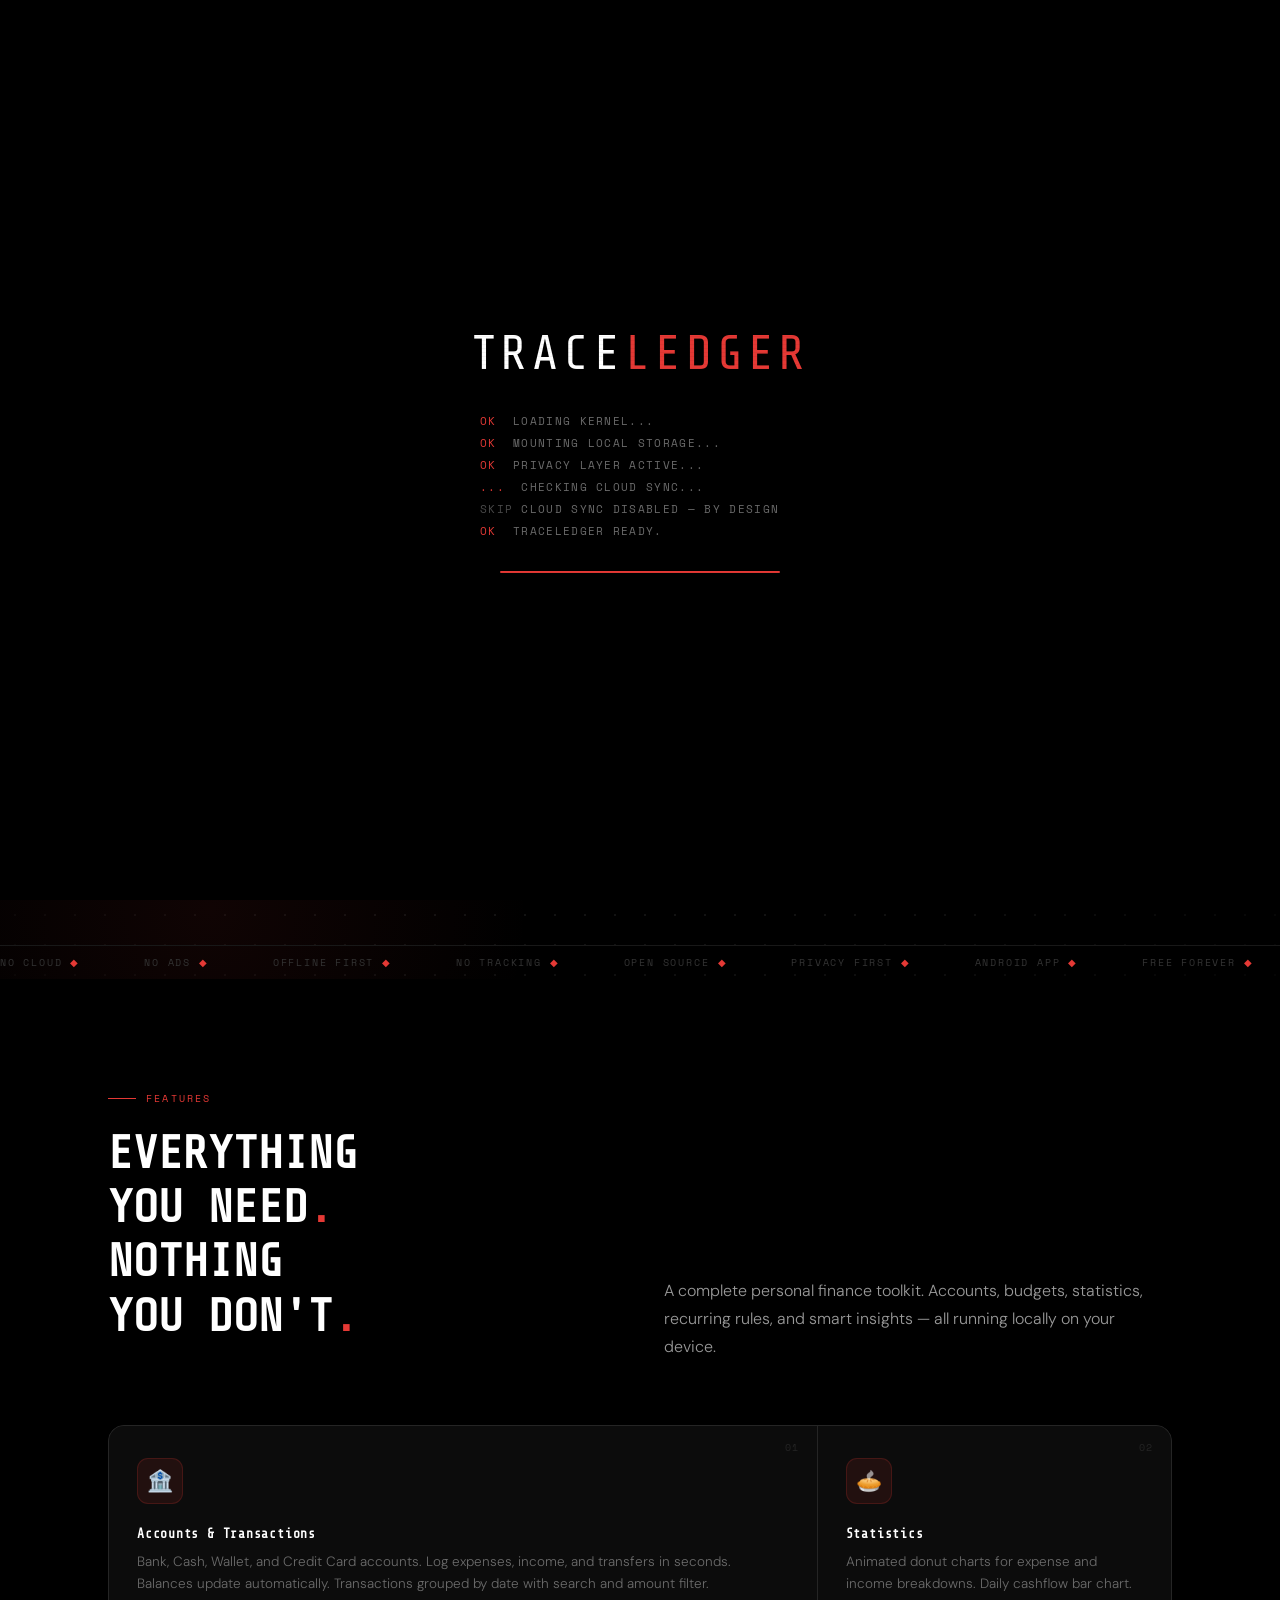
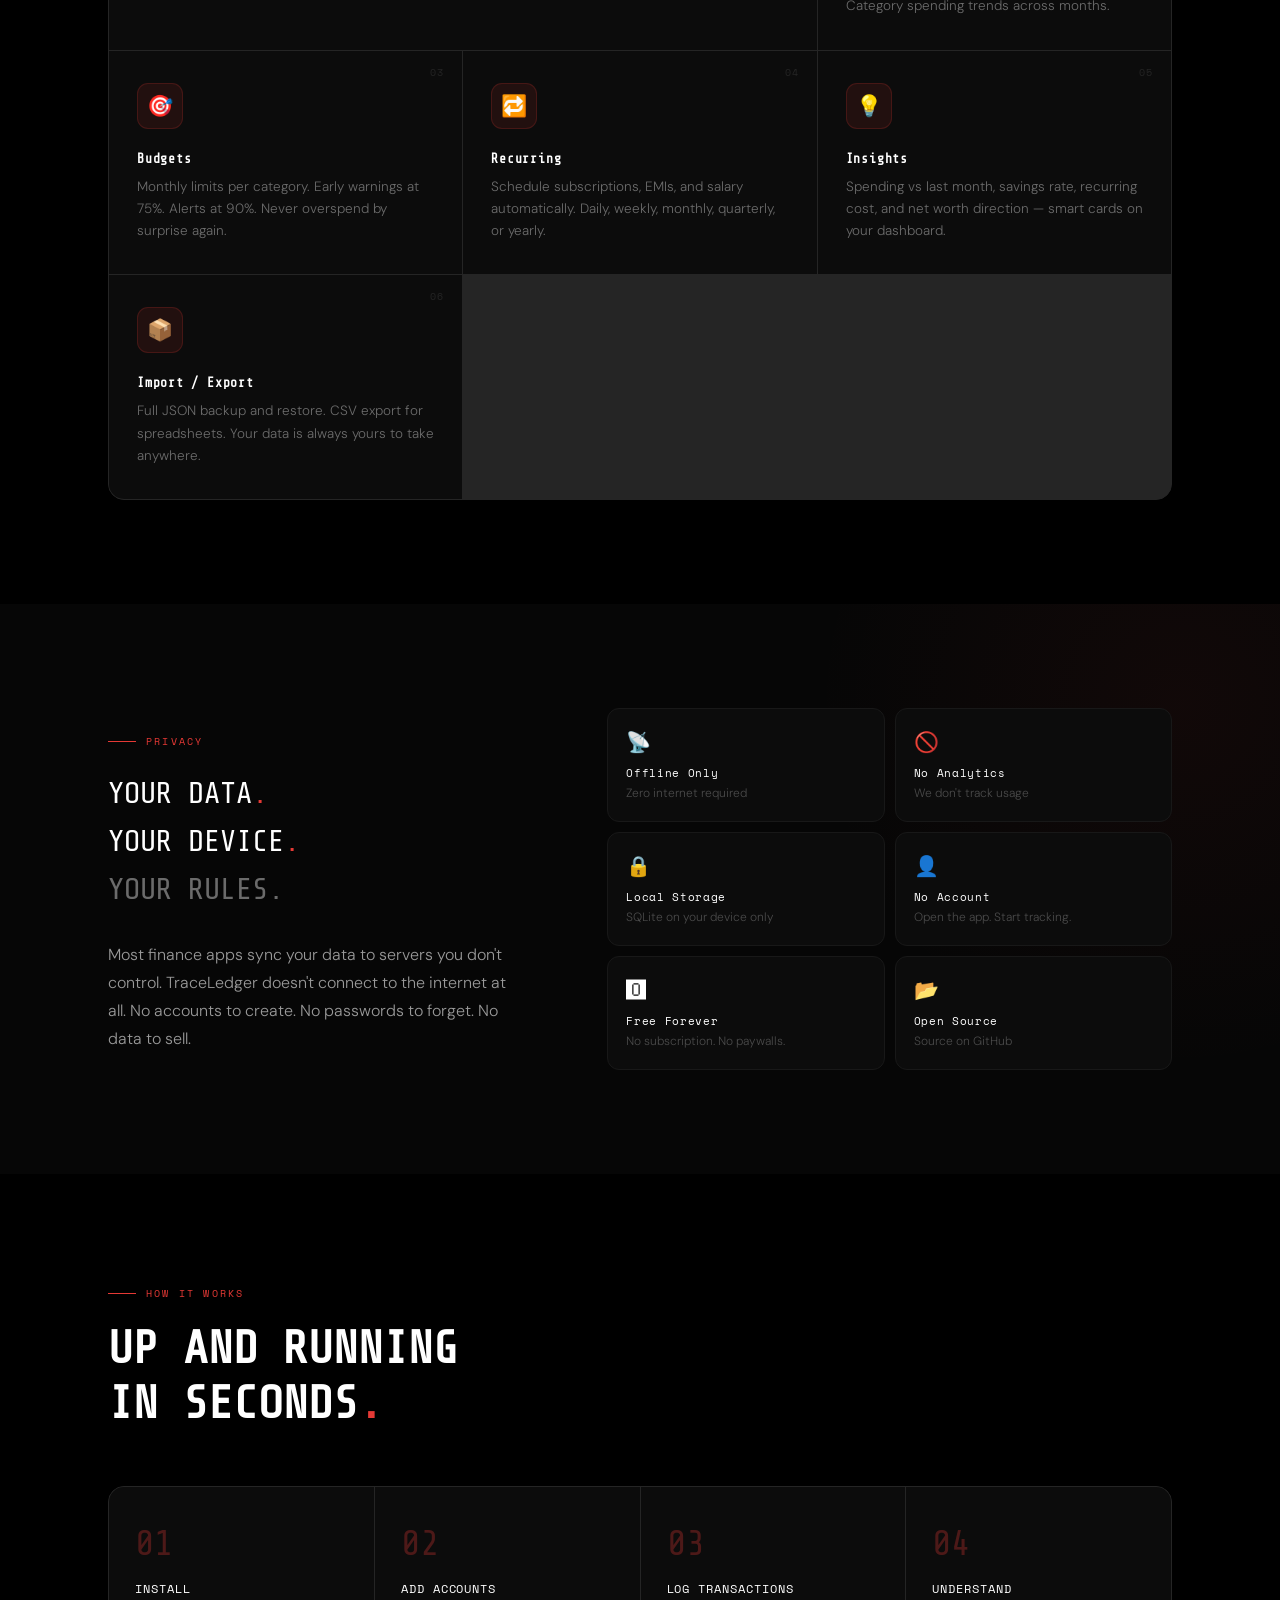
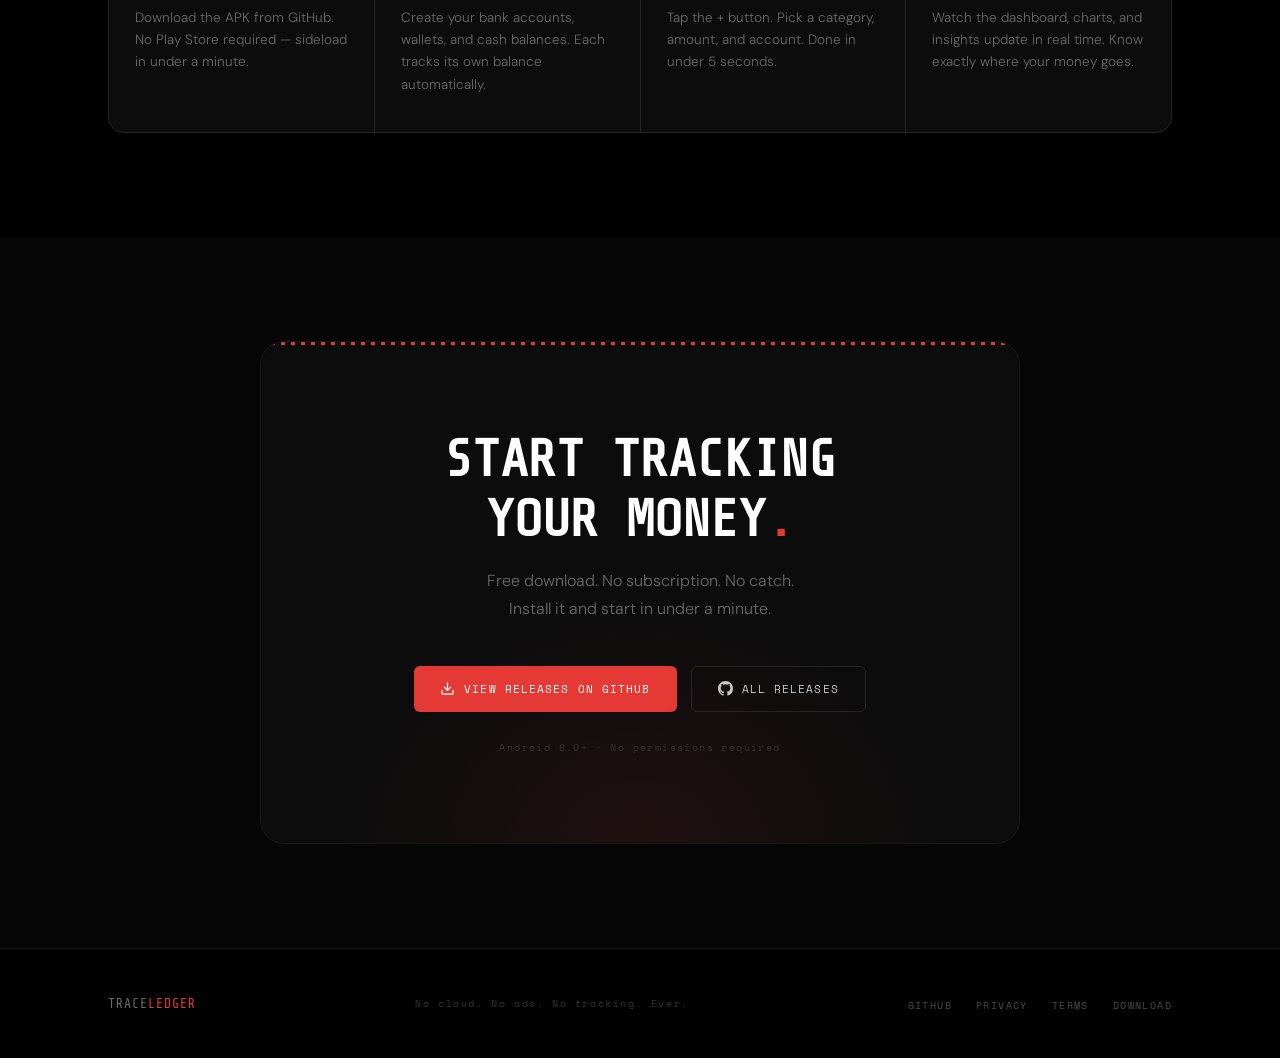
==== Docs/index.html @ fef67ee7 "feat: wesite, privacy, terms, discord" ====
<!DOCTYPE html>
<html lang="en">
<head>
    <meta charset="UTF-8">
    <meta name="viewport" content="width=device-width, initial-scale=1.0">
    <meta name="description" content="TraceLedger — Private, offline-first finance tracking for Android. No cloud. No ads. No tracking.">
    <meta name="theme-color" content="#000000">
    <title>TraceLedger — Private Finance Tracker</title>
    <link rel="preconnect" href="https://fonts.googleapis.com">
    <link rel="preconnect" href="https://fonts.gstatic.com" crossorigin>
    <link href="https://fonts.googleapis.com/css2?family=Share+Tech+Mono&family=Space+Mono:wght@400;700&family=DM+Sans:opsz,wght@9..40,300;9..40,400;9..40,500&display=swap" rel="stylesheet">
    <style>
        :root {
          --black:#000;--g950:#060606;--g900:#0c0c0c;--g850:#111;--g800:#181818;
          --g700:#252525;--g600:#333;--g500:#4a4a4a;--g400:#6b6b6b;--g300:#999;
          --g200:#c8c8c8;--white:#fff;--red:#e53935;
          --red-a10:rgba(229,57,53,.10);--red-a18:rgba(229,57,53,.18);--red-a30:rgba(229,57,53,.30);
          --f-dot:'Share Tech Mono',monospace;--f-mono:'Space Mono',monospace;--f-body:'DM Sans',sans-serif;
          --ease-out:cubic-bezier(.22,.68,0,1.2);--ease-std:cubic-bezier(.4,0,.2,1);
        }
        *,*::before,*::after{box-sizing:border-box;margin:0;padding:0;}
        html{scroll-behavior:smooth;}
        a{text-decoration:none;color:inherit;}
        body{background:var(--black);color:var(--white);font-family:var(--f-body);font-weight:300;overflow-x:hidden;-webkit-font-smoothing:antialiased;}
        body::before{content:'';position:fixed;inset:0;z-index:9000;background:repeating-linear-gradient(0deg,transparent,transparent 3px,rgba(0,0,0,.04) 3px,rgba(0,0,0,.04) 4px);pointer-events:none;}

        /* BOOT */
        #boot{position:fixed;inset:0;z-index:8000;background:var(--black);display:flex;flex-direction:column;align-items:center;justify-content:center;gap:32px;transition:opacity .5s ease,visibility .5s ease;}
        #boot.done{opacity:0;visibility:hidden;pointer-events:none;}
        .boot-logo{font-family:var(--f-dot);font-size:clamp(24px,5vw,48px);color:var(--white);letter-spacing:.1em;}
        .boot-logo em{color:var(--red);font-style:normal;}
        .boot-lines{font-family:var(--f-mono);font-size:11px;color:var(--g400);letter-spacing:.12em;display:flex;flex-direction:column;gap:6px;min-width:320px;}
        .boot-line{opacity:0;}.boot-line.show{animation:bootFade .22s ease forwards;}
        .boot-line .ok{color:var(--red);margin-right:8px;}.boot-line .skip{color:var(--g500);margin-right:8px;}
        .boot-bar-wrap{width:280px;height:2px;background:var(--g800);border-radius:2px;overflow:hidden;}
        .boot-bar{height:100%;background:var(--red);width:0%;transition:width .1s linear;}
        @keyframes bootFade{from{opacity:0;transform:translateX(-6px);}to{opacity:1;transform:translateX(0);}}

        /* LAYOUT */
        .wrap{max-width:1120px;margin:0 auto;padding:0 28px;}
        section{padding:104px 0;}
        .dot-font{font-family:var(--f-dot);}.mono-font{font-family:var(--f-mono);}
        .eyebrow{display:inline-flex;align-items:center;gap:10px;font-family:var(--f-mono);font-size:10px;color:var(--red);letter-spacing:.22em;text-transform:uppercase;margin-bottom:20px;}
        .eyebrow::before{content:'';display:block;width:28px;height:1px;background:var(--red);}
        .section-h{font-family:var(--f-dot);font-size:clamp(26px,4vw,46px);color:var(--white);line-height:1.18;margin-bottom:18px;}
        .section-h .r{color:var(--red);}
        .section-p{font-size:16px;color:var(--g300);line-height:1.75;max-width:500px;}

        /* REVEAL */
        .rv{opacity:0;transform:translateY(24px);transition:opacity .65s var(--ease-std),transform .65s var(--ease-std);}
        .rv.in{opacity:1;transform:translateY(0);}
        .rv-d1{transition-delay:.08s;}.rv-d2{transition-delay:.16s;}.rv-d3{transition-delay:.24s;}
        .rv-d4{transition-delay:.32s;}.rv-d5{transition-delay:.40s;}.rv-d6{transition-delay:.48s;}

        /* NAV */
        nav{position:fixed;top:0;left:0;right:0;z-index:500;height:60px;background:rgba(0,0,0,.88);backdrop-filter:blur(16px);border-bottom:1px solid var(--g800);display:flex;align-items:center;}
        .nav-inner{display:flex;align-items:center;justify-content:space-between;width:100%;max-width:1120px;margin:0 auto;padding:0 28px;}
        .nav-brand{font-family:var(--f-dot);font-size:13px;color:var(--white);letter-spacing:.1em;}
        .nav-brand span{color:var(--red);}
        .nav-menu{display:flex;align-items:center;gap:8px;list-style:none;}
        .nav-menu a{font-family:var(--f-mono);font-size:10px;color:var(--g400);letter-spacing:.14em;text-transform:uppercase;padding:8px 12px;border-radius:4px;transition:color .2s,background .2s;}
        .nav-menu a:hover{color:var(--white);background:var(--g800);}
        .nav-menu .cta{color:var(--red);border:1px solid var(--red-a30);}
        .nav-menu .cta:hover{background:var(--red);color:var(--white);}

        /* HERO */
        #hero{min-height:100vh;display:flex;flex-direction:column;justify-content:center;padding-top:60px;position:relative;overflow:hidden;}
        .hero-grid-bg{position:absolute;inset:0;z-index:0;background-image:radial-gradient(circle,var(--g800) 1px,transparent 1px);background-size:30px 30px;mask-image:radial-gradient(ellipse 80% 80% at 50% 50%,black 40%,transparent 100%);}
        .hero-glow{position:absolute;z-index:0;bottom:-280px;left:-140px;width:700px;height:700px;background:radial-gradient(circle,rgba(229,57,53,.07) 0%,transparent 65%);pointer-events:none;}
        .hero-inner{position:relative;z-index:1;}
        .hero-tag{display:inline-flex;align-items:center;gap:8px;font-family:var(--f-mono);font-size:10px;color:var(--g400);letter-spacing:.2em;text-transform:uppercase;border:1px solid var(--g700);border-radius:3px;padding:6px 12px;margin-bottom:36px;opacity:0;animation:fadeUp .5s ease forwards .3s;}
        .hero-tag-dot{width:6px;height:6px;border-radius:50%;background:var(--red);animation:pulse 2s ease infinite;}
        @keyframes pulse{0%,100%{box-shadow:0 0 0 0 var(--red-a30);}50%{box-shadow:0 0 0 5px transparent;}}
        .hero-title{font-family:var(--f-dot);font-size:clamp(42px,9vw,100px);line-height:1.07;color:var(--white);opacity:0;animation:fadeUp .65s ease forwards .45s;}
        .hero-title .red{color:var(--red);}.hero-title .dim{color:var(--g500);}
        .hero-rule{width:64px;height:2px;background:var(--red);margin:28px 0;opacity:0;animation:fadeUp .5s ease forwards .6s;}
        .hero-sub{font-size:18px;color:var(--g300);line-height:1.7;max-width:540px;font-weight:300;opacity:0;animation:fadeUp .6s ease forwards .72s;}
        .hero-btns{display:flex;gap:14px;flex-wrap:wrap;margin-top:44px;opacity:0;animation:fadeUp .6s ease forwards .88s;}
        .btn{display:inline-flex;align-items:center;gap:9px;font-family:var(--f-mono);font-size:11px;letter-spacing:.1em;text-transform:uppercase;padding:14px 26px;border-radius:6px;transition:transform .18s var(--ease-out),box-shadow .18s ease;cursor:pointer;border:none;}
        .btn-red{background:var(--red);color:var(--white);}
        .btn-red:hover{transform:translateY(-3px);box-shadow:0 12px 36px rgba(229,57,53,.38);}
        .btn-ghost{background:transparent;color:var(--g200);border:1px solid var(--g700);}
        .btn-ghost:hover{border-color:var(--g500);color:var(--white);transform:translateY(-2px);}
        .btn-loading{position:relative;overflow:hidden;pointer-events:none;opacity:.7;}
        .btn-loading::after{content:'';position:absolute;inset:0;background:linear-gradient(90deg,transparent,rgba(255,255,255,.08),transparent);animation:shimmer 1.2s infinite;}
        @keyframes shimmer{from{transform:translateX(-100%);}to{transform:translateX(100%);}}
        .hero-stats{display:flex;gap:0;border:1px solid var(--g800);border-radius:10px;overflow:hidden;margin-top:72px;opacity:0;animation:fadeUp .6s ease forwards 1.05s;}
        .hstat{flex:1;padding:20px 24px;border-right:1px solid var(--g800);}
        .hstat:last-child{border-right:none;}
        .hstat-n{font-family:var(--f-dot);font-size:26px;color:var(--white);display:block;margin-bottom:4px;}
        .hstat-n .r{color:var(--red);}
        .hstat-l{font-family:var(--f-mono);font-size:9px;color:var(--g500);letter-spacing:.16em;text-transform:uppercase;}
        @keyframes fadeUp{from{opacity:0;transform:translateY(16px);}to{opacity:1;transform:translateY(0);}}
        @keyframes fadeIn{from{opacity:0;}to{opacity:1;}}

        /* TICKER */
        .ticker{position:absolute;bottom:0;left:0;right:0;border-top:1px solid var(--g800);padding:9px 0;overflow:hidden;opacity:0;animation:fadeIn .5s ease forwards 1.3s;}
        .ticker-track{display:flex;gap:56px;animation:tickerMove 36s linear infinite;width:max-content;white-space:nowrap;}
        .ticker-item{font-family:var(--f-mono);font-size:10px;color:var(--g600);letter-spacing:.18em;text-transform:uppercase;}
        .ticker-sep{color:var(--red);margin:0 8px;}
        @keyframes tickerMove{from{transform:translateX(0);}to{transform:translateX(-50%);}}

        /* FEATURES */
        #features{background:var(--black);}
        .features-header{display:grid;grid-template-columns:1fr 1fr;gap:48px;align-items:end;margin-bottom:64px;}
        .features-grid{display:grid;grid-template-columns:repeat(3,1fr);gap:1px;background:var(--g700);border:1px solid var(--g700);border-radius:16px;overflow:hidden;}
        .fc{background:var(--g900);padding:32px 28px;position:relative;overflow:hidden;transition:background .2s;}
        .fc::after{content:'';position:absolute;top:0;left:0;width:100%;height:3px;background:var(--red);transform:scaleX(0);transform-origin:left;transition:transform .35s var(--ease-std);}
        .fc:hover{background:var(--g850);}.fc:hover::after{transform:scaleX(1);}
        .fc-wide{grid-column:span 2;}
        .fc-icon{width:46px;height:46px;background:var(--red-a10);border-radius:11px;display:flex;align-items:center;justify-content:center;font-size:21px;margin-bottom:22px;border:1px solid var(--red-a18);}
        .fc-title{font-family:var(--f-dot);font-size:13px;color:var(--white);letter-spacing:.06em;margin-bottom:10px;}
        .fc-desc{font-size:13.5px;color:var(--g400);line-height:1.65;}
        .fc-idx{position:absolute;top:14px;right:18px;font-family:var(--f-mono);font-size:10px;color:var(--g700);letter-spacing:.1em;}

        /* PRIVACY */
        #privacy{background:var(--g950);position:relative;overflow:hidden;}
        .privacy-glow{position:absolute;z-index:0;top:-300px;right:-300px;width:800px;height:800px;background:radial-gradient(circle,rgba(229,57,53,.05) 0%,transparent 65%);pointer-events:none;}
        .privacy-layout{position:relative;z-index:1;display:grid;grid-template-columns:5fr 7fr;gap:96px;align-items:center;}
        .privacy-manifesto{font-family:var(--f-dot);font-size:clamp(18px,2.6vw,30px);color:var(--white);line-height:1.6;}
        .privacy-manifesto .r{color:var(--red);}.privacy-manifesto .m{color:var(--g400);}
        .privacy-badges{display:grid;grid-template-columns:1fr 1fr;gap:10px;}
        .pb{background:var(--g900);border:1px solid var(--g800);border-radius:12px;padding:20px 18px;transition:border-color .2s,transform .2s var(--ease-out);}
        .pb:hover{border-color:var(--g600);transform:translateY(-3px);}
        .pb-icon{font-size:20px;margin-bottom:10px;}
        .pb-title{font-family:var(--f-mono);font-size:11px;color:var(--white);letter-spacing:.06em;margin-bottom:4px;}
        .pb-sub{font-size:12px;color:var(--g500);}

        /* HOW */
        #how{background:var(--black);}
        .steps{display:grid;grid-template-columns:repeat(4,1fr);gap:1px;background:var(--g700);border:1px solid var(--g700);border-radius:16px;overflow:hidden;margin-top:56px;}
        .step{background:var(--g900);padding:36px 26px;transition:background .2s;}.step:hover{background:var(--g850);}
        .step-num{font-family:var(--f-dot);font-size:36px;color:var(--red-a30);margin-bottom:16px;display:block;}
        .step-title{font-family:var(--f-mono);font-size:12px;color:var(--white);letter-spacing:.08em;text-transform:uppercase;margin-bottom:10px;}
        .step-desc{font-size:13.5px;color:var(--g400);line-height:1.65;}

        /* DOWNLOAD */
        #download{background:var(--g950);}
        .dl-card{background:var(--g900);border:1px solid var(--g800);border-radius:24px;padding:88px 56px;text-align:center;position:relative;overflow:hidden;max-width:760px;margin:0 auto;}
        .dl-card::before{content:'';position:absolute;bottom:-240px;left:50%;transform:translateX(-50%);width:600px;height:480px;background:radial-gradient(ellipse,rgba(229,57,53,.09) 0%,transparent 70%);pointer-events:none;}
        .dl-card::after{content:'';position:absolute;top:0;left:0;right:0;height:3px;background:repeating-linear-gradient(90deg,var(--red) 0,var(--red) 4px,transparent 4px,transparent 10px);}
        .dl-title{font-family:var(--f-dot);font-size:clamp(26px,5vw,52px);line-height:1.15;margin-bottom:18px;position:relative;}
        .dl-sub{font-size:16px;color:var(--g400);line-height:1.7;margin-bottom:44px;position:relative;}
        .dl-btns{display:flex;gap:14px;justify-content:center;flex-wrap:wrap;position:relative;}
        .dl-meta{font-family:var(--f-mono);font-size:10px;color:var(--g600);letter-spacing:.14em;margin-top:28px;position:relative;}

        /* FOOTER */
        footer{background:var(--black);border-top:1px solid var(--g800);padding:44px 0;}
        .foot-inner{display:flex;align-items:center;justify-content:space-between;max-width:1120px;margin:0 auto;padding:0 28px;flex-wrap:wrap;gap:20px;}
        .foot-brand{font-family:var(--f-dot);font-size:13px;color:var(--g400);letter-spacing:.08em;}
        .foot-brand span{color:var(--red);}
        .foot-tagline{font-family:var(--f-mono);font-size:10px;color:var(--g600);letter-spacing:.16em;}
        .foot-links{display:flex;gap:24px;list-style:none;}
        .foot-links a{font-family:var(--f-mono);font-size:10px;color:var(--g500);letter-spacing:.14em;text-transform:uppercase;transition:color .2s;}
        .foot-links a:hover{color:var(--g200);}

        /* RESPONSIVE */
        @media(max-width:900px){
          .nav-menu li:not(:last-child):not(:nth-last-child(2)){display:none;}
          .features-header{grid-template-columns:1fr;gap:24px;}
          .features-grid{grid-template-columns:1fr 1fr;}
          .fc-wide{grid-column:span 2;}
          .privacy-layout{grid-template-columns:1fr;gap:52px;}
          .steps{grid-template-columns:1fr 1fr;}
        }
        @media(max-width:600px){
          section{padding:72px 0;}.wrap{padding:0 20px;}
          .features-grid{grid-template-columns:1fr;}.fc-wide{grid-column:span 1;}
          .steps{grid-template-columns:1fr;}.privacy-badges{grid-template-columns:1fr;}
          .dl-card{padding:56px 28px;}.hero-title{font-size:38px;}.hero-stats{display:none;}
        }
    </style>
</head>
<body>

<div id="boot">
    <div class="boot-logo dot-font">TRACE<em>LEDGER</em></div>
    <div class="boot-lines" id="bootLines"></div>
    <div class="boot-bar-wrap"><div class="boot-bar" id="bootBar"></div></div>
</div>

<nav>
    <div class="nav-inner">
        <a href="#" class="nav-brand dot-font">TRACE<span>LEDGER</span></a>
        <ul class="nav-menu">
            <li><a href="#features">Features</a></li>
            <li><a href="#privacy">Privacy</a></li>
            <li><a href="#how">How It Works</a></li>
            <li><a href="#download" class="cta">Download</a></li>
        </ul>
    </div>
</nav>

<section id="hero">
    <div class="hero-grid-bg"></div>
    <div class="hero-glow"></div>
    <div class="wrap hero-inner">
        <div class="hero-tag mono-font">
            <span class="hero-tag-dot"></span>
            <span id="heroVersion">Fetching latest release&hellip;</span>
        </div>
        <h1 class="hero-title">MONEY<br><span class="dim">TRACKED.</span><br><span class="red">PRIVATE.</span></h1>
        <div class="hero-rule"></div>
        <p class="hero-sub">A fast, minimal finance tracker for Android. Log every rupee, understand your spending — with zero data leaving your device. No accounts. No cloud. No compromise.</p>
        <div class="hero-btns">
            <a href="#" id="btnDownloadHero" class="btn btn-red btn-loading">
                <svg width="15" height="15" viewBox="0 0 24 24" fill="none" stroke="currentColor" stroke-width="2" stroke-linecap="round" stroke-linejoin="round"><path d="M21 15v4a2 2 0 0 1-2 2H5a2 2 0 0 1-2-2v-4"/><polyline points="7 10 12 15 17 10"/><line x1="12" y1="15" x2="12" y2="3"/></svg>
                <span id="btnHeroLabel">Loading&hellip;</span>
            </a>
            <a href="https://github.com/NRoy9/TraceLedger/releases" class="btn btn-ghost" target="_blank" rel="noopener">
                <svg width="15" height="15" viewBox="0 0 24 24" fill="currentColor"><path d="M12 0C5.37 0 0 5.37 0 12c0 5.31 3.435 9.795 8.205 11.385.6.105.825-.255.825-.57 0-.285-.015-1.23-.015-2.235-3.015.555-3.795-.735-4.035-1.41-.135-.345-.72-1.41-1.23-1.695-.42-.225-1.02-.78-.015-.795.945-.015 1.62.87 1.845 1.23 1.08 1.815 2.805 1.305 3.495.99.105-.78.42-1.305.765-1.605-2.67-.3-5.46-1.335-5.46-5.925 0-1.305.465-2.385 1.23-3.225-.12-.3-.54-1.53.12-3.18 0 0 1.005-.315 3.3 1.23.96-.27 1.98-.405 3-.405s2.04.135 3 .405c2.295-1.56 3.3-1.23 3.3-1.23.66 1.65.24 2.88.12 3.18.765.84 1.23 1.905 1.23 3.225 0 4.605-2.805 5.625-5.475 5.925.435.375.81 1.095.81 2.22 0 1.605-.015 2.895-.015 3.3 0 .315.225.69.825.57A12.02 12.02 0 0 0 24 12c0-6.63-5.37-12-12-12z"/></svg>
                All Releases
            </a>
        </div>
        <div class="hero-stats">
            <div class="hstat"><span class="hstat-n dot-font">0<span class="r">B</span></span><span class="hstat-l mono-font">Data sent to servers</span></div>
            <div class="hstat"><span class="hstat-n dot-font"><span class="r">&#8734;</span></span><span class="hstat-l mono-font">Transactions stored</span></div>
            <div class="hstat"><span class="hstat-n dot-font">100<span class="r">%</span></span><span class="hstat-l mono-font">Offline capable</span></div>
            <div class="hstat"><span class="hstat-n dot-font">0<span class="r">&#8377;</span></span><span class="hstat-l mono-font">Cost, forever</span></div>
        </div>
    </div>
    <div class="ticker">
        <div class="ticker-track">
            <span class="ticker-item">No Cloud<span class="ticker-sep">&#9670;</span></span>
            <span class="ticker-item">No Ads<span class="ticker-sep">&#9670;</span></span>
            <span class="ticker-item">Offline First<span class="ticker-sep">&#9670;</span></span>
            <span class="ticker-item">No Tracking<span class="ticker-sep">&#9670;</span></span>
            <span class="ticker-item">Open Source<span class="ticker-sep">&#9670;</span></span>
            <span class="ticker-item">Privacy First<span class="ticker-sep">&#9670;</span></span>
            <span class="ticker-item">Android App<span class="ticker-sep">&#9670;</span></span>
            <span class="ticker-item">Free Forever<span class="ticker-sep">&#9670;</span></span>
            <span class="ticker-item">No Cloud<span class="ticker-sep">&#9670;</span></span>
            <span class="ticker-item">No Ads<span class="ticker-sep">&#9670;</span></span>
            <span class="ticker-item">Offline First<span class="ticker-sep">&#9670;</span></span>
            <span class="ticker-item">No Tracking<span class="ticker-sep">&#9670;</span></span>
            <span class="ticker-item">Open Source<span class="ticker-sep">&#9670;</span></span>
            <span class="ticker-item">Privacy First<span class="ticker-sep">&#9670;</span></span>
            <span class="ticker-item">Android App<span class="ticker-sep">&#9670;</span></span>
            <span class="ticker-item">Free Forever<span class="ticker-sep">&#9670;</span></span>
        </div>
    </div>
</section>

<section id="features">
    <div class="wrap">
        <div class="features-header">
            <div><p class="eyebrow rv">Features</p><h2 class="section-h rv rv-d1">EVERYTHING<br>YOU NEED<span class="r">.</span><br>NOTHING<br>YOU DON'T<span class="r">.</span></h2></div>
            <p class="section-p rv rv-d2">A complete personal finance toolkit. Accounts, budgets, statistics, recurring rules, and smart insights — all running locally on your device.</p>
        </div>
        <div class="features-grid">
            <div class="fc fc-wide rv rv-d1"><span class="fc-idx mono-font">01</span><div class="fc-icon">&#127974;</div><h3 class="fc-title">Accounts &amp; Transactions</h3><p class="fc-desc">Bank, Cash, Wallet, and Credit Card accounts. Log expenses, income, and transfers in seconds. Balances update automatically. Transactions grouped by date with search and amount filter.</p></div>
            <div class="fc rv rv-d2"><span class="fc-idx mono-font">02</span><div class="fc-icon">&#129383;</div><h3 class="fc-title">Statistics</h3><p class="fc-desc">Animated donut charts for expense and income breakdowns. Daily cashflow bar chart. Category spending trends across months.</p></div>
            <div class="fc rv rv-d1"><span class="fc-idx mono-font">03</span><div class="fc-icon">&#127919;</div><h3 class="fc-title">Budgets</h3><p class="fc-desc">Monthly limits per category. Early warnings at 75%. Alerts at 90%. Never overspend by surprise again.</p></div>
            <div class="fc rv rv-d2"><span class="fc-idx mono-font">04</span><div class="fc-icon">&#128257;</div><h3 class="fc-title">Recurring</h3><p class="fc-desc">Schedule subscriptions, EMIs, and salary automatically. Daily, weekly, monthly, quarterly, or yearly.</p></div>
            <div class="fc rv rv-d3"><span class="fc-idx mono-font">05</span><div class="fc-icon">&#128161;</div><h3 class="fc-title">Insights</h3><p class="fc-desc">Spending vs last month, savings rate, recurring cost, and net worth direction — smart cards on your dashboard.</p></div>
            <div class="fc rv rv-d4"><span class="fc-idx mono-font">06</span><div class="fc-icon">&#128230;</div><h3 class="fc-title">Import / Export</h3><p class="fc-desc">Full JSON backup and restore. CSV export for spreadsheets. Your data is always yours to take anywhere.</p></div>
        </div>
    </div>
</section>

<section id="privacy">
    <div class="privacy-glow"></div>
    <div class="wrap">
        <div class="privacy-layout">
            <div>
                <p class="eyebrow rv">Privacy</p>
                <div class="privacy-manifesto rv rv-d1">YOUR DATA<span class="r">.</span><br>YOUR DEVICE<span class="r">.</span><br><span class="m">YOUR RULES.</span></div>
                <p class="section-p rv rv-d2" style="margin-top:28px;">Most finance apps sync your data to servers you don't control. TraceLedger doesn't connect to the internet at all. No accounts to create. No passwords to forget. No data to sell.</p>
            </div>
            <div class="privacy-badges">
                <div class="pb rv rv-d1"><div class="pb-icon">&#128225;</div><div class="pb-title mono-font">Offline Only</div><div class="pb-sub">Zero internet required</div></div>
                <div class="pb rv rv-d2"><div class="pb-icon">&#128683;</div><div class="pb-title mono-font">No Analytics</div><div class="pb-sub">We don't track usage</div></div>
                <div class="pb rv rv-d3"><div class="pb-icon">&#128274;</div><div class="pb-title mono-font">Local Storage</div><div class="pb-sub">SQLite on your device only</div></div>
                <div class="pb rv rv-d4"><div class="pb-icon">&#128100;</div><div class="pb-title mono-font">No Account</div><div class="pb-sub">Open the app. Start tracking.</div></div>
                <div class="pb rv rv-d3"><div class="pb-icon">&#127358;</div><div class="pb-title mono-font">Free Forever</div><div class="pb-sub">No subscription. No paywalls.</div></div>
                <div class="pb rv rv-d4"><div class="pb-icon">&#128194;</div><div class="pb-title mono-font">Open Source</div><div class="pb-sub">Source on GitHub</div></div>
            </div>
        </div>
    </div>
</section>

<section id="how">
    <div class="wrap">
        <p class="eyebrow rv">How It Works</p>
        <h2 class="section-h rv rv-d1">UP AND RUNNING<br>IN SECONDS<span class="r">.</span></h2>
        <div class="steps">
            <div class="step rv rv-d1"><span class="step-num dot-font">01</span><div class="step-title mono-font">Install</div><p class="step-desc">Download the APK from GitHub. No Play Store required — sideload in under a minute.</p></div>
            <div class="step rv rv-d2"><span class="step-num dot-font">02</span><div class="step-title mono-font">Add Accounts</div><p class="step-desc">Create your bank accounts, wallets, and cash balances. Each tracks its own balance automatically.</p></div>
            <div class="step rv rv-d3"><span class="step-num dot-font">03</span><div class="step-title mono-font">Log Transactions</div><p class="step-desc">Tap the + button. Pick a category, amount, and account. Done in under 5 seconds.</p></div>
            <div class="step rv rv-d4"><span class="step-num dot-font">04</span><div class="step-title mono-font">Understand</div><p class="step-desc">Watch the dashboard, charts, and insights update in real time. Know exactly where your money goes.</p></div>
        </div>
    </div>
</section>

<section id="download">
    <div class="wrap">
        <div class="dl-card rv">
            <h2 class="dl-title dot-font">START TRACKING<br>YOUR MONEY<span style="color:var(--red)">.</span></h2>
            <p class="dl-sub">Free download. No subscription. No catch.<br>Install it and start in under a minute.</p>
            <div class="dl-btns">
                <a href="#" id="btnDownloadMain" class="btn btn-red btn-loading">
                    <svg width="15" height="15" viewBox="0 0 24 24" fill="none" stroke="currentColor" stroke-width="2" stroke-linecap="round" stroke-linejoin="round"><path d="M21 15v4a2 2 0 0 1-2 2H5a2 2 0 0 1-2-2v-4"/><polyline points="7 10 12 15 17 10"/><line x1="12" y1="15" x2="12" y2="3"/></svg>
                    <span id="btnMainLabel">Loading&hellip;</span>
                </a>
                <a href="https://github.com/NRoy9/TraceLedger/releases" class="btn btn-ghost" target="_blank" rel="noopener">
                    <svg width="15" height="15" viewBox="0 0 24 24" fill="currentColor"><path d="M12 0C5.37 0 0 5.37 0 12c0 5.31 3.435 9.795 8.205 11.385.6.105.825-.255.825-.57 0-.285-.015-1.23-.015-2.235-3.015.555-3.795-.735-4.035-1.41-.135-.345-.72-1.41-1.23-1.695-.42-.225-1.02-.78-.015-.795.945-.015 1.62.87 1.845 1.23 1.08 1.815 2.805 1.305 3.495.99.105-.78.42-1.305.765-1.605-2.67-.3-5.46-1.335-5.46-5.925 0-1.305.465-2.385 1.23-3.225-.12-.3-.54-1.53.12-3.18 0 0 1.005-.315 3.3 1.23.96-.27 1.98-.405 3-.405s2.04.135 3 .405c2.295-1.56 3.3-1.23 3.3-1.23.66 1.65.24 2.88.12 3.18.765.84 1.23 1.905 1.23 3.225 0 4.605-2.805 5.625-5.475 5.925.435.375.81 1.095.81 2.22 0 1.605-.015 2.895-.015 3.3 0 .315.225.69.825.57A12.02 12.02 0 0 0 24 12c0-6.63-5.37-12-12-12z"/></svg>
                    All Releases
                </a>
            </div>
            <p class="dl-meta mono-font" id="dlMeta">Android 8.0+ &nbsp;&middot;&nbsp; No permissions required</p>
        </div>
    </div>
</section>

<footer>
    <div class="foot-inner">
        <span class="foot-brand dot-font">TRACE<span>LEDGER</span></span>
        <span class="foot-tagline mono-font">No cloud. No ads. No tracking. Ever.</span>
        <ul class="foot-links">
            <li><a href="https://github.com/NRoy9/TraceLedger" target="_blank" rel="noopener">GitHub</a></li>
            <li><a href="/privacy">Privacy</a></li>
            <li><a href="/terms">Terms</a></li>
            <li><a href="#download">Download</a></li>
        </ul>
    </div>
</footer>

<script>
    // ─────────────────────────────────────────────────────────────────────────────
    // GitHub Release Fetcher
    //
    // Endpoint: https://api.github.com/repos/NRoy9/TraceLedger/releases/latest
    // Public API — no auth needed for public repos.
    //
    // What we use from the response:
    //   release.tag_name                   → version string, e.g. "v1.0.0"
    //   release.assets[].name              → filename, e.g. "TraceLedger-v1.0.0.apk"
    //   release.assets[].browser_download_url → direct APK download URL
    //   release.assets[].size              → bytes, converted to MB for display
    //
    // Fallback: if the API fails or no APK is found, all buttons link to
    // the GitHub releases page instead of a dead href.
    // ─────────────────────────────────────────────────────────────────────────────

    const API_URL      = 'https://api.github.com/repos/NRoy9/TraceLedger/releases/latest';
    const RELEASES_URL = 'https://github.com/NRoy9/TraceLedger/releases';

    const heroVersion     = document.getElementById('heroVersion');
    const btnDownloadHero = document.getElementById('btnDownloadHero');
    const btnHeroLabel    = document.getElementById('btnHeroLabel');
    const btnDownloadMain = document.getElementById('btnDownloadMain');
    const btnMainLabel    = document.getElementById('btnMainLabel');
    const dlMeta          = document.getElementById('dlMeta');

    function formatMB(bytes) {
      return bytes ? (bytes / 1048576).toFixed(1) + ' MB' : null;
    }

    function applyRelease(apkUrl, version, size) {
      const label = 'Download APK \u2014 ' + version;

      btnDownloadHero.href = apkUrl;
      btnDownloadHero.classList.remove('btn-loading');
      btnHeroLabel.textContent = label;

      btnDownloadMain.href = apkUrl;
      btnDownloadMain.classList.remove('btn-loading');
      btnMainLabel.textContent = label;

      heroVersion.textContent = version + '  \u00B7  Latest Release';

      const parts = [version, 'Android 8.0+'];
      if (size) parts.push(size);
      parts.push('No permissions required');
      dlMeta.textContent = parts.join('  \u00B7  ');
    }

    function applyFallback() {
      btnDownloadHero.href = RELEASES_URL;
      btnDownloadHero.target = '_blank';
      btnDownloadHero.classList.remove('btn-loading');
      btnHeroLabel.textContent = 'Download on GitHub';

      btnDownloadMain.href = RELEASES_URL;
      btnDownloadMain.target = '_blank';
      btnDownloadMain.classList.remove('btn-loading');
      btnMainLabel.textContent = 'View Releases on GitHub';

      heroVersion.textContent = 'Latest release on GitHub';
      dlMeta.textContent = 'Android 8.0+  \u00B7  No permissions required';
    }

    fetch(API_URL, { headers: { Accept: 'application/vnd.github.v3+json' } })
      .then(function(res) {
        if (!res.ok) throw new Error('HTTP ' + res.status);
        return res.json();
      })
      .then(function(release) {
        var assets = release.assets || [];
        var apk    = assets.find(function(a) { return a.name && a.name.endsWith('.apk'); });
        if (!apk) throw new Error('No APK asset');
        applyRelease(apk.browser_download_url, release.tag_name || 'latest', formatMB(apk.size));
      })
      .catch(function(err) {
        console.warn('Release fetch failed:', err.message);
        applyFallback();
      });

    // ── Boot ──────────────────────────────────────────────────────────────────
    var msgs = [
      {p:'OK  ', t:'LOADING KERNEL...'},
      {p:'OK  ', t:'MOUNTING LOCAL STORAGE...'},
      {p:'OK  ', t:'PRIVACY LAYER ACTIVE...'},
      {p:'... ', t:'CHECKING CLOUD SYNC...'},
      {p:'SKIP', t:'CLOUD SYNC DISABLED \u2014 BY DESIGN', s:true},
      {p:'OK  ', t:'TRACELEDGER READY.'}
    ];
    var linesEl = document.getElementById('bootLines');
    var barEl   = document.getElementById('bootBar');
    var bootEl  = document.getElementById('boot');
    var bi = 0;
    var bootInt = setInterval(function() {
      if (bi >= msgs.length) { clearInterval(bootInt); setTimeout(function(){ bootEl.classList.add('done'); }, 400); return; }
      var m = msgs[bi];
      var d = document.createElement('div');
      d.className = 'boot-line';
      d.innerHTML = '<span class="' + (m.s ? 'skip' : 'ok') + '">' + m.p + '</span>' + m.t;
      linesEl.appendChild(d);
      requestAnimationFrame(function(){ d.classList.add('show'); });
      barEl.style.width = ((bi+1)/msgs.length*100) + '%';
      bi++;
    }, 280);

    // ── Scroll reveal ────────────────────────────────────────────────────────
    var rvObs = new IntersectionObserver(function(entries) {
      entries.forEach(function(e){ if(e.isIntersecting){ e.target.classList.add('in'); rvObs.unobserve(e.target); } });
    }, { threshold: 0.08, rootMargin: '0px 0px -32px 0px' });
    document.querySelectorAll('.rv').forEach(function(el){ rvObs.observe(el); });

    // ── Nav active ────────────────────────────────────────────────────────────
    var navLinks = document.querySelectorAll('.nav-menu a[href^="#"]');
    var secObs   = new IntersectionObserver(function(entries) {
      entries.forEach(function(e){
        if(e.isIntersecting){
          var id = e.target.id;
          navLinks.forEach(function(a){ a.style.color = a.getAttribute('href')==='#'+id ? '#fff' : ''; });
        }
      });
    }, { threshold: 0.4 });
    document.querySelectorAll('section[id]').forEach(function(s){ secObs.observe(s); });

    // ── Smooth scroll ─────────────────────────────────────────────────────────
    document.querySelectorAll('a[href^="#"]').forEach(function(a){
      a.addEventListener('click', function(e){
        var t = document.querySelector(a.getAttribute('href'));
        if(t){ e.preventDefault(); t.scrollIntoView({ behavior: 'smooth' }); }
      });
    });
</script>
</body>
</html>
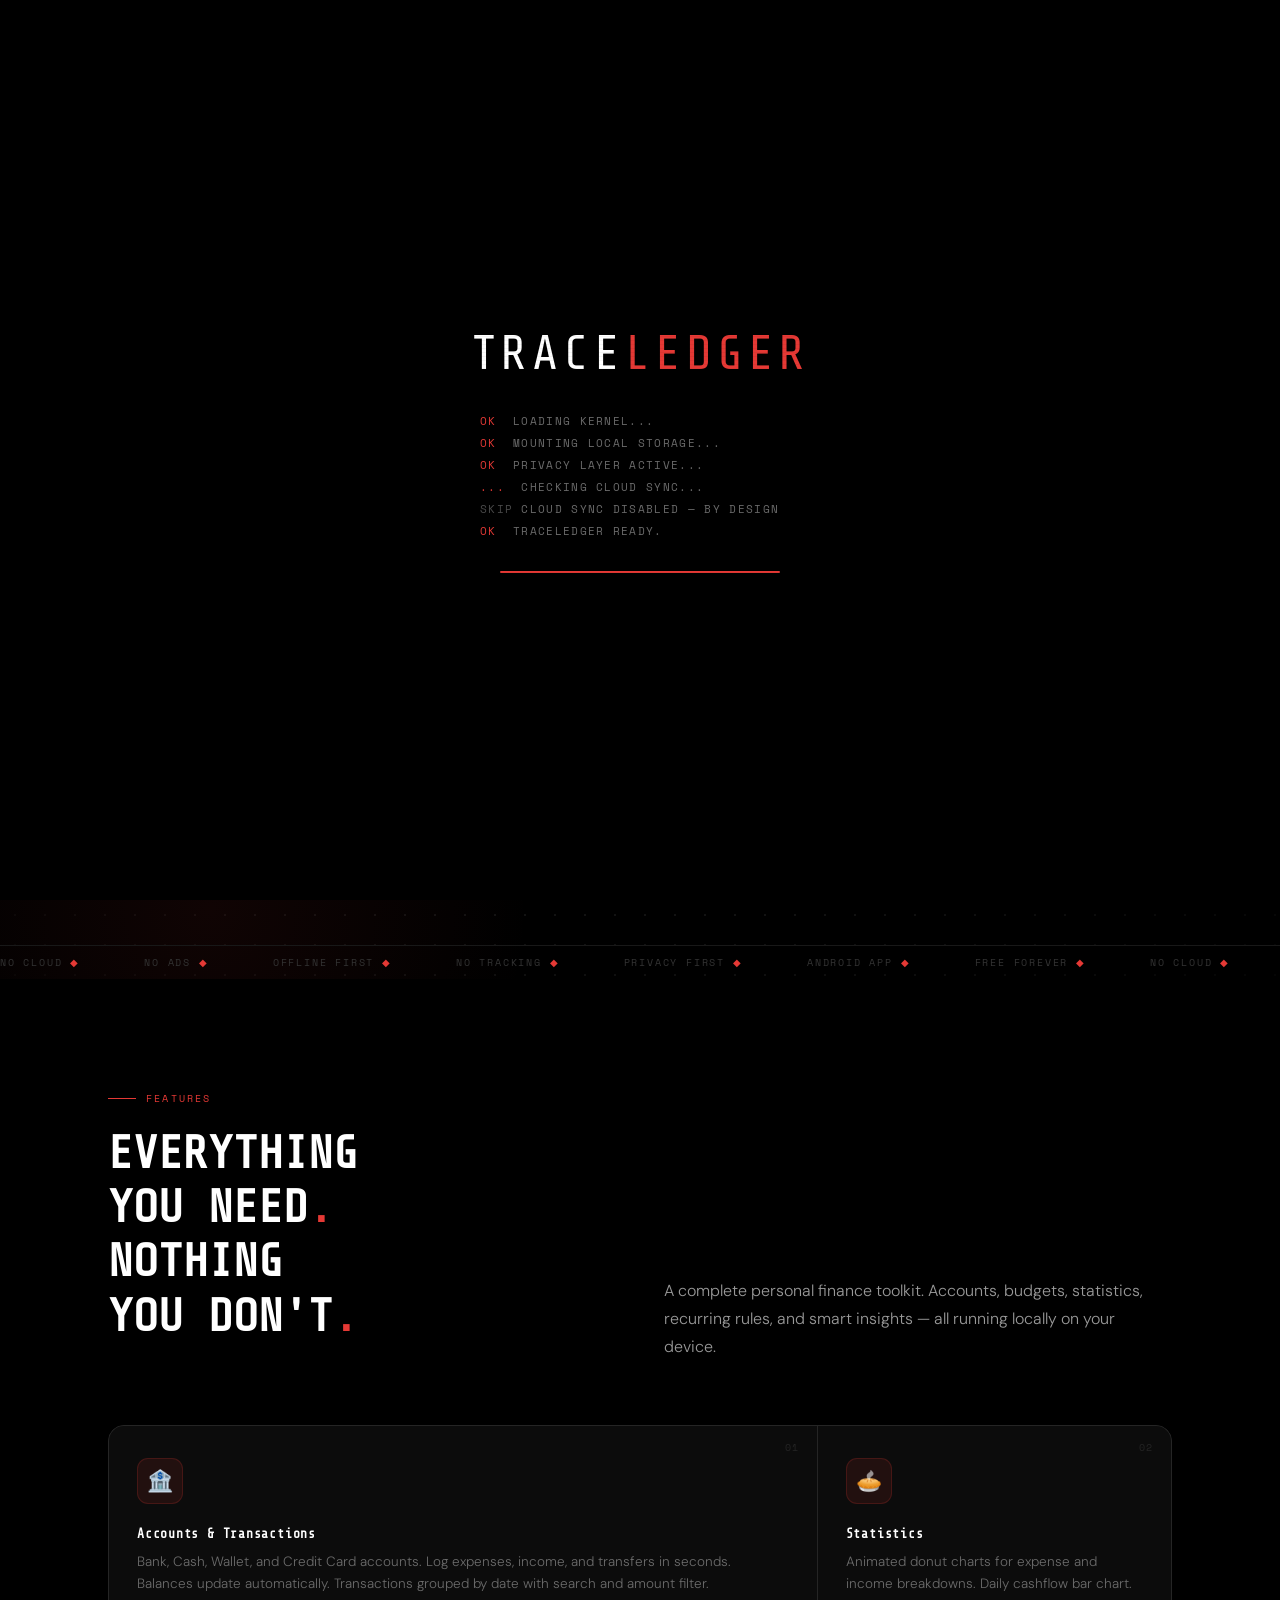
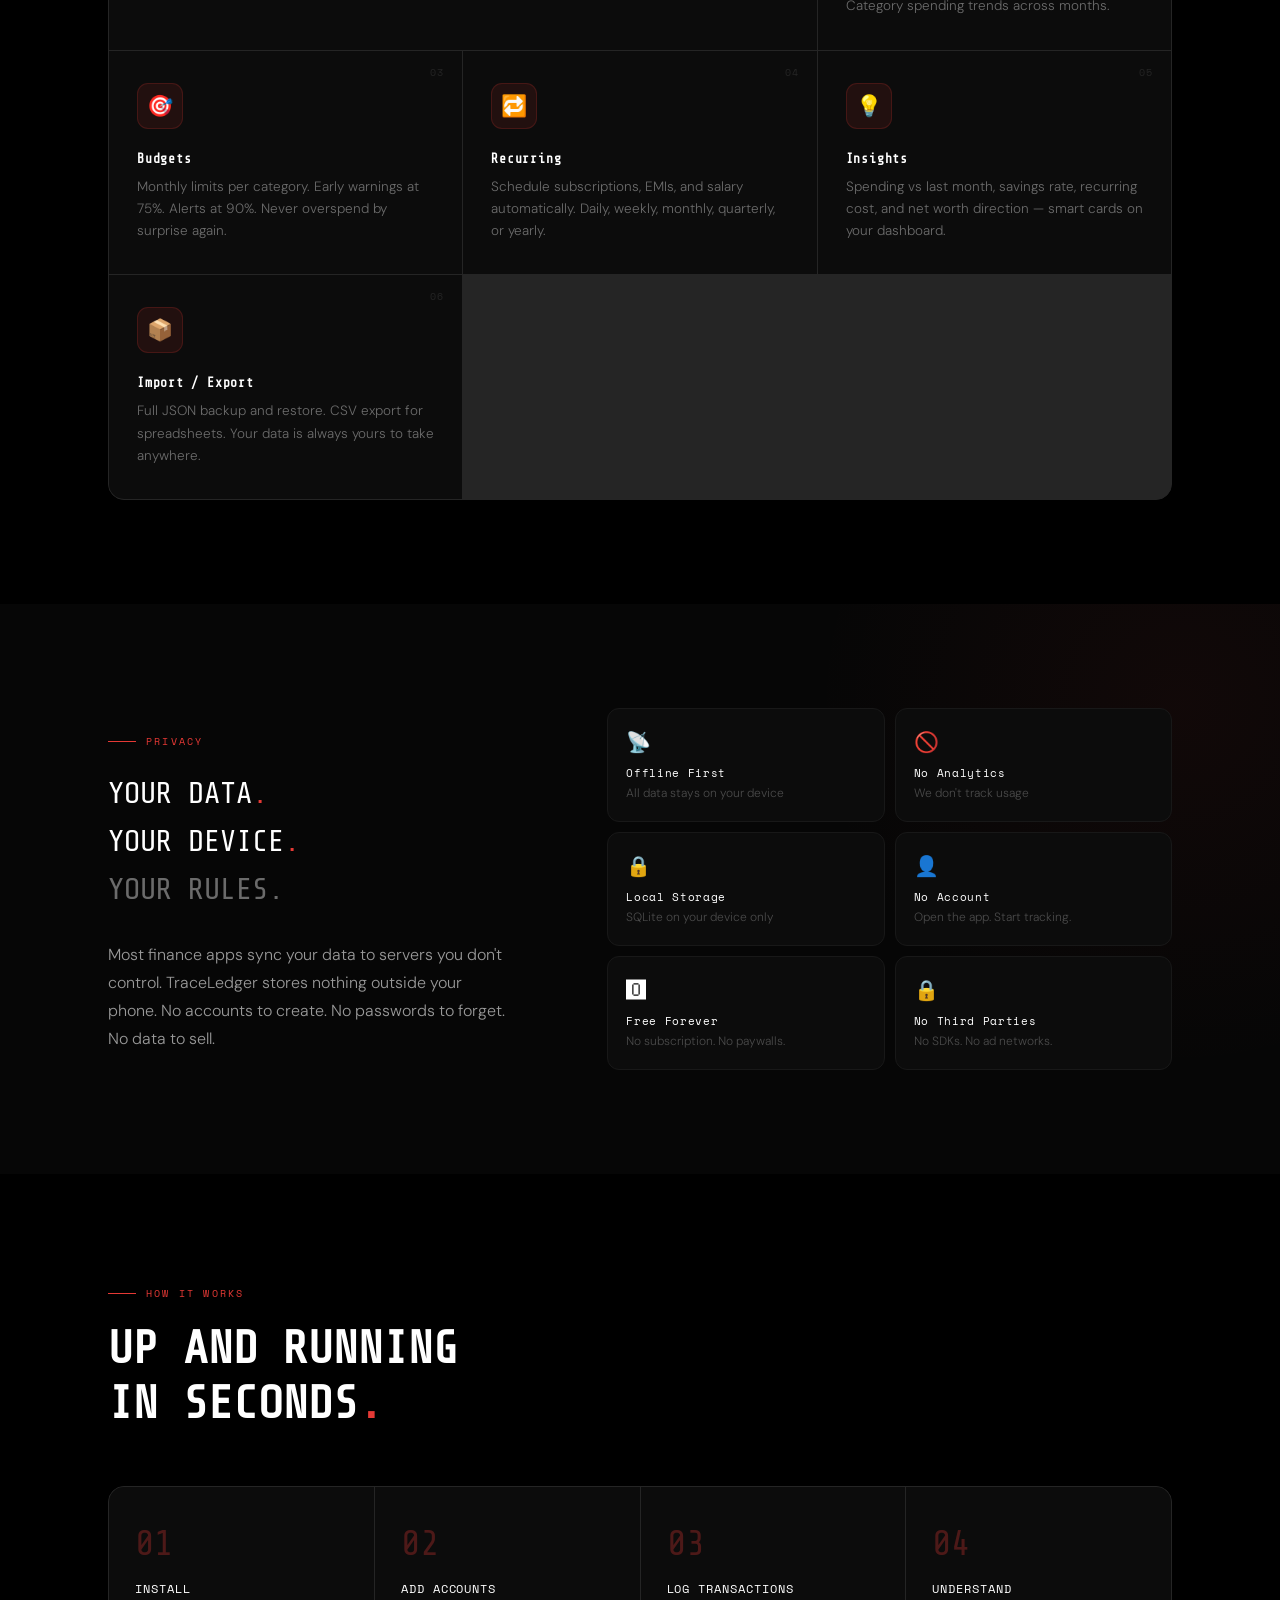
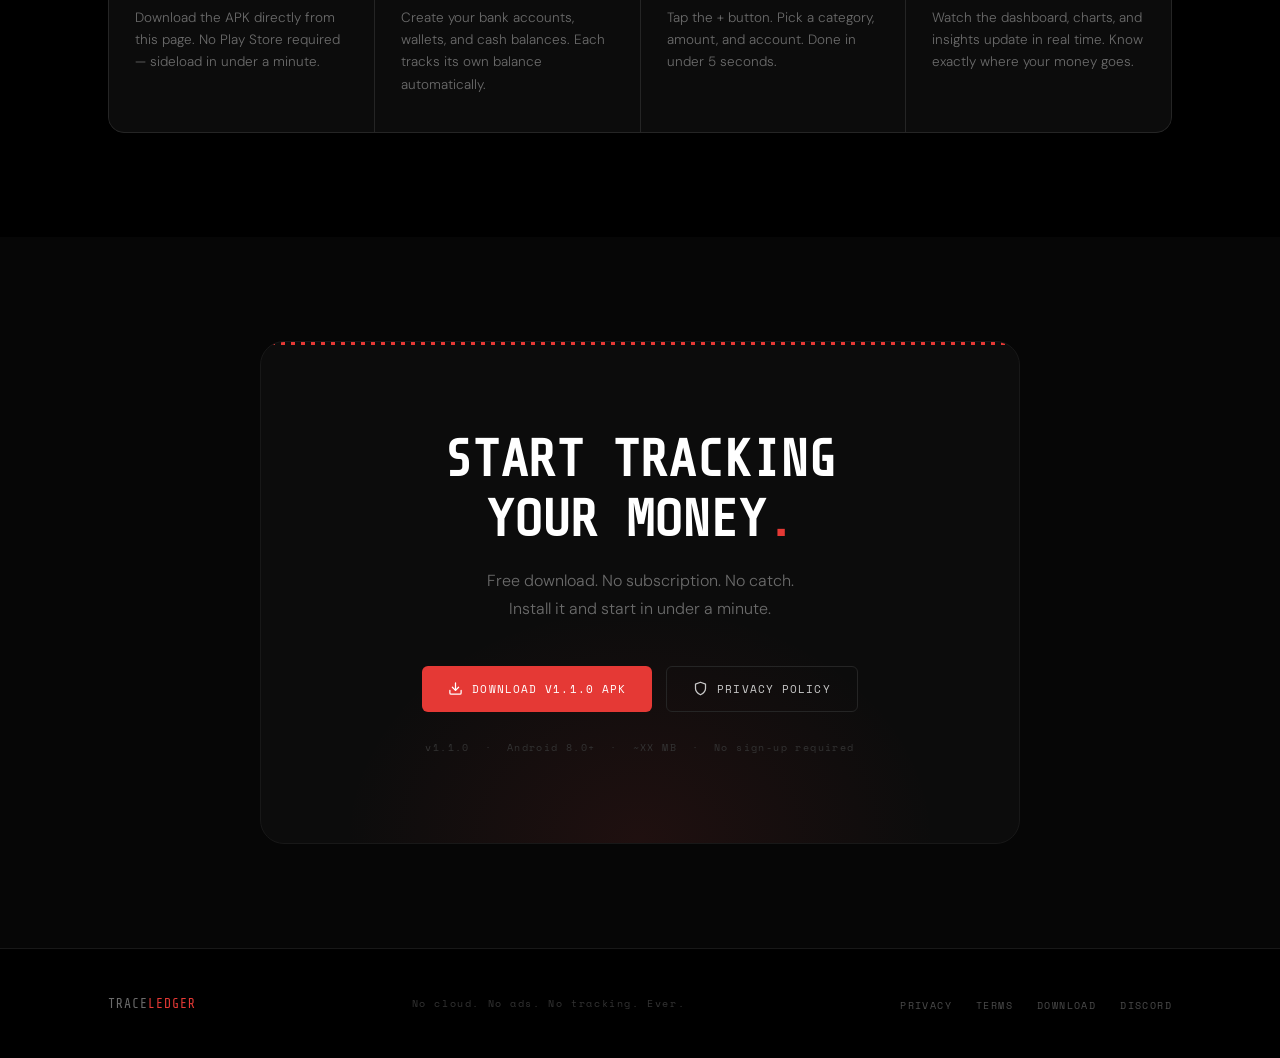
==== commit c17303dd: "v1.1.0 — move to Cloudflare, remove in-app legal screens" ====
--- a/Docs/index.html
+++ b/Docs/index.html
@@ -81,9 +81,6 @@
         .btn-red:hover{transform:translateY(-3px);box-shadow:0 12px 36px rgba(229,57,53,.38);}
         .btn-ghost{background:transparent;color:var(--g200);border:1px solid var(--g700);}
         .btn-ghost:hover{border-color:var(--g500);color:var(--white);transform:translateY(-2px);}
-        .btn-loading{position:relative;overflow:hidden;pointer-events:none;opacity:.7;}
-        .btn-loading::after{content:'';position:absolute;inset:0;background:linear-gradient(90deg,transparent,rgba(255,255,255,.08),transparent);animation:shimmer 1.2s infinite;}
-        @keyframes shimmer{from{transform:translateX(-100%);}to{transform:translateX(100%);}}
         .hero-stats{display:flex;gap:0;border:1px solid var(--g800);border-radius:10px;overflow:hidden;margin-top:72px;opacity:0;animation:fadeUp .6s ease forwards 1.05s;}
         .hstat{flex:1;padding:20px 24px;border-right:1px solid var(--g800);}
         .hstat:last-child{border-right:none;}
@@ -195,21 +192,32 @@
     <div class="hero-grid-bg"></div>
     <div class="hero-glow"></div>
     <div class="wrap hero-inner">
+        <!--
+            Version tag — statically set to current release.
+            Update this manually whenever a new version is released.
+            Format: "v1.1.0  ·  Latest Release"
+        -->
         <div class="hero-tag mono-font">
             <span class="hero-tag-dot"></span>
-            <span id="heroVersion">Fetching latest release&hellip;</span>
+            <span>v1.1.0 &nbsp;&middot;&nbsp; Latest Release</span>
         </div>
         <h1 class="hero-title">MONEY<br><span class="dim">TRACKED.</span><br><span class="red">PRIVATE.</span></h1>
         <div class="hero-rule"></div>
         <p class="hero-sub">A fast, minimal finance tracker for Android. Log every rupee, understand your spending — with zero data leaving your device. No accounts. No cloud. No compromise.</p>
         <div class="hero-btns">
-            <a href="#" id="btnDownloadHero" class="btn btn-red btn-loading">
+            <!--
+                APK download link — points directly to the Cloudflare-hosted APK.
+                Update the href whenever a new version is uploaded to Cloudflare Pages.
+            -->
+            <a href="https://traceledger.pages.dev/TraceLedger-1.1.0.apk"
+               class="btn btn-red"
+               download>
                 <svg width="15" height="15" viewBox="0 0 24 24" fill="none" stroke="currentColor" stroke-width="2" stroke-linecap="round" stroke-linejoin="round"><path d="M21 15v4a2 2 0 0 1-2 2H5a2 2 0 0 1-2-2v-4"/><polyline points="7 10 12 15 17 10"/><line x1="12" y1="15" x2="12" y2="3"/></svg>
-                <span id="btnHeroLabel">Loading&hellip;</span>
+                Download v1.1.0 APK
             </a>
-            <a href="https://github.com/NRoy9/TraceLedger/releases" class="btn btn-ghost" target="_blank" rel="noopener">
-                <svg width="15" height="15" viewBox="0 0 24 24" fill="currentColor"><path d="M12 0C5.37 0 0 5.37 0 12c0 5.31 3.435 9.795 8.205 11.385.6.105.825-.255.825-.57 0-.285-.015-1.23-.015-2.235-3.015.555-3.795-.735-4.035-1.41-.135-.345-.72-1.41-1.23-1.695-.42-.225-1.02-.78-.015-.795.945-.015 1.62.87 1.845 1.23 1.08 1.815 2.805 1.305 3.495.99.105-.78.42-1.305.765-1.605-2.67-.3-5.46-1.335-5.46-5.925 0-1.305.465-2.385 1.23-3.225-.12-.3-.54-1.53.12-3.18 0 0 1.005-.315 3.3 1.23.96-.27 1.98-.405 3-.405s2.04.135 3 .405c2.295-1.56 3.3-1.23 3.3-1.23.66 1.65.24 2.88.12 3.18.765.84 1.23 1.905 1.23 3.225 0 4.605-2.805 5.625-5.475 5.925.435.375.81 1.095.81 2.22 0 1.605-.015 2.895-.015 3.3 0 .315.225.69.825.57A12.02 12.02 0 0 0 24 12c0-6.63-5.37-12-12-12z"/></svg>
-                All Releases
+            <a href="/changelog" class="btn btn-ghost">
+                <svg width="15" height="15" viewBox="0 0 24 24" fill="none" stroke="currentColor" stroke-width="2" stroke-linecap="round" stroke-linejoin="round"><path d="M14 2H6a2 2 0 0 0-2 2v16a2 2 0 0 0 2 2h12a2 2 0 0 0 2-2V8z"/><polyline points="14 2 14 8 20 8"/><line x1="16" y1="13" x2="8" y2="13"/><line x1="16" y1="17" x2="8" y2="17"/><polyline points="10 9 9 9 8 9"/></svg>
+                Changelog
             </a>
         </div>
         <div class="hero-stats">
@@ -225,7 +233,6 @@
             <span class="ticker-item">No Ads<span class="ticker-sep">&#9670;</span></span>
             <span class="ticker-item">Offline First<span class="ticker-sep">&#9670;</span></span>
             <span class="ticker-item">No Tracking<span class="ticker-sep">&#9670;</span></span>
-            <span class="ticker-item">Open Source<span class="ticker-sep">&#9670;</span></span>
             <span class="ticker-item">Privacy First<span class="ticker-sep">&#9670;</span></span>
             <span class="ticker-item">Android App<span class="ticker-sep">&#9670;</span></span>
             <span class="ticker-item">Free Forever<span class="ticker-sep">&#9670;</span></span>
@@ -233,7 +240,6 @@
             <span class="ticker-item">No Ads<span class="ticker-sep">&#9670;</span></span>
             <span class="ticker-item">Offline First<span class="ticker-sep">&#9670;</span></span>
             <span class="ticker-item">No Tracking<span class="ticker-sep">&#9670;</span></span>
-            <span class="ticker-item">Open Source<span class="ticker-sep">&#9670;</span></span>
             <span class="ticker-item">Privacy First<span class="ticker-sep">&#9670;</span></span>
             <span class="ticker-item">Android App<span class="ticker-sep">&#9670;</span></span>
             <span class="ticker-item">Free Forever<span class="ticker-sep">&#9670;</span></span>
@@ -265,15 +271,15 @@
             <div>
                 <p class="eyebrow rv">Privacy</p>
                 <div class="privacy-manifesto rv rv-d1">YOUR DATA<span class="r">.</span><br>YOUR DEVICE<span class="r">.</span><br><span class="m">YOUR RULES.</span></div>
-                <p class="section-p rv rv-d2" style="margin-top:28px;">Most finance apps sync your data to servers you don't control. TraceLedger doesn't connect to the internet at all. No accounts to create. No passwords to forget. No data to sell.</p>
+                <p class="section-p rv rv-d2" style="margin-top:28px;">Most finance apps sync your data to servers you don't control. TraceLedger stores nothing outside your phone. No accounts to create. No passwords to forget. No data to sell.</p>
             </div>
             <div class="privacy-badges">
-                <div class="pb rv rv-d1"><div class="pb-icon">&#128225;</div><div class="pb-title mono-font">Offline Only</div><div class="pb-sub">Zero internet required</div></div>
+                <div class="pb rv rv-d1"><div class="pb-icon">&#128225;</div><div class="pb-title mono-font">Offline First</div><div class="pb-sub">All data stays on your device</div></div>
                 <div class="pb rv rv-d2"><div class="pb-icon">&#128683;</div><div class="pb-title mono-font">No Analytics</div><div class="pb-sub">We don't track usage</div></div>
                 <div class="pb rv rv-d3"><div class="pb-icon">&#128274;</div><div class="pb-title mono-font">Local Storage</div><div class="pb-sub">SQLite on your device only</div></div>
                 <div class="pb rv rv-d4"><div class="pb-icon">&#128100;</div><div class="pb-title mono-font">No Account</div><div class="pb-sub">Open the app. Start tracking.</div></div>
                 <div class="pb rv rv-d3"><div class="pb-icon">&#127358;</div><div class="pb-title mono-font">Free Forever</div><div class="pb-sub">No subscription. No paywalls.</div></div>
-                <div class="pb rv rv-d4"><div class="pb-icon">&#128194;</div><div class="pb-title mono-font">Open Source</div><div class="pb-sub">Source on GitHub</div></div>
+                <div class="pb rv rv-d4"><div class="pb-icon">&#128274;</div><div class="pb-title mono-font">No Third Parties</div><div class="pb-sub">No SDKs. No ad networks.</div></div>
             </div>
         </div>
     </div>
@@ -284,7 +290,7 @@
         <p class="eyebrow rv">How It Works</p>
         <h2 class="section-h rv rv-d1">UP AND RUNNING<br>IN SECONDS<span class="r">.</span></h2>
         <div class="steps">
-            <div class="step rv rv-d1"><span class="step-num dot-font">01</span><div class="step-title mono-font">Install</div><p class="step-desc">Download the APK from GitHub. No Play Store required — sideload in under a minute.</p></div>
+            <div class="step rv rv-d1"><span class="step-num dot-font">01</span><div class="step-title mono-font">Install</div><p class="step-desc">Download the APK directly from this page. No Play Store required — sideload in under a minute.</p></div>
             <div class="step rv rv-d2"><span class="step-num dot-font">02</span><div class="step-title mono-font">Add Accounts</div><p class="step-desc">Create your bank accounts, wallets, and cash balances. Each tracks its own balance automatically.</p></div>
             <div class="step rv rv-d3"><span class="step-num dot-font">03</span><div class="step-title mono-font">Log Transactions</div><p class="step-desc">Tap the + button. Pick a category, amount, and account. Done in under 5 seconds.</p></div>
             <div class="step rv rv-d4"><span class="step-num dot-font">04</span><div class="step-title mono-font">Understand</div><p class="step-desc">Watch the dashboard, charts, and insights update in real time. Know exactly where your money goes.</p></div>
@@ -298,16 +304,26 @@
             <h2 class="dl-title dot-font">START TRACKING<br>YOUR MONEY<span style="color:var(--red)">.</span></h2>
             <p class="dl-sub">Free download. No subscription. No catch.<br>Install it and start in under a minute.</p>
             <div class="dl-btns">
-                <a href="#" id="btnDownloadMain" class="btn btn-red btn-loading">
+                <!--
+                    Primary download button — direct link to Cloudflare-hosted APK.
+                    Update the href and label version number for each new release.
+                -->
+                <a href="https://traceledger.pages.dev/TraceLedger-1.1.0.apk"
+                   class="btn btn-red"
+                   download>
                     <svg width="15" height="15" viewBox="0 0 24 24" fill="none" stroke="currentColor" stroke-width="2" stroke-linecap="round" stroke-linejoin="round"><path d="M21 15v4a2 2 0 0 1-2 2H5a2 2 0 0 1-2-2v-4"/><polyline points="7 10 12 15 17 10"/><line x1="12" y1="15" x2="12" y2="3"/></svg>
-                    <span id="btnMainLabel">Loading&hellip;</span>
+                    Download v1.1.0 APK
                 </a>
-                <a href="https://github.com/NRoy9/TraceLedger/releases" class="btn btn-ghost" target="_blank" rel="noopener">
-                    <svg width="15" height="15" viewBox="0 0 24 24" fill="currentColor"><path d="M12 0C5.37 0 0 5.37 0 12c0 5.31 3.435 9.795 8.205 11.385.6.105.825-.255.825-.57 0-.285-.015-1.23-.015-2.235-3.015.555-3.795-.735-4.035-1.41-.135-.345-.72-1.41-1.23-1.695-.42-.225-1.02-.78-.015-.795.945-.015 1.62.87 1.845 1.23 1.08 1.815 2.805 1.305 3.495.99.105-.78.42-1.305.765-1.605-2.67-.3-5.46-1.335-5.46-5.925 0-1.305.465-2.385 1.23-3.225-.12-.3-.54-1.53.12-3.18 0 0 1.005-.315 3.3 1.23.96-.27 1.98-.405 3-.405s2.04.135 3 .405c2.295-1.56 3.3-1.23 3.3-1.23.66 1.65.24 2.88.12 3.18.765.84 1.23 1.905 1.23 3.225 0 4.605-2.805 5.625-5.475 5.925.435.375.81 1.095.81 2.22 0 1.605-.015 2.895-.015 3.3 0 .315.225.69.825.57A12.02 12.02 0 0 0 24 12c0-6.63-5.37-12-12-12z"/></svg>
-                    All Releases
+                <a href="/privacy" class="btn btn-ghost">
+                    <svg width="15" height="15" viewBox="0 0 24 24" fill="none" stroke="currentColor" stroke-width="2" stroke-linecap="round" stroke-linejoin="round"><path d="M12 22s8-4 8-10V5l-8-3-8 3v7c0 6 8 10 8 10z"/></svg>
+                    Privacy Policy
                 </a>
             </div>
-            <p class="dl-meta mono-font" id="dlMeta">Android 8.0+ &nbsp;&middot;&nbsp; No permissions required</p>
+            <!--
+                Meta line — update version and size manually for each release.
+                Get the exact file size from the APK file properties after building.
+            -->
+            <p class="dl-meta mono-font">v1.1.0 &nbsp;&middot;&nbsp; Android 8.0+ &nbsp;&middot;&nbsp; ~XX MB &nbsp;&middot;&nbsp; No sign-up required</p>
         </div>
     </div>
 </section>
@@ -317,96 +333,16 @@
         <span class="foot-brand dot-font">TRACE<span>LEDGER</span></span>
         <span class="foot-tagline mono-font">No cloud. No ads. No tracking. Ever.</span>
         <ul class="foot-links">
-            <li><a href="https://github.com/NRoy9/TraceLedger" target="_blank" rel="noopener">GitHub</a></li>
             <li><a href="/privacy">Privacy</a></li>
             <li><a href="/terms">Terms</a></li>
             <li><a href="#download">Download</a></li>
+            <li><a href="https://discord.gg/MYFfxqvKCQ" target="_blank" rel="noopener">Discord</a></li>
         </ul>
     </div>
 </footer>
 
 <script>
-    // ─────────────────────────────────────────────────────────────────────────────
-    // GitHub Release Fetcher
-    //
-    // Endpoint: https://api.github.com/repos/NRoy9/TraceLedger/releases/latest
-    // Public API — no auth needed for public repos.
-    //
-    // What we use from the response:
-    //   release.tag_name                   → version string, e.g. "v1.0.0"
-    //   release.assets[].name              → filename, e.g. "TraceLedger-v1.0.0.apk"
-    //   release.assets[].browser_download_url → direct APK download URL
-    //   release.assets[].size              → bytes, converted to MB for display
-    //
-    // Fallback: if the API fails or no APK is found, all buttons link to
-    // the GitHub releases page instead of a dead href.
-    // ─────────────────────────────────────────────────────────────────────────────
-
-    const API_URL      = 'https://api.github.com/repos/NRoy9/TraceLedger/releases/latest';
-    const RELEASES_URL = 'https://github.com/NRoy9/TraceLedger/releases';
-
-    const heroVersion     = document.getElementById('heroVersion');
-    const btnDownloadHero = document.getElementById('btnDownloadHero');
-    const btnHeroLabel    = document.getElementById('btnHeroLabel');
-    const btnDownloadMain = document.getElementById('btnDownloadMain');
-    const btnMainLabel    = document.getElementById('btnMainLabel');
-    const dlMeta          = document.getElementById('dlMeta');
-
-    function formatMB(bytes) {
-      return bytes ? (bytes / 1048576).toFixed(1) + ' MB' : null;
-    }
-
-    function applyRelease(apkUrl, version, size) {
-      const label = 'Download APK \u2014 ' + version;
-
-      btnDownloadHero.href = apkUrl;
-      btnDownloadHero.classList.remove('btn-loading');
-      btnHeroLabel.textContent = label;
-
-      btnDownloadMain.href = apkUrl;
-      btnDownloadMain.classList.remove('btn-loading');
-      btnMainLabel.textContent = label;
-
-      heroVersion.textContent = version + '  \u00B7  Latest Release';
-
-      const parts = [version, 'Android 8.0+'];
-      if (size) parts.push(size);
-      parts.push('No permissions required');
-      dlMeta.textContent = parts.join('  \u00B7  ');
-    }
-
-    function applyFallback() {
-      btnDownloadHero.href = RELEASES_URL;
-      btnDownloadHero.target = '_blank';
-      btnDownloadHero.classList.remove('btn-loading');
-      btnHeroLabel.textContent = 'Download on GitHub';
-
-      btnDownloadMain.href = RELEASES_URL;
-      btnDownloadMain.target = '_blank';
-      btnDownloadMain.classList.remove('btn-loading');
-      btnMainLabel.textContent = 'View Releases on GitHub';
-
-      heroVersion.textContent = 'Latest release on GitHub';
-      dlMeta.textContent = 'Android 8.0+  \u00B7  No permissions required';
-    }
-
-    fetch(API_URL, { headers: { Accept: 'application/vnd.github.v3+json' } })
-      .then(function(res) {
-        if (!res.ok) throw new Error('HTTP ' + res.status);
-        return res.json();
-      })
-      .then(function(release) {
-        var assets = release.assets || [];
-        var apk    = assets.find(function(a) { return a.name && a.name.endsWith('.apk'); });
-        if (!apk) throw new Error('No APK asset');
-        applyRelease(apk.browser_download_url, release.tag_name || 'latest', formatMB(apk.size));
-      })
-      .catch(function(err) {
-        console.warn('Release fetch failed:', err.message);
-        applyFallback();
-      });
-
-    // ── Boot ──────────────────────────────────────────────────────────────────
+    // ── Boot sequence ─────────────────────────────────────────────────────────
     var msgs = [
       {p:'OK  ', t:'LOADING KERNEL...'},
       {p:'OK  ', t:'MOUNTING LOCAL STORAGE...'},
@@ -431,13 +367,13 @@
       bi++;
     }, 280);
 
-    // ── Scroll reveal ────────────────────────────────────────────────────────
+    // ── Scroll reveal ─────────────────────────────────────────────────────────
     var rvObs = new IntersectionObserver(function(entries) {
       entries.forEach(function(e){ if(e.isIntersecting){ e.target.classList.add('in'); rvObs.unobserve(e.target); } });
     }, { threshold: 0.08, rootMargin: '0px 0px -32px 0px' });
     document.querySelectorAll('.rv').forEach(function(el){ rvObs.observe(el); });
 
-    // ── Nav active ────────────────────────────────────────────────────────────
+    // ── Nav active highlight ──────────────────────────────────────────────────
     var navLinks = document.querySelectorAll('.nav-menu a[href^="#"]');
     var secObs   = new IntersectionObserver(function(entries) {
       entries.forEach(function(e){
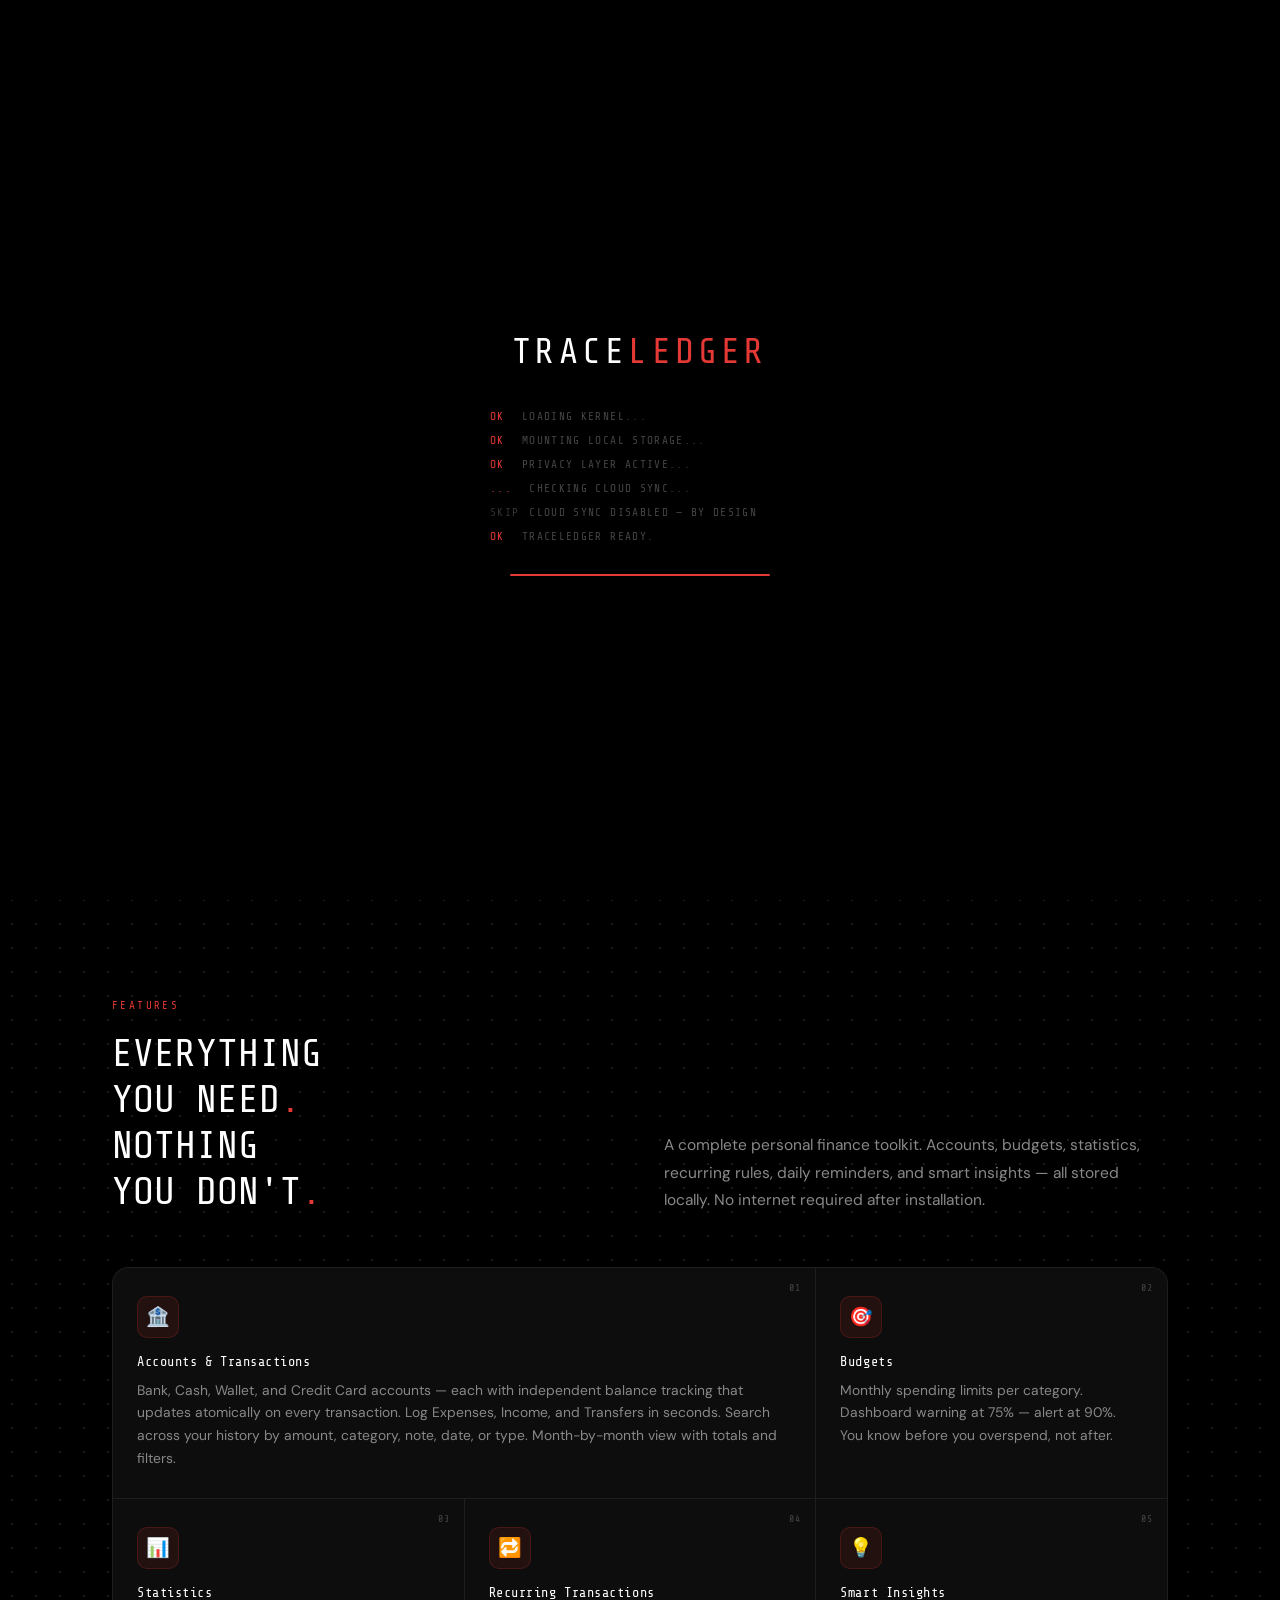
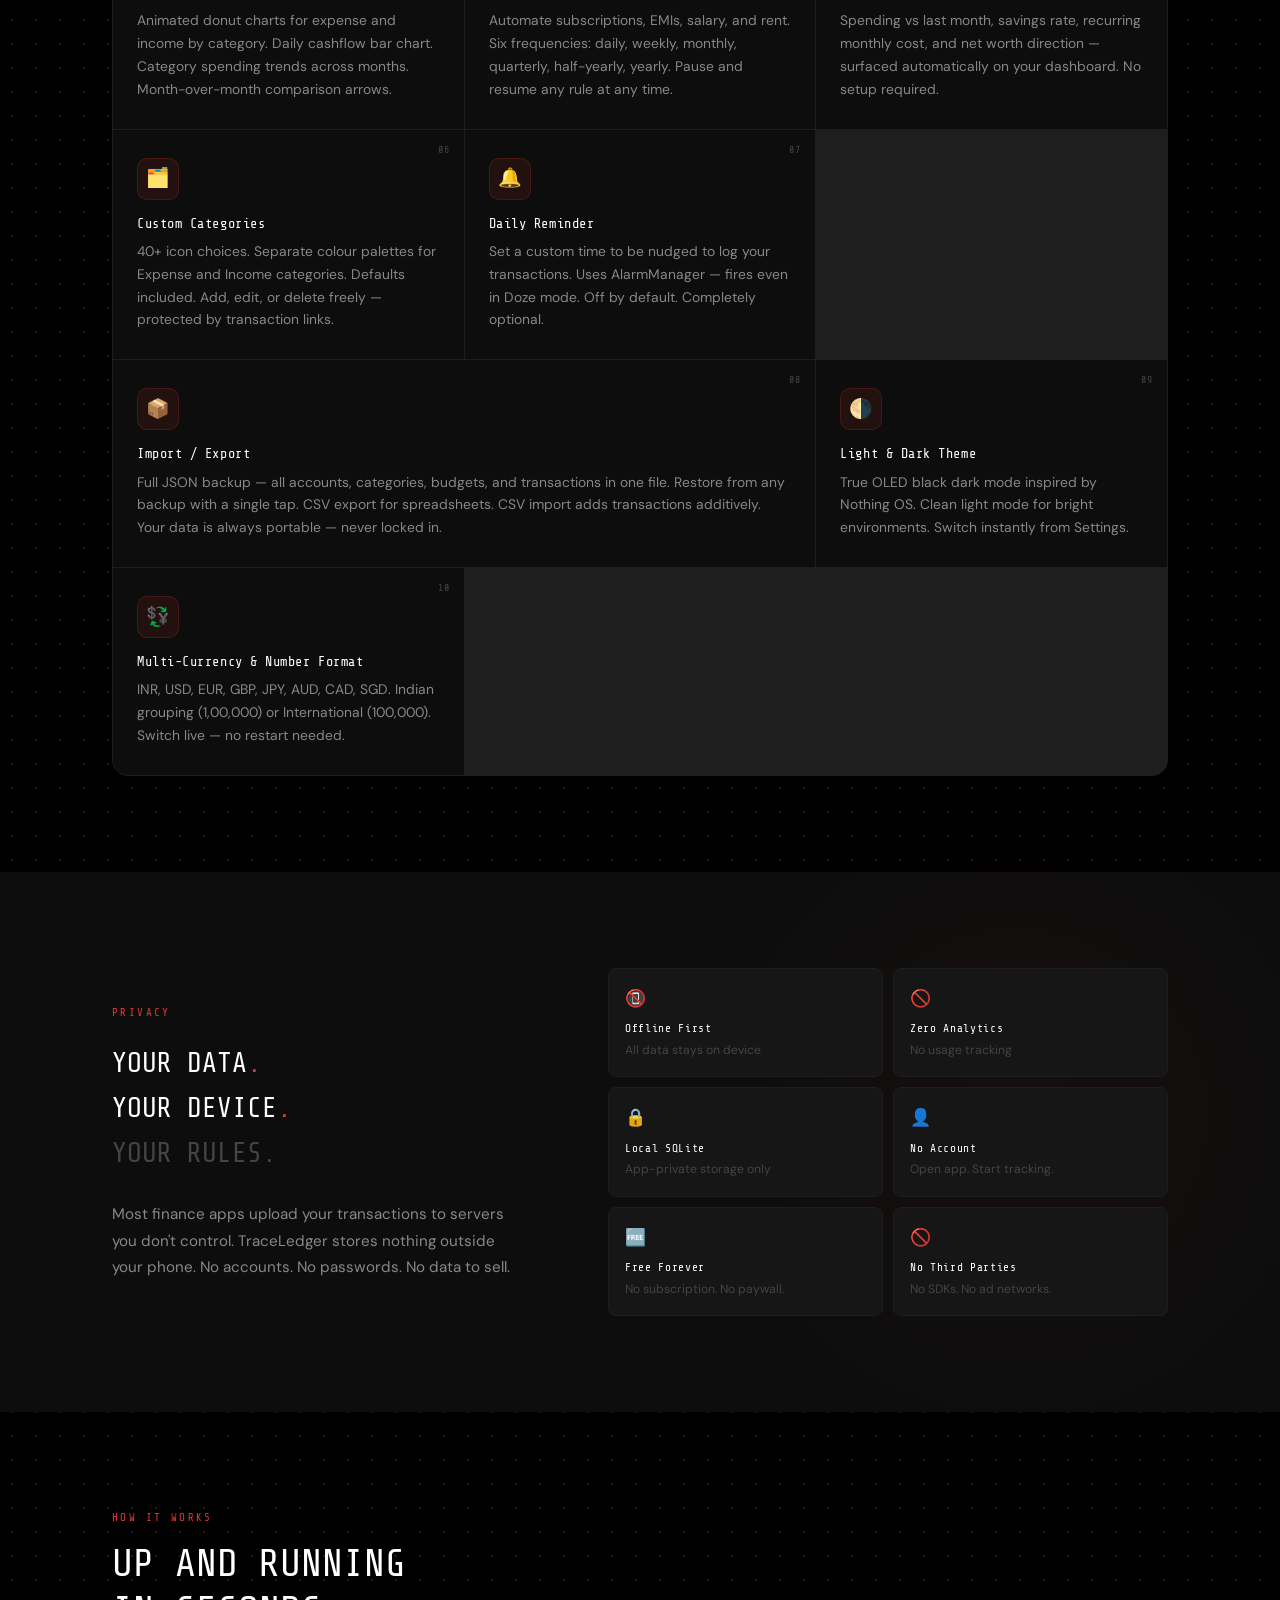
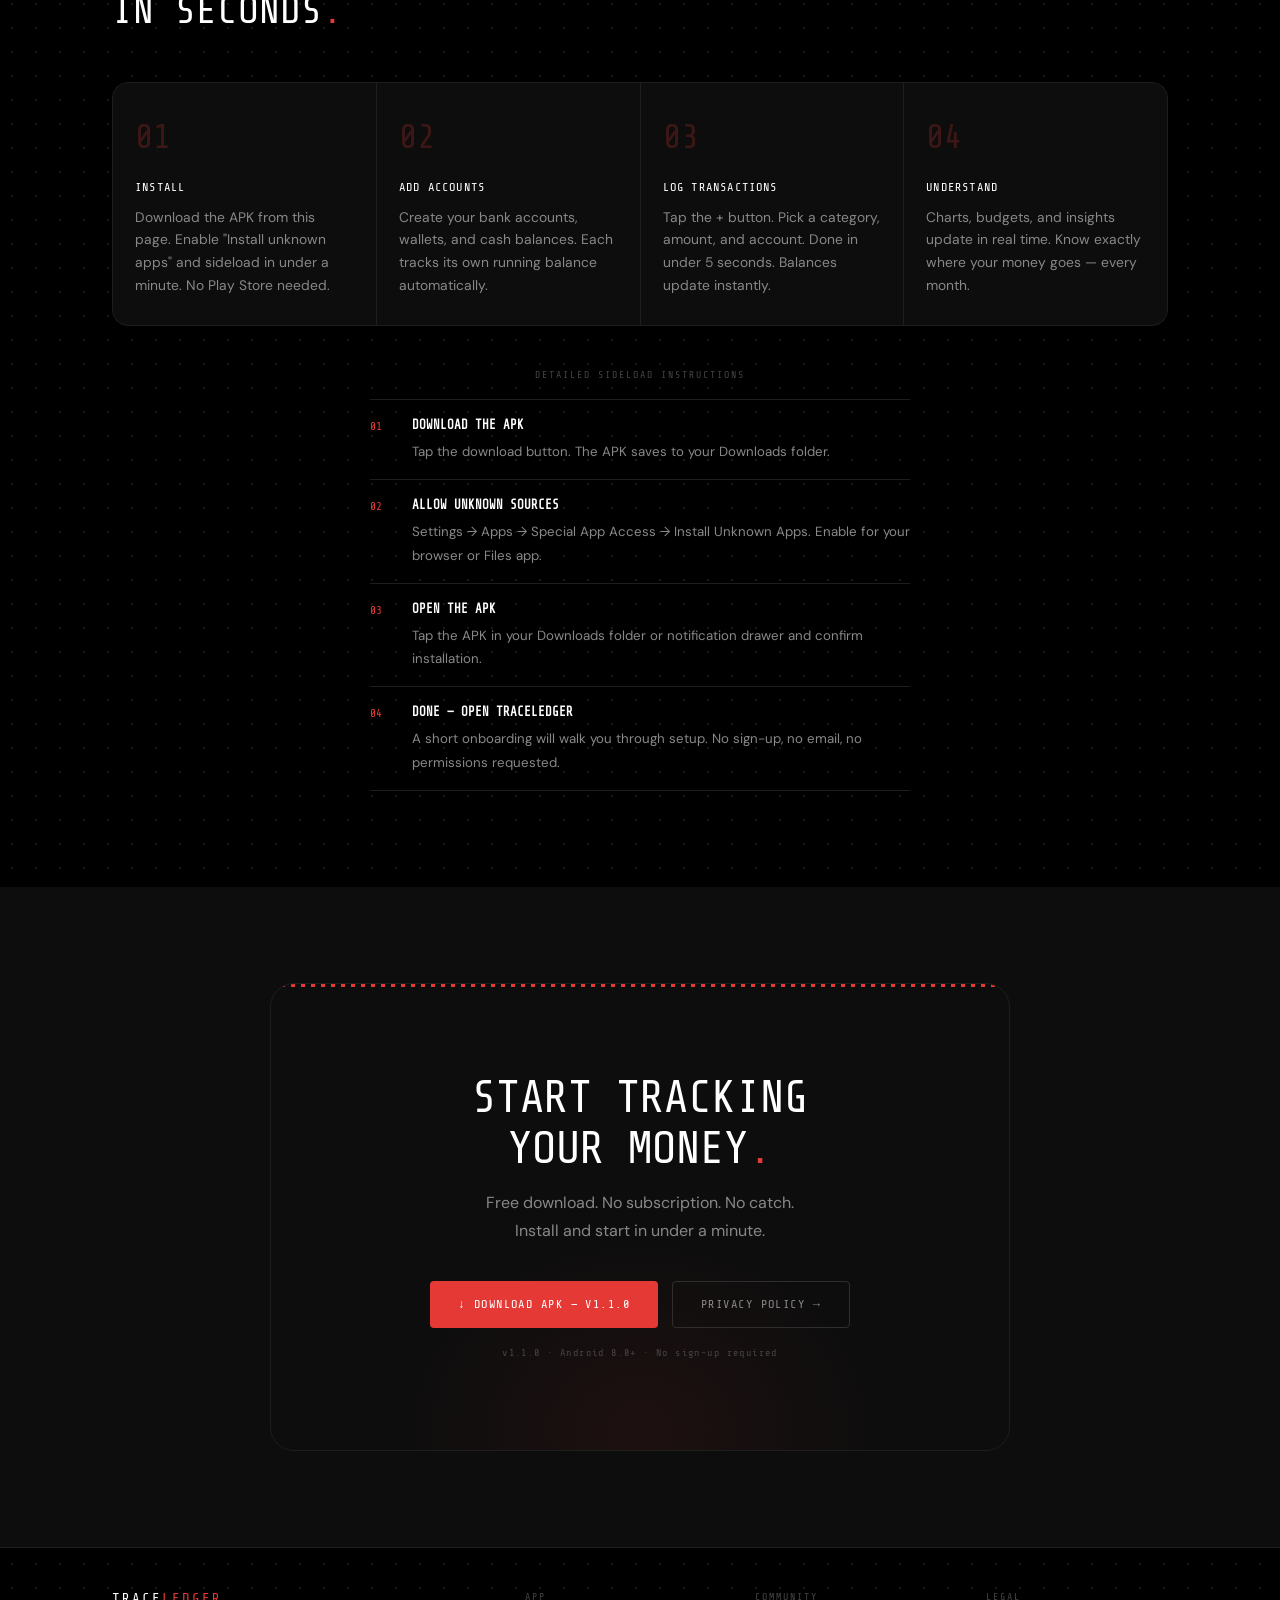
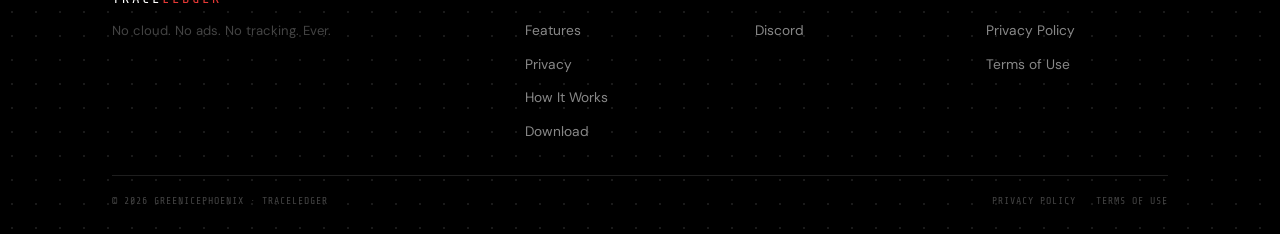
==== commit 69eaf737: "v1.1.0 — updated website" ====
--- a/Docs/index.html
+++ b/Docs/index.html
@@ -1,397 +1,723 @@
 <!DOCTYPE html>
 <html lang="en">
 <head>
+    <!--
+      TRACELEDGER — Landing Page
+      Author: GreenIcePhoenix
+      Package: com.greenicephoenix.traceledger
+
+      Font strategy (both OFL licensed — safe for commercial use):
+        Share Tech Mono → dot matrix heading aesthetic
+        DM Sans         → clean readable body text
+    -->
     <meta charset="UTF-8">
     <meta name="viewport" content="width=device-width, initial-scale=1.0">
-    <meta name="description" content="TraceLedger — Private, offline-first finance tracking for Android. No cloud. No ads. No tracking.">
+    <title>TraceLedger — Private Finance Tracker for Android</title>
+    <meta name="description" content="Track every rupee, offline. No cloud, no ads, no accounts. A privacy-first expense tracker with budgets, statistics, and recurring transactions. Free forever.">
+    <meta name="keywords" content="expense tracker, budget app, android finance app, offline finance, private expense tracker, traceledger, rupee tracker, no cloud finance">
+    <meta name="author" content="GreenIcePhoenix">
+    <meta property="og:title" content="TraceLedger — Private Finance Tracker">
+    <meta property="og:description" content="Track every rupee, offline. No cloud, no ads, no accounts. Free forever.">
+    <meta property="og:type" content="website">
+    <meta property="og:url" content="https://traceledger.pages.dev">
     <meta name="theme-color" content="#000000">
-    <title>TraceLedger — Private Finance Tracker</title>
+    <link rel="canonical" href="https://traceledger.pages.dev">
     <link rel="preconnect" href="https://fonts.googleapis.com">
     <link rel="preconnect" href="https://fonts.gstatic.com" crossorigin>
-    <link href="https://fonts.googleapis.com/css2?family=Share+Tech+Mono&family=Space+Mono:wght@400;700&family=DM+Sans:opsz,wght@9..40,300;9..40,400;9..40,500&display=swap" rel="stylesheet">
+    <link href="https://fonts.googleapis.com/css2?family=Share+Tech+Mono&family=DM+Sans:opsz,wght@9..40,300;9..40,400;9..40,500&display=swap" rel="stylesheet">
+
     <style>
         :root {
-          --black:#000;--g950:#060606;--g900:#0c0c0c;--g850:#111;--g800:#181818;
-          --g700:#252525;--g600:#333;--g500:#4a4a4a;--g400:#6b6b6b;--g300:#999;
-          --g200:#c8c8c8;--white:#fff;--red:#e53935;
-          --red-a10:rgba(229,57,53,.10);--red-a18:rgba(229,57,53,.18);--red-a30:rgba(229,57,53,.30);
-          --f-dot:'Share Tech Mono',monospace;--f-mono:'Space Mono',monospace;--f-body:'DM Sans',sans-serif;
-          --ease-out:cubic-bezier(.22,.68,0,1.2);--ease-std:cubic-bezier(.4,0,.2,1);
+          --bg:           #000000;
+          --surface:      #0D0D0D;
+          --surface-2:    #161616;
+          --border:       #1E1E1E;
+          --border-light: #2E2E2E;
+          --text:         #FFFFFF;
+          --muted:        #888888;
+          --faint:        #444444;
+          --accent:       #E53935;
+          --accent-dim:   rgba(229,57,53,0.10);
+          --green:        #4CAF50;
+          --font-mono: 'Share Tech Mono','Courier New',monospace;
+          --font-body: 'DM Sans','Helvetica Neue',sans-serif;
+          --nav-h: 64px;
+          --max-w: 1120px;
+          --r: 4px; --r-lg: 8px; --r-xl: 16px;
+          --t-fast: 150ms ease; --t-base: 250ms ease;
         }
         *,*::before,*::after{box-sizing:border-box;margin:0;padding:0;}
-        html{scroll-behavior:smooth;}
-        a{text-decoration:none;color:inherit;}
-        body{background:var(--black);color:var(--white);font-family:var(--f-body);font-weight:300;overflow-x:hidden;-webkit-font-smoothing:antialiased;}
-        body::before{content:'';position:fixed;inset:0;z-index:9000;background:repeating-linear-gradient(0deg,transparent,transparent 3px,rgba(0,0,0,.04) 3px,rgba(0,0,0,.04) 4px);pointer-events:none;}
-
-        /* BOOT */
-        #boot{position:fixed;inset:0;z-index:8000;background:var(--black);display:flex;flex-direction:column;align-items:center;justify-content:center;gap:32px;transition:opacity .5s ease,visibility .5s ease;}
+        html{scroll-behavior:smooth;font-size:16px;-webkit-text-size-adjust:100%;}
+        body{
+          background:var(--bg);color:var(--text);
+          font-family:var(--font-body);font-size:1rem;line-height:1.6;
+          min-height:100vh;overflow-x:hidden;
+          background-image:radial-gradient(circle,#1a1a1a 1px,transparent 1px);
+          background-size:24px 24px;
+        }
+        a{color:inherit;text-decoration:none;}
+        img{display:block;max-width:100%;}
+        ul,ol{list-style:none;}
+        button{cursor:pointer;border:none;background:none;font-family:inherit;}
+        h1,h2,h3,h4{font-family:var(--font-mono);font-weight:400;line-height:1.2;}
+        h1{font-size:clamp(2rem,5vw,3.5rem);}
+        h2{font-size:clamp(1.5rem,3.5vw,2.4rem);}
+        h3{font-size:clamp(1rem,2.5vw,1.3rem);}
+        p{color:var(--muted);line-height:1.75;}
+        .accent{color:var(--accent);}
+        .dim{color:var(--faint);}
+        .label{font-family:var(--font-mono);font-size:0.68rem;letter-spacing:0.22em;text-transform:uppercase;color:var(--accent);}
+        .wrap{max-width:var(--max-w);margin:0 auto;padding:0 32px;}
+        .section{padding:96px 0;}
+        .section--alt{background:var(--surface);}
+
+        /* ── BOOT ────────────────────────────────────────────────── */
+        #boot{
+          position:fixed;inset:0;z-index:9000;background:var(--bg);
+          display:flex;flex-direction:column;align-items:center;justify-content:center;gap:28px;
+          transition:opacity .5s ease,visibility .5s ease;
+        }
         #boot.done{opacity:0;visibility:hidden;pointer-events:none;}
-        .boot-logo{font-family:var(--f-dot);font-size:clamp(24px,5vw,48px);color:var(--white);letter-spacing:.1em;}
-        .boot-logo em{color:var(--red);font-style:normal;}
-        .boot-lines{font-family:var(--f-mono);font-size:11px;color:var(--g400);letter-spacing:.12em;display:flex;flex-direction:column;gap:6px;min-width:320px;}
+        .boot-logo{font-family:var(--font-mono);font-size:clamp(1.4rem,4vw,2.2rem);letter-spacing:.12em;}
+        .boot-logo em{color:var(--accent);font-style:normal;}
+        .boot-lines{font-family:var(--font-mono);font-size:.7rem;color:var(--faint);letter-spacing:.12em;display:flex;flex-direction:column;gap:6px;min-width:300px;}
         .boot-line{opacity:0;}.boot-line.show{animation:bootFade .22s ease forwards;}
-        .boot-line .ok{color:var(--red);margin-right:8px;}.boot-line .skip{color:var(--g500);margin-right:8px;}
-        .boot-bar-wrap{width:280px;height:2px;background:var(--g800);border-radius:2px;overflow:hidden;}
-        .boot-bar{height:100%;background:var(--red);width:0%;transition:width .1s linear;}
+        .boot-line .ok{color:var(--accent);margin-right:10px;}.boot-line .skip{color:#333;margin-right:10px;}
+        .boot-bar-wrap{width:260px;height:2px;background:var(--surface-2);border-radius:2px;overflow:hidden;}
+        .boot-bar{height:100%;background:var(--accent);width:0%;transition:width .1s linear;}
+
+        /* ── NAV ─────────────────────────────────────────────────── */
+        .nav{position:fixed;top:0;left:0;right:0;height:var(--nav-h);z-index:500;border-bottom:1px solid var(--border);background:rgba(0,0,0,.88);backdrop-filter:blur(14px);-webkit-backdrop-filter:blur(14px);}
+        .nav__inner{max-width:var(--max-w);margin:0 auto;padding:0 32px;height:100%;display:flex;align-items:center;justify-content:space-between;}
+        .nav__brand{font-family:var(--font-mono);font-size:.92rem;letter-spacing:.14em;}
+        .nav__brand span{color:var(--accent);}
+        .nav__links{display:flex;align-items:center;gap:32px;}
+        .nav__link{font-family:var(--font-mono);font-size:.7rem;letter-spacing:.12em;color:var(--muted);transition:color var(--t-fast);}
+        .nav__link:hover{color:var(--text);}
+        .nav__cta{display:inline-flex;align-items:center;gap:6px;padding:8px 16px;background:var(--text);color:var(--bg);font-family:var(--font-mono);font-size:.7rem;letter-spacing:.14em;border-radius:var(--r);transition:opacity var(--t-fast);}
+        .nav__cta:hover{opacity:.85;}
+        .nav__burger{display:none;flex-direction:column;justify-content:center;gap:5px;padding:8px;min-width:44px;min-height:44px;align-items:center;}
+        .nav__burger span{display:block;width:22px;height:2px;background:var(--text);border-radius:1px;transition:transform var(--t-base),opacity var(--t-base);}
+
+        /* ── BADGE ───────────────────────────────────────────────── */
+        .badge{display:inline-flex;align-items:center;gap:6px;padding:5px 14px;border:1px solid var(--border-light);border-radius:100px;font-family:var(--font-mono);font-size:.68rem;letter-spacing:.14em;color:var(--muted);}
+        .badge .dot{width:6px;height:6px;border-radius:50%;background:var(--accent);animation:pulseDot 2s infinite;}
+
+        /* ── BUTTONS ─────────────────────────────────────────────── */
+        .btn{display:inline-flex;align-items:center;gap:8px;padding:13px 28px;font-family:var(--font-mono);font-size:.75rem;letter-spacing:.12em;text-transform:uppercase;border-radius:var(--r);transition:transform .18s ease,box-shadow .18s ease,opacity .15s ease;white-space:nowrap;}
+        .btn-red{background:var(--accent);color:#fff;}
+        .btn-red:hover{transform:translateY(-2px);box-shadow:0 10px 32px rgba(229,57,53,.35);}
+        .btn-ghost{background:transparent;color:var(--muted);border:1px solid var(--border-light);}
+        .btn-ghost:hover{border-color:var(--muted);color:var(--text);}
+
+        /* ── HERO ────────────────────────────────────────────────── */
+        .hero{min-height:100vh;display:flex;align-items:center;padding-top:var(--nav-h);position:relative;overflow:hidden;}
+        .hero::before{content:'';position:absolute;bottom:-200px;left:-200px;width:700px;height:700px;background:radial-gradient(circle,rgba(229,57,53,.07) 0%,transparent 65%);pointer-events:none;}
+        .hero__inner{position:relative;z-index:1;width:100%;max-width:var(--max-w);margin:0 auto;padding:80px 32px;display:grid;grid-template-columns:1fr 1fr;gap:64px;align-items:center;}
+        .hero__badge{margin-bottom:20px;}
+        .hero__title{font-size:clamp(2.2rem,5vw,4rem);line-height:1.08;margin-bottom:20px;}
+        .hero__sub{font-size:1.02rem;color:var(--muted);line-height:1.75;max-width:480px;margin-bottom:28px;}
+        .hero__btns{display:flex;gap:14px;flex-wrap:wrap;margin-bottom:40px;}
+        .hero__stats{display:flex;border:1px solid var(--border);border-radius:var(--r-lg);overflow:hidden;}
+        .hstat{flex:1;padding:16px 20px;border-right:1px solid var(--border);}
+        .hstat:last-child{border-right:none;}
+        .hstat-n{font-family:var(--font-mono);font-size:1.45rem;display:block;margin-bottom:3px;}
+        .hstat-l{font-family:var(--font-mono);font-size:.6rem;letter-spacing:.16em;text-transform:uppercase;color:var(--faint);}
+
+        /* App preview panel */
+        .hero__panel{width:100%;max-width:360px;background:var(--surface);border:1px solid var(--border-light);border-radius:var(--r-xl);overflow:hidden;}
+        .panel-header{padding:14px 20px;border-bottom:1px solid var(--border);display:flex;align-items:center;justify-content:space-between;}
+        .panel-header-label{font-family:var(--font-mono);font-size:.6rem;letter-spacing:.2em;color:var(--faint);}
+        .panel-dot{width:8px;height:8px;border-radius:50%;background:var(--accent);animation:pulseDot 2s infinite;}
+        .panel-body{padding:20px;}
+        .panel-small-label{font-family:var(--font-mono);font-size:.58rem;letter-spacing:.2em;color:var(--faint);margin-bottom:4px;}
+        .panel-balance{font-family:var(--font-mono);font-size:1.9rem;margin-bottom:16px;}
+        .panel-row{display:flex;gap:8px;margin-bottom:8px;}
+        .panel-card{flex:1;padding:12px;background:var(--surface-2);border:1px solid var(--border);border-radius:var(--r-lg);}
+        .panel-card-label{font-family:var(--font-mono);font-size:.58rem;letter-spacing:.18em;color:var(--faint);margin-bottom:3px;}
+        .panel-card-val{font-family:var(--font-mono);font-size:.9rem;}
+        .panel-card-val.in{color:var(--green);}
+        .panel-card-val.out{color:var(--accent);}
+        .panel-bar-bg{height:3px;background:var(--border);border-radius:2px;overflow:hidden;margin-top:10px;}
+        .panel-bar{height:100%;background:var(--accent);border-radius:2px;animation:barGrow 2s ease-out forwards;}
+
+        /* Ticker */
+        .ticker{position:absolute;bottom:0;left:0;right:0;border-top:1px solid var(--border);padding:8px 0;overflow:hidden;}
+        .ticker-track{display:flex;gap:56px;animation:tickerScroll 32s linear infinite;width:max-content;white-space:nowrap;}
+        .ticker-item{font-family:var(--font-mono);font-size:.63rem;letter-spacing:.2em;text-transform:uppercase;color:var(--faint);}
+        .ticker-sep{color:var(--accent);margin:0 8px;}
+
+        /* ── FEATURES ────────────────────────────────────────────── */
+        .feat-header{display:grid;grid-template-columns:1fr 1fr;gap:48px;align-items:end;margin-bottom:52px;}
+        .feat-grid{display:grid;grid-template-columns:repeat(3,1fr);gap:1px;background:var(--border);border:1px solid var(--border);border-radius:var(--r-xl);overflow:hidden;}
+        .feat-card{background:var(--surface);padding:28px 24px;position:relative;overflow:hidden;transition:background var(--t-base);}
+        .feat-card::after{content:'';position:absolute;top:0;left:0;width:100%;height:3px;background:var(--accent);transform:scaleX(0);transform-origin:left;transition:transform .35s ease;}
+        .feat-card:hover{background:var(--surface-2);}.feat-card:hover::after{transform:scaleX(1);}
+        .feat-card--wide{grid-column:span 2;}
+        .feat-card__n{position:absolute;top:12px;right:14px;font-family:var(--font-mono);font-size:.62rem;letter-spacing:.1em;color:var(--faint);}
+        .feat-card__icon{width:42px;height:42px;background:var(--accent-dim);border:1px solid rgba(229,57,53,.18);border-radius:10px;display:flex;align-items:center;justify-content:center;font-size:19px;margin-bottom:16px;}
+        .feat-card__title{font-family:var(--font-mono);font-size:.85rem;letter-spacing:.04em;color:var(--text);margin-bottom:8px;}
+        .feat-card__desc{font-size:.865rem;color:var(--muted);line-height:1.65;}
+
+        /* ── PRIVACY ─────────────────────────────────────────────── */
+        .privacy-layout{display:grid;grid-template-columns:5fr 7fr;gap:96px;align-items:center;position:relative;}
+        .privacy-layout::before{content:'';position:absolute;top:-200px;right:-200px;width:700px;height:700px;background:radial-gradient(circle,rgba(229,57,53,.04) 0%,transparent 65%);pointer-events:none;z-index:0;}
+        .privacy-manifesto{font-family:var(--font-mono);font-size:clamp(1.1rem,2.4vw,1.7rem);line-height:1.65;position:relative;z-index:1;}
+        .privacy-badges{display:grid;grid-template-columns:1fr 1fr;gap:10px;position:relative;z-index:1;}
+        .priv-badge{background:var(--surface-2);border:1px solid var(--border);border-radius:var(--r-lg);padding:16px;transition:border-color var(--t-base),transform var(--t-base);}
+        .priv-badge:hover{border-color:var(--border-light);transform:translateY(-2px);}
+        .priv-badge__icon{font-size:17px;margin-bottom:8px;}
+        .priv-badge__title{font-family:var(--font-mono);font-size:.7rem;letter-spacing:.06em;color:var(--text);margin-bottom:3px;}
+        .priv-badge__sub{font-size:.76rem;color:var(--faint);}
+
+        /* ── HOW IT WORKS ────────────────────────────────────────── */
+        .steps{display:grid;grid-template-columns:repeat(4,1fr);gap:1px;background:var(--border);border:1px solid var(--border);border-radius:var(--r-xl);overflow:hidden;margin-top:48px;}
+        .step{background:var(--surface);padding:28px 22px;transition:background var(--t-base);}
+        .step:hover{background:var(--surface-2);}
+        .step__n{font-family:var(--font-mono);font-size:2.1rem;color:rgba(229,57,53,.22);display:block;margin-bottom:14px;}
+        .step__title{font-family:var(--font-mono);font-size:.75rem;letter-spacing:.1em;text-transform:uppercase;color:var(--text);margin-bottom:8px;}
+        .step__desc{font-size:.865rem;color:var(--muted);line-height:1.65;}
+
+        /* Install steps */
+        .install-wrap{margin-top:40px;max-width:540px;margin-left:auto;margin-right:auto;}
+        .install-label{font-family:var(--font-mono);font-size:.62rem;letter-spacing:.2em;color:var(--faint);text-align:center;margin-bottom:16px;}
+        .install-step{display:flex;gap:18px;align-items:flex-start;padding:16px 0;border-top:1px solid var(--border);}
+        .install-step:last-child{border-bottom:1px solid var(--border);}
+        .install-step__n{font-family:var(--font-mono);font-size:.7rem;color:var(--accent);min-width:24px;padding-top:2px;flex-shrink:0;}
+        .install-step__body strong{display:block;font-family:var(--font-mono);font-size:.78rem;color:var(--text);margin-bottom:4px;}
+        .install-step__body p{font-size:.83rem;color:var(--muted);margin:0;}
+
+        /* ── DOWNLOAD CTA ────────────────────────────────────────── */
+        .dl-card{background:var(--surface);border:1px solid var(--border);border-radius:24px;padding:88px 56px;text-align:center;position:relative;overflow:hidden;max-width:740px;margin:0 auto;}
+        .dl-card::before{content:'';position:absolute;top:0;left:0;right:0;height:3px;background:repeating-linear-gradient(90deg,var(--accent) 0,var(--accent) 4px,transparent 4px,transparent 10px);}
+        .dl-card::after{content:'';position:absolute;bottom:-180px;left:50%;transform:translateX(-50%);width:500px;height:400px;background:radial-gradient(ellipse,rgba(229,57,53,.08) 0%,transparent 70%);pointer-events:none;}
+        .dl-title{font-family:var(--font-mono);font-size:clamp(1.6rem,4vw,2.8rem);line-height:1.15;margin-bottom:14px;position:relative;z-index:1;}
+        .dl-sub{font-size:1rem;color:var(--muted);line-height:1.75;margin-bottom:36px;position:relative;z-index:1;}
+        .dl-btns{display:flex;gap:14px;justify-content:center;flex-wrap:wrap;position:relative;z-index:1;}
+        #dl-meta{font-family:var(--font-mono);font-size:.63rem;letter-spacing:.14em;color:var(--faint);margin-top:16px;position:relative;z-index:1;}
+
+        /* ── FOOTER ──────────────────────────────────────────────── */
+        .footer{border-top:1px solid var(--border);padding:40px 0 24px;}
+        .footer__inner{display:grid;grid-template-columns:2fr 1fr 1fr 1fr;gap:48px;margin-bottom:32px;}
+        .footer__brand-logo{font-family:var(--font-mono);font-size:.88rem;letter-spacing:.14em;margin-bottom:10px;}
+        .footer__brand-logo span{color:var(--accent);}
+        .footer__tagline{font-size:.82rem;color:var(--faint);}
+        .footer__col-title{font-family:var(--font-mono);font-size:.62rem;letter-spacing:.2em;color:var(--faint);margin-bottom:12px;}
+        .footer__col-links{display:flex;flex-direction:column;gap:8px;}
+        .footer__col-link{font-size:.86rem;color:var(--muted);transition:color var(--t-fast);}
+        .footer__col-link:hover{color:var(--text);}
+        .footer__bottom{display:flex;align-items:center;justify-content:space-between;padding-top:16px;border-top:1px solid var(--border);}
+        .footer__copy{font-family:var(--font-mono);font-size:.62rem;color:var(--faint);letter-spacing:.1em;}
+        .footer__legal{display:flex;gap:20px;}
+        .footer__legal-link{font-family:var(--font-mono);font-size:.62rem;color:var(--faint);letter-spacing:.1em;transition:color var(--t-fast);}
+        .footer__legal-link:hover{color:var(--muted);}
+
+        /* ── ANIMATIONS ──────────────────────────────────────────── */
+        .animate-in{opacity:0;transform:translateY(16px);transition:opacity .55s ease,transform .55s ease;}
+        .animate-in.visible{opacity:1;transform:translateY(0);}
+
         @keyframes bootFade{from{opacity:0;transform:translateX(-6px);}to{opacity:1;transform:translateX(0);}}
-
-        /* LAYOUT */
-        .wrap{max-width:1120px;margin:0 auto;padding:0 28px;}
-        section{padding:104px 0;}
-        .dot-font{font-family:var(--f-dot);}.mono-font{font-family:var(--f-mono);}
-        .eyebrow{display:inline-flex;align-items:center;gap:10px;font-family:var(--f-mono);font-size:10px;color:var(--red);letter-spacing:.22em;text-transform:uppercase;margin-bottom:20px;}
-        .eyebrow::before{content:'';display:block;width:28px;height:1px;background:var(--red);}
-        .section-h{font-family:var(--f-dot);font-size:clamp(26px,4vw,46px);color:var(--white);line-height:1.18;margin-bottom:18px;}
-        .section-h .r{color:var(--red);}
-        .section-p{font-size:16px;color:var(--g300);line-height:1.75;max-width:500px;}
-
-        /* REVEAL */
-        .rv{opacity:0;transform:translateY(24px);transition:opacity .65s var(--ease-std),transform .65s var(--ease-std);}
-        .rv.in{opacity:1;transform:translateY(0);}
-        .rv-d1{transition-delay:.08s;}.rv-d2{transition-delay:.16s;}.rv-d3{transition-delay:.24s;}
-        .rv-d4{transition-delay:.32s;}.rv-d5{transition-delay:.40s;}.rv-d6{transition-delay:.48s;}
-
-        /* NAV */
-        nav{position:fixed;top:0;left:0;right:0;z-index:500;height:60px;background:rgba(0,0,0,.88);backdrop-filter:blur(16px);border-bottom:1px solid var(--g800);display:flex;align-items:center;}
-        .nav-inner{display:flex;align-items:center;justify-content:space-between;width:100%;max-width:1120px;margin:0 auto;padding:0 28px;}
-        .nav-brand{font-family:var(--f-dot);font-size:13px;color:var(--white);letter-spacing:.1em;}
-        .nav-brand span{color:var(--red);}
-        .nav-menu{display:flex;align-items:center;gap:8px;list-style:none;}
-        .nav-menu a{font-family:var(--f-mono);font-size:10px;color:var(--g400);letter-spacing:.14em;text-transform:uppercase;padding:8px 12px;border-radius:4px;transition:color .2s,background .2s;}
-        .nav-menu a:hover{color:var(--white);background:var(--g800);}
-        .nav-menu .cta{color:var(--red);border:1px solid var(--red-a30);}
-        .nav-menu .cta:hover{background:var(--red);color:var(--white);}
-
-        /* HERO */
-        #hero{min-height:100vh;display:flex;flex-direction:column;justify-content:center;padding-top:60px;position:relative;overflow:hidden;}
-        .hero-grid-bg{position:absolute;inset:0;z-index:0;background-image:radial-gradient(circle,var(--g800) 1px,transparent 1px);background-size:30px 30px;mask-image:radial-gradient(ellipse 80% 80% at 50% 50%,black 40%,transparent 100%);}
-        .hero-glow{position:absolute;z-index:0;bottom:-280px;left:-140px;width:700px;height:700px;background:radial-gradient(circle,rgba(229,57,53,.07) 0%,transparent 65%);pointer-events:none;}
-        .hero-inner{position:relative;z-index:1;}
-        .hero-tag{display:inline-flex;align-items:center;gap:8px;font-family:var(--f-mono);font-size:10px;color:var(--g400);letter-spacing:.2em;text-transform:uppercase;border:1px solid var(--g700);border-radius:3px;padding:6px 12px;margin-bottom:36px;opacity:0;animation:fadeUp .5s ease forwards .3s;}
-        .hero-tag-dot{width:6px;height:6px;border-radius:50%;background:var(--red);animation:pulse 2s ease infinite;}
-        @keyframes pulse{0%,100%{box-shadow:0 0 0 0 var(--red-a30);}50%{box-shadow:0 0 0 5px transparent;}}
-        .hero-title{font-family:var(--f-dot);font-size:clamp(42px,9vw,100px);line-height:1.07;color:var(--white);opacity:0;animation:fadeUp .65s ease forwards .45s;}
-        .hero-title .red{color:var(--red);}.hero-title .dim{color:var(--g500);}
-        .hero-rule{width:64px;height:2px;background:var(--red);margin:28px 0;opacity:0;animation:fadeUp .5s ease forwards .6s;}
-        .hero-sub{font-size:18px;color:var(--g300);line-height:1.7;max-width:540px;font-weight:300;opacity:0;animation:fadeUp .6s ease forwards .72s;}
-        .hero-btns{display:flex;gap:14px;flex-wrap:wrap;margin-top:44px;opacity:0;animation:fadeUp .6s ease forwards .88s;}
-        .btn{display:inline-flex;align-items:center;gap:9px;font-family:var(--f-mono);font-size:11px;letter-spacing:.1em;text-transform:uppercase;padding:14px 26px;border-radius:6px;transition:transform .18s var(--ease-out),box-shadow .18s ease;cursor:pointer;border:none;}
-        .btn-red{background:var(--red);color:var(--white);}
-        .btn-red:hover{transform:translateY(-3px);box-shadow:0 12px 36px rgba(229,57,53,.38);}
-        .btn-ghost{background:transparent;color:var(--g200);border:1px solid var(--g700);}
-        .btn-ghost:hover{border-color:var(--g500);color:var(--white);transform:translateY(-2px);}
-        .hero-stats{display:flex;gap:0;border:1px solid var(--g800);border-radius:10px;overflow:hidden;margin-top:72px;opacity:0;animation:fadeUp .6s ease forwards 1.05s;}
-        .hstat{flex:1;padding:20px 24px;border-right:1px solid var(--g800);}
-        .hstat:last-child{border-right:none;}
-        .hstat-n{font-family:var(--f-dot);font-size:26px;color:var(--white);display:block;margin-bottom:4px;}
-        .hstat-n .r{color:var(--red);}
-        .hstat-l{font-family:var(--f-mono);font-size:9px;color:var(--g500);letter-spacing:.16em;text-transform:uppercase;}
-        @keyframes fadeUp{from{opacity:0;transform:translateY(16px);}to{opacity:1;transform:translateY(0);}}
-        @keyframes fadeIn{from{opacity:0;}to{opacity:1;}}
-
-        /* TICKER */
-        .ticker{position:absolute;bottom:0;left:0;right:0;border-top:1px solid var(--g800);padding:9px 0;overflow:hidden;opacity:0;animation:fadeIn .5s ease forwards 1.3s;}
-        .ticker-track{display:flex;gap:56px;animation:tickerMove 36s linear infinite;width:max-content;white-space:nowrap;}
-        .ticker-item{font-family:var(--f-mono);font-size:10px;color:var(--g600);letter-spacing:.18em;text-transform:uppercase;}
-        .ticker-sep{color:var(--red);margin:0 8px;}
-        @keyframes tickerMove{from{transform:translateX(0);}to{transform:translateX(-50%);}}
-
-        /* FEATURES */
-        #features{background:var(--black);}
-        .features-header{display:grid;grid-template-columns:1fr 1fr;gap:48px;align-items:end;margin-bottom:64px;}
-        .features-grid{display:grid;grid-template-columns:repeat(3,1fr);gap:1px;background:var(--g700);border:1px solid var(--g700);border-radius:16px;overflow:hidden;}
-        .fc{background:var(--g900);padding:32px 28px;position:relative;overflow:hidden;transition:background .2s;}
-        .fc::after{content:'';position:absolute;top:0;left:0;width:100%;height:3px;background:var(--red);transform:scaleX(0);transform-origin:left;transition:transform .35s var(--ease-std);}
-        .fc:hover{background:var(--g850);}.fc:hover::after{transform:scaleX(1);}
-        .fc-wide{grid-column:span 2;}
-        .fc-icon{width:46px;height:46px;background:var(--red-a10);border-radius:11px;display:flex;align-items:center;justify-content:center;font-size:21px;margin-bottom:22px;border:1px solid var(--red-a18);}
-        .fc-title{font-family:var(--f-dot);font-size:13px;color:var(--white);letter-spacing:.06em;margin-bottom:10px;}
-        .fc-desc{font-size:13.5px;color:var(--g400);line-height:1.65;}
-        .fc-idx{position:absolute;top:14px;right:18px;font-family:var(--f-mono);font-size:10px;color:var(--g700);letter-spacing:.1em;}
-
-        /* PRIVACY */
-        #privacy{background:var(--g950);position:relative;overflow:hidden;}
-        .privacy-glow{position:absolute;z-index:0;top:-300px;right:-300px;width:800px;height:800px;background:radial-gradient(circle,rgba(229,57,53,.05) 0%,transparent 65%);pointer-events:none;}
-        .privacy-layout{position:relative;z-index:1;display:grid;grid-template-columns:5fr 7fr;gap:96px;align-items:center;}
-        .privacy-manifesto{font-family:var(--f-dot);font-size:clamp(18px,2.6vw,30px);color:var(--white);line-height:1.6;}
-        .privacy-manifesto .r{color:var(--red);}.privacy-manifesto .m{color:var(--g400);}
-        .privacy-badges{display:grid;grid-template-columns:1fr 1fr;gap:10px;}
-        .pb{background:var(--g900);border:1px solid var(--g800);border-radius:12px;padding:20px 18px;transition:border-color .2s,transform .2s var(--ease-out);}
-        .pb:hover{border-color:var(--g600);transform:translateY(-3px);}
-        .pb-icon{font-size:20px;margin-bottom:10px;}
-        .pb-title{font-family:var(--f-mono);font-size:11px;color:var(--white);letter-spacing:.06em;margin-bottom:4px;}
-        .pb-sub{font-size:12px;color:var(--g500);}
-
-        /* HOW */
-        #how{background:var(--black);}
-        .steps{display:grid;grid-template-columns:repeat(4,1fr);gap:1px;background:var(--g700);border:1px solid var(--g700);border-radius:16px;overflow:hidden;margin-top:56px;}
-        .step{background:var(--g900);padding:36px 26px;transition:background .2s;}.step:hover{background:var(--g850);}
-        .step-num{font-family:var(--f-dot);font-size:36px;color:var(--red-a30);margin-bottom:16px;display:block;}
-        .step-title{font-family:var(--f-mono);font-size:12px;color:var(--white);letter-spacing:.08em;text-transform:uppercase;margin-bottom:10px;}
-        .step-desc{font-size:13.5px;color:var(--g400);line-height:1.65;}
-
-        /* DOWNLOAD */
-        #download{background:var(--g950);}
-        .dl-card{background:var(--g900);border:1px solid var(--g800);border-radius:24px;padding:88px 56px;text-align:center;position:relative;overflow:hidden;max-width:760px;margin:0 auto;}
-        .dl-card::before{content:'';position:absolute;bottom:-240px;left:50%;transform:translateX(-50%);width:600px;height:480px;background:radial-gradient(ellipse,rgba(229,57,53,.09) 0%,transparent 70%);pointer-events:none;}
-        .dl-card::after{content:'';position:absolute;top:0;left:0;right:0;height:3px;background:repeating-linear-gradient(90deg,var(--red) 0,var(--red) 4px,transparent 4px,transparent 10px);}
-        .dl-title{font-family:var(--f-dot);font-size:clamp(26px,5vw,52px);line-height:1.15;margin-bottom:18px;position:relative;}
-        .dl-sub{font-size:16px;color:var(--g400);line-height:1.7;margin-bottom:44px;position:relative;}
-        .dl-btns{display:flex;gap:14px;justify-content:center;flex-wrap:wrap;position:relative;}
-        .dl-meta{font-family:var(--f-mono);font-size:10px;color:var(--g600);letter-spacing:.14em;margin-top:28px;position:relative;}
-
-        /* FOOTER */
-        footer{background:var(--black);border-top:1px solid var(--g800);padding:44px 0;}
-        .foot-inner{display:flex;align-items:center;justify-content:space-between;max-width:1120px;margin:0 auto;padding:0 28px;flex-wrap:wrap;gap:20px;}
-        .foot-brand{font-family:var(--f-dot);font-size:13px;color:var(--g400);letter-spacing:.08em;}
-        .foot-brand span{color:var(--red);}
-        .foot-tagline{font-family:var(--f-mono);font-size:10px;color:var(--g600);letter-spacing:.16em;}
-        .foot-links{display:flex;gap:24px;list-style:none;}
-        .foot-links a{font-family:var(--f-mono);font-size:10px;color:var(--g500);letter-spacing:.14em;text-transform:uppercase;transition:color .2s;}
-        .foot-links a:hover{color:var(--g200);}
-
-        /* RESPONSIVE */
+        @keyframes pulseDot{0%,100%{opacity:1;transform:scale(1);}50%{opacity:.5;transform:scale(.8);}}
+        @keyframes tickerScroll{from{transform:translateX(0);}to{transform:translateX(-50%);}}
+        @keyframes barGrow{from{width:0%;}to{width:68%;}}
+
+        /* ── RESPONSIVE ──────────────────────────────────────────── */
         @media(max-width:900px){
-          .nav-menu li:not(:last-child):not(:nth-last-child(2)){display:none;}
-          .features-header{grid-template-columns:1fr;gap:24px;}
-          .features-grid{grid-template-columns:1fr 1fr;}
-          .fc-wide{grid-column:span 2;}
-          .privacy-layout{grid-template-columns:1fr;gap:52px;}
+          .nav__links{display:none;}.nav__burger{display:flex;}
+          .hero__inner{grid-template-columns:1fr;text-align:center;gap:40px;}
+          .hero__panel{margin:0 auto;}.hero__btns{justify-content:center;}
+          .hero__sub{margin:0 auto 28px;}.hero__stats{flex-wrap:wrap;}
+          .feat-header{grid-template-columns:1fr;gap:20px;}
+          .feat-grid{grid-template-columns:1fr 1fr;}
+          .feat-card--wide{grid-column:span 2;}
+          .privacy-layout{grid-template-columns:1fr;gap:48px;}
           .steps{grid-template-columns:1fr 1fr;}
+          .footer__inner{grid-template-columns:1fr 1fr;}
         }
+
         @media(max-width:600px){
-          section{padding:72px 0;}.wrap{padding:0 20px;}
-          .features-grid{grid-template-columns:1fr;}.fc-wide{grid-column:span 1;}
-          .steps{grid-template-columns:1fr;}.privacy-badges{grid-template-columns:1fr;}
-          .dl-card{padding:56px 28px;}.hero-title{font-size:38px;}.hero-stats{display:none;}
+          .wrap{padding:0 16px;}
+          .section{padding:64px 0;}
+          .feat-grid{grid-template-columns:1fr;}.feat-card--wide{grid-column:span 1;}
+          .privacy-badges{grid-template-columns:1fr;}
+          .steps{grid-template-columns:1fr;}
+          .footer__inner{grid-template-columns:1fr;}
+          .footer__bottom{flex-direction:column;gap:12px;text-align:center;}
+          .footer__legal{justify-content:center;}
+          .dl-card{padding:56px 24px;border-radius:16px;}
+          .hero__inner{padding:60px 16px;}
+
+          .nav__links.open{
+            display:flex!important;flex-direction:column;align-items:stretch;
+            position:fixed;top:var(--nav-h);left:0;
+            width:100vw;height:calc(100vh - var(--nav-h));
+            background:#000;border-top:1px solid var(--border);
+            padding:28px 20px 48px;gap:0;z-index:9999;
+            overflow-y:auto;-webkit-overflow-scrolling:touch;
+          }
+          .nav__links.open li{display:block;width:100%;}
+          .nav__links.open .nav__link{
+            display:block;width:100%;padding:16px 0;
+            font-family:var(--font-mono);font-size:1rem;
+            letter-spacing:.15em;color:var(--text);
+            border-bottom:1px solid var(--border);
+          }
+          .nav__links.open .nav__cta{
+            display:flex;justify-content:center;width:100%;
+            margin-top:20px;padding:14px 24px;font-size:.85rem;
+            background:var(--text);color:var(--bg);border-radius:var(--r);
+          }
         }
     </style>
 </head>
 <body>
 
+<!-- BOOT SEQUENCE -->
 <div id="boot">
-    <div class="boot-logo dot-font">TRACE<em>LEDGER</em></div>
+    <div class="boot-logo">TRACE<em>LEDGER</em></div>
     <div class="boot-lines" id="bootLines"></div>
     <div class="boot-bar-wrap"><div class="boot-bar" id="bootBar"></div></div>
 </div>
 
-<nav>
-    <div class="nav-inner">
-        <a href="#" class="nav-brand dot-font">TRACE<span>LEDGER</span></a>
-        <ul class="nav-menu">
-            <li><a href="#features">Features</a></li>
-            <li><a href="#privacy">Privacy</a></li>
-            <li><a href="#how">How It Works</a></li>
-            <li><a href="#download" class="cta">Download</a></li>
+<!-- NAV -->
+<nav class="nav" role="navigation" aria-label="Main navigation">
+    <div class="nav__inner">
+        <a href="/" class="nav__brand">TRACE<span>LEDGER</span></a>
+        <ul class="nav__links" id="navLinks" role="list">
+            <li><a href="#features" class="nav__link">FEATURES</a></li>
+            <li><a href="#privacy"  class="nav__link">PRIVACY</a></li>
+            <li><a href="#how"      class="nav__link">HOW IT WORKS</a></li>
+            <li><a href="https://discord.gg/MYFfxqvKCQ" class="nav__link" target="_blank" rel="noopener noreferrer">DISCORD</a></li>
+            <li><a href="#download" class="nav__cta">GET THE APP ↓</a></li>
         </ul>
+        <button class="nav__burger" id="burger" aria-label="Toggle menu" aria-expanded="false" aria-controls="navLinks">
+            <span></span><span></span><span></span>
+        </button>
     </div>
 </nav>
 
-<section id="hero">
-    <div class="hero-grid-bg"></div>
-    <div class="hero-glow"></div>
-    <div class="wrap hero-inner">
-        <!--
-            Version tag — statically set to current release.
-            Update this manually whenever a new version is released.
-            Format: "v1.1.0  ·  Latest Release"
-        -->
-        <div class="hero-tag mono-font">
-            <span class="hero-tag-dot"></span>
-            <span>v1.1.0 &nbsp;&middot;&nbsp; Latest Release</span>
-        </div>
-        <h1 class="hero-title">MONEY<br><span class="dim">TRACKED.</span><br><span class="red">PRIVATE.</span></h1>
-        <div class="hero-rule"></div>
-        <p class="hero-sub">A fast, minimal finance tracker for Android. Log every rupee, understand your spending — with zero data leaving your device. No accounts. No cloud. No compromise.</p>
-        <div class="hero-btns">
-            <!--
-                APK download link — points directly to the Cloudflare-hosted APK.
-                Update the href whenever a new version is uploaded to Cloudflare Pages.
-            -->
-            <a href="https://traceledger.pages.dev/TraceLedger-1.1.0.apk"
-               class="btn btn-red"
-               download>
-                <svg width="15" height="15" viewBox="0 0 24 24" fill="none" stroke="currentColor" stroke-width="2" stroke-linecap="round" stroke-linejoin="round"><path d="M21 15v4a2 2 0 0 1-2 2H5a2 2 0 0 1-2-2v-4"/><polyline points="7 10 12 15 17 10"/><line x1="12" y1="15" x2="12" y2="3"/></svg>
-                Download v1.1.0 APK
-            </a>
-            <a href="/changelog" class="btn btn-ghost">
-                <svg width="15" height="15" viewBox="0 0 24 24" fill="none" stroke="currentColor" stroke-width="2" stroke-linecap="round" stroke-linejoin="round"><path d="M14 2H6a2 2 0 0 0-2 2v16a2 2 0 0 0 2 2h12a2 2 0 0 0 2-2V8z"/><polyline points="14 2 14 8 20 8"/><line x1="16" y1="13" x2="8" y2="13"/><line x1="16" y1="17" x2="8" y2="17"/><polyline points="10 9 9 9 8 9"/></svg>
-                Changelog
-            </a>
-        </div>
-        <div class="hero-stats">
-            <div class="hstat"><span class="hstat-n dot-font">0<span class="r">B</span></span><span class="hstat-l mono-font">Data sent to servers</span></div>
-            <div class="hstat"><span class="hstat-n dot-font"><span class="r">&#8734;</span></span><span class="hstat-l mono-font">Transactions stored</span></div>
-            <div class="hstat"><span class="hstat-n dot-font">100<span class="r">%</span></span><span class="hstat-l mono-font">Offline capable</span></div>
-            <div class="hstat"><span class="hstat-n dot-font">0<span class="r">&#8377;</span></span><span class="hstat-l mono-font">Cost, forever</span></div>
+<!-- HERO -->
+<section class="hero" id="home">
+    <div class="hero__inner">
+        <div class="hero__content">
+            <div class="hero__badge">
+        <span class="badge" id="hero-badge">
+          <span class="dot"></span>V1.1.0 — AVAILABLE NOW
+        </span>
+            </div>
+            <h1 class="hero__title">
+                MONEY<br>
+                <span class="dim">TRACKED.</span><br>
+                <span class="accent">PRIVATE.</span>
+            </h1>
+            <p class="hero__sub">
+                A fast, minimal expense tracker for Android. Log every rupee, understand
+                your spending — with zero data ever leaving your device.
+                No accounts. No cloud. No compromise.
+            </p>
+            <div class="hero__btns">
+                <a href="https://traceledger.pages.dev/TraceLedger-1.1.0.apk"
+                   id="dl-btn-hero" class="btn btn-red" download>↓ DOWNLOAD APK</a>
+                <a href="#features" class="btn btn-ghost">EXPLORE FEATURES →</a>
+            </div>
+            <div class="hero__stats">
+                <div class="hstat">
+                    <span class="hstat-n">0<span class="accent">B</span></span>
+                    <span class="hstat-l">Data sent to servers</span>
+                </div>
+                <div class="hstat">
+                    <span class="hstat-n"><span class="accent">∞</span></span>
+                    <span class="hstat-l">Transactions stored</span>
+                </div>
+                <div class="hstat">
+                    <span class="hstat-n">100<span class="accent">%</span></span>
+                    <span class="hstat-l">Offline capable</span>
+                </div>
+                <div class="hstat">
+                    <span class="hstat-n">0<span class="accent">₹</span></span>
+                    <span class="hstat-l">Cost, forever</span>
+                </div>
+            </div>
+        </div>
+
+        <!-- App UI preview -->
+        <div style="display:flex;justify-content:center;" aria-hidden="true">
+            <div class="hero__panel">
+                <div class="panel-header">
+                    <span class="panel-header-label">OVERVIEW · THIS MONTH</span>
+                    <span class="panel-dot"></span>
+                </div>
+                <div class="panel-body">
+                    <div class="panel-small-label">TOTAL BALANCE</div>
+                    <div class="panel-balance">₹2,45,680</div>
+                    <div class="panel-row">
+                        <div class="panel-card">
+                            <div class="panel-card-label">IN</div>
+                            <div class="panel-card-val in">₹82,000</div>
+                        </div>
+                        <div class="panel-card">
+                            <div class="panel-card-label">OUT</div>
+                            <div class="panel-card-val out">₹31,450</div>
+                        </div>
+                        <div class="panel-card">
+                            <div class="panel-card-label">NET</div>
+                            <div class="panel-card-val in">+₹50,550</div>
+                        </div>
+                    </div>
+                    <div class="panel-card" style="margin-top:8px;">
+                        <div class="panel-card-label">MONTHLY BUDGET</div>
+                        <div class="panel-card-val" style="font-size:.8rem;color:#666;">₹31,450 of ₹46,000 — 68%</div>
+                        <div class="panel-bar-bg"><div class="panel-bar"></div></div>
+                    </div>
+                </div>
+            </div>
         </div>
     </div>
-    <div class="ticker">
+
+    <!-- Scrolling ticker -->
+    <div class="ticker" aria-hidden="true">
         <div class="ticker-track">
-            <span class="ticker-item">No Cloud<span class="ticker-sep">&#9670;</span></span>
-            <span class="ticker-item">No Ads<span class="ticker-sep">&#9670;</span></span>
-            <span class="ticker-item">Offline First<span class="ticker-sep">&#9670;</span></span>
-            <span class="ticker-item">No Tracking<span class="ticker-sep">&#9670;</span></span>
-            <span class="ticker-item">Privacy First<span class="ticker-sep">&#9670;</span></span>
-            <span class="ticker-item">Android App<span class="ticker-sep">&#9670;</span></span>
-            <span class="ticker-item">Free Forever<span class="ticker-sep">&#9670;</span></span>
-            <span class="ticker-item">No Cloud<span class="ticker-sep">&#9670;</span></span>
-            <span class="ticker-item">No Ads<span class="ticker-sep">&#9670;</span></span>
-            <span class="ticker-item">Offline First<span class="ticker-sep">&#9670;</span></span>
-            <span class="ticker-item">No Tracking<span class="ticker-sep">&#9670;</span></span>
-            <span class="ticker-item">Privacy First<span class="ticker-sep">&#9670;</span></span>
-            <span class="ticker-item">Android App<span class="ticker-sep">&#9670;</span></span>
-            <span class="ticker-item">Free Forever<span class="ticker-sep">&#9670;</span></span>
+            <span class="ticker-item">No Cloud<span class="ticker-sep">◆</span></span>
+            <span class="ticker-item">No Ads<span class="ticker-sep">◆</span></span>
+            <span class="ticker-item">Offline First<span class="ticker-sep">◆</span></span>
+            <span class="ticker-item">No Tracking<span class="ticker-sep">◆</span></span>
+            <span class="ticker-item">Privacy First<span class="ticker-sep">◆</span></span>
+            <span class="ticker-item">Android 8.0+<span class="ticker-sep">◆</span></span>
+            <span class="ticker-item">Free Forever<span class="ticker-sep">◆</span></span>
+            <span class="ticker-item">Indian-First Design<span class="ticker-sep">◆</span></span>
+            <span class="ticker-item">No Cloud<span class="ticker-sep">◆</span></span>
+            <span class="ticker-item">No Ads<span class="ticker-sep">◆</span></span>
+            <span class="ticker-item">Offline First<span class="ticker-sep">◆</span></span>
+            <span class="ticker-item">No Tracking<span class="ticker-sep">◆</span></span>
+            <span class="ticker-item">Privacy First<span class="ticker-sep">◆</span></span>
+            <span class="ticker-item">Android 8.0+<span class="ticker-sep">◆</span></span>
+            <span class="ticker-item">Free Forever<span class="ticker-sep">◆</span></span>
+            <span class="ticker-item">Indian-First Design<span class="ticker-sep">◆</span></span>
         </div>
     </div>
 </section>
 
-<section id="features">
+<!-- FEATURES -->
+<section class="section" id="features">
     <div class="wrap">
-        <div class="features-header">
-            <div><p class="eyebrow rv">Features</p><h2 class="section-h rv rv-d1">EVERYTHING<br>YOU NEED<span class="r">.</span><br>NOTHING<br>YOU DON'T<span class="r">.</span></h2></div>
-            <p class="section-p rv rv-d2">A complete personal finance toolkit. Accounts, budgets, statistics, recurring rules, and smart insights — all running locally on your device.</p>
-        </div>
-        <div class="features-grid">
-            <div class="fc fc-wide rv rv-d1"><span class="fc-idx mono-font">01</span><div class="fc-icon">&#127974;</div><h3 class="fc-title">Accounts &amp; Transactions</h3><p class="fc-desc">Bank, Cash, Wallet, and Credit Card accounts. Log expenses, income, and transfers in seconds. Balances update automatically. Transactions grouped by date with search and amount filter.</p></div>
-            <div class="fc rv rv-d2"><span class="fc-idx mono-font">02</span><div class="fc-icon">&#129383;</div><h3 class="fc-title">Statistics</h3><p class="fc-desc">Animated donut charts for expense and income breakdowns. Daily cashflow bar chart. Category spending trends across months.</p></div>
-            <div class="fc rv rv-d1"><span class="fc-idx mono-font">03</span><div class="fc-icon">&#127919;</div><h3 class="fc-title">Budgets</h3><p class="fc-desc">Monthly limits per category. Early warnings at 75%. Alerts at 90%. Never overspend by surprise again.</p></div>
-            <div class="fc rv rv-d2"><span class="fc-idx mono-font">04</span><div class="fc-icon">&#128257;</div><h3 class="fc-title">Recurring</h3><p class="fc-desc">Schedule subscriptions, EMIs, and salary automatically. Daily, weekly, monthly, quarterly, or yearly.</p></div>
-            <div class="fc rv rv-d3"><span class="fc-idx mono-font">05</span><div class="fc-icon">&#128161;</div><h3 class="fc-title">Insights</h3><p class="fc-desc">Spending vs last month, savings rate, recurring cost, and net worth direction — smart cards on your dashboard.</p></div>
-            <div class="fc rv rv-d4"><span class="fc-idx mono-font">06</span><div class="fc-icon">&#128230;</div><h3 class="fc-title">Import / Export</h3><p class="fc-desc">Full JSON backup and restore. CSV export for spreadsheets. Your data is always yours to take anywhere.</p></div>
+        <div class="feat-header animate-in">
+            <div>
+                <p class="label" style="margin-bottom:16px;">Features</p>
+                <h2>EVERYTHING<br>YOU NEED<span class="accent">.</span><br>NOTHING<br>YOU DON'T<span class="accent">.</span></h2>
+            </div>
+            <p style="font-size:.97rem;line-height:1.8;">
+                A complete personal finance toolkit. Accounts, budgets, statistics,
+                recurring rules, daily reminders, and smart insights — all stored
+                locally. No internet required after installation.
+            </p>
+        </div>
+
+        <div class="feat-grid">
+
+            <div class="feat-card feat-card--wide animate-in">
+                <span class="feat-card__n">01</span>
+                <div class="feat-card__icon">🏦</div>
+                <h3 class="feat-card__title">Accounts &amp; Transactions</h3>
+                <p class="feat-card__desc">
+                    Bank, Cash, Wallet, and Credit Card accounts — each with independent balance tracking that
+                    updates atomically on every transaction. Log Expenses, Income, and Transfers in seconds.
+                    Search across your history by amount, category, note, date, or type.
+                    Month-by-month view with totals and filters.
+                </p>
+            </div>
+
+            <div class="feat-card animate-in">
+                <span class="feat-card__n">02</span>
+                <div class="feat-card__icon">🎯</div>
+                <h3 class="feat-card__title">Budgets</h3>
+                <p class="feat-card__desc">
+                    Monthly spending limits per category.
+                    Dashboard warning at 75% — alert at 90%.
+                    You know before you overspend, not after.
+                </p>
+            </div>
+
+            <div class="feat-card animate-in">
+                <span class="feat-card__n">03</span>
+                <div class="feat-card__icon">📊</div>
+                <h3 class="feat-card__title">Statistics</h3>
+                <p class="feat-card__desc">
+                    Animated donut charts for expense and income by category.
+                    Daily cashflow bar chart. Category spending trends
+                    across months. Month-over-month comparison arrows.
+                </p>
+            </div>
+
+            <div class="feat-card animate-in">
+                <span class="feat-card__n">04</span>
+                <div class="feat-card__icon">🔁</div>
+                <h3 class="feat-card__title">Recurring Transactions</h3>
+                <p class="feat-card__desc">
+                    Automate subscriptions, EMIs, salary, and rent.
+                    Six frequencies: daily, weekly, monthly, quarterly,
+                    half-yearly, yearly. Pause and resume any rule at any time.
+                </p>
+            </div>
+
+            <div class="feat-card animate-in">
+                <span class="feat-card__n">05</span>
+                <div class="feat-card__icon">💡</div>
+                <h3 class="feat-card__title">Smart Insights</h3>
+                <p class="feat-card__desc">
+                    Spending vs last month, savings rate, recurring monthly cost,
+                    and net worth direction — surfaced automatically on your
+                    dashboard. No setup required.
+                </p>
+            </div>
+
+            <div class="feat-card animate-in">
+                <span class="feat-card__n">06</span>
+                <div class="feat-card__icon">🗂️</div>
+                <h3 class="feat-card__title">Custom Categories</h3>
+                <p class="feat-card__desc">
+                    40+ icon choices. Separate colour palettes for Expense and
+                    Income categories. Defaults included. Add, edit, or
+                    delete freely — protected by transaction links.
+                </p>
+            </div>
+
+            <div class="feat-card animate-in">
+                <span class="feat-card__n">07</span>
+                <div class="feat-card__icon">🔔</div>
+                <h3 class="feat-card__title">Daily Reminder</h3>
+                <p class="feat-card__desc">
+                    Set a custom time to be nudged to log your transactions.
+                    Uses AlarmManager — fires even in Doze mode.
+                    Off by default. Completely optional.
+                </p>
+            </div>
+
+            <div class="feat-card feat-card--wide animate-in">
+                <span class="feat-card__n">08</span>
+                <div class="feat-card__icon">📦</div>
+                <h3 class="feat-card__title">Import / Export</h3>
+                <p class="feat-card__desc">
+                    Full JSON backup — all accounts, categories, budgets, and transactions in one file.
+                    Restore from any backup with a single tap. CSV export for spreadsheets.
+                    CSV import adds transactions additively. Your data is always portable — never locked in.
+                </p>
+            </div>
+
+            <div class="feat-card animate-in">
+                <span class="feat-card__n">09</span>
+                <div class="feat-card__icon">🌗</div>
+                <h3 class="feat-card__title">Light &amp; Dark Theme</h3>
+                <p class="feat-card__desc">
+                    True OLED black dark mode inspired by Nothing OS.
+                    Clean light mode for bright environments.
+                    Switch instantly from Settings.
+                </p>
+            </div>
+
+            <div class="feat-card animate-in">
+                <span class="feat-card__n">10</span>
+                <div class="feat-card__icon">💱</div>
+                <h3 class="feat-card__title">Multi-Currency &amp; Number Format</h3>
+                <p class="feat-card__desc">
+                    INR, USD, EUR, GBP, JPY, AUD, CAD, SGD.
+                    Indian grouping (1,00,000) or International (100,000).
+                    Switch live — no restart needed.
+                </p>
+            </div>
+
         </div>
     </div>
 </section>
 
-<section id="privacy">
-    <div class="privacy-glow"></div>
+<!-- PRIVACY -->
+<section class="section section--alt" id="privacy">
     <div class="wrap">
         <div class="privacy-layout">
-            <div>
-                <p class="eyebrow rv">Privacy</p>
-                <div class="privacy-manifesto rv rv-d1">YOUR DATA<span class="r">.</span><br>YOUR DEVICE<span class="r">.</span><br><span class="m">YOUR RULES.</span></div>
-                <p class="section-p rv rv-d2" style="margin-top:28px;">Most finance apps sync your data to servers you don't control. TraceLedger stores nothing outside your phone. No accounts to create. No passwords to forget. No data to sell.</p>
-            </div>
-            <div class="privacy-badges">
-                <div class="pb rv rv-d1"><div class="pb-icon">&#128225;</div><div class="pb-title mono-font">Offline First</div><div class="pb-sub">All data stays on your device</div></div>
-                <div class="pb rv rv-d2"><div class="pb-icon">&#128683;</div><div class="pb-title mono-font">No Analytics</div><div class="pb-sub">We don't track usage</div></div>
-                <div class="pb rv rv-d3"><div class="pb-icon">&#128274;</div><div class="pb-title mono-font">Local Storage</div><div class="pb-sub">SQLite on your device only</div></div>
-                <div class="pb rv rv-d4"><div class="pb-icon">&#128100;</div><div class="pb-title mono-font">No Account</div><div class="pb-sub">Open the app. Start tracking.</div></div>
-                <div class="pb rv rv-d3"><div class="pb-icon">&#127358;</div><div class="pb-title mono-font">Free Forever</div><div class="pb-sub">No subscription. No paywalls.</div></div>
-                <div class="pb rv rv-d4"><div class="pb-icon">&#128274;</div><div class="pb-title mono-font">No Third Parties</div><div class="pb-sub">No SDKs. No ad networks.</div></div>
+            <div style="position:relative;z-index:1;">
+                <p class="label" style="margin-bottom:20px;">Privacy</p>
+                <div class="privacy-manifesto animate-in">
+                    YOUR DATA<span class="accent">.</span><br>
+                    YOUR DEVICE<span class="accent">.</span><br>
+                    <span class="dim">YOUR RULES.</span>
+                </div>
+                <p style="margin-top:24px;max-width:400px;font-size:.95rem;" class="animate-in">
+                    Most finance apps upload your transactions to servers you don't control.
+                    TraceLedger stores nothing outside your phone. No accounts. No passwords. No data to sell.
+                </p>
+            </div>
+            <div class="privacy-badges animate-in">
+                <div class="priv-badge"><div class="priv-badge__icon">📵</div><div class="priv-badge__title">Offline First</div><div class="priv-badge__sub">All data stays on device</div></div>
+                <div class="priv-badge"><div class="priv-badge__icon">🚫</div><div class="priv-badge__title">Zero Analytics</div><div class="priv-badge__sub">No usage tracking</div></div>
+                <div class="priv-badge"><div class="priv-badge__icon">🔒</div><div class="priv-badge__title">Local SQLite</div><div class="priv-badge__sub">App-private storage only</div></div>
+                <div class="priv-badge"><div class="priv-badge__icon">👤</div><div class="priv-badge__title">No Account</div><div class="priv-badge__sub">Open app. Start tracking.</div></div>
+                <div class="priv-badge"><div class="priv-badge__icon">🆓</div><div class="priv-badge__title">Free Forever</div><div class="priv-badge__sub">No subscription. No paywall.</div></div>
+                <div class="priv-badge"><div class="priv-badge__icon">🚫</div><div class="priv-badge__title">No Third Parties</div><div class="priv-badge__sub">No SDKs. No ad networks.</div></div>
             </div>
         </div>
     </div>
 </section>
 
-<section id="how">
+<!-- HOW IT WORKS -->
+<section class="section" id="how">
     <div class="wrap">
-        <p class="eyebrow rv">How It Works</p>
-        <h2 class="section-h rv rv-d1">UP AND RUNNING<br>IN SECONDS<span class="r">.</span></h2>
-        <div class="steps">
-            <div class="step rv rv-d1"><span class="step-num dot-font">01</span><div class="step-title mono-font">Install</div><p class="step-desc">Download the APK directly from this page. No Play Store required — sideload in under a minute.</p></div>
-            <div class="step rv rv-d2"><span class="step-num dot-font">02</span><div class="step-title mono-font">Add Accounts</div><p class="step-desc">Create your bank accounts, wallets, and cash balances. Each tracks its own balance automatically.</p></div>
-            <div class="step rv rv-d3"><span class="step-num dot-font">03</span><div class="step-title mono-font">Log Transactions</div><p class="step-desc">Tap the + button. Pick a category, amount, and account. Done in under 5 seconds.</p></div>
-            <div class="step rv rv-d4"><span class="step-num dot-font">04</span><div class="step-title mono-font">Understand</div><p class="step-desc">Watch the dashboard, charts, and insights update in real time. Know exactly where your money goes.</p></div>
+        <p class="label animate-in" style="margin-bottom:14px;">How It Works</p>
+        <h2 class="animate-in">UP AND RUNNING<br>IN SECONDS<span class="accent">.</span></h2>
+        <div class="steps animate-in">
+            <div class="step"><span class="step__n">01</span><div class="step__title">Install</div><p class="step__desc">Download the APK from this page. Enable "Install unknown apps" and sideload in under a minute. No Play Store needed.</p></div>
+            <div class="step"><span class="step__n">02</span><div class="step__title">Add Accounts</div><p class="step__desc">Create your bank accounts, wallets, and cash balances. Each tracks its own running balance automatically.</p></div>
+            <div class="step"><span class="step__n">03</span><div class="step__title">Log Transactions</div><p class="step__desc">Tap the + button. Pick a category, amount, and account. Done in under 5 seconds. Balances update instantly.</p></div>
+            <div class="step"><span class="step__n">04</span><div class="step__title">Understand</div><p class="step__desc">Charts, budgets, and insights update in real time. Know exactly where your money goes — every month.</p></div>
+        </div>
+
+        <div class="install-wrap animate-in">
+            <p class="install-label">DETAILED SIDELOAD INSTRUCTIONS</p>
+            <ol style="list-style:none;">
+                <li class="install-step"><span class="install-step__n">01</span><div class="install-step__body"><strong>DOWNLOAD THE APK</strong><p>Tap the download button. The APK saves to your Downloads folder.</p></div></li>
+                <li class="install-step"><span class="install-step__n">02</span><div class="install-step__body"><strong>ALLOW UNKNOWN SOURCES</strong><p>Settings → Apps → Special App Access → Install Unknown Apps. Enable for your browser or Files app.</p></div></li>
+                <li class="install-step"><span class="install-step__n">03</span><div class="install-step__body"><strong>OPEN THE APK</strong><p>Tap the APK in your Downloads folder or notification drawer and confirm installation.</p></div></li>
+                <li class="install-step"><span class="install-step__n">04</span><div class="install-step__body"><strong>DONE — OPEN TRACELEDGER</strong><p>A short onboarding will walk you through setup. No sign-up, no email, no permissions requested.</p></div></li>
+            </ol>
         </div>
     </div>
 </section>
 
-<section id="download">
+<!-- DOWNLOAD CTA -->
+<section class="section section--alt" id="download">
     <div class="wrap">
-        <div class="dl-card rv">
-            <h2 class="dl-title dot-font">START TRACKING<br>YOUR MONEY<span style="color:var(--red)">.</span></h2>
-            <p class="dl-sub">Free download. No subscription. No catch.<br>Install it and start in under a minute.</p>
+        <div class="dl-card animate-in">
+            <h2 class="dl-title">START TRACKING<br>YOUR MONEY<span class="accent">.</span></h2>
+            <p class="dl-sub">Free download. No subscription. No catch.<br>Install and start in under a minute.</p>
             <div class="dl-btns">
-                <!--
-                    Primary download button — direct link to Cloudflare-hosted APK.
-                    Update the href and label version number for each new release.
-                -->
                 <a href="https://traceledger.pages.dev/TraceLedger-1.1.0.apk"
-                   class="btn btn-red"
-                   download>
-                    <svg width="15" height="15" viewBox="0 0 24 24" fill="none" stroke="currentColor" stroke-width="2" stroke-linecap="round" stroke-linejoin="round"><path d="M21 15v4a2 2 0 0 1-2 2H5a2 2 0 0 1-2-2v-4"/><polyline points="7 10 12 15 17 10"/><line x1="12" y1="15" x2="12" y2="3"/></svg>
-                    Download v1.1.0 APK
-                </a>
-                <a href="/privacy" class="btn btn-ghost">
-                    <svg width="15" height="15" viewBox="0 0 24 24" fill="none" stroke="currentColor" stroke-width="2" stroke-linecap="round" stroke-linejoin="round"><path d="M12 22s8-4 8-10V5l-8-3-8 3v7c0 6 8 10 8 10z"/></svg>
-                    Privacy Policy
-                </a>
-            </div>
-            <!--
-                Meta line — update version and size manually for each release.
-                Get the exact file size from the APK file properties after building.
-            -->
-            <p class="dl-meta mono-font">v1.1.0 &nbsp;&middot;&nbsp; Android 8.0+ &nbsp;&middot;&nbsp; ~XX MB &nbsp;&middot;&nbsp; No sign-up required</p>
+                   id="dl-btn-main" class="btn btn-red" download>↓ DOWNLOAD APK — v1.1.0</a>
+                <a href="/privacy" class="btn btn-ghost">PRIVACY POLICY →</a>
+            </div>
+            <p id="dl-meta">v1.1.0 · Android 8.0+ · No sign-up required</p>
         </div>
     </div>
 </section>
 
-<footer>
-    <div class="foot-inner">
-        <span class="foot-brand dot-font">TRACE<span>LEDGER</span></span>
-        <span class="foot-tagline mono-font">No cloud. No ads. No tracking. Ever.</span>
-        <ul class="foot-links">
-            <li><a href="/privacy">Privacy</a></li>
-            <li><a href="/terms">Terms</a></li>
-            <li><a href="#download">Download</a></li>
-            <li><a href="https://discord.gg/MYFfxqvKCQ" target="_blank" rel="noopener">Discord</a></li>
-        </ul>
+<!-- FOOTER -->
+<footer class="footer" role="contentinfo">
+    <div class="wrap">
+        <div class="footer__inner">
+            <div>
+                <div class="footer__brand-logo">TRACE<span>LEDGER</span></div>
+                <p class="footer__tagline">No cloud. No ads. No tracking. Ever.</p>
+            </div>
+            <div>
+                <p class="footer__col-title">APP</p>
+                <ul class="footer__col-links">
+                    <li><a href="#features" class="footer__col-link">Features</a></li>
+                    <li><a href="#privacy"  class="footer__col-link">Privacy</a></li>
+                    <li><a href="#how"      class="footer__col-link">How It Works</a></li>
+                    <li><a href="#download" class="footer__col-link">Download</a></li>
+                </ul>
+            </div>
+            <div>
+                <p class="footer__col-title">COMMUNITY</p>
+                <ul class="footer__col-links">
+                    <li><a href="https://discord.gg/MYFfxqvKCQ" class="footer__col-link" target="_blank" rel="noopener noreferrer">Discord</a></li>
+                </ul>
+            </div>
+            <div>
+                <p class="footer__col-title">LEGAL</p>
+                <ul class="footer__col-links">
+                    <li><a href="/privacy" class="footer__col-link">Privacy Policy</a></li>
+                    <li><a href="/terms"   class="footer__col-link">Terms of Use</a></li>
+                </ul>
+            </div>
+        </div>
+        <div class="footer__bottom">
+            <p class="footer__copy">© 2026 GREENICEPHOENIX · TRACELEDGER</p>
+            <nav class="footer__legal" aria-label="Legal">
+                <a href="/privacy" class="footer__legal-link">PRIVACY POLICY</a>
+                <a href="/terms"   class="footer__legal-link">TERMS OF USE</a>
+            </nav>
+        </div>
     </div>
 </footer>
 
 <script>
-    // ── Boot sequence ─────────────────────────────────────────────────────────
-    var msgs = [
-      {p:'OK  ', t:'LOADING KERNEL...'},
-      {p:'OK  ', t:'MOUNTING LOCAL STORAGE...'},
-      {p:'OK  ', t:'PRIVACY LAYER ACTIVE...'},
-      {p:'... ', t:'CHECKING CLOUD SYNC...'},
-      {p:'SKIP', t:'CLOUD SYNC DISABLED \u2014 BY DESIGN', s:true},
-      {p:'OK  ', t:'TRACELEDGER READY.'}
+    // ── 1. BOOT SEQUENCE ────────────────────────────────────────────────────────
+    const bootMsgs = [
+      { p:'OK  ', t:'LOADING KERNEL...' },
+      { p:'OK  ', t:'MOUNTING LOCAL STORAGE...' },
+      { p:'OK  ', t:'PRIVACY LAYER ACTIVE...' },
+      { p:'... ', t:'CHECKING CLOUD SYNC...' },
+      { p:'SKIP', t:'CLOUD SYNC DISABLED \u2014 BY DESIGN', skip:true },
+      { p:'OK  ', t:'TRACELEDGER READY.' }
     ];
-    var linesEl = document.getElementById('bootLines');
-    var barEl   = document.getElementById('bootBar');
-    var bootEl  = document.getElementById('boot');
-    var bi = 0;
-    var bootInt = setInterval(function() {
-      if (bi >= msgs.length) { clearInterval(bootInt); setTimeout(function(){ bootEl.classList.add('done'); }, 400); return; }
-      var m = msgs[bi];
-      var d = document.createElement('div');
+    const linesEl = document.getElementById('bootLines');
+    const barEl   = document.getElementById('bootBar');
+    const bootEl  = document.getElementById('boot');
+    let idx = 0;
+    const bootInt = setInterval(() => {
+      if (idx >= bootMsgs.length) { clearInterval(bootInt); setTimeout(() => bootEl.classList.add('done'), 400); return; }
+      const m = bootMsgs[idx];
+      const d = document.createElement('div');
       d.className = 'boot-line';
-      d.innerHTML = '<span class="' + (m.s ? 'skip' : 'ok') + '">' + m.p + '</span>' + m.t;
+      d.innerHTML = `<span class="${m.skip ? 'skip' : 'ok'}">${m.p}</span>${m.t}`;
       linesEl.appendChild(d);
-      requestAnimationFrame(function(){ d.classList.add('show'); });
-      barEl.style.width = ((bi+1)/msgs.length*100) + '%';
-      bi++;
+      requestAnimationFrame(() => d.classList.add('show'));
+      barEl.style.width = `${((idx + 1) / bootMsgs.length) * 100}%`;
+      idx++;
     }, 280);
 
-    // ── Scroll reveal ─────────────────────────────────────────────────────────
-    var rvObs = new IntersectionObserver(function(entries) {
-      entries.forEach(function(e){ if(e.isIntersecting){ e.target.classList.add('in'); rvObs.unobserve(e.target); } });
-    }, { threshold: 0.08, rootMargin: '0px 0px -32px 0px' });
-    document.querySelectorAll('.rv').forEach(function(el){ rvObs.observe(el); });
-
-    // ── Nav active highlight ──────────────────────────────────────────────────
-    var navLinks = document.querySelectorAll('.nav-menu a[href^="#"]');
-    var secObs   = new IntersectionObserver(function(entries) {
-      entries.forEach(function(e){
-        if(e.isIntersecting){
-          var id = e.target.id;
-          navLinks.forEach(function(a){ a.style.color = a.getAttribute('href')==='#'+id ? '#fff' : ''; });
+    // ── 2. RELEASE.JSON FETCHER ──────────────────────────────────────────────────
+    // Reads version + APK URL from Cloudflare-hosted release.json.
+    // Falls back gracefully — buttons already point to the current APK.
+    (async () => {
+      try {
+        const res  = await fetch('https://traceledger.pages.dev/release.json', { headers:{'Cache-Control':'no-cache'} });
+        if (!res.ok) throw new Error();
+        const d    = await res.json();
+        const ver  = (d.version || '').trim();
+        const url  = (d.apkUrl  || '').trim();
+        const size = d.apkSizeBytes >= 1048576 ? (d.apkSizeBytes/1048576).toFixed(1)+' MB' : null;
+
+        if (ver) document.getElementById('hero-badge').innerHTML = `<span class="dot"></span>V${ver.toUpperCase()} \u2014 AVAILABLE NOW`;
+
+        const label = ver ? `\u2193 DOWNLOAD APK \u2014 v${ver}` : '\u2193 DOWNLOAD APK';
+        ['dl-btn-hero','dl-btn-main'].forEach(id => {
+          const el = document.getElementById(id);
+          if (el && url) { el.href = url; el.textContent = label; }
+        });
+
+        const meta = document.getElementById('dl-meta');
+        if (meta) {
+          const parts = [ver ? `v${ver}` : null, 'Android 8.0+', size, 'No sign-up required'];
+          meta.textContent = parts.filter(Boolean).join(' \u00B7 ');
         }
+      } catch(e) { /* silent fallback */ }
+    })();
+
+    // ── 3. MOBILE NAV ────────────────────────────────────────────────────────────
+    const burger   = document.getElementById('burger');
+    const navLinks = document.getElementById('navLinks');
+    burger.addEventListener('click', () => {
+      const open = navLinks.classList.toggle('open');
+      burger.setAttribute('aria-expanded', String(open));
+    });
+    navLinks.querySelectorAll('.nav__link,.nav__cta').forEach(l =>
+      l.addEventListener('click', () => { navLinks.classList.remove('open'); burger.setAttribute('aria-expanded','false'); })
+    );
+
+    // ── 4. SCROLL ANIMATIONS ─────────────────────────────────────────────────────
+    const obs = new IntersectionObserver(entries => {
+      entries.forEach((e, i) => {
+        if (e.isIntersecting) { setTimeout(() => e.target.classList.add('visible'), i * 80); obs.unobserve(e.target); }
       });
-    }, { threshold: 0.4 });
-    document.querySelectorAll('section[id]').forEach(function(s){ secObs.observe(s); });
-
-    // ── Smooth scroll ─────────────────────────────────────────────────────────
-    document.querySelectorAll('a[href^="#"]').forEach(function(a){
-      a.addEventListener('click', function(e){
-        var t = document.querySelector(a.getAttribute('href'));
-        if(t){ e.preventDefault(); t.scrollIntoView({ behavior: 'smooth' }); }
-      });
-    });
+    }, { threshold:0.1, rootMargin:'0px 0px -40px 0px' });
+    document.querySelectorAll('.animate-in').forEach(el => obs.observe(el));
+
+    // ── 5. SMOOTH SCROLL ─────────────────────────────────────────────────────────
+    document.querySelectorAll('a[href^="#"]').forEach(a =>
+      a.addEventListener('click', e => {
+        const t = document.querySelector(a.getAttribute('href'));
+        if (t) { e.preventDefault(); t.scrollIntoView({ behavior:'smooth' }); }
+      })
+    );
 </script>
 </body>
 </html>
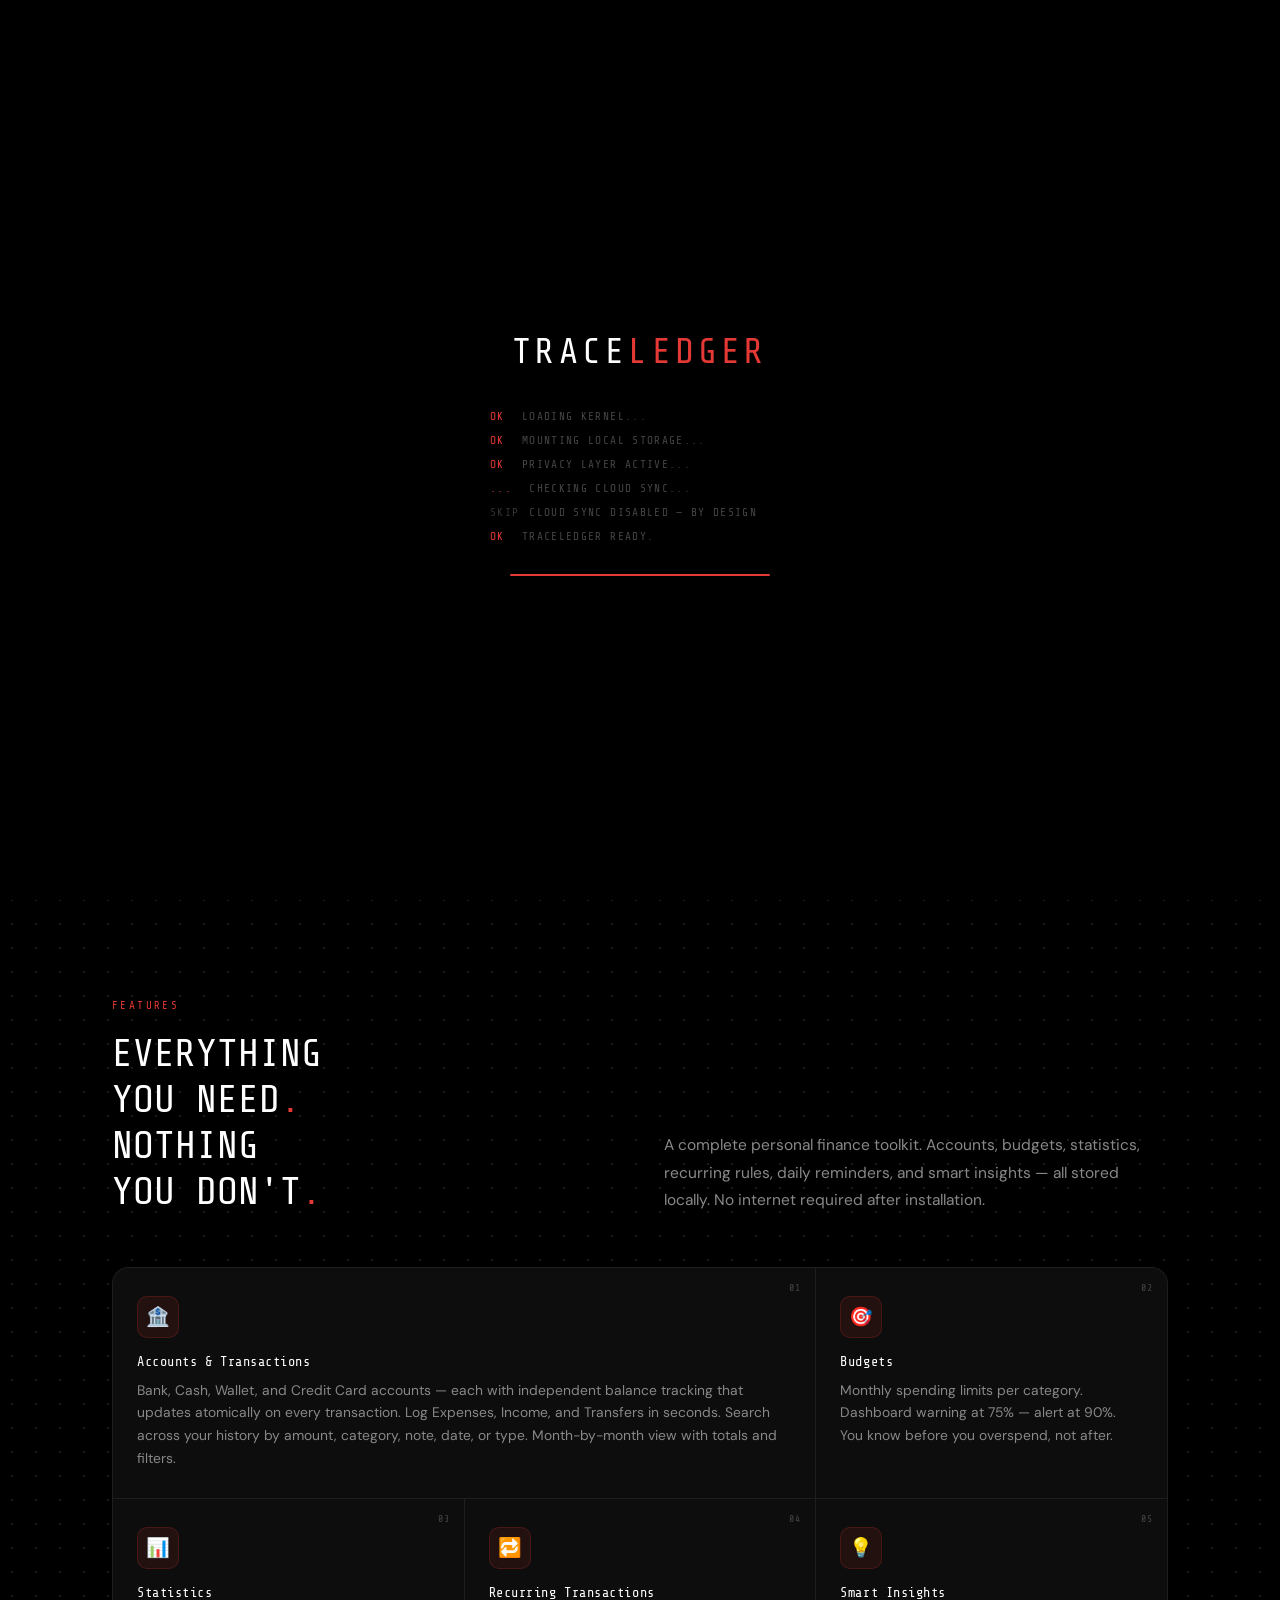
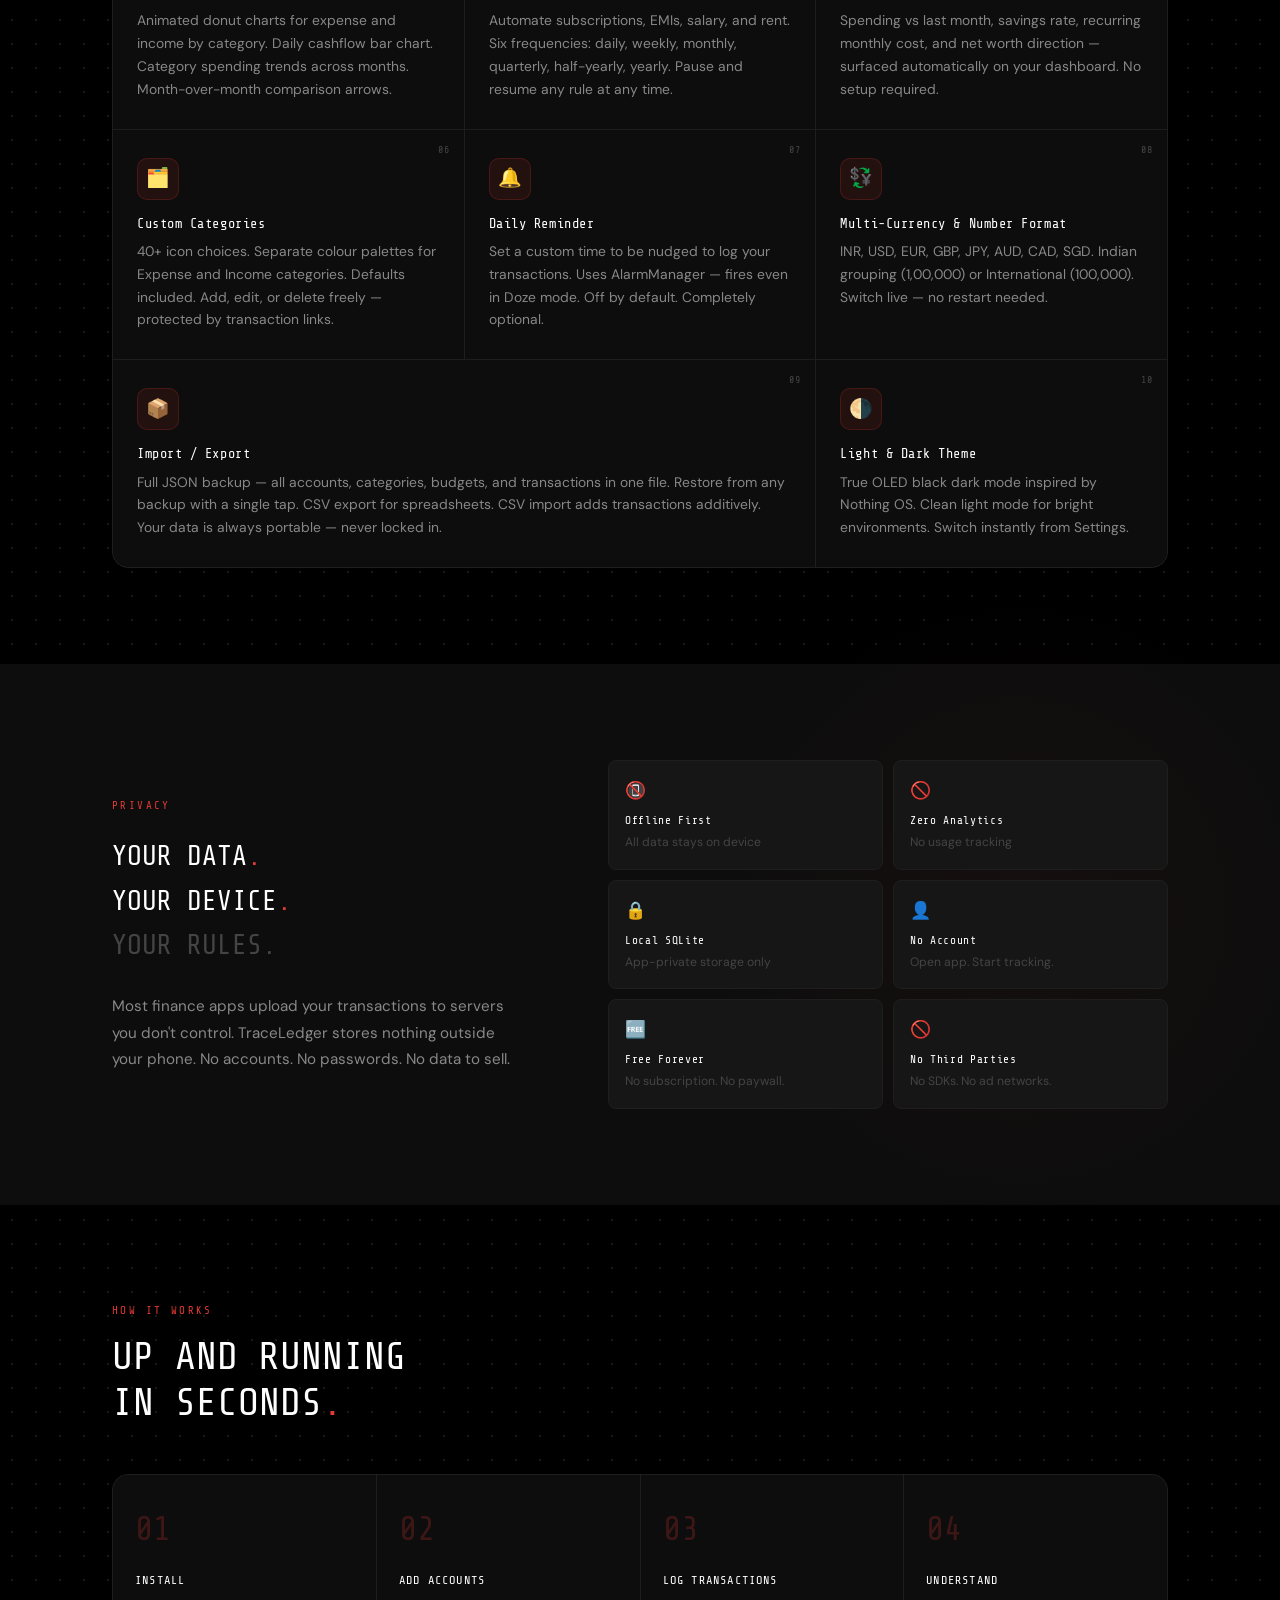
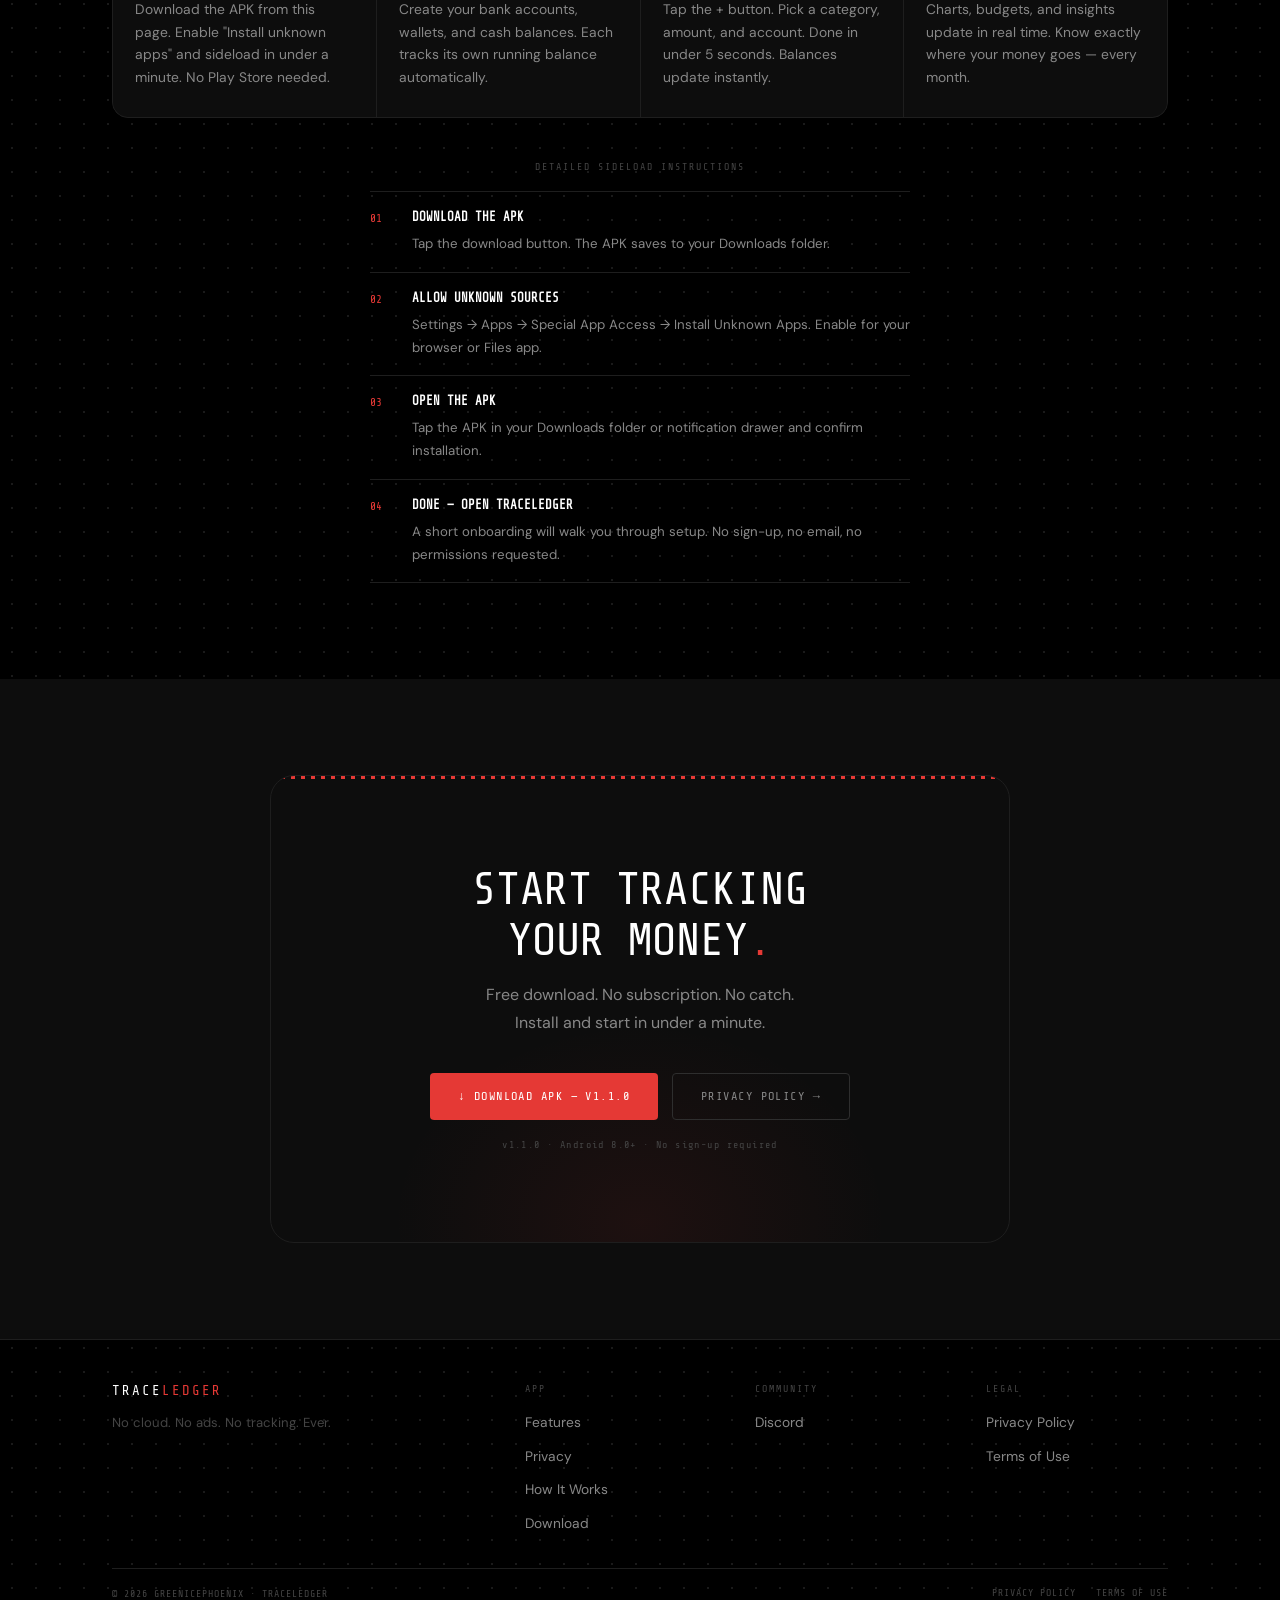
==== commit 1cc90983: "v1.1.0 — updated website final" ====
--- a/Docs/index.html
+++ b/Docs/index.html
@@ -492,8 +492,19 @@
                 </p>
             </div>
 
+            <div class="feat-card animate-in">
+                <span class="feat-card__n">08</span>
+                <div class="feat-card__icon">💱</div>
+                <h3 class="feat-card__title">Multi-Currency &amp; Number Format</h3>
+                <p class="feat-card__desc">
+                    INR, USD, EUR, GBP, JPY, AUD, CAD, SGD.
+                    Indian grouping (1,00,000) or International (100,000).
+                    Switch live — no restart needed.
+                </p>
+            </div>
+
             <div class="feat-card feat-card--wide animate-in">
-                <span class="feat-card__n">08</span>
+                <span class="feat-card__n">09</span>
                 <div class="feat-card__icon">📦</div>
                 <h3 class="feat-card__title">Import / Export</h3>
                 <p class="feat-card__desc">
@@ -504,7 +515,7 @@
             </div>
 
             <div class="feat-card animate-in">
-                <span class="feat-card__n">09</span>
+                <span class="feat-card__n">10</span>
                 <div class="feat-card__icon">🌗</div>
                 <h3 class="feat-card__title">Light &amp; Dark Theme</h3>
                 <p class="feat-card__desc">
@@ -514,16 +525,7 @@
                 </p>
             </div>
 
-            <div class="feat-card animate-in">
-                <span class="feat-card__n">10</span>
-                <div class="feat-card__icon">💱</div>
-                <h3 class="feat-card__title">Multi-Currency &amp; Number Format</h3>
-                <p class="feat-card__desc">
-                    INR, USD, EUR, GBP, JPY, AUD, CAD, SGD.
-                    Indian grouping (1,00,000) or International (100,000).
-                    Switch live — no restart needed.
-                </p>
-            </div>
+
 
         </div>
     </div>
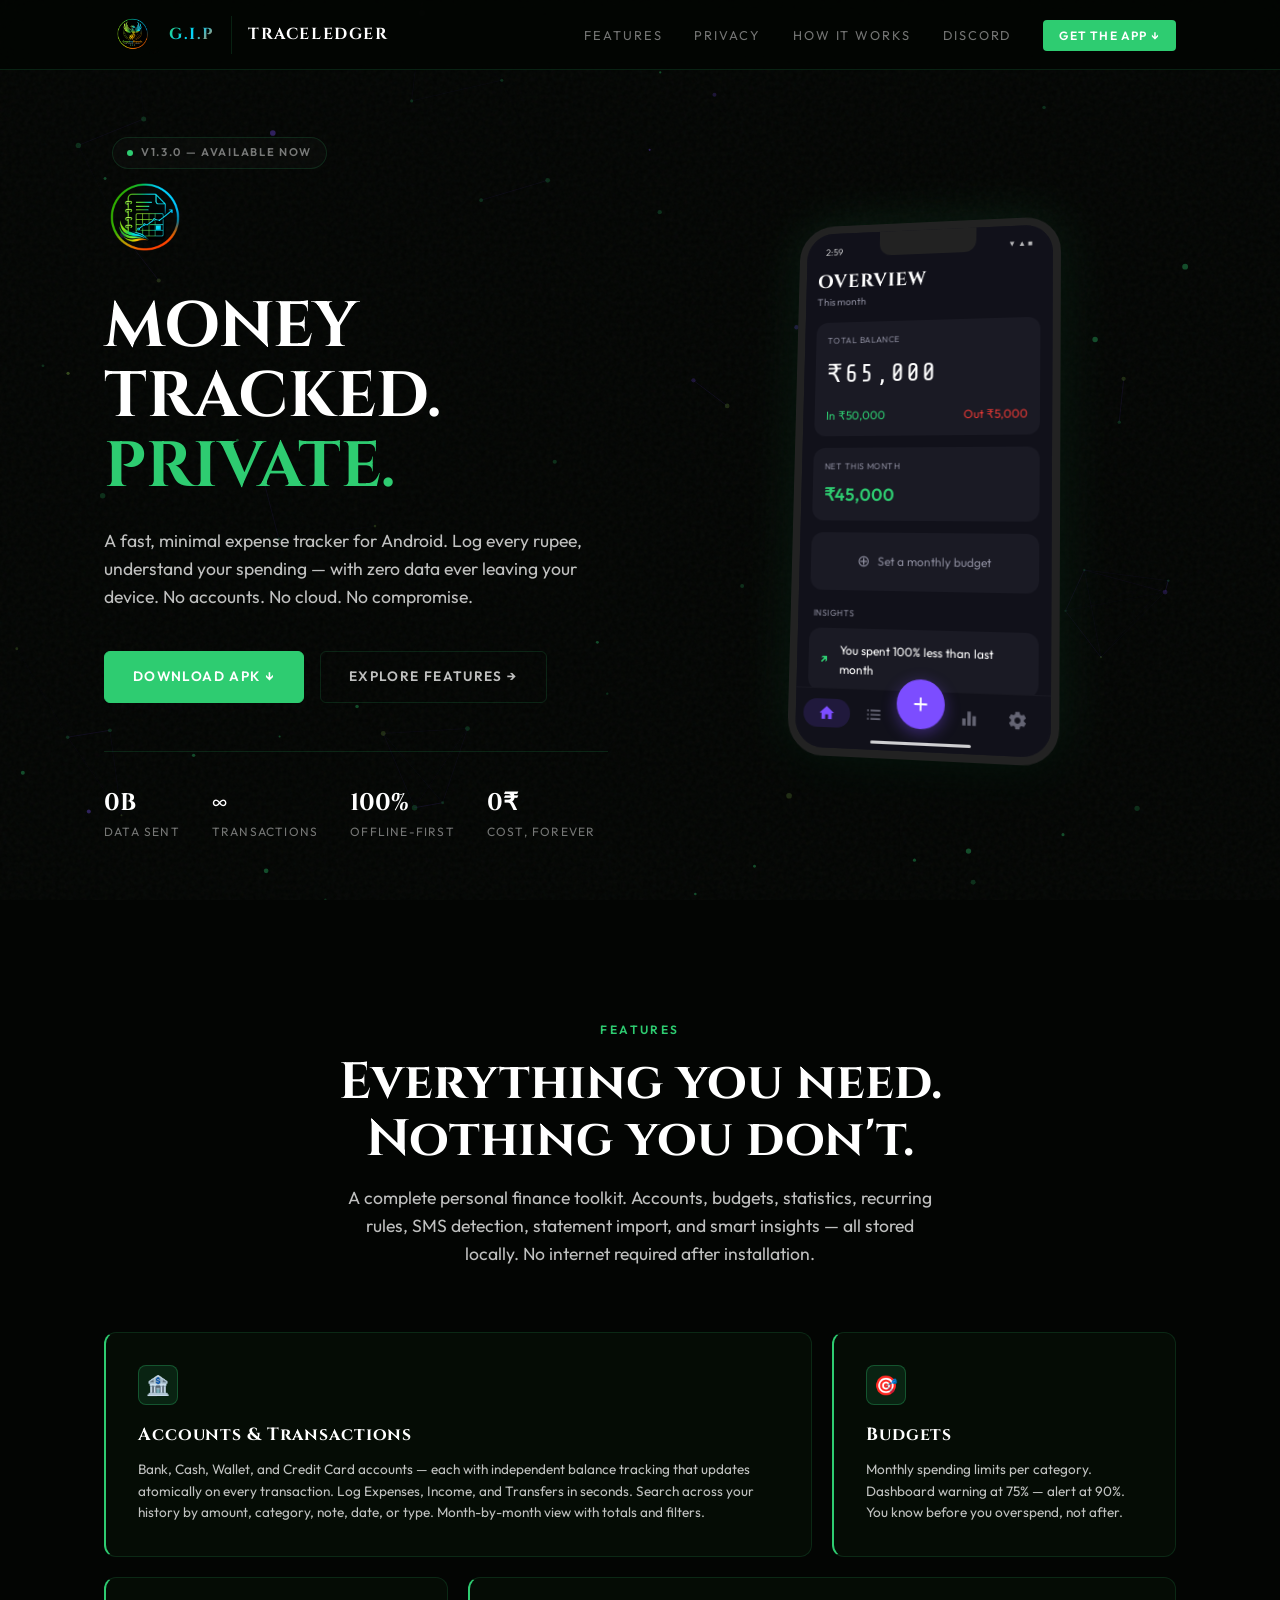
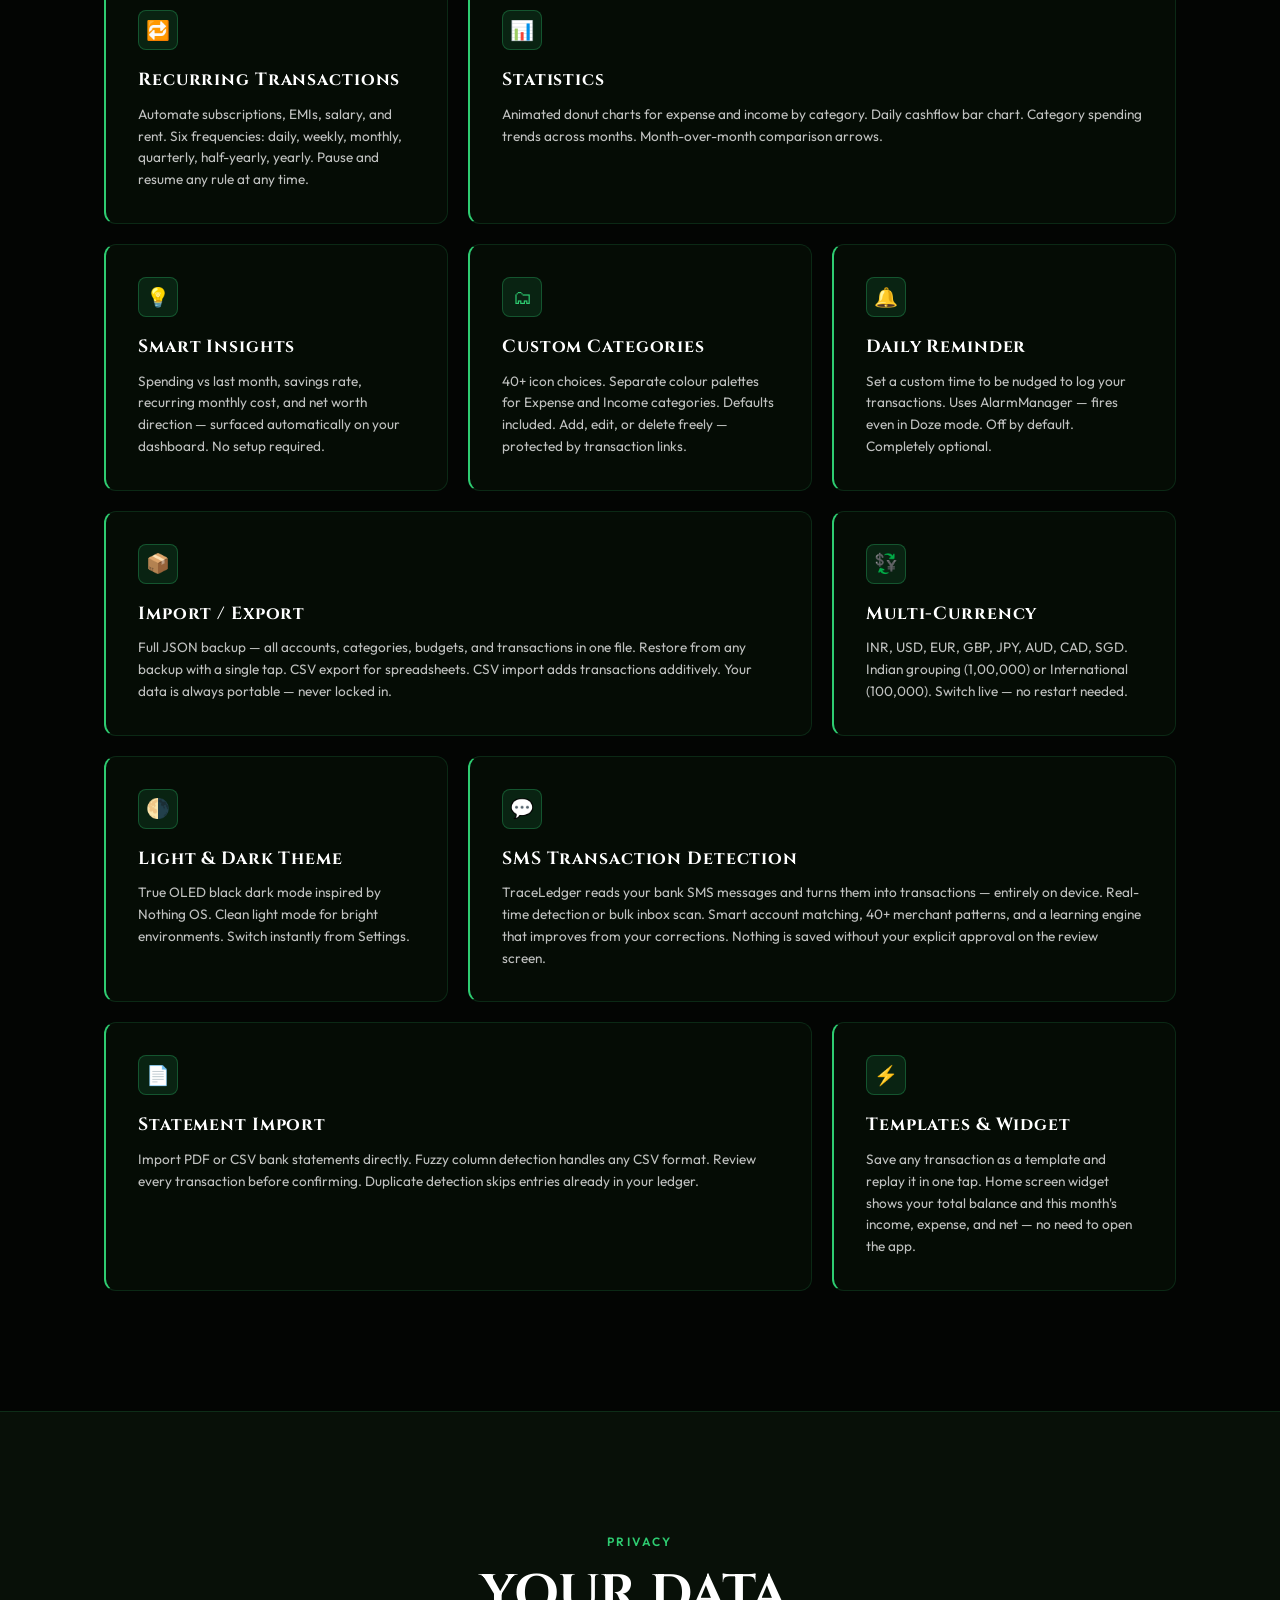
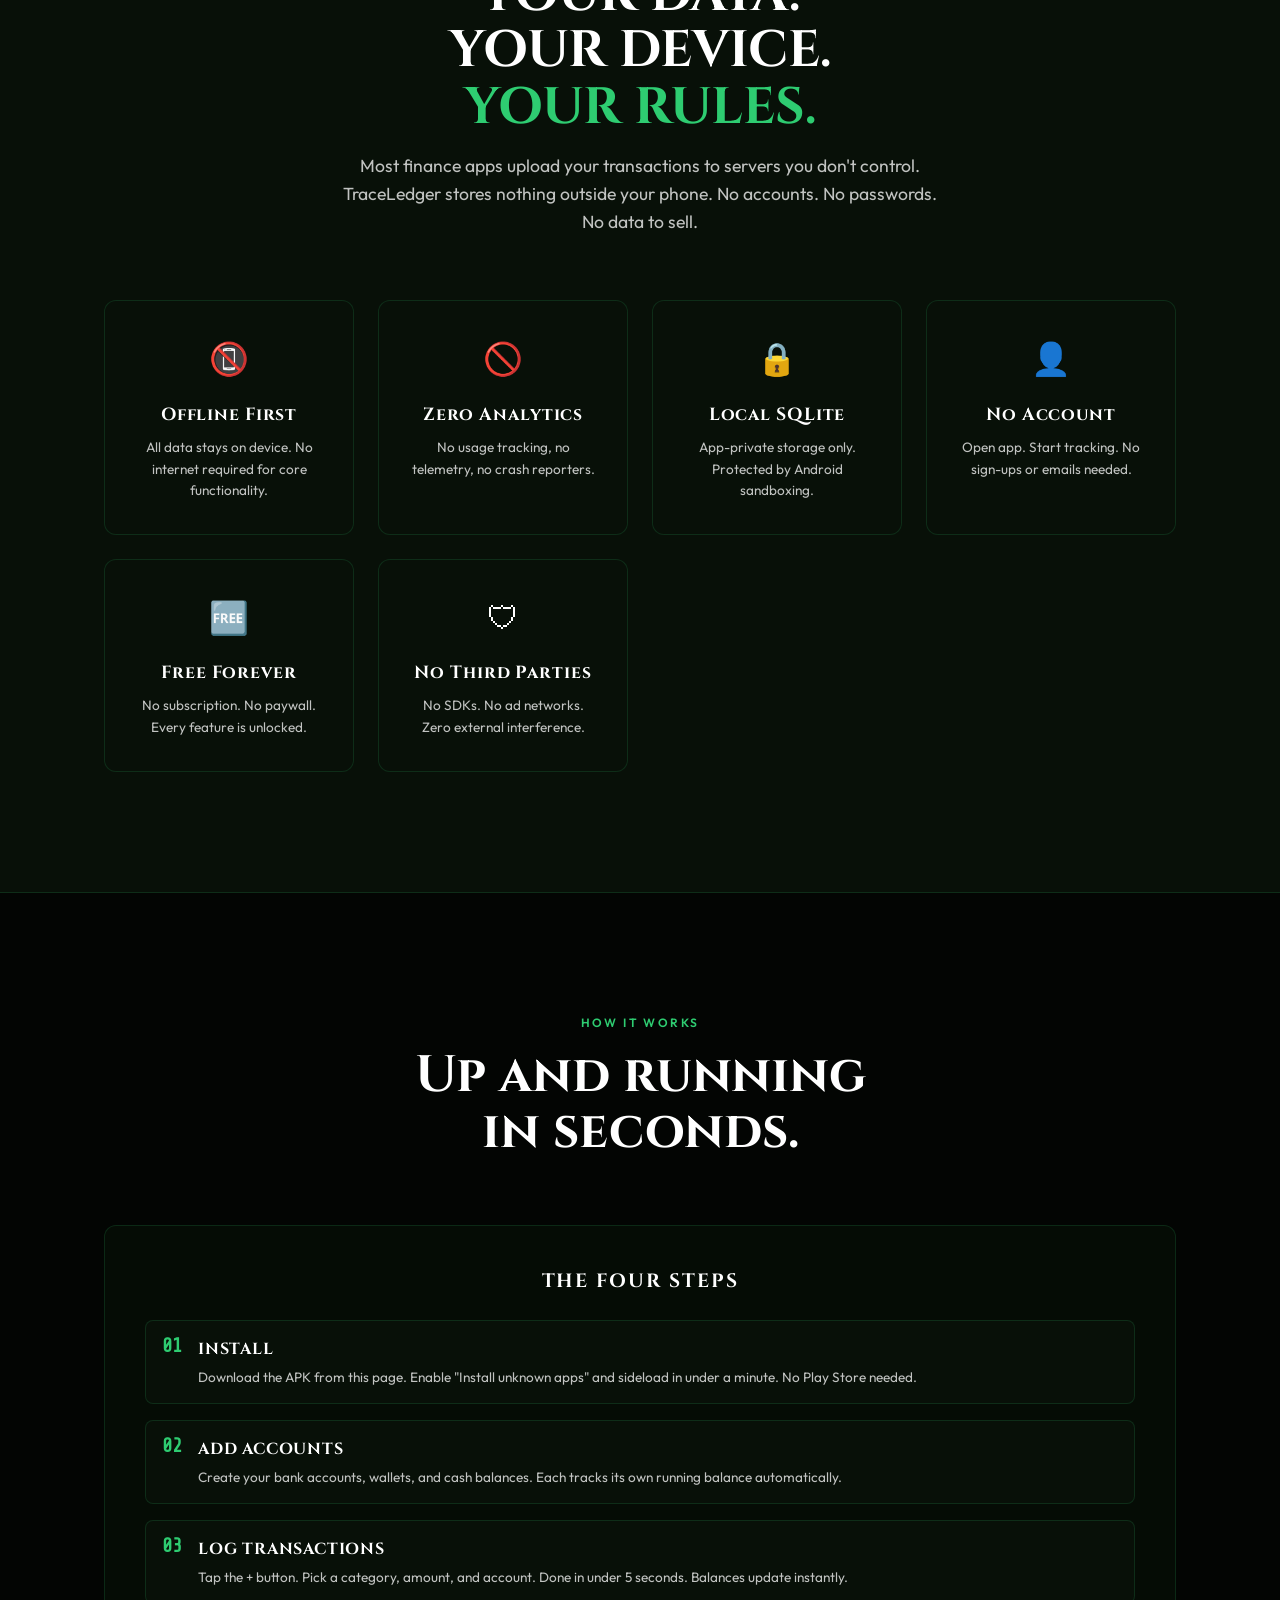
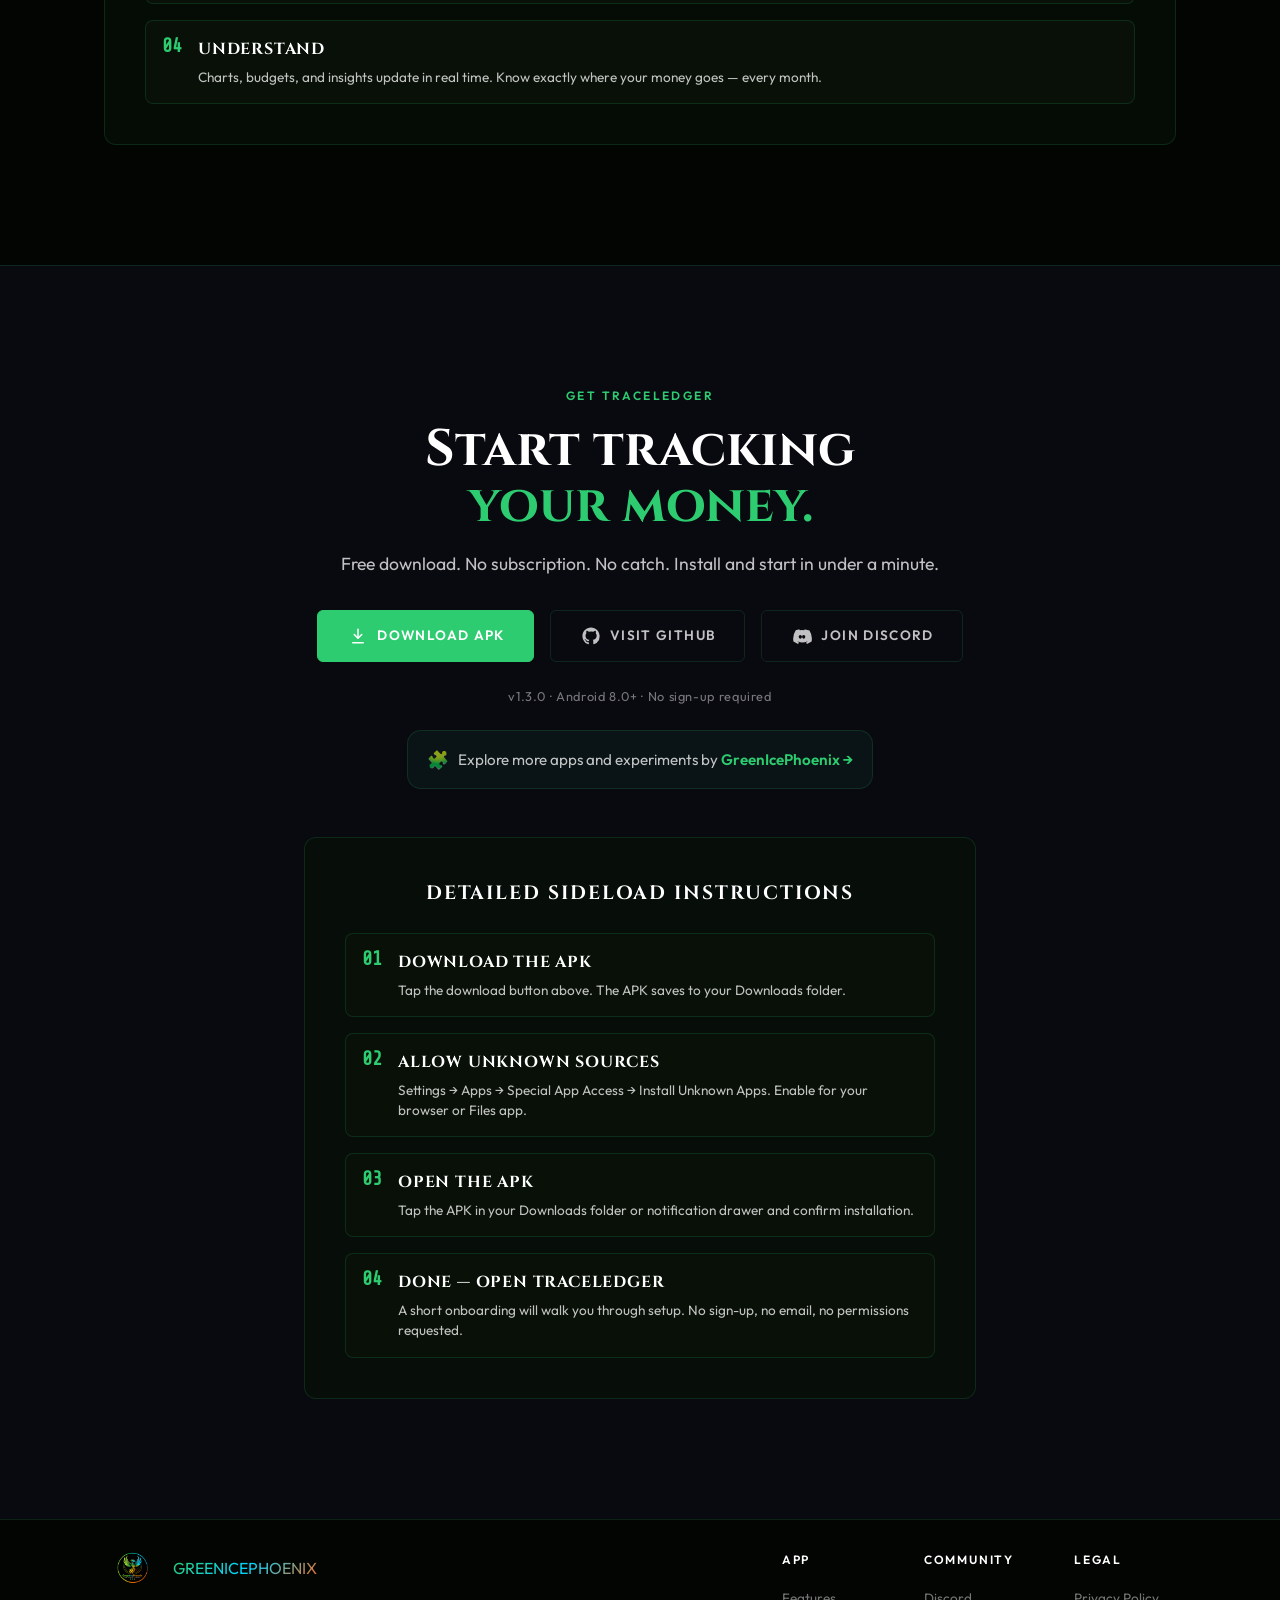
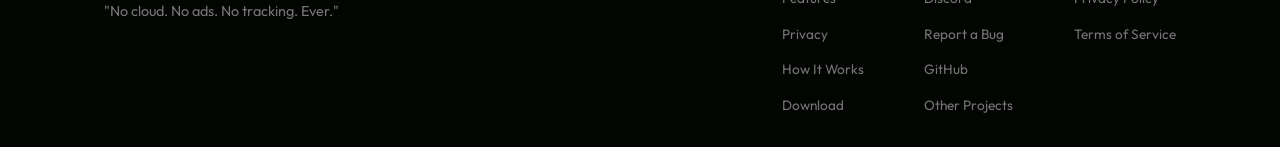
==== commit a49a4a3a: "v1.3.0 - final v2 - set data extraction rules and update data backup to false" ====
--- a/Docs/index.html
+++ b/Docs/index.html
@@ -1,725 +1,744 @@
 <!DOCTYPE html>
-<html lang="en">
+<html lang="en" data-theme="dark">
 <head>
-    <!--
-      TRACELEDGER — Landing Page
-      Author: GreenIcePhoenix
-      Package: com.greenicephoenix.traceledger
-
-      Font strategy (both OFL licensed — safe for commercial use):
-        Share Tech Mono → dot matrix heading aesthetic
-        DM Sans         → clean readable body text
-    -->
-    <meta charset="UTF-8">
-    <meta name="viewport" content="width=device-width, initial-scale=1.0">
-    <title>TraceLedger — Private Finance Tracker for Android</title>
-    <meta name="description" content="Track every rupee, offline. No cloud, no ads, no accounts. A privacy-first expense tracker with budgets, statistics, and recurring transactions. Free forever.">
-    <meta name="keywords" content="expense tracker, budget app, android finance app, offline finance, private expense tracker, traceledger, rupee tracker, no cloud finance">
-    <meta name="author" content="GreenIcePhoenix">
-    <meta property="og:title" content="TraceLedger — Private Finance Tracker">
-    <meta property="og:description" content="Track every rupee, offline. No cloud, no ads, no accounts. Free forever.">
-    <meta property="og:type" content="website">
-    <meta property="og:url" content="https://traceledger.pages.dev">
-    <meta name="theme-color" content="#000000">
-    <link rel="canonical" href="https://traceledger.pages.dev">
-    <link rel="preconnect" href="https://fonts.googleapis.com">
-    <link rel="preconnect" href="https://fonts.gstatic.com" crossorigin>
-    <link href="https://fonts.googleapis.com/css2?family=Share+Tech+Mono&family=DM+Sans:opsz,wght@9..40,300;9..40,400;9..40,500&display=swap" rel="stylesheet">
-
-    <style>
-        :root {
-          --bg:           #000000;
-          --surface:      #0D0D0D;
-          --surface-2:    #161616;
-          --border:       #1E1E1E;
-          --border-light: #2E2E2E;
-          --text:         #FFFFFF;
-          --muted:        #888888;
-          --faint:        #444444;
-          --accent:       #E53935;
-          --accent-dim:   rgba(229,57,53,0.10);
-          --green:        #4CAF50;
-          --font-mono: 'Share Tech Mono','Courier New',monospace;
-          --font-body: 'DM Sans','Helvetica Neue',sans-serif;
-          --nav-h: 64px;
-          --max-w: 1120px;
-          --r: 4px; --r-lg: 8px; --r-xl: 16px;
-          --t-fast: 150ms ease; --t-base: 250ms ease;
-        }
-        *,*::before,*::after{box-sizing:border-box;margin:0;padding:0;}
-        html{scroll-behavior:smooth;font-size:16px;-webkit-text-size-adjust:100%;}
-        body{
-          background:var(--bg);color:var(--text);
-          font-family:var(--font-body);font-size:1rem;line-height:1.6;
-          min-height:100vh;overflow-x:hidden;
-          background-image:radial-gradient(circle,#1a1a1a 1px,transparent 1px);
-          background-size:24px 24px;
-        }
-        a{color:inherit;text-decoration:none;}
-        img{display:block;max-width:100%;}
-        ul,ol{list-style:none;}
-        button{cursor:pointer;border:none;background:none;font-family:inherit;}
-        h1,h2,h3,h4{font-family:var(--font-mono);font-weight:400;line-height:1.2;}
-        h1{font-size:clamp(2rem,5vw,3.5rem);}
-        h2{font-size:clamp(1.5rem,3.5vw,2.4rem);}
-        h3{font-size:clamp(1rem,2.5vw,1.3rem);}
-        p{color:var(--muted);line-height:1.75;}
-        .accent{color:var(--accent);}
-        .dim{color:var(--faint);}
-        .label{font-family:var(--font-mono);font-size:0.68rem;letter-spacing:0.22em;text-transform:uppercase;color:var(--accent);}
-        .wrap{max-width:var(--max-w);margin:0 auto;padding:0 32px;}
-        .section{padding:96px 0;}
-        .section--alt{background:var(--surface);}
-
-        /* ── BOOT ────────────────────────────────────────────────── */
-        #boot{
-          position:fixed;inset:0;z-index:9000;background:var(--bg);
-          display:flex;flex-direction:column;align-items:center;justify-content:center;gap:28px;
-          transition:opacity .5s ease,visibility .5s ease;
-        }
-        #boot.done{opacity:0;visibility:hidden;pointer-events:none;}
-        .boot-logo{font-family:var(--font-mono);font-size:clamp(1.4rem,4vw,2.2rem);letter-spacing:.12em;}
-        .boot-logo em{color:var(--accent);font-style:normal;}
-        .boot-lines{font-family:var(--font-mono);font-size:.7rem;color:var(--faint);letter-spacing:.12em;display:flex;flex-direction:column;gap:6px;min-width:300px;}
-        .boot-line{opacity:0;}.boot-line.show{animation:bootFade .22s ease forwards;}
-        .boot-line .ok{color:var(--accent);margin-right:10px;}.boot-line .skip{color:#333;margin-right:10px;}
-        .boot-bar-wrap{width:260px;height:2px;background:var(--surface-2);border-radius:2px;overflow:hidden;}
-        .boot-bar{height:100%;background:var(--accent);width:0%;transition:width .1s linear;}
-
-        /* ── NAV ─────────────────────────────────────────────────── */
-        .nav{position:fixed;top:0;left:0;right:0;height:var(--nav-h);z-index:500;border-bottom:1px solid var(--border);background:rgba(0,0,0,.88);backdrop-filter:blur(14px);-webkit-backdrop-filter:blur(14px);}
-        .nav__inner{max-width:var(--max-w);margin:0 auto;padding:0 32px;height:100%;display:flex;align-items:center;justify-content:space-between;}
-        .nav__brand{font-family:var(--font-mono);font-size:.92rem;letter-spacing:.14em;}
-        .nav__brand span{color:var(--accent);}
-        .nav__links{display:flex;align-items:center;gap:32px;}
-        .nav__link{font-family:var(--font-mono);font-size:.7rem;letter-spacing:.12em;color:var(--muted);transition:color var(--t-fast);}
-        .nav__link:hover{color:var(--text);}
-        .nav__cta{display:inline-flex;align-items:center;gap:6px;padding:8px 16px;background:var(--text);color:var(--bg);font-family:var(--font-mono);font-size:.7rem;letter-spacing:.14em;border-radius:var(--r);transition:opacity var(--t-fast);}
-        .nav__cta:hover{opacity:.85;}
-        .nav__burger{display:none;flex-direction:column;justify-content:center;gap:5px;padding:8px;min-width:44px;min-height:44px;align-items:center;}
-        .nav__burger span{display:block;width:22px;height:2px;background:var(--text);border-radius:1px;transition:transform var(--t-base),opacity var(--t-base);}
-
-        /* ── BADGE ───────────────────────────────────────────────── */
-        .badge{display:inline-flex;align-items:center;gap:6px;padding:5px 14px;border:1px solid var(--border-light);border-radius:100px;font-family:var(--font-mono);font-size:.68rem;letter-spacing:.14em;color:var(--muted);}
-        .badge .dot{width:6px;height:6px;border-radius:50%;background:var(--accent);animation:pulseDot 2s infinite;}
-
-        /* ── BUTTONS ─────────────────────────────────────────────── */
-        .btn{display:inline-flex;align-items:center;gap:8px;padding:13px 28px;font-family:var(--font-mono);font-size:.75rem;letter-spacing:.12em;text-transform:uppercase;border-radius:var(--r);transition:transform .18s ease,box-shadow .18s ease,opacity .15s ease;white-space:nowrap;}
-        .btn-red{background:var(--accent);color:#fff;}
-        .btn-red:hover{transform:translateY(-2px);box-shadow:0 10px 32px rgba(229,57,53,.35);}
-        .btn-ghost{background:transparent;color:var(--muted);border:1px solid var(--border-light);}
-        .btn-ghost:hover{border-color:var(--muted);color:var(--text);}
-
-        /* ── HERO ────────────────────────────────────────────────── */
-        .hero{min-height:100vh;display:flex;align-items:center;padding-top:var(--nav-h);position:relative;overflow:hidden;}
-        .hero::before{content:'';position:absolute;bottom:-200px;left:-200px;width:700px;height:700px;background:radial-gradient(circle,rgba(229,57,53,.07) 0%,transparent 65%);pointer-events:none;}
-        .hero__inner{position:relative;z-index:1;width:100%;max-width:var(--max-w);margin:0 auto;padding:80px 32px;display:grid;grid-template-columns:1fr 1fr;gap:64px;align-items:center;}
-        .hero__badge{margin-bottom:20px;}
-        .hero__title{font-size:clamp(2.2rem,5vw,4rem);line-height:1.08;margin-bottom:20px;}
-        .hero__sub{font-size:1.02rem;color:var(--muted);line-height:1.75;max-width:480px;margin-bottom:28px;}
-        .hero__btns{display:flex;gap:14px;flex-wrap:wrap;margin-bottom:40px;}
-        .hero__stats{display:flex;border:1px solid var(--border);border-radius:var(--r-lg);overflow:hidden;}
-        .hstat{flex:1;padding:16px 20px;border-right:1px solid var(--border);}
-        .hstat:last-child{border-right:none;}
-        .hstat-n{font-family:var(--font-mono);font-size:1.45rem;display:block;margin-bottom:3px;}
-        .hstat-l{font-family:var(--font-mono);font-size:.6rem;letter-spacing:.16em;text-transform:uppercase;color:var(--faint);}
-
-        /* App preview panel */
-        .hero__panel{width:100%;max-width:360px;background:var(--surface);border:1px solid var(--border-light);border-radius:var(--r-xl);overflow:hidden;}
-        .panel-header{padding:14px 20px;border-bottom:1px solid var(--border);display:flex;align-items:center;justify-content:space-between;}
-        .panel-header-label{font-family:var(--font-mono);font-size:.6rem;letter-spacing:.2em;color:var(--faint);}
-        .panel-dot{width:8px;height:8px;border-radius:50%;background:var(--accent);animation:pulseDot 2s infinite;}
-        .panel-body{padding:20px;}
-        .panel-small-label{font-family:var(--font-mono);font-size:.58rem;letter-spacing:.2em;color:var(--faint);margin-bottom:4px;}
-        .panel-balance{font-family:var(--font-mono);font-size:1.9rem;margin-bottom:16px;}
-        .panel-row{display:flex;gap:8px;margin-bottom:8px;}
-        .panel-card{flex:1;padding:12px;background:var(--surface-2);border:1px solid var(--border);border-radius:var(--r-lg);}
-        .panel-card-label{font-family:var(--font-mono);font-size:.58rem;letter-spacing:.18em;color:var(--faint);margin-bottom:3px;}
-        .panel-card-val{font-family:var(--font-mono);font-size:.9rem;}
-        .panel-card-val.in{color:var(--green);}
-        .panel-card-val.out{color:var(--accent);}
-        .panel-bar-bg{height:3px;background:var(--border);border-radius:2px;overflow:hidden;margin-top:10px;}
-        .panel-bar{height:100%;background:var(--accent);border-radius:2px;animation:barGrow 2s ease-out forwards;}
-
-        /* Ticker */
-        .ticker{position:absolute;bottom:0;left:0;right:0;border-top:1px solid var(--border);padding:8px 0;overflow:hidden;}
-        .ticker-track{display:flex;gap:56px;animation:tickerScroll 32s linear infinite;width:max-content;white-space:nowrap;}
-        .ticker-item{font-family:var(--font-mono);font-size:.63rem;letter-spacing:.2em;text-transform:uppercase;color:var(--faint);}
-        .ticker-sep{color:var(--accent);margin:0 8px;}
-
-        /* ── FEATURES ────────────────────────────────────────────── */
-        .feat-header{display:grid;grid-template-columns:1fr 1fr;gap:48px;align-items:end;margin-bottom:52px;}
-        .feat-grid{display:grid;grid-template-columns:repeat(3,1fr);gap:1px;background:var(--border);border:1px solid var(--border);border-radius:var(--r-xl);overflow:hidden;}
-        .feat-card{background:var(--surface);padding:28px 24px;position:relative;overflow:hidden;transition:background var(--t-base);}
-        .feat-card::after{content:'';position:absolute;top:0;left:0;width:100%;height:3px;background:var(--accent);transform:scaleX(0);transform-origin:left;transition:transform .35s ease;}
-        .feat-card:hover{background:var(--surface-2);}.feat-card:hover::after{transform:scaleX(1);}
-        .feat-card--wide{grid-column:span 2;}
-        .feat-card__n{position:absolute;top:12px;right:14px;font-family:var(--font-mono);font-size:.62rem;letter-spacing:.1em;color:var(--faint);}
-        .feat-card__icon{width:42px;height:42px;background:var(--accent-dim);border:1px solid rgba(229,57,53,.18);border-radius:10px;display:flex;align-items:center;justify-content:center;font-size:19px;margin-bottom:16px;}
-        .feat-card__title{font-family:var(--font-mono);font-size:.85rem;letter-spacing:.04em;color:var(--text);margin-bottom:8px;}
-        .feat-card__desc{font-size:.865rem;color:var(--muted);line-height:1.65;}
-
-        /* ── PRIVACY ─────────────────────────────────────────────── */
-        .privacy-layout{display:grid;grid-template-columns:5fr 7fr;gap:96px;align-items:center;position:relative;}
-        .privacy-layout::before{content:'';position:absolute;top:-200px;right:-200px;width:700px;height:700px;background:radial-gradient(circle,rgba(229,57,53,.04) 0%,transparent 65%);pointer-events:none;z-index:0;}
-        .privacy-manifesto{font-family:var(--font-mono);font-size:clamp(1.1rem,2.4vw,1.7rem);line-height:1.65;position:relative;z-index:1;}
-        .privacy-badges{display:grid;grid-template-columns:1fr 1fr;gap:10px;position:relative;z-index:1;}
-        .priv-badge{background:var(--surface-2);border:1px solid var(--border);border-radius:var(--r-lg);padding:16px;transition:border-color var(--t-base),transform var(--t-base);}
-        .priv-badge:hover{border-color:var(--border-light);transform:translateY(-2px);}
-        .priv-badge__icon{font-size:17px;margin-bottom:8px;}
-        .priv-badge__title{font-family:var(--font-mono);font-size:.7rem;letter-spacing:.06em;color:var(--text);margin-bottom:3px;}
-        .priv-badge__sub{font-size:.76rem;color:var(--faint);}
-
-        /* ── HOW IT WORKS ────────────────────────────────────────── */
-        .steps{display:grid;grid-template-columns:repeat(4,1fr);gap:1px;background:var(--border);border:1px solid var(--border);border-radius:var(--r-xl);overflow:hidden;margin-top:48px;}
-        .step{background:var(--surface);padding:28px 22px;transition:background var(--t-base);}
-        .step:hover{background:var(--surface-2);}
-        .step__n{font-family:var(--font-mono);font-size:2.1rem;color:rgba(229,57,53,.22);display:block;margin-bottom:14px;}
-        .step__title{font-family:var(--font-mono);font-size:.75rem;letter-spacing:.1em;text-transform:uppercase;color:var(--text);margin-bottom:8px;}
-        .step__desc{font-size:.865rem;color:var(--muted);line-height:1.65;}
-
-        /* Install steps */
-        .install-wrap{margin-top:40px;max-width:540px;margin-left:auto;margin-right:auto;}
-        .install-label{font-family:var(--font-mono);font-size:.62rem;letter-spacing:.2em;color:var(--faint);text-align:center;margin-bottom:16px;}
-        .install-step{display:flex;gap:18px;align-items:flex-start;padding:16px 0;border-top:1px solid var(--border);}
-        .install-step:last-child{border-bottom:1px solid var(--border);}
-        .install-step__n{font-family:var(--font-mono);font-size:.7rem;color:var(--accent);min-width:24px;padding-top:2px;flex-shrink:0;}
-        .install-step__body strong{display:block;font-family:var(--font-mono);font-size:.78rem;color:var(--text);margin-bottom:4px;}
-        .install-step__body p{font-size:.83rem;color:var(--muted);margin:0;}
-
-        /* ── DOWNLOAD CTA ────────────────────────────────────────── */
-        .dl-card{background:var(--surface);border:1px solid var(--border);border-radius:24px;padding:88px 56px;text-align:center;position:relative;overflow:hidden;max-width:740px;margin:0 auto;}
-        .dl-card::before{content:'';position:absolute;top:0;left:0;right:0;height:3px;background:repeating-linear-gradient(90deg,var(--accent) 0,var(--accent) 4px,transparent 4px,transparent 10px);}
-        .dl-card::after{content:'';position:absolute;bottom:-180px;left:50%;transform:translateX(-50%);width:500px;height:400px;background:radial-gradient(ellipse,rgba(229,57,53,.08) 0%,transparent 70%);pointer-events:none;}
-        .dl-title{font-family:var(--font-mono);font-size:clamp(1.6rem,4vw,2.8rem);line-height:1.15;margin-bottom:14px;position:relative;z-index:1;}
-        .dl-sub{font-size:1rem;color:var(--muted);line-height:1.75;margin-bottom:36px;position:relative;z-index:1;}
-        .dl-btns{display:flex;gap:14px;justify-content:center;flex-wrap:wrap;position:relative;z-index:1;}
-        #dl-meta{font-family:var(--font-mono);font-size:.63rem;letter-spacing:.14em;color:var(--faint);margin-top:16px;position:relative;z-index:1;}
-
-        /* ── FOOTER ──────────────────────────────────────────────── */
-        .footer{border-top:1px solid var(--border);padding:40px 0 24px;}
-        .footer__inner{display:grid;grid-template-columns:2fr 1fr 1fr 1fr;gap:48px;margin-bottom:32px;}
-        .footer__brand-logo{font-family:var(--font-mono);font-size:.88rem;letter-spacing:.14em;margin-bottom:10px;}
-        .footer__brand-logo span{color:var(--accent);}
-        .footer__tagline{font-size:.82rem;color:var(--faint);}
-        .footer__col-title{font-family:var(--font-mono);font-size:.62rem;letter-spacing:.2em;color:var(--faint);margin-bottom:12px;}
-        .footer__col-links{display:flex;flex-direction:column;gap:8px;}
-        .footer__col-link{font-size:.86rem;color:var(--muted);transition:color var(--t-fast);}
-        .footer__col-link:hover{color:var(--text);}
-        .footer__bottom{display:flex;align-items:center;justify-content:space-between;padding-top:16px;border-top:1px solid var(--border);}
-        .footer__copy{font-family:var(--font-mono);font-size:.62rem;color:var(--faint);letter-spacing:.1em;}
-        .footer__legal{display:flex;gap:20px;}
-        .footer__legal-link{font-family:var(--font-mono);font-size:.62rem;color:var(--faint);letter-spacing:.1em;transition:color var(--t-fast);}
-        .footer__legal-link:hover{color:var(--muted);}
-
-        /* ── ANIMATIONS ──────────────────────────────────────────── */
-        .animate-in{opacity:0;transform:translateY(16px);transition:opacity .55s ease,transform .55s ease;}
-        .animate-in.visible{opacity:1;transform:translateY(0);}
-
-        @keyframes bootFade{from{opacity:0;transform:translateX(-6px);}to{opacity:1;transform:translateX(0);}}
-        @keyframes pulseDot{0%,100%{opacity:1;transform:scale(1);}50%{opacity:.5;transform:scale(.8);}}
-        @keyframes tickerScroll{from{transform:translateX(0);}to{transform:translateX(-50%);}}
-        @keyframes barGrow{from{width:0%;}to{width:68%;}}
-
-        /* ── RESPONSIVE ──────────────────────────────────────────── */
-        @media(max-width:900px){
-          .nav__links{display:none;}.nav__burger{display:flex;}
-          .hero__inner{grid-template-columns:1fr;text-align:center;gap:40px;}
-          .hero__panel{margin:0 auto;}.hero__btns{justify-content:center;}
-          .hero__sub{margin:0 auto 28px;}.hero__stats{flex-wrap:wrap;}
-          .feat-header{grid-template-columns:1fr;gap:20px;}
-          .feat-grid{grid-template-columns:1fr 1fr;}
-          .feat-card--wide{grid-column:span 2;}
-          .privacy-layout{grid-template-columns:1fr;gap:48px;}
-          .steps{grid-template-columns:1fr 1fr;}
-          .footer__inner{grid-template-columns:1fr 1fr;}
-        }
-
-        @media(max-width:600px){
-          .wrap{padding:0 16px;}
-          .section{padding:64px 0;}
-          .feat-grid{grid-template-columns:1fr;}.feat-card--wide{grid-column:span 1;}
-          .privacy-badges{grid-template-columns:1fr;}
-          .steps{grid-template-columns:1fr;}
-          .footer__inner{grid-template-columns:1fr;}
-          .footer__bottom{flex-direction:column;gap:12px;text-align:center;}
-          .footer__legal{justify-content:center;}
-          .dl-card{padding:56px 24px;border-radius:16px;}
-          .hero__inner{padding:60px 16px;}
-
-          .nav__links.open{
-            display:flex!important;flex-direction:column;align-items:stretch;
-            position:fixed;top:var(--nav-h);left:0;
-            width:100vw;height:calc(100vh - var(--nav-h));
-            background:#000;border-top:1px solid var(--border);
-            padding:28px 20px 48px;gap:0;z-index:9999;
-            overflow-y:auto;-webkit-overflow-scrolling:touch;
-          }
-          .nav__links.open li{display:block;width:100%;}
-          .nav__links.open .nav__link{
-            display:block;width:100%;padding:16px 0;
-            font-family:var(--font-mono);font-size:1rem;
-            letter-spacing:.15em;color:var(--text);
-            border-bottom:1px solid var(--border);
-          }
-          .nav__links.open .nav__cta{
-            display:flex;justify-content:center;width:100%;
-            margin-top:20px;padding:14px 24px;font-size:.85rem;
-            background:var(--text);color:var(--bg);border-radius:var(--r);
-          }
-        }
-    </style>
+  <meta charset="UTF-8">
+  <meta name="viewport" content="width=device-width, initial-scale=1.0">
+  
+  <title>TraceLedger — Private Finance Tracker for Android</title>
+  <meta name="description" content="Track every rupee, offline. No cloud, no ads, no accounts. A privacy-first expense tracker with budgets, statistics, and recurring transactions. Free forever.">
+  <meta name="keywords" content="expense tracker, budget app, android finance app, offline finance, private expense tracker, traceledger, rupee tracker, no cloud finance">
+  <meta name="author" content="GreenIcePhoenix">
+
+  <meta property="og:title" content="TraceLedger — Private Finance Tracker">
+  <meta property="og:description" content="Track every rupee, offline. No cloud, no ads, no accounts. Free forever.">
+  <meta property="og:type" content="website">
+  <meta property="og:url" content="https://traceledger.pages.dev">
+  <meta name="theme-color" content="#030503">
+
+  <link rel="icon" type="image/jpeg" href="GIP_logo.png">
+
+  <link rel="preconnect" href="https://fonts.googleapis.com">
+  <link rel="preconnect" href="https://fonts.gstatic.com" crossorigin>
+  <link href="https://fonts.googleapis.com/css2?family=Cinzel:wght@600;700;900&family=Outfit:wght@300;400;500;600&family=Share+Tech+Mono&display=swap" rel="stylesheet">
+
+  <link rel="stylesheet" href="tl-style.css">
+
+  <style>
+    /* ═══════════════════════════════════════════════════
+       TRACELEDGER — VINES (EARTH) + SOVEREIGN VIOLET THEME
+    ═══════════════════════════════════════════════════ */
+    :root {
+      /* Earthy/Vines dark background */
+      --bg-deep:        #030503;
+      --bg-surface:     #081008;
+      --bg-glass:       rgba(8, 16, 8, 0.7);
+      --border-dim:     rgba(46, 204, 113, 0.15);
+      --border-hover:   rgba(46, 204, 113, 0.35);
+
+      --emerald: #2ECC71;
+      --cryo: #00D4FF;
+      --ember: #FF6B1A;
+      
+      /* The Mix: Vines (Green) as Primary, Violet as Secondary Action */
+      --accent:         #2ECC71; /* Emerald/Vines */
+      --accent-dim:     rgba(46, 204, 113, 0.12);
+      --violet:         #7C4DFF; /* Sovereign Violet */
+      --violet-dim:     rgba(124, 77, 255, 0.2);
+
+      --text-pure:      #FFFFFF;
+      --text-mid:       rgba(255,255,255,0.75);
+      --text-dim:       rgba(255,255,255,0.45);
+
+      --grad-tri: linear-gradient(135deg, var(--emerald) 0%, var(--cryo) 50%, var(--ember) 100%);
+
+      --font-display:   'Cinzel', serif;
+      --font-body:      'Outfit', sans-serif;
+      --font-mono:      'Share Tech Mono', monospace;
+    }
+  </style>
 </head>
 <body>
 
-<!-- BOOT SEQUENCE -->
-<div id="boot">
-    <div class="boot-logo">TRACE<em>LEDGER</em></div>
-    <div class="boot-lines" id="bootLines"></div>
-    <div class="boot-bar-wrap"><div class="boot-bar" id="bootBar"></div></div>
-</div>
-
-<!-- NAV -->
+<canvas id="engine-canvas"></canvas>
+<div class="noise-overlay"></div>
+
 <nav class="nav" role="navigation" aria-label="Main navigation">
-    <div class="nav__inner">
-        <a href="/" class="nav__brand">TRACE<span>LEDGER</span></a>
-        <ul class="nav__links" id="navLinks" role="list">
-            <li><a href="#features" class="nav__link">FEATURES</a></li>
-            <li><a href="#privacy"  class="nav__link">PRIVACY</a></li>
-            <li><a href="#how"      class="nav__link">HOW IT WORKS</a></li>
-            <li><a href="https://discord.gg/MYFfxqvKCQ" class="nav__link" target="_blank" rel="noopener noreferrer">DISCORD</a></li>
-            <li><a href="#download" class="nav__cta">GET THE APP ↓</a></li>
-        </ul>
-        <button class="nav__burger" id="burger" aria-label="Toggle menu" aria-expanded="false" aria-controls="navLinks">
-            <span></span><span></span><span></span>
-        </button>
-    </div>
+  <div class="nav__inner">
+    
+    <div class="nav__logos">
+      <a href="https://greenicephoenix.pages.dev/" class="nav__logo-brand" aria-label="GreenIcePhoenix Home">
+        <img src="GIP_logo.png" alt="G.I.P Icon" style="height: 38px; object-fit: fill; border-radius: 4px;">
+        <span class="nav__logo-text brand-text">G.I.P</span>
+      </a>
+      <div class="nav__logo-app">
+        <span class="nav__logo-text text-accent">TRACELEDGER</span>
+      </div>
+    </div>
+
+    <ul class="nav__links" id="nav-links" role="list">
+      <li><a href="#features" class="nav__link">FEATURES</a></li>
+      <li><a href="#privacy" class="nav__link">PRIVACY</a></li>
+      <li><a href="#how" class="nav__link">HOW IT WORKS</a></li>
+      <li><a href="https://discord.gg/WguVY8wmzT" class="nav__link" target="_blank" rel="noopener noreferrer">DISCORD</a></li>
+      <li><a href="#download" class="nav__cta">GET THE APP ↓</a></li>
+    </ul>
+
+    <button class="nav__hamburger" id="hamburger" aria-label="Toggle menu" aria-expanded="false" aria-controls="nav-links">
+      <span></span><span></span><span></span>
+    </button>
+  </div>
 </nav>
 
-<!-- HERO -->
 <section class="hero" id="home">
-    <div class="hero__inner">
-        <div class="hero__content">
-            <div class="hero__badge">
-        <span class="badge" id="hero-badge">
-          <span class="dot"></span>V1.1.0 — AVAILABLE NOW
+  <div class="wrap hero__inner">
+
+    <div class="hero__content reveal">
+      <div class="hero__eyebrow">
+        <span class="badge">
+          <span class="dot" aria-hidden="true"></span>
+          <span id="hero-version-badge">V1.3.0 — AVAILABLE NOW</span>
         </span>
+      </div>
+
+      <h1 class="hero__title">
+	<span class="hero__void-symbol brand-text" aria-hidden="true"><img src="TraceLedger_logo.png" alt="G.I.P Icon" style="height: 80px;object-fit: inherit;"></span>
+        MONEY TRACKED.<br>
+        <span class="text-accent">PRIVATE.</span>
+      </h1>
+
+      <p class="hero__tagline">
+        A fast, minimal expense tracker for Android. Log every rupee, understand your spending — with zero data ever leaving your device. No accounts. No cloud. No compromise.
+      </p>
+
+      <div class="hero__actions">
+        <a href="#download" id="dl-btn-hero" class="btn btn--primary">DOWNLOAD APK ↓</a>
+        <a href="#features" class="btn btn--ghost">EXPLORE FEATURES →</a>
+      </div>
+
+      <div class="hero__stats">
+        <div>
+          <div class="hero__stat-value text-accent">0B</div>
+          <div class="hero__stat-label">Data Sent</div>
+        </div>
+        <div>
+          <div class="hero__stat-value text-accent">∞</div>
+          <div class="hero__stat-label">Transactions</div>
+        </div>
+        <div>
+          <div class="hero__stat-value text-accent">100%</div>
+          <div class="hero__stat-label">Offline-first</div>
+        </div>
+        <div>
+          <div class="hero__stat-value text-accent">0₹</div>
+          <div class="hero__stat-label">Cost, forever</div>
+        </div>
+      </div>
+    </div>
+
+    <div class="hero__visual reveal">
+      <div class="phone-mockup">
+        <div class="phone-mockup__notch"></div>
+        <div class="phone-mockup__status">
+          <span>2:59</span>
+          <span style="font-size: 0.5rem;">▼ ▲ ■</span>
+        </div>
+
+        <div class="phone-mockup__content">
+          <div class="tl-app">
+            
+            <div class="tl-header">
+              <h1>OVERVIEW</h1>
+              <p>This month</p>
             </div>
-            <h1 class="hero__title">
-                MONEY<br>
-                <span class="dim">TRACKED.</span><br>
-                <span class="accent">PRIVATE.</span>
-            </h1>
-            <p class="hero__sub">
-                A fast, minimal expense tracker for Android. Log every rupee, understand
-                your spending — with zero data ever leaving your device.
-                No accounts. No cloud. No compromise.
-            </p>
-            <div class="hero__btns">
-                <a href="https://traceledger.pages.dev/TraceLedger-1.1.0.apk"
-                   id="dl-btn-hero" class="btn btn-red" download>↓ DOWNLOAD APK</a>
-                <a href="#features" class="btn btn-ghost">EXPLORE FEATURES →</a>
+
+            <div class="tl-card">
+              <div class="tl-label">TOTAL BALANCE</div>
+              <div class="tl-balance">₹65,000</div>
+              <div class="tl-row tl-space-between">
+                <span class="tl-green">In ₹50,000</span>
+                <span class="tl-red">Out ₹5,000</span>
+              </div>
             </div>
-            <div class="hero__stats">
-                <div class="hstat">
-                    <span class="hstat-n">0<span class="accent">B</span></span>
-                    <span class="hstat-l">Data sent to servers</span>
+
+            <div class="tl-card">
+              <div class="tl-label">NET THIS MONTH</div>
+              <div class="tl-net">₹45,000</div>
+            </div>
+
+            <div class="tl-card tl-flex-center" style="padding: 16px;">
+              <span style="font-size: 1rem;">⊕</span> Set a monthly budget
+            </div>
+
+            <div class="tl-section-title">INSIGHTS</div>
+            
+            <div class="tl-card tl-row">
+              <span class="tl-green" style="margin-right: 12px; font-weight: bold;">↗</span> 
+              <span>You spent 100% less than last month</span>
+            </div>
+
+            <div class="tl-section-title">ACCOUNTS</div>
+            
+            <div class="tl-accounts-row">
+              <div class="tl-account-card add-btn tl-flex-center">
+                 <span class="text-violet" style="font-size: 1.5rem;">+</span>
+              </div>
+              <div class="tl-account-card">
+                 <div class="tl-row tl-space-between">
+                   <span style="font-size: 0.8rem;">🏦 HSBC</span>
+                   <span class="tl-green" style="background: rgba(46,204,113,0.1); border-radius: 50%; padding: 2px;">✓</span>
+                 </div>
+                 <div class="tl-acc-bal">₹65,000</div>
+                 <div class="tl-progress-bar"></div>
+              </div>
+            </div>
+
+            <div class="tl-section-title tl-space-between">
+              RECENT <span class="tl-violet-text">See all</span>
+            </div>
+            
+            <div class="tl-card tl-recent-list">
+              <div class="tl-recent-item">
+                <div class="tl-dot tl-dot-violet"></div>
+                <div class="tl-recent-info">
+                  <div class="tl-recent-title">Bills</div>
+                  <div class="tl-recent-sub">HSBC</div>
                 </div>
-                <div class="hstat">
-                    <span class="hstat-n"><span class="accent">∞</span></span>
-                    <span class="hstat-l">Transactions stored</span>
+                <div class="tl-recent-amount">
+                  <div class="tl-red" style="font-size: 0.8rem;">-₹5,000</div>
+                  <div class="tl-recent-sub">1 May</div>
                 </div>
-                <div class="hstat">
-                    <span class="hstat-n">100<span class="accent">%</span></span>
-                    <span class="hstat-l">Offline capable</span>
+              </div>
+              
+              <div class="tl-recent-item">
+                <div class="tl-dot tl-dot-green"></div>
+                <div class="tl-recent-info">
+                  <div class="tl-recent-title">Salary</div>
+                  <div class="tl-recent-sub">HSBC</div>
                 </div>
-                <div class="hstat">
-                    <span class="hstat-n">0<span class="accent">₹</span></span>
-                    <span class="hstat-l">Cost, forever</span>
+                <div class="tl-recent-amount">
+                  <div class="tl-green" style="font-size: 0.8rem;">+₹50,000</div>
+                  <div class="tl-recent-sub">1 May</div>
                 </div>
+              </div>
             </div>
-        </div>
-
-        <!-- App UI preview -->
-        <div style="display:flex;justify-content:center;" aria-hidden="true">
-            <div class="hero__panel">
-                <div class="panel-header">
-                    <span class="panel-header-label">OVERVIEW · THIS MONTH</span>
-                    <span class="panel-dot"></span>
-                </div>
-                <div class="panel-body">
-                    <div class="panel-small-label">TOTAL BALANCE</div>
-                    <div class="panel-balance">₹2,45,680</div>
-                    <div class="panel-row">
-                        <div class="panel-card">
-                            <div class="panel-card-label">IN</div>
-                            <div class="panel-card-val in">₹82,000</div>
-                        </div>
-                        <div class="panel-card">
-                            <div class="panel-card-label">OUT</div>
-                            <div class="panel-card-val out">₹31,450</div>
-                        </div>
-                        <div class="panel-card">
-                            <div class="panel-card-label">NET</div>
-                            <div class="panel-card-val in">+₹50,550</div>
-                        </div>
-                    </div>
-                    <div class="panel-card" style="margin-top:8px;">
-                        <div class="panel-card-label">MONTHLY BUDGET</div>
-                        <div class="panel-card-val" style="font-size:.8rem;color:#666;">₹31,450 of ₹46,000 — 68%</div>
-                        <div class="panel-bar-bg"><div class="panel-bar"></div></div>
-                    </div>
-                </div>
-            </div>
-        </div>
-    </div>
-
-    <!-- Scrolling ticker -->
-    <div class="ticker" aria-hidden="true">
-        <div class="ticker-track">
-            <span class="ticker-item">No Cloud<span class="ticker-sep">◆</span></span>
-            <span class="ticker-item">No Ads<span class="ticker-sep">◆</span></span>
-            <span class="ticker-item">Offline First<span class="ticker-sep">◆</span></span>
-            <span class="ticker-item">No Tracking<span class="ticker-sep">◆</span></span>
-            <span class="ticker-item">Privacy First<span class="ticker-sep">◆</span></span>
-            <span class="ticker-item">Android 8.0+<span class="ticker-sep">◆</span></span>
-            <span class="ticker-item">Free Forever<span class="ticker-sep">◆</span></span>
-            <span class="ticker-item">Indian-First Design<span class="ticker-sep">◆</span></span>
-            <span class="ticker-item">No Cloud<span class="ticker-sep">◆</span></span>
-            <span class="ticker-item">No Ads<span class="ticker-sep">◆</span></span>
-            <span class="ticker-item">Offline First<span class="ticker-sep">◆</span></span>
-            <span class="ticker-item">No Tracking<span class="ticker-sep">◆</span></span>
-            <span class="ticker-item">Privacy First<span class="ticker-sep">◆</span></span>
-            <span class="ticker-item">Android 8.0+<span class="ticker-sep">◆</span></span>
-            <span class="ticker-item">Free Forever<span class="ticker-sep">◆</span></span>
-            <span class="ticker-item">Indian-First Design<span class="ticker-sep">◆</span></span>
-        </div>
-    </div>
+            
+          </div>
+        </div>
+        
+        <!-- Bottom Nav Bar (Centered with proper proportions) -->
+        <div class="tl-bottom-nav">
+           <div class="tl-nav-item">
+             <div class="tl-nav-active">
+               <svg viewBox="0 0 24 24"><path d="M10 20v-6h4v6h5v-8h3L12 3 2 12h3v8z"/></svg>
+             </div>
+           </div>
+           
+           <div class="tl-nav-item">
+             <div class="tl-nav-icon">
+               <svg viewBox="0 0 24 24"><path d="M4 6h2v2H4zm0 5h2v2H4zm0 5h2v2H4zm16-8V6H8v2zm0 5v-2H8v2zm0 5v-2H8v2z"/></svg>
+             </div>
+           </div>
+           
+           <div class="tl-nav-item">
+             <div class="tl-fab">
+               <svg viewBox="0 0 24 24"><path d="M19 13h-6v6h-2v-6H5v-2h6V5h2v6h6v2z"/></svg>
+             </div>
+           </div>
+           
+           <div class="tl-nav-item">
+             <div class="tl-nav-icon">
+               <svg viewBox="0 0 24 24"><path d="M10 20h4V4h-4v16zm-6 0h4v-8H4v8zM16 9v11h4V9h-4z"/></svg>
+             </div>
+           </div>
+           
+           <div class="tl-nav-item">
+             <div class="tl-nav-icon">
+               <svg viewBox="0 0 24 24"><path d="M19.43 12.98c.04-.32.07-.64.07-.98 0-.34-.03-.66-.07-.98l2.11-1.65c.19-.15.24-.42.12-.64l-2-3.46c-.12-.22-.39-.3-.61-.22l-2.49 1c-.52-.4-1.08-.73-1.69-.98l-.38-2.65C14.46 2.18 14.25 2 14 2h-4c-.25 0-.46.18-.49.42l-.38 2.65c-.61.25-1.17.59-1.69.98l-2.49-1c-.23-.09-.49 0-.61.22l-2 3.46c-.13.22-.07.49.12.64l2.11 1.65c-.04.32-.07.65-.07.98 0 .33.03.66.07.98l-2.11 1.65c-.19.15-.24.42-.12.64l2 3.46c.12.22.39.3.61.22l2.49-1c.52.4 1.08.73 1.69.98l.38 2.65c.03.24.24.42.49.42h4c.25 0 .46-.18.49-.42l.38-2.65c.61-.25 1.17-.59 1.69-.98l2.49 1c.23.09.49 0 .61-.22l2-3.46c.12-.22.07-.49-.12-.64l-2.11-1.65zM12 15.5c-1.93 0-3.5-1.57-3.5-3.5s1.57-3.5 3.5-3.5 3.5 1.57 3.5 3.5-1.57 3.5-3.5 3.5z"/></svg>
+             </div>
+           </div>
+           
+           <div class="tl-gesture-bar"></div>
+        </div>
+
+      </div>
+    </div>
+
+  </div>
 </section>
 
-<!-- FEATURES -->
 <section class="section" id="features">
-    <div class="wrap">
-        <div class="feat-header animate-in">
-            <div>
-                <p class="label" style="margin-bottom:16px;">Features</p>
-                <h2>EVERYTHING<br>YOU NEED<span class="accent">.</span><br>NOTHING<br>YOU DON'T<span class="accent">.</span></h2>
-            </div>
-            <p style="font-size:.97rem;line-height:1.8;">
-                A complete personal finance toolkit. Accounts, budgets, statistics,
-                recurring rules, daily reminders, and smart insights — all stored
-                locally. No internet required after installation.
-            </p>
-        </div>
-
-        <div class="feat-grid">
-
-            <div class="feat-card feat-card--wide animate-in">
-                <span class="feat-card__n">01</span>
-                <div class="feat-card__icon">🏦</div>
-                <h3 class="feat-card__title">Accounts &amp; Transactions</h3>
-                <p class="feat-card__desc">
-                    Bank, Cash, Wallet, and Credit Card accounts — each with independent balance tracking that
-                    updates atomically on every transaction. Log Expenses, Income, and Transfers in seconds.
-                    Search across your history by amount, category, note, date, or type.
-                    Month-by-month view with totals and filters.
-                </p>
-            </div>
-
-            <div class="feat-card animate-in">
-                <span class="feat-card__n">02</span>
-                <div class="feat-card__icon">🎯</div>
-                <h3 class="feat-card__title">Budgets</h3>
-                <p class="feat-card__desc">
-                    Monthly spending limits per category.
-                    Dashboard warning at 75% — alert at 90%.
-                    You know before you overspend, not after.
-                </p>
-            </div>
-
-            <div class="feat-card animate-in">
-                <span class="feat-card__n">03</span>
-                <div class="feat-card__icon">📊</div>
-                <h3 class="feat-card__title">Statistics</h3>
-                <p class="feat-card__desc">
-                    Animated donut charts for expense and income by category.
-                    Daily cashflow bar chart. Category spending trends
-                    across months. Month-over-month comparison arrows.
-                </p>
-            </div>
-
-            <div class="feat-card animate-in">
-                <span class="feat-card__n">04</span>
-                <div class="feat-card__icon">🔁</div>
-                <h3 class="feat-card__title">Recurring Transactions</h3>
-                <p class="feat-card__desc">
-                    Automate subscriptions, EMIs, salary, and rent.
-                    Six frequencies: daily, weekly, monthly, quarterly,
-                    half-yearly, yearly. Pause and resume any rule at any time.
-                </p>
-            </div>
-
-            <div class="feat-card animate-in">
-                <span class="feat-card__n">05</span>
-                <div class="feat-card__icon">💡</div>
-                <h3 class="feat-card__title">Smart Insights</h3>
-                <p class="feat-card__desc">
-                    Spending vs last month, savings rate, recurring monthly cost,
-                    and net worth direction — surfaced automatically on your
-                    dashboard. No setup required.
-                </p>
-            </div>
-
-            <div class="feat-card animate-in">
-                <span class="feat-card__n">06</span>
-                <div class="feat-card__icon">🗂️</div>
-                <h3 class="feat-card__title">Custom Categories</h3>
-                <p class="feat-card__desc">
-                    40+ icon choices. Separate colour palettes for Expense and
-                    Income categories. Defaults included. Add, edit, or
-                    delete freely — protected by transaction links.
-                </p>
-            </div>
-
-            <div class="feat-card animate-in">
-                <span class="feat-card__n">07</span>
-                <div class="feat-card__icon">🔔</div>
-                <h3 class="feat-card__title">Daily Reminder</h3>
-                <p class="feat-card__desc">
-                    Set a custom time to be nudged to log your transactions.
-                    Uses AlarmManager — fires even in Doze mode.
-                    Off by default. Completely optional.
-                </p>
-            </div>
-
-            <div class="feat-card animate-in">
-                <span class="feat-card__n">08</span>
-                <div class="feat-card__icon">💱</div>
-                <h3 class="feat-card__title">Multi-Currency &amp; Number Format</h3>
-                <p class="feat-card__desc">
-                    INR, USD, EUR, GBP, JPY, AUD, CAD, SGD.
-                    Indian grouping (1,00,000) or International (100,000).
-                    Switch live — no restart needed.
-                </p>
-            </div>
-
-            <div class="feat-card feat-card--wide animate-in">
-                <span class="feat-card__n">09</span>
-                <div class="feat-card__icon">📦</div>
-                <h3 class="feat-card__title">Import / Export</h3>
-                <p class="feat-card__desc">
-                    Full JSON backup — all accounts, categories, budgets, and transactions in one file.
-                    Restore from any backup with a single tap. CSV export for spreadsheets.
-                    CSV import adds transactions additively. Your data is always portable — never locked in.
-                </p>
-            </div>
-
-            <div class="feat-card animate-in">
-                <span class="feat-card__n">10</span>
-                <div class="feat-card__icon">🌗</div>
-                <h3 class="feat-card__title">Light &amp; Dark Theme</h3>
-                <p class="feat-card__desc">
-                    True OLED black dark mode inspired by Nothing OS.
-                    Clean light mode for bright environments.
-                    Switch instantly from Settings.
-                </p>
-            </div>
-
-
-
-        </div>
-    </div>
+  <div class="wrap">
+    <div class="section-header reveal">
+      <p class="section-label">Features</p>
+      <h2 class="section-title">Everything you need.<br>Nothing you don't.</h2>
+      <p class="section-subtitle">A complete personal finance toolkit. Accounts, budgets, statistics, recurring rules, SMS detection, statement import, and smart insights — all stored locally. No internet required after installation.</p>
+    </div>
+
+    <div class="features__grid">
+      <div class="feature-card feature-card--wide feature-card--highlighted reveal">
+        <div class="feature-card__icon">🏦</div>
+        <h3 class="feature-card__title">Accounts & Transactions</h3>
+        <p class="feature-card__desc">Bank, Cash, Wallet, and Credit Card accounts — each with independent balance tracking that updates atomically on every transaction. Log Expenses, Income, and Transfers in seconds. Search across your history by amount, category, note, date, or type. Month-by-month view with totals and filters.</p>
+      </div>
+
+      <div class="feature-card feature-card--highlighted reveal">
+        <div class="feature-card__icon">🎯</div>
+        <h3 class="feature-card__title">Budgets</h3>
+        <p class="feature-card__desc">Monthly spending limits per category. Dashboard warning at 75% — alert at 90%. You know before you overspend, not after.</p>
+      </div>
+
+      <div class="feature-card feature-card--highlighted reveal">
+        <div class="feature-card__icon">🔁</div>
+        <h3 class="feature-card__title">Recurring Transactions</h3>
+        <p class="feature-card__desc">Automate subscriptions, EMIs, salary, and rent. Six frequencies: daily, weekly, monthly, quarterly, half-yearly, yearly. Pause and resume any rule at any time.</p>
+      </div>
+
+      <div class="feature-card feature-card--wide feature-card--highlighted reveal">
+        <div class="feature-card__icon">📊</div>
+        <h3 class="feature-card__title">Statistics</h3>
+        <p class="feature-card__desc">Animated donut charts for expense and income by category. Daily cashflow bar chart. Category spending trends across months. Month-over-month comparison arrows.</p>
+      </div>
+
+      <div class="feature-card feature-card--highlighted reveal">
+        <div class="feature-card__icon">💡</div>
+        <h3 class="feature-card__title">Smart Insights</h3>
+        <p class="feature-card__desc">Spending vs last month, savings rate, recurring monthly cost, and net worth direction — surfaced automatically on your dashboard. No setup required.</p>
+      </div>
+
+      <div class="feature-card feature-card--highlighted reveal">
+        <div class="feature-card__icon">🗂</div>
+        <h3 class="feature-card__title">Custom Categories</h3>
+        <p class="feature-card__desc">40+ icon choices. Separate colour palettes for Expense and Income categories. Defaults included. Add, edit, or delete freely — protected by transaction links.</p>
+      </div>
+
+      <div class="feature-card feature-card--highlighted reveal">
+        <div class="feature-card__icon">🔔</div>
+        <h3 class="feature-card__title">Daily Reminder</h3>
+        <p class="feature-card__desc">Set a custom time to be nudged to log your transactions. Uses AlarmManager — fires even in Doze mode. Off by default. Completely optional.</p>
+      </div>
+
+      <div class="feature-card feature-card--wide feature-card--highlighted reveal">
+        <div class="feature-card__icon">📦</div>
+        <h3 class="feature-card__title">Import / Export</h3>
+        <p class="feature-card__desc">Full JSON backup — all accounts, categories, budgets, and transactions in one file. Restore from any backup with a single tap. CSV export for spreadsheets. CSV import adds transactions additively. Your data is always portable — never locked in.</p>
+      </div>
+
+      <div class="feature-card feature-card--highlighted reveal">
+        <div class="feature-card__icon">💱</div>
+        <h3 class="feature-card__title">Multi-Currency</h3>
+        <p class="feature-card__desc">INR, USD, EUR, GBP, JPY, AUD, CAD, SGD. Indian grouping (1,00,000) or International (100,000). Switch live — no restart needed.</p>
+      </div>
+
+      <div class="feature-card feature-card--highlighted reveal">
+        <div class="feature-card__icon">🌗</div>
+        <h3 class="feature-card__title">Light & Dark Theme</h3>
+        <p class="feature-card__desc">True OLED black dark mode inspired by Nothing OS. Clean light mode for bright environments. Switch instantly from Settings.</p>
+      </div>
+
+      <div class="feature-card feature-card--wide feature-card--highlighted reveal">
+        <div class="feature-card__icon">💬</div>
+        <h3 class="feature-card__title">SMS Transaction Detection</h3>
+        <p class="feature-card__desc">TraceLedger reads your bank SMS messages and turns them into transactions — entirely on device. Real-time detection or bulk inbox scan. Smart account matching, 40+ merchant patterns, and a learning engine that improves from your corrections. Nothing is saved without your explicit approval on the review screen.</p>
+      </div>
+
+      <div class="feature-card feature-card--wide feature-card--highlighted reveal">
+        <div class="feature-card__icon">📄</div>
+        <h3 class="feature-card__title">Statement Import</h3>
+        <p class="feature-card__desc">Import PDF or CSV bank statements directly. Fuzzy column detection handles any CSV format. Review every transaction before confirming. Duplicate detection skips entries already in your ledger.</p>
+      </div>
+
+      <div class="feature-card feature-card--highlighted reveal">
+        <div class="feature-card__icon">⚡</div>
+        <h3 class="feature-card__title">Templates & Widget</h3>
+        <p class="feature-card__desc">Save any transaction as a template and replay it in one tap. Home screen widget shows your total balance and this month's income, expense, and net — no need to open the app.</p>
+      </div>
+    </div>
+  </div>
 </section>
 
-<!-- PRIVACY -->
-<section class="section section--alt" id="privacy">
-    <div class="wrap">
-        <div class="privacy-layout">
-            <div style="position:relative;z-index:1;">
-                <p class="label" style="margin-bottom:20px;">Privacy</p>
-                <div class="privacy-manifesto animate-in">
-                    YOUR DATA<span class="accent">.</span><br>
-                    YOUR DEVICE<span class="accent">.</span><br>
-                    <span class="dim">YOUR RULES.</span>
-                </div>
-                <p style="margin-top:24px;max-width:400px;font-size:.95rem;" class="animate-in">
-                    Most finance apps upload your transactions to servers you don't control.
-                    TraceLedger stores nothing outside your phone. No accounts. No passwords. No data to sell.
-                </p>
-            </div>
-            <div class="privacy-badges animate-in">
-                <div class="priv-badge"><div class="priv-badge__icon">📵</div><div class="priv-badge__title">Offline First</div><div class="priv-badge__sub">All data stays on device</div></div>
-                <div class="priv-badge"><div class="priv-badge__icon">🚫</div><div class="priv-badge__title">Zero Analytics</div><div class="priv-badge__sub">No usage tracking</div></div>
-                <div class="priv-badge"><div class="priv-badge__icon">🔒</div><div class="priv-badge__title">Local SQLite</div><div class="priv-badge__sub">App-private storage only</div></div>
-                <div class="priv-badge"><div class="priv-badge__icon">👤</div><div class="priv-badge__title">No Account</div><div class="priv-badge__sub">Open app. Start tracking.</div></div>
-                <div class="priv-badge"><div class="priv-badge__icon">🆓</div><div class="priv-badge__title">Free Forever</div><div class="priv-badge__sub">No subscription. No paywall.</div></div>
-                <div class="priv-badge"><div class="priv-badge__icon">🚫</div><div class="priv-badge__title">No Third Parties</div><div class="priv-badge__sub">No SDKs. No ad networks.</div></div>
-            </div>
-        </div>
-    </div>
+<section class="section" id="privacy" style="background: var(--bg-surface); border-top: 1px solid var(--border-dim); border-bottom: 1px solid var(--border-dim);">
+  <div class="wrap">
+    <div class="section-header reveal">
+      <p class="section-label">Privacy</p>
+      <h2 class="section-title">YOUR DATA.<br>YOUR DEVICE.<br><span class="text-violet">YOUR RULES.</span></h2>
+      <p class="section-subtitle">Most finance apps upload your transactions to servers you don't control. TraceLedger stores nothing outside your phone. No accounts. No passwords. No data to sell.</p>
+    </div>
+
+    <div class="promise__grid">
+      <div class="promise__item reveal">
+        <div class="promise__icon">📵</div>
+        <h3 class="promise__title">Offline First</h3>
+        <p class="promise__desc">All data stays on device. No internet required for core functionality.</p>
+      </div>
+
+      <div class="promise__item reveal">
+        <div class="promise__icon">🚫</div>
+        <h3 class="promise__title">Zero Analytics</h3>
+        <p class="promise__desc">No usage tracking, no telemetry, no crash reporters.</p>
+      </div>
+
+      <div class="promise__item reveal">
+        <div class="promise__icon">🔒</div>
+        <h3 class="promise__title">Local SQLite</h3>
+        <p class="promise__desc">App-private storage only. Protected by Android sandboxing.</p>
+      </div>
+
+      <div class="promise__item reveal">
+        <div class="promise__icon">👤</div>
+        <h3 class="promise__title">No Account</h3>
+        <p class="promise__desc">Open app. Start tracking. No sign-ups or emails needed.</p>
+      </div>
+
+      <div class="promise__item reveal">
+        <div class="promise__icon">🆓</div>
+        <h3 class="promise__title">Free Forever</h3>
+        <p class="promise__desc">No subscription. No paywall. Every feature is unlocked.</p>
+      </div>
+
+      <div class="promise__item reveal">
+        <div class="promise__icon">🛡</div>
+        <h3 class="promise__title">No Third Parties</h3>
+        <p class="promise__desc">No SDKs. No ad networks. Zero external interference.</p>
+      </div>
+    </div>
+  </div>
 </section>
 
-<!-- HOW IT WORKS -->
 <section class="section" id="how">
-    <div class="wrap">
-        <p class="label animate-in" style="margin-bottom:14px;">How It Works</p>
-        <h2 class="animate-in">UP AND RUNNING<br>IN SECONDS<span class="accent">.</span></h2>
-        <div class="steps animate-in">
-            <div class="step"><span class="step__n">01</span><div class="step__title">Install</div><p class="step__desc">Download the APK from this page. Enable "Install unknown apps" and sideload in under a minute. No Play Store needed.</p></div>
-            <div class="step"><span class="step__n">02</span><div class="step__title">Add Accounts</div><p class="step__desc">Create your bank accounts, wallets, and cash balances. Each tracks its own running balance automatically.</p></div>
-            <div class="step"><span class="step__n">03</span><div class="step__title">Log Transactions</div><p class="step__desc">Tap the + button. Pick a category, amount, and account. Done in under 5 seconds. Balances update instantly.</p></div>
-            <div class="step"><span class="step__n">04</span><div class="step__title">Understand</div><p class="step__desc">Charts, budgets, and insights update in real time. Know exactly where your money goes — every month.</p></div>
-        </div>
-
-        <div class="install-wrap animate-in">
-            <p class="install-label">DETAILED SIDELOAD INSTRUCTIONS</p>
-            <ol style="list-style:none;">
-                <li class="install-step"><span class="install-step__n">01</span><div class="install-step__body"><strong>DOWNLOAD THE APK</strong><p>Tap the download button. The APK saves to your Downloads folder.</p></div></li>
-                <li class="install-step"><span class="install-step__n">02</span><div class="install-step__body"><strong>ALLOW UNKNOWN SOURCES</strong><p>Settings → Apps → Special App Access → Install Unknown Apps. Enable for your browser or Files app.</p></div></li>
-                <li class="install-step"><span class="install-step__n">03</span><div class="install-step__body"><strong>OPEN THE APK</strong><p>Tap the APK in your Downloads folder or notification drawer and confirm installation.</p></div></li>
-                <li class="install-step"><span class="install-step__n">04</span><div class="install-step__body"><strong>DONE — OPEN TRACELEDGER</strong><p>A short onboarding will walk you through setup. No sign-up, no email, no permissions requested.</p></div></li>
-            </ol>
-        </div>
-    </div>
+  <div class="wrap">
+    <div class="section-header reveal">
+      <p class="section-label">How It Works</p>
+      <h2 class="section-title">Up and running<br>in seconds.</h2>
+    </div>
+
+    <div class="install-guide reveal">
+      <h3 class="install-guide__title">THE FOUR STEPS</h3>
+
+      <ul class="install-steps">
+        <li class="install-step">
+          <span class="install-step__num">01</span>
+          <div class="install-step__body">
+            <h4>INSTALL</h4>
+            <p>Download the APK from this page. Enable "Install unknown apps" and sideload in under a minute. No Play Store needed.</p>
+          </div>
+        </li>
+
+        <li class="install-step">
+          <span class="install-step__num">02</span>
+          <div class="install-step__body">
+            <h4>ADD ACCOUNTS</h4>
+            <p>Create your bank accounts, wallets, and cash balances. Each tracks its own running balance automatically.</p>
+          </div>
+        </li>
+
+        <li class="install-step">
+          <span class="install-step__num">03</span>
+          <div class="install-step__body">
+            <h4>LOG TRANSACTIONS</h4>
+            <p>Tap the + button. Pick a category, amount, and account. Done in under 5 seconds. Balances update instantly.</p>
+          </div>
+        </li>
+
+        <li class="install-step">
+          <span class="install-step__num">04</span>
+          <div class="install-step__body">
+            <h4>UNDERSTAND</h4>
+            <p>Charts, budgets, and insights update in real time. Know exactly where your money goes — every month.</p>
+          </div>
+        </li>
+      </ul>
+    </div>
+  </div>
 </section>
 
-<!-- DOWNLOAD CTA -->
-<section class="section section--alt" id="download">
-    <div class="wrap">
-        <div class="dl-card animate-in">
-            <h2 class="dl-title">START TRACKING<br>YOUR MONEY<span class="accent">.</span></h2>
-            <p class="dl-sub">Free download. No subscription. No catch.<br>Install and start in under a minute.</p>
-            <div class="dl-btns">
-                <a href="https://traceledger.pages.dev/TraceLedger-1.1.0.apk"
-                   id="dl-btn-main" class="btn btn-red" download>↓ DOWNLOAD APK — v1.1.0</a>
-                <a href="/privacy" class="btn btn-ghost">PRIVACY POLICY →</a>
-            </div>
-            <p id="dl-meta">v1.1.0 · Android 8.0+ · No sign-up required</p>
-        </div>
-    </div>
+<section class="section" id="download" style="background: rgba(124, 77, 255, 0.05); border-top: 1px solid var(--border-dim);">
+  <div class="wrap download__inner">
+    <p class="section-label reveal">GET TRACELEDGER</p>
+    <h2 class="section-title reveal">Start tracking<br><span class="text-violet">your money.</span></h2>
+    <p class="section-subtitle reveal" style="margin-bottom: 2rem;">Free download. No subscription. No catch. Install and start in under a minute.</p>
+
+    <div class="download__actions reveal">
+      <a id="download-btn" href="https://github.com/GreenIcePhoenix/TraceLedger/releases/download/v1.3.0/TraceLedger-1.3.0.apk" class="btn btn--primary">
+        <span style="display: inline-flex;align-items: center;gap: 0.45rem;">
+          <svg xmlns="http://www.w3.org/2000/svg" width="24" height="18" viewBox="0 0 24 24" fill="none" stroke="currentColor" stroke-width="2" stroke-linecap="round" stroke-linejoin="round" aria-hidden="true">
+            <path d="M12 3v12"/>
+            <path d="M7 10l5 5 5-5"/>
+            <path d="M5 21h14"/>
+          </svg>
+          DOWNLOAD APK
+        </span>
+      </a>
+      <a href="https://github.com/GreenIcePhoenix/TraceLedger/" class="btn btn--ghost" target="_blank" rel="noopener noreferrer">
+        <span style="display: inline-flex;align-items: center;gap: 0.45rem;">
+          <svg xmlns="http://www.w3.org/2000/svg" width="24" height="18" viewBox="0 0 24 24" fill="currentColor" aria-hidden="true">
+            <path d="M12 .5C5.65.5.5 5.65.5 12a11.5 11.5 0 0 0 7.86 10.92c.58.1.79-.25.79-.56v-2.02c-3.2.7-3.88-1.54-3.88-1.54-.52-1.33-1.28-1.68-1.28-1.68-1.05-.71.08-.7.08-.7 1.16.08 1.77 1.2 1.77 1.2 1.03 1.77 2.7 1.26 3.36.97.1-.75.4-1.26.72-1.55-2.55-.29-5.23-1.28-5.23-5.69 0-1.26.45-2.28 1.2-3.09-.12-.3-.52-1.5.11-3.12 0 0 .98-.31 3.2 1.18a11.2 11.2 0 0 1 5.82 0c2.22-1.5 3.2-1.18 3.2-1.18.63 1.62.23 2.82.11 3.12.75.81 1.2 1.83 1.2 3.09 0 4.42-2.69 5.39-5.25 5.67.41.36.77 1.08.77 2.17v3.22c0 .31.21.67.8.56A11.5 11.5 0 0 0 23.5 12C23.5 5.65 18.35.5 12 .5Z"/>
+          </svg>
+          Visit GitHub
+        </span>
+      </a>
+      <a href="https://discord.gg/WguVY8wmzT" class="btn btn--ghost" target="_blank" rel="noopener noreferrer">
+        <span style="display: inline-flex;align-items: center;gap: 0.45rem;">
+          <svg xmlns="http://www.w3.org/2000/svg" width="24" height="18" viewBox="0 0 24 24" fill="currentColor" aria-hidden="true">
+              <path d="M20.32 4.37A19.8 19.8 0 0 0 15.4 3l-.24.48a18.3 18.3 0 0 1 4.4 1.34 13.8 13.8 0 0 0-4.2-1.08c-.06 0-.12.03-.15.08l-.3.53a17.4 17.4 0 0 0-5.82 0l-.3-.53a.17.17 0 0 0-.15-.08 13.8 13.8 0 0 0-4.2 1.08A18.3 18.3 0 0 1 8.84 3.5L8.6 3A19.8 19.8 0 0 0 3.68 4.37a20.2 20.2 0 0 0-3.1 14.87c0 .07.04.13.1.17a19.9 19.9 0 0 0 6.1 3.1c.08.03.17 0 .22-.06l1.18-1.62a13 13 0 0 1-1.86-.9.17.17 0 0 1-.02-.28c.12-.1.24-.2.35-.3a14.2 14.2 0 0 0 12.1 0c.12.1.24.2.36.3a.17.17 0 0 1-.02.28 13 13 0 0 1-1.86.9l1.18 1.62c.05.07.14.1.22.06a19.9 19.9 0 0 0 6.1-3.1.2.2 0 0 0 .1-.17 20.2 20.2 0 0 0-3.1-14.87ZM9.75 15.5c-1.18 0-2.15-1.08-2.15-2.4 0-1.33.95-2.4 2.15-2.4 1.2 0 2.16 1.08 2.15 2.4 0 1.33-.95 2.4-2.15 2.4Zm4.5 0c-1.18 0-2.15-1.08-2.15-2.4 0-1.33.95-2.4 2.15-2.4 1.2 0 2.16 1.08 2.15 2.4 0 1.33-.95 2.4-2.15 2.4Z"/>
+          </svg>
+          Join Discord
+        </span>
+      </a>
+    </div>
+
+    <p class="download__note reveal" id="download-version-note">v1.3.0 · Android 8.0+ · No sign-up required</p>
+
+    <div class="reveal" style="margin-top: 1.5rem;">
+      <a href="https://greenicephoenix.pages.dev/"
+        target="_blank"
+        rel="noopener noreferrer"
+        style="
+          display: inline-flex;
+          align-items: center;
+          gap: 0.6rem;
+          padding: 0.9rem 1.2rem;
+          border: 1px solid var(--border-dim);
+          border-radius: 14px;
+          background: rgba(46, 204, 113, 0.05);
+          text-decoration: none;
+          transition: all 0.2s ease;
+        "
+        onmouseover="this.style.borderColor='rgba(46,204,113,0.35)';this.style.background='rgba(46,204,113,0.08)'"
+        onmouseout="this.style.borderColor='var(--border-dim)';this.style.background='rgba(46,204,113,0.05)'">
+        
+        <span style="font-size: 1.1rem;">🧩</span>
+
+        <span style="
+          color: var(--text-mid);
+          font-size: 0.95rem;
+          line-height: 1.4;
+        ">
+          Explore more apps and experiments by
+          <span class="text-accent" style="font-weight: 600;">
+            GreenIcePhoenix →
+          </span>
+        </span>
+      </a>
+    </div>
+
+    <div class="install-guide reveal" style="margin-top: 3rem;">
+      <h3 class="install-guide__title">DETAILED SIDELOAD INSTRUCTIONS</h3>
+
+      <ul class="install-steps">
+        <li class="install-step">
+          <span class="install-step__num">01</span>
+          <div class="install-step__body">
+            <h4>DOWNLOAD THE APK</h4>
+            <p>Tap the download button above. The APK saves to your Downloads folder.</p>
+          </div>
+        </li>
+
+        <li class="install-step">
+          <span class="install-step__num">02</span>
+          <div class="install-step__body">
+            <h4>ALLOW UNKNOWN SOURCES</h4>
+            <p>Settings → Apps → Special App Access → Install Unknown Apps. Enable for your browser or Files app.</p>
+          </div>
+        </li>
+
+        <li class="install-step">
+          <span class="install-step__num">03</span>
+          <div class="install-step__body">
+            <h4>OPEN THE APK</h4>
+            <p>Tap the APK in your Downloads folder or notification drawer and confirm installation.</p>
+          </div>
+        </li>
+
+        <li class="install-step">
+          <span class="install-step__num">04</span>
+          <div class="install-step__body">
+            <h4>DONE — OPEN TRACELEDGER</h4>
+            <p>A short onboarding will walk you through setup. No sign-up, no email, no permissions requested.</p>
+          </div>
+        </li>
+      </ul>
+    </div>
+
+  </div>
 </section>
 
-<!-- FOOTER -->
-<footer class="footer" role="contentinfo">
-    <div class="wrap">
-        <div class="footer__inner">
-            <div>
-                <div class="footer__brand-logo">TRACE<span>LEDGER</span></div>
-                <p class="footer__tagline">No cloud. No ads. No tracking. Ever.</p>
-            </div>
-            <div>
-                <p class="footer__col-title">APP</p>
-                <ul class="footer__col-links">
-                    <li><a href="#features" class="footer__col-link">Features</a></li>
-                    <li><a href="#privacy"  class="footer__col-link">Privacy</a></li>
-                    <li><a href="#how"      class="footer__col-link">How It Works</a></li>
-                    <li><a href="#download" class="footer__col-link">Download</a></li>
-                </ul>
-            </div>
-            <div>
-                <p class="footer__col-title">COMMUNITY</p>
-                <ul class="footer__col-links">
-                    <li><a href="https://discord.gg/MYFfxqvKCQ" class="footer__col-link" target="_blank" rel="noopener noreferrer">Discord</a></li>
-                </ul>
-            </div>
-            <div>
-                <p class="footer__col-title">LEGAL</p>
-                <ul class="footer__col-links">
-                    <li><a href="/privacy" class="footer__col-link">Privacy Policy</a></li>
-                    <li><a href="/terms"   class="footer__col-link">Terms of Use</a></li>
-                </ul>
-            </div>
-        </div>
-        <div class="footer__bottom">
-            <p class="footer__copy">© 2026 GREENICEPHOENIX · TRACELEDGER</p>
-            <nav class="footer__legal" aria-label="Legal">
-                <a href="/privacy" class="footer__legal-link">PRIVACY POLICY</a>
-                <a href="/terms"   class="footer__legal-link">TERMS OF USE</a>
-            </nav>
-        </div>
-    </div>
+<footer class="footer">
+  <div class="wrap">
+    <div class="footer__inner">
+      
+      <div class="footer__brand">
+        <div class="footer__logo">
+          <img src="GIP_logo.png" alt="Brand Icon" style="height:38px; object-fit:fill; border-radius: 4px;">
+          <span class="footer__logo-text brand-text">GREENICEPHOENIX</span>
+        </div>
+        <p class="footer__tagline">"No cloud. No ads. No tracking. Ever."</p>
+      </div>
+
+      <div class="footer__links">
+        <div>
+          <p class="footer__col-title">APP</p>
+          <ul class="footer__col-links">
+            <li><a href="#features" class="footer__col-link">Features</a></li>
+            <li><a href="#privacy" class="footer__col-link">Privacy</a></li>
+            <li><a href="#how" class="footer__col-link">How It Works</a></li>
+            <li><a href="#download" class="footer__col-link">Download</a></li>
+          </ul>
+        </div>
+        <div>
+          <p class="footer__col-title">COMMUNITY</p>
+          <ul class="footer__col-links">
+            <li><a href="https://discord.gg/WguVY8wmzT" class="footer__col-link" target="_blank">Discord</a></li>
+            <li><a href="https://discord.gg/WguVY8wmzT" class="footer__col-link" target="_blank">Report a Bug</a></li>
+            <li><a href="https://github.com/GreenIcePhoenix/TraceLedger/" class="footer__col-link" target="_blank">GitHub</a></li>
+            <li><a href="https://greenicephoenix.pages.dev/" class="footer__col-link" target="_blank" rel="noopener noreferrer">Other Projects</a></li>
+          </ul>
+        </div>
+        <div>
+          <p class="footer__col-title">LEGAL</p>
+          <ul class="footer__col-links">
+            <li><a href="privacy.html" class="footer__col-link">Privacy Policy</a></li>
+            <li><a href="terms.html" class="footer__col-link">Terms of Service</a></li>
+          </ul>
+        </div>
+      </div>
+    </div>
+  </div>
 </footer>
 
 <script>
-    // ── 1. BOOT SEQUENCE ────────────────────────────────────────────────────────
-    const bootMsgs = [
-      { p:'OK  ', t:'LOADING KERNEL...' },
-      { p:'OK  ', t:'MOUNTING LOCAL STORAGE...' },
-      { p:'OK  ', t:'PRIVACY LAYER ACTIVE...' },
-      { p:'... ', t:'CHECKING CLOUD SYNC...' },
-      { p:'SKIP', t:'CLOUD SYNC DISABLED \u2014 BY DESIGN', skip:true },
-      { p:'OK  ', t:'TRACELEDGER READY.' }
-    ];
-    const linesEl = document.getElementById('bootLines');
-    const barEl   = document.getElementById('bootBar');
-    const bootEl  = document.getElementById('boot');
-    let idx = 0;
-    const bootInt = setInterval(() => {
-      if (idx >= bootMsgs.length) { clearInterval(bootInt); setTimeout(() => bootEl.classList.add('done'), 400); return; }
-      const m = bootMsgs[idx];
-      const d = document.createElement('div');
-      d.className = 'boot-line';
-      d.innerHTML = `<span class="${m.skip ? 'skip' : 'ok'}">${m.p}</span>${m.t}`;
-      linesEl.appendChild(d);
-      requestAnimationFrame(() => d.classList.add('show'));
-      barEl.style.width = `${((idx + 1) / bootMsgs.length) * 100}%`;
-      idx++;
-    }, 280);
-
-    // ── 2. RELEASE.JSON FETCHER ──────────────────────────────────────────────────
-    // Reads version + APK URL from Cloudflare-hosted release.json.
-    // Falls back gracefully — buttons already point to the current APK.
-    (async () => {
-      try {
-        const res  = await fetch('https://traceledger.pages.dev/release.json', { headers:{'Cache-Control':'no-cache'} });
-        if (!res.ok) throw new Error();
-        const d    = await res.json();
-        const ver  = (d.version || '').trim();
-        const url  = (d.apkUrl  || '').trim();
-        const size = d.apkSizeBytes >= 1048576 ? (d.apkSizeBytes/1048576).toFixed(1)+' MB' : null;
-
-        if (ver) document.getElementById('hero-badge').innerHTML = `<span class="dot"></span>V${ver.toUpperCase()} \u2014 AVAILABLE NOW`;
-
-        const label = ver ? `\u2193 DOWNLOAD APK \u2014 v${ver}` : '\u2193 DOWNLOAD APK';
-        ['dl-btn-hero','dl-btn-main'].forEach(id => {
-          const el = document.getElementById(id);
-          if (el && url) { el.href = url; el.textContent = label; }
-        });
-
-        const meta = document.getElementById('dl-meta');
-        if (meta) {
-          const parts = [ver ? `v${ver}` : null, 'Android 8.0+', size, 'No sign-up required'];
-          meta.textContent = parts.filter(Boolean).join(' \u00B7 ');
+  // ── VERSION FETCHER ─────────────────────────
+  (async function fetchVersionJson() {
+    const VERSION_URL = 'https://traceledger.pages.dev/release.json';
+    const FALLBACK_URL = 'https://github.com/GreenIcePhoenix/TraceLedger/releases/download/v1.3.0/TraceLedger-1.3.0.apk';
+    const badgeEl = document.getElementById('hero-version-badge');
+    const downloadBtn = document.getElementById('download-btn');
+    const versionNote = document.getElementById('download-version-note');
+
+    try {
+      const res = await fetch(VERSION_URL, { headers: { 'Cache-Control': 'no-cache' }});
+      if (!res.ok) throw new Error(`release.json fetch: ${res.status}`);
+      const data = await res.json();
+      const version = (data.version || '').trim();
+      const apkUrl = (data.apkUrl || '').trim() || FALLBACK_URL;
+      const size = data.apkSizeBytes >= 1048576 ? (data.apkSizeBytes/1048576).toFixed(1)+' MB' : null;
+
+      if (badgeEl && version) badgeEl.textContent = `V${version.toUpperCase()} — AVAILABLE NOW`;
+      if (downloadBtn && apkUrl) {
+        downloadBtn.href = apkUrl;
+        downloadBtn.textContent = version ? `↓ DOWNLOAD APK — v${version}` : '↓ DOWNLOAD APK';
+      }
+      if (versionNote && version) {
+        const parts = [`v${version}`, 'Android 8.0+', size, 'No sign-up required'];
+        versionNote.textContent = parts.filter(Boolean).join(' · ');
+      }
+    } catch (err) {
+      // Keep static defaults if fetch fails
+    }
+  })();
+
+  // ── MOBILE NAV HAMBURGER ──────────────────────────────────────────────
+  const hamburger = document.getElementById('hamburger');
+  const navLinks = document.getElementById('nav-links');
+  hamburger.addEventListener('click', () => {
+    const isOpen = navLinks.classList.toggle('open');
+    hamburger.setAttribute('aria-expanded', isOpen.toString());
+  });
+  navLinks.querySelectorAll('.nav__link, .nav__cta').forEach(link => {
+    link.addEventListener('click', () => {
+      navLinks.classList.remove('open');
+      hamburger.setAttribute('aria-expanded', 'false');
+    });
+  });
+
+  // ── SCROLL REVEALS ────────────────────────────────────────────────────
+  const observer = new IntersectionObserver((entries) => {
+    entries.forEach(entry => {
+      if (entry.isIntersecting) {
+        entry.target.classList.add('visible');
+        observer.unobserve(entry.target);
+      }
+    });
+  }, { threshold: 0.1, rootMargin: '0px 0px -50px 0px' });
+  document.querySelectorAll('.reveal').forEach(el => observer.observe(el));
+
+  // ── PERFORMANCE OPTIMIZED CANVAS (Vines & Violet) ────────────────
+  const canvas = document.getElementById('engine-canvas');
+  const ctx = canvas.getContext('2d');
+  
+  const isMobile = window.innerWidth < 768;
+  if (isMobile) {
+    canvas.style.display = 'none';
+  } else {
+    let w, h;
+    function resize() { w = canvas.width = window.innerWidth; h = canvas.height = window.innerHeight; }
+    window.addEventListener('resize', resize);
+    resize();
+
+    const nodes = [];
+    const numNodes = Math.min(80, Math.floor((w * h) / 15000));
+
+    for (let i = 0; i < numNodes; i++) {
+      const rand = Math.random();
+      
+      // 70% Emerald, 20% Earthy Green, 10% Sovereign Violet
+      let colorStr = 'rgba(46,204,113,'; // Vines Emerald
+      if (rand > 0.90) colorStr = 'rgba(124,77,255,'; // Sovereign Violet
+      else if (rand > 0.70) colorStr = 'rgba(139,195,74,'; // Earthy Green
+
+      nodes.push({
+        x: Math.random() * w, y: Math.random() * h,
+        vx: (Math.random() - 0.5) * 0.4, vy: (Math.random() - 0.5) * 0.4,
+        r: Math.random() * 2 + 1,
+        color: colorStr,
+        isVineLeaf: Math.random() > 0.6 
+      });
+    }
+
+    let isVisible = true;
+    document.addEventListener("visibilitychange", () => { isVisible = !document.hidden; });
+
+    function draw() {
+      if (!isVisible) { requestAnimationFrame(draw); return; } 
+
+      ctx.clearRect(0, 0, w, h);
+      
+      nodes.forEach(n => {
+        if (n.isVineLeaf) {
+          // Falling/swaying effect for Vines
+          n.y += (Math.random() * 0.8 + 0.3);
+          n.x += Math.sin(n.y * 0.03) * 0.7;
+          if (n.y > h + 10) { n.y = -10; n.x = Math.random() * w; }
+        } else {
+          n.x += n.vx; n.y += n.vy;
+          if (n.x < 0 || n.x > w) n.vx *= -1;
+          if (n.y < 0 || n.y > h) n.vy *= -1;
         }
-      } catch(e) { /* silent fallback */ }
-    })();
-
-    // ── 3. MOBILE NAV ────────────────────────────────────────────────────────────
-    const burger   = document.getElementById('burger');
-    const navLinks = document.getElementById('navLinks');
-    burger.addEventListener('click', () => {
-      const open = navLinks.classList.toggle('open');
-      burger.setAttribute('aria-expanded', String(open));
-    });
-    navLinks.querySelectorAll('.nav__link,.nav__cta').forEach(l =>
-      l.addEventListener('click', () => { navLinks.classList.remove('open'); burger.setAttribute('aria-expanded','false'); })
-    );
-
-    // ── 4. SCROLL ANIMATIONS ─────────────────────────────────────────────────────
-    const obs = new IntersectionObserver(entries => {
-      entries.forEach((e, i) => {
-        if (e.isIntersecting) { setTimeout(() => e.target.classList.add('visible'), i * 80); obs.unobserve(e.target); }
+
+        ctx.beginPath();
+        ctx.arc(n.x, n.y, n.r, 0, Math.PI * 2);
+        ctx.fillStyle = n.color + (n.isVineLeaf ? '0.7)' : '0.4)');
+        ctx.fill();
+        
+        if (!n.isVineLeaf) {
+          nodes.forEach(n2 => {
+            if (!n2.isVineLeaf) {
+              const dist = Math.hypot(n.x - n2.x, n.y - n2.y);
+              if (dist < 120) {
+                ctx.beginPath();
+                ctx.moveTo(n.x, n.y);
+                ctx.lineTo(n2.x, n2.y);
+                // Connections use the Sovereign Violet accent
+                ctx.strokeStyle = `rgba(124, 77, 255, ${0.15 * (1 - dist/120)})`; 
+                ctx.stroke();
+              }
+            }
+          });
+        }
       });
-    }, { threshold:0.1, rootMargin:'0px 0px -40px 0px' });
-    document.querySelectorAll('.animate-in').forEach(el => obs.observe(el));
-
-    // ── 5. SMOOTH SCROLL ─────────────────────────────────────────────────────────
-    document.querySelectorAll('a[href^="#"]').forEach(a =>
-      a.addEventListener('click', e => {
-        const t = document.querySelector(a.getAttribute('href'));
-        if (t) { e.preventDefault(); t.scrollIntoView({ behavior:'smooth' }); }
-      })
-    );
+      requestAnimationFrame(draw);
+    }
+    draw();
+  }
 </script>
 </body>
 </html>
--- a/Docs/tl-style.css
+++ b/Docs/tl-style.css
@@ -0,0 +1,300 @@
+/* ── RESET & BASE ─────────────────────────────── */
+*, *::before, *::after { box-sizing: border-box; margin: 0; padding: 0; }
+html { scroll-behavior: smooth; }
+body {
+  background: var(--bg-deep); color: var(--text-mid);
+  font-family: var(--font-body); line-height: 1.6;
+  overflow-x: hidden; cursor: default; 
+}
+a, button { cursor: pointer; text-decoration: none; color: inherit; }
+
+@media (prefers-reduced-motion: reduce) {
+  *, *::before, *::after { animation-duration: 0.01ms !important; transition-duration: 0.01ms !important; scroll-behavior: auto !important; }
+}
+
+.brand-text {
+  background: var(--grad-tri); -webkit-background-clip: text; -webkit-text-fill-color: transparent;
+  background-clip: text; display: inline-block; font-weight: inherit;
+}
+.text-accent { color: var(--accent); }
+.text-violet { color: var(--accent); }
+
+/* ── BACKGROUND SYSTEMS ───────────────────────── */
+#engine-canvas { position: fixed; inset: 0; z-index: 0; pointer-events: none; opacity: 0.5; }
+.noise-overlay {
+  position: fixed; inset: 0; z-index: 1; pointer-events: none; opacity: 0.04;
+  background-image: url("data:image/svg+xml,%3Csvg viewBox='0 0 256 256' xmlns='http://www.w3.org/2000/svg'%3E%3Cfilter id='n'%3E%3CfeTurbulence type='fractalNoise' baseFrequency='0.8' numOctaves='3' stitchTiles='stitch'/%3E%3C/filter%3E%3Crect width='100%25' height='100%25' filter='url(%23n)'/%3E%3C/svg%3E");
+}
+
+/* ── LAYOUT ───────────────────────────────────── */
+.wrap { max-width: 1200px; margin: 0 auto; padding: 0 5vw; position: relative; z-index: 5; }
+.section { padding: 120px 0; }
+.section-header { text-align: center; margin-bottom: 4rem; }
+.section-label { font-size: 0.75rem; letter-spacing: 0.2em; text-transform: uppercase; color: var(--accent); margin-bottom: 1rem; display: block; font-weight: 600;}
+.section-title { font-family: var(--font-display); font-size: clamp(2rem, 4vw, 3.5rem); margin-bottom: 1rem; color: var(--text-pure); line-height: 1.1;}
+.section-subtitle { font-size: 1.1rem; max-width: 600px; margin: 0 auto; color: var(--text-mid); }
+
+/* ── NAVIGATION ───────────────────────────────── */
+.nav {
+  position: fixed; top: 0; left: 0; right: 0; height: 70px; z-index: 100;
+  background: rgba(3,5,3,0.85); backdrop-filter: blur(16px);
+  border-bottom: 1px solid var(--border-dim); transition: 0.3s;
+}
+.nav__inner { display: flex; align-items: center; justify-content: space-between; height: 100%; max-width: 1200px; margin: 0 auto; padding: 0 5vw; }
+
+.nav__logos { display: flex; align-items: center; gap: 16px; }
+.nav__logo-brand { display: flex; align-items: center; gap: 8px; border-right: 1px solid var(--border-dim); padding-right: 16px;}
+.nav__logo-app { display: flex; align-items: center; gap: 8px; }
+.nav__logo-text { font-family: var(--font-display); font-size: 1rem; font-weight: 700; letter-spacing: 0.1em; color: var(--text-pure); }
+
+.nav__links { display: flex; gap: 32px; align-items: center; list-style: none; }
+.nav__link { font-size: 0.8rem; letter-spacing: 0.15em; text-transform: uppercase; color: var(--text-dim); transition: 0.3s; }
+.nav__link:hover { color: var(--accent); }
+.nav__cta {
+  font-size: 0.75rem; letter-spacing: 0.1em; text-transform: uppercase; color: #fff;
+  background: var(--accent); padding: 8px 16px; border-radius: 4px; font-weight: 600; transition: 0.3s;
+}
+.nav__cta:hover { background: var(--accent); color: #000; box-shadow: 0 0 15px var(--accent-dim); }
+
+.nav__hamburger { display: none; flex-direction: column; gap: 5px; background: none; border: none; padding: 8px; cursor: pointer; }
+.nav__hamburger span { display: block; width: 24px; height: 2px; background: var(--text-pure); border-radius: 2px; }
+
+@media (max-width: 768px) {
+  .nav__links {
+    position: fixed; top: 70px; left: 0; right: 0; background: var(--bg-surface);
+    flex-direction: column; padding: 2rem; gap: 2rem; border-bottom: 1px solid var(--border-dim);
+    clip-path: polygon(0 0, 100% 0, 100% 0, 0 0); transition: clip-path 0.4s ease;
+  }
+  .nav__links.open { clip-path: polygon(0 0, 100% 0, 100% 100%, 0 100%); }
+  .nav__hamburger { display: flex; }
+  .nav__logo-brand { border-right: none; padding-right: 0; }
+  .nav__logo-brand span { display: none; }
+}
+
+/* ── BUTTONS ──────────────────────────────────── */
+.btn {
+  display: inline-flex; align-items: center; justify-content: center; gap: 8px; padding: 14px 28px;
+  font-family: var(--font-body); font-size: 0.85rem; font-weight: 600; letter-spacing: 0.1em;
+  text-transform: uppercase; border-radius: 6px; transition: 0.3s;
+}
+.btn--primary { background: var(--accent); color: #fff; border: 1px solid var(--accent); }
+.btn--primary:hover { background: transparent; color: var(--accent); box-shadow: 0 0 20px var(--accent-dim); }
+.btn--ghost { background: transparent; border: 1px solid var(--border-dim); color: var(--text-mid); }
+.btn--ghost:hover { border-color: var(--accent); color: var(--accent); }
+
+/* ── HERO SECTION ─────────────────────────────── */
+.hero { min-height: 100vh; display: flex; align-items: center; padding-top: 70px; position: relative; }
+.hero__inner { display: grid; grid-template-columns: 1fr 1fr; gap: 4rem; align-items: center; width: 100%; }
+
+.badge {
+  display: inline-flex; align-items: center; gap: 8px; padding: 6px 14px;
+  border: 1px solid var(--border-dim); border-radius: 100px;
+  font-size: 0.7rem; letter-spacing: 0.15em; color: var(--text-dim); background: rgba(255,255,255,0.02);
+  margin: 0.5rem; text-transform: uppercase; font-weight: 600;
+}
+.badge .dot { width: 6px; height: 6px; border-radius: 50%; background: var(--accent); animation: pulse-dot 2s infinite; }
+@keyframes pulse-dot { 0%, 100% { opacity: 1; transform: scale(1); } 50% { opacity: 0.5; transform: scale(0.8); } }
+
+.hero__void-symbol { display: block; font-family: var(--font-display); font-size: clamp(3rem, 8vw, 6rem); line-height: 1; color: var(--border-hover); margin-bottom: 1rem; }
+.hero__title { font-family: var(--font-display); font-size: clamp(2.5rem, 5vw, 4.5rem); color: var(--text-pure); line-height: 1.1; margin-bottom: 1.5rem; }
+.hero__tagline { font-size: 1.1rem; color: var(--text-mid); margin-bottom: 2.5rem; max-width: 480px; }
+.hero__actions { display: flex; gap: 1rem; flex-wrap: wrap; margin-bottom: 3rem; }
+
+.hero__stats { display: flex; gap: 2rem; flex-wrap: wrap; padding-top: 2rem; border-top: 1px solid var(--border-dim); }
+.hero__stat-value { font-family: var(--font-display); font-size: 1.5rem; color: var(--text-pure); font-weight: 700; }
+.hero__stat-label { font-size: 0.75rem; color: var(--text-dim); text-transform: uppercase; letter-spacing: 0.1em; }
+
+/* CSS Phone Mockup ────────────────────────────── */
+.hero__visual { display: flex; justify-content: center; }
+.phone-mockup {
+  width: 270px; height: 540px; border: 8px solid #222; border-radius: 36px;
+  background: #11111A; position: relative; overflow: hidden;
+  box-shadow: 0 0 50px var(--accent-dim), 0 20px 40px rgba(0,0,0,0.8);
+  transform: perspective(1000px) rotateY(-10deg) rotateX(5deg);
+  transition: transform 0.5s ease;
+}
+.phone-mockup:hover { transform: perspective(1000px) rotateY(-2deg) rotateX(2deg); }
+
+.phone-mockup__notch { position: absolute; top: 0; left: 50%; transform: translateX(-50%); width: 100px; height: 25px; background: #222; border-radius: 0 0 12px 12px; z-index: 10;}
+.phone-mockup__status { display: flex; justify-content: space-between; padding: 12px 20px 8px; font-size: 0.6rem; color: rgba(255,255,255,0.7); position: absolute; top: 0; left:0; right:0; z-index: 5;}
+
+/* TraceLedger App UI Styles */
+.phone-mockup__content { height: 100%; overflow-y: auto; background: #11111A; border-radius: 28px; padding-top: 40px; }
+.phone-mockup__content::-webkit-scrollbar { display: none; }
+
+.tl-app { padding: 0 12px 80px 12px; font-family: 'Outfit', sans-serif; }
+.tl-header { margin-bottom: 12px; }
+.tl-header h1 { font-family: 'Cinzel', serif; font-size: 1.2rem; color: #fff; line-height: 1.2; letter-spacing: 0.05em; }
+.tl-header p { font-size: 0.65rem; color: #888899; margin-top: 2px; }
+
+.tl-card { background: #1A1A24; border-radius: 12px; padding: 12px; margin-bottom: 12px; font-size: 0.75rem; color: #fff; }
+.tl-label { font-size: 0.55rem; color: #888899; text-transform: uppercase; letter-spacing: 0.05em; margin-bottom: 8px; }
+.tl-balance { font-family: 'Share Tech Mono', monospace; font-size: 1.6rem; letter-spacing: 2px; margin-bottom: 12px; }
+.tl-net { font-size: 1.1rem; color: #2ECC71; font-weight: 600; }
+.tl-row { display: flex; align-items: center; }
+.tl-space-between { display: flex; justify-content: space-between; align-items: center; }
+
+.tl-green { color: #2ECC71; }
+.tl-red { color: #E53935; }
+
+.tl-flex-center { display: flex; justify-content: center; align-items: center; gap: 8px; color: #888899; }
+.tl-section-title { font-size: 0.55rem; color: #888899; text-transform: uppercase; letter-spacing: 0.05em; margin: 16px 4px 8px 4px; }
+.tl-violet-text { color: #7C4DFF; text-transform: none; }
+
+.tl-accounts-row { display: flex; gap: 8px; overflow-x: auto; padding-bottom: 4px; margin-bottom: 12px; }
+.tl-accounts-row::-webkit-scrollbar { display: none; }
+.tl-account-card { background: #1A1A24; border-radius: 12px; padding: 12px; min-width: 120px; flex: 1; display: flex; flex-direction: column; justify-content: center;}
+.tl-account-card.add-btn { min-width: 90px; }
+.tl-acc-bal { font-size: 0.95rem; margin-top: 12px; margin-bottom: 8px; color: #fff; }
+.tl-progress-bar { height: 2px; background: #E53935; width: 80%; border-radius: 2px; }
+
+.tl-recent-list { padding: 8px 12px; }
+.tl-recent-item { display: flex; align-items: center; justify-content: space-between; padding: 10px 0; border-bottom: 1px solid rgba(255,255,255,0.05); }
+.tl-recent-item:last-child { border-bottom: none; padding-bottom: 0; }
+.tl-dot { width: 6px; height: 6px; border-radius: 50%; margin-right: 12px; flex-shrink: 0;}
+.tl-dot-violet { background: #7C4DFF; }
+.tl-dot-green { background: #2ECC71; }
+.tl-recent-info { flex: 1; }
+.tl-recent-title { font-size: 0.75rem; color: #fff; line-height: 1.2; }
+.tl-recent-sub { font-size: 0.55rem; color: #888899; }
+.tl-recent-amount { text-align: right; }
+
+/* ── SVG Bottom Nav ── */
+.tl-bottom-nav { 
+  position: absolute; bottom: 0; left: 0; right: 0; 
+  background: #11111A; 
+  display: flex; justify-content: space-between; align-items: center; 
+  padding: 10px 8px 20px 8px; 
+  border-top: 1px solid rgba(255,255,255,0.03); 
+  z-index: 10;
+}
+.tl-nav-item {
+  flex: 1;
+  display: flex;
+  justify-content: center;
+  align-items: center;
+}
+.tl-nav-icon { 
+  display: flex; align-items: center; justify-content: center; 
+  color: #888899; opacity: 0.7;
+}
+.tl-nav-icon svg { width: 20px; height: 20px; fill: currentColor; }
+
+.tl-nav-active { 
+  background: rgba(124, 77, 255, 0.15); 
+  color: #7C4DFF; 
+  width: 48px; height: 28px; 
+  border-radius: 14px; 
+  opacity: 1;
+  display: flex; align-items: center; justify-content: center;
+}
+.tl-nav-active svg { width: 18px; height: 18px; fill: currentColor; }
+
+.tl-fab { 
+  width: 48px; height: 48px; 
+  background: #7C4DFF; 
+  border-radius: 50%; 
+  display: flex; justify-content: center; align-items: center; 
+  margin-top: -24px; 
+  box-shadow: 0 4px 15px rgba(124, 77, 255, 0.4); 
+}
+.tl-fab svg { width: 22px; height: 22px; fill: #fff; }
+
+.tl-gesture-bar {
+  position: absolute; bottom: 6px; left: 50%; transform: translateX(-50%);
+  width: 100px; height: 3px; background: rgba(255,255,255,0.8); border-radius: 3px;
+}
+
+/* ── FEATURES GRID ── */
+.features__grid { display: grid; grid-template-columns: repeat(auto-fit, minmax(260px, 1fr)); gap: 20px; }
+.feature-card {
+  background: var(--bg-glass); border: 1px solid var(--border-dim); border-radius: 12px;
+  padding: 2rem; transition: 0.3s; position: relative; overflow: hidden;
+}
+.feature-card:hover { border-color: var(--border-hover); transform: translateY(-4px); box-shadow: 0 10px 30px rgba(0,0,0,0.5); }
+.feature-card--highlighted { border-left: 2px solid var(--accent); }
+.feature-card::before {content: '';position: absolute;top: 0;left: 0;right: 0;height: 2px;background: linear-gradient(90deg, transparent, var(--accent), transparent);opacity: 0;transition: opacity 250ms ease;}
+.feature-card:hover::before {opacity: 0.6;}
+.feature-card--wide { grid-column: span 2; }
+@media (max-width: 900px) { .feature-card--wide { grid-column: span 1; } }
+
+.feature-card__icon {
+  width: 40px; height: 40px; border-radius: 8px; background: var(--accent-dim); color: var(--accent);
+  display: flex; align-items: center; justify-content: center; font-size: 1.2rem; margin-bottom: 1rem;
+  border: 1px solid rgba(46, 204, 113, 0.3);
+}
+.feature-card__title { font-family: var(--font-display); font-size: 1.1rem; color: var(--text-pure); margin-bottom: 0.6rem; letter-spacing: 0.05em; }
+.feature-card__desc { font-size: 0.85rem; color: var(--text-mid); line-height: 1.6; }
+
+/* ── PROMISE GRID ─────────────────────────────── */
+.promise__grid { display: grid; grid-template-columns: repeat(auto-fit, minmax(220px, 1fr)); gap: 1.5rem; margin-top: 3rem; }
+.promise__item { padding: 2rem; border: 1px solid var(--border-dim); border-radius: 12px; background: var(--bg-surface); text-align: center; transition: 0.3s; }
+.promise__item:hover { border-color: var(--accent); transform: translateY(-4px); box-shadow: 0 10px 30px var(--accent-dim); }
+.promise__icon { font-size: 2rem; margin-bottom: 1rem; color: var(--text-pure); }
+.promise__title { font-family: var(--font-display); font-size: 1.1rem; color: var(--text-pure); margin-bottom: 0.5rem; letter-spacing: 0.05em; }
+.promise__desc { font-size: 0.85rem; color: var(--text-mid); }
+
+/* ── DOWNLOAD & GUIDE ────────────── */
+.download__inner { text-align: center; max-width: 800px; margin: 0 auto; }
+.download__actions { display: flex; justify-content: center; gap: 1rem; flex-wrap: wrap; margin-bottom: 1.5rem; }
+.download__note { font-size: 0.8rem; color: var(--text-dim); letter-spacing: 0.05em; }
+
+.install-guide { margin-top: 4rem; text-align: left; background: var(--bg-glass); border: 1px solid var(--border-dim); border-radius: 12px; padding: 2.5rem; }
+.install-guide__title { font-family: var(--font-display); font-size: 1.2rem; color: var(--text-pure); margin-bottom: 1.5rem; text-align: center; letter-spacing: 0.1em; }
+.install-steps { list-style: none; display: flex; flex-direction: column; gap: 1rem;}
+.install-step { display: flex; gap: 16px; padding: 1rem; background: var(--bg-surface); border: 1px solid var(--border-dim); border-radius: 8px;}
+.install-step__num { font-family: var(--font-mono); font-size: 1.2rem; color: var(--accent); font-weight: 700; line-height: 1;}
+.install-step__body h4 { font-family: var(--font-display); font-size: 1rem; color: var(--text-pure); margin-bottom: 4px; letter-spacing: 0.05em;}
+.install-step__body p { font-size: 0.85rem; color: var(--text-mid); line-height: 1.5; margin: 0;}
+
+/* ── FOOTER ──────────────────────── */
+.footer { border-top: 1px solid var(--border-dim); padding: 30px 0px; background: var(--bg-deep); position: relative; z-index: 5;}
+.footer__inner { display: flex; flex-wrap: wrap; justify-content: space-between; gap: 40px; }
+.footer__brand { max-width: 300px; }
+.footer__logo { display: flex; align-items: center; gap: 12px; margin-bottom: 12px; }
+.footer__tagline { font-size: 0.9rem; color: var(--text-dim); }
+
+.footer__links { display: flex; gap: 60px; flex-wrap: wrap;}
+.footer__col-title { font-size: 0.75rem; letter-spacing: 0.15em; color: var(--text-pure); text-transform: uppercase; margin-bottom: 16px; font-weight: 600; }
+.footer__col-links { display: flex; flex-direction: column; gap: 10px; list-style: none; }
+.footer__col-link { font-size: 0.85rem; color: var(--text-dim); transition: 0.3s; }
+.footer__col-link:hover { color: var(--accent); }
+
+/* ── LEGAL PAGES (Privacy & Terms) ────────────── */
+.policy-page { padding-top: 120px; padding-bottom: 100px; position: relative; z-index: 5; }
+.policy-header { margin-bottom: 3rem; padding-bottom: 2rem; border-bottom: 1px solid var(--border-dim); text-align: center;}
+.policy-header__label { font-size: 0.75rem; letter-spacing: 0.2em; color: var(--accent); margin-bottom: 1rem; display: block;}
+.policy-header__title { font-family: var(--font-display); font-size: 2.5rem; color: var(--text-pure); margin-bottom: 1rem;}
+.policy-header__meta { font-size: 0.85rem; color: var(--text-dim); }
+
+.policy-highlight { padding: 1.5rem; border-left: 3px solid var(--accent); background: var(--accent-dim); border-radius: 0 8px 8px 0; margin-bottom: 3rem; }
+.policy-highlight p { color: var(--text-pure); font-size: 0.95rem; margin: 0; }
+
+.policy-section { margin-bottom: 2.5rem; }
+.policy-section__title { font-family: var(--font-display); font-size: 1.2rem; color: var(--text-pure); margin-bottom: 1rem; border-bottom: 1px solid var(--border-dim); padding-bottom: 0.5rem;}
+.policy-section p { text-align: justify; font-size: 0.95rem; line-height: 1.7; margin-bottom: 1rem; color: var(--text-mid); }
+.policy-section ul { margin: 0 0 1rem 1.5rem; color: var(--text-mid); font-size: 0.95rem;}
+.policy-section li { margin-bottom: 0.5rem; }
+
+.policy-contact { margin-top: 3rem; padding: 2rem; background: var(--bg-surface); border: 1px solid var(--border-dim); border-radius: 12px; }
+.policy-contact__title { font-family: var(--font-display); font-size: 1rem; color: var(--text-pure); margin-bottom: 1rem; }
+
+/* ── UTILITIES & MOBILE ───────────────────────── */
+.reveal { opacity: 0; transform: translateY(30px); transition: all 0.8s ease-out; }
+.reveal.visible { opacity: 1; transform: translateY(0); }
+
+/* ── UTILITIES & MOBILE ───────────────────────── */
+.reveal { opacity: 0; transform: translateY(30px); transition: all 0.8s ease-out; }
+.reveal.visible { opacity: 1; transform: translateY(0); }
+
+@media (max-width: 900px) {
+  .hero__inner { grid-template-columns: 1fr; text-align: center; }
+  .hero__stats { justify-content: center; }
+  .hero__actions { justify-content: center; }
+  .hero__visual { order: -1; margin-bottom: 2rem; }
+}
+@media (max-width: 640px) {
+  .section { padding: 80px 0; }
+  .install-guide { padding: 1.5rem; }
+  .footer__inner { flex-direction: column; gap: 30px;}
+}
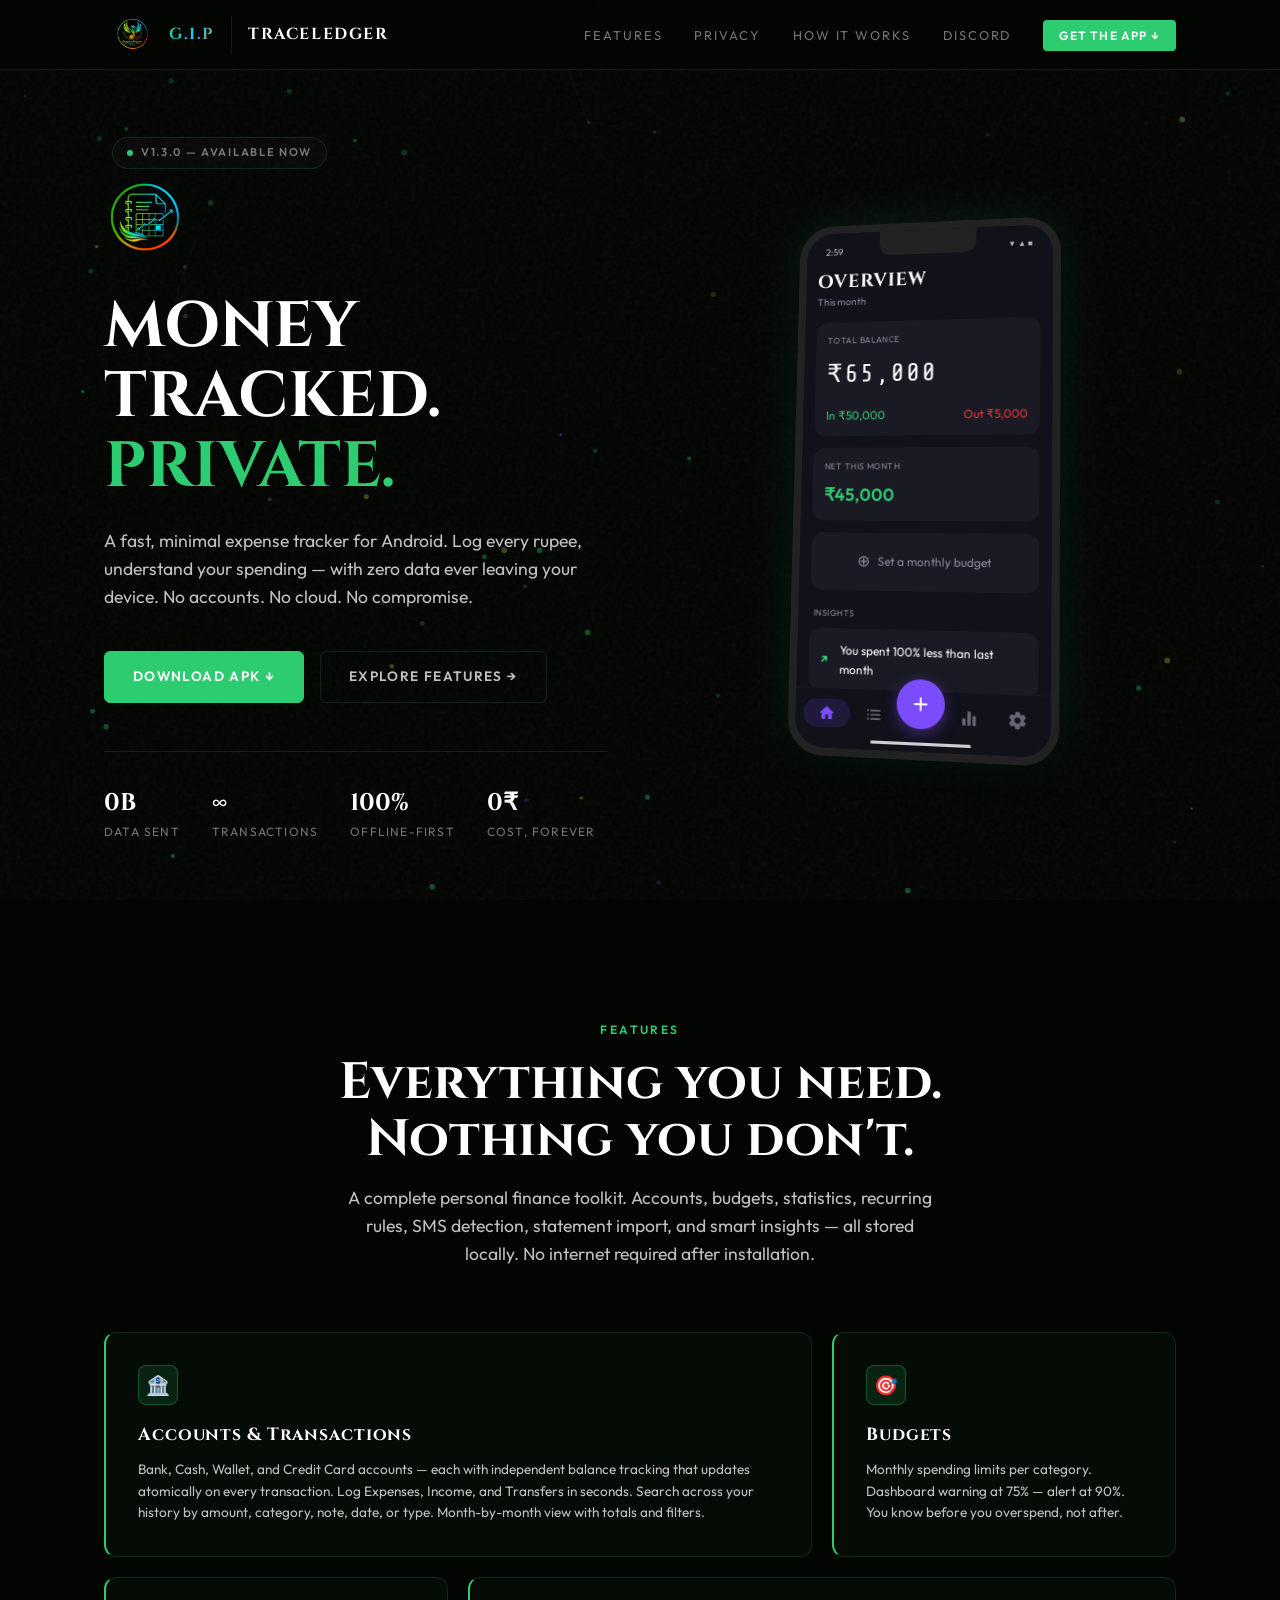
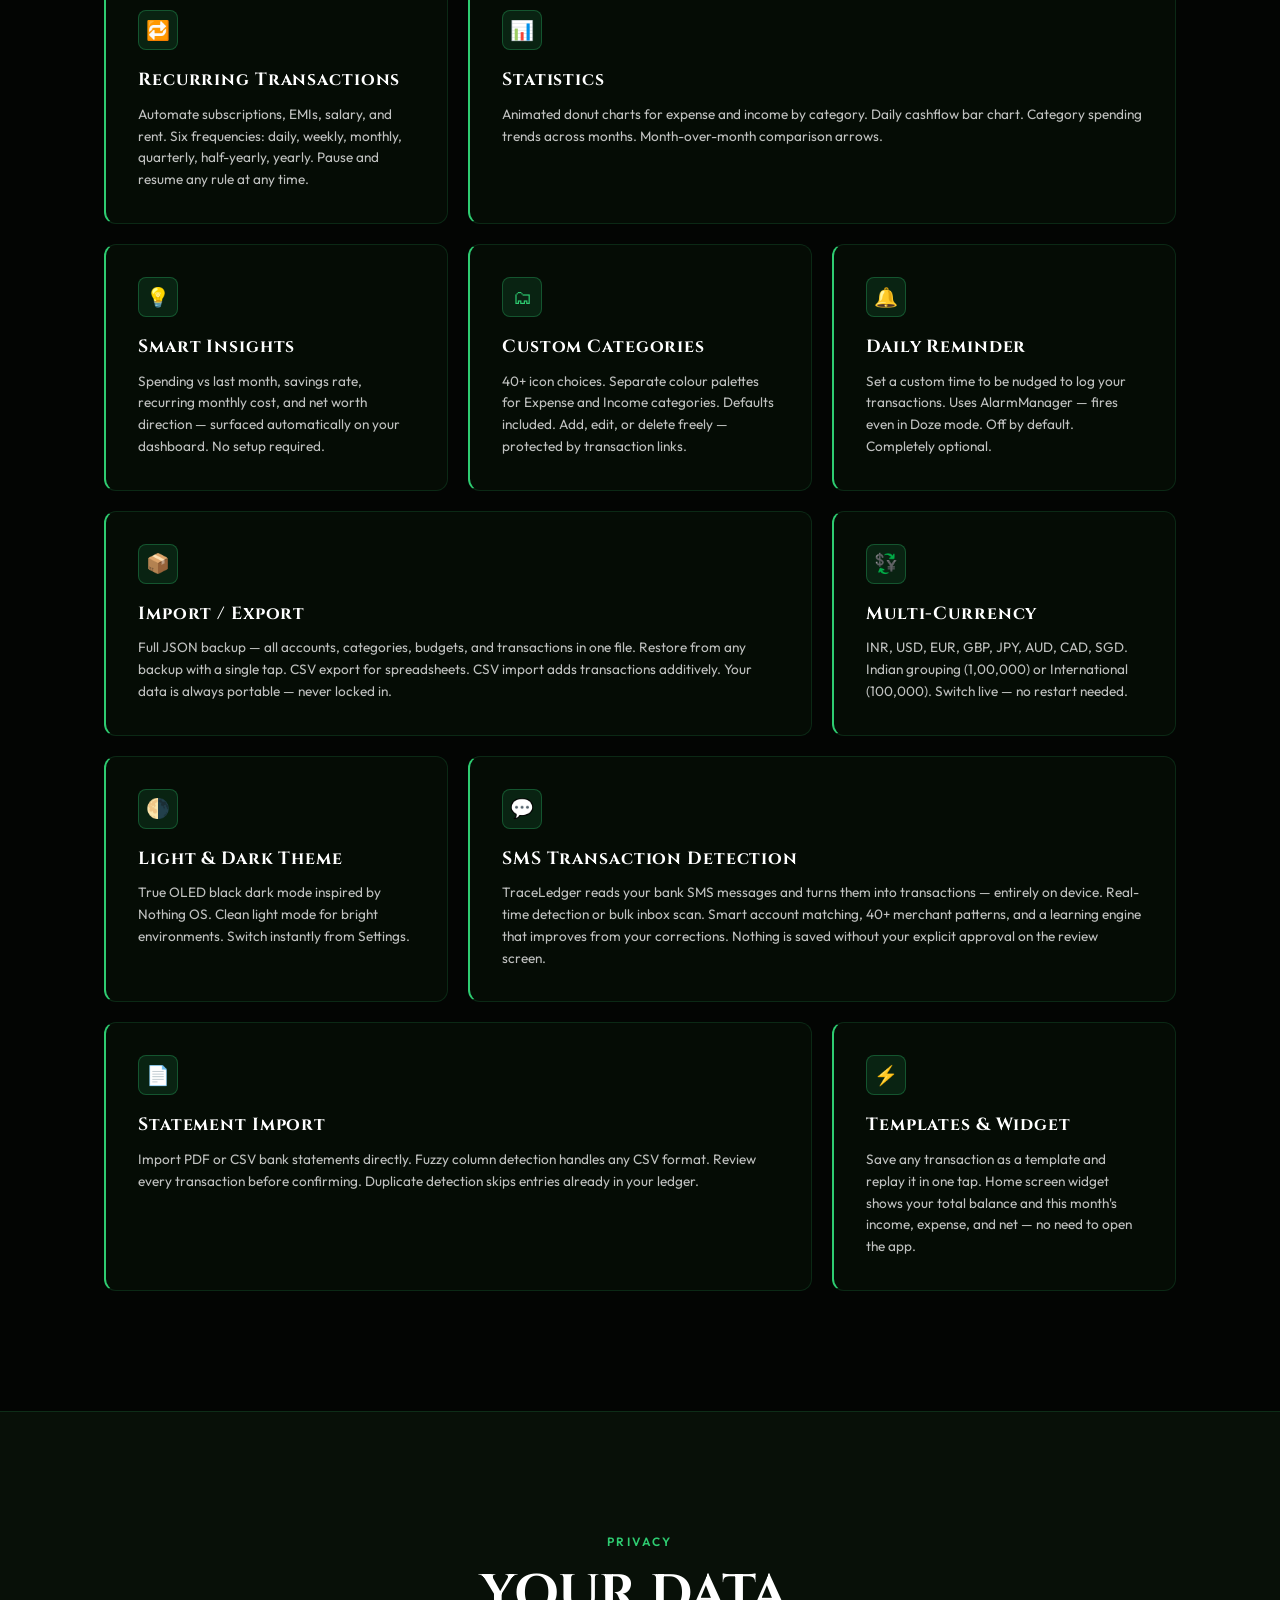
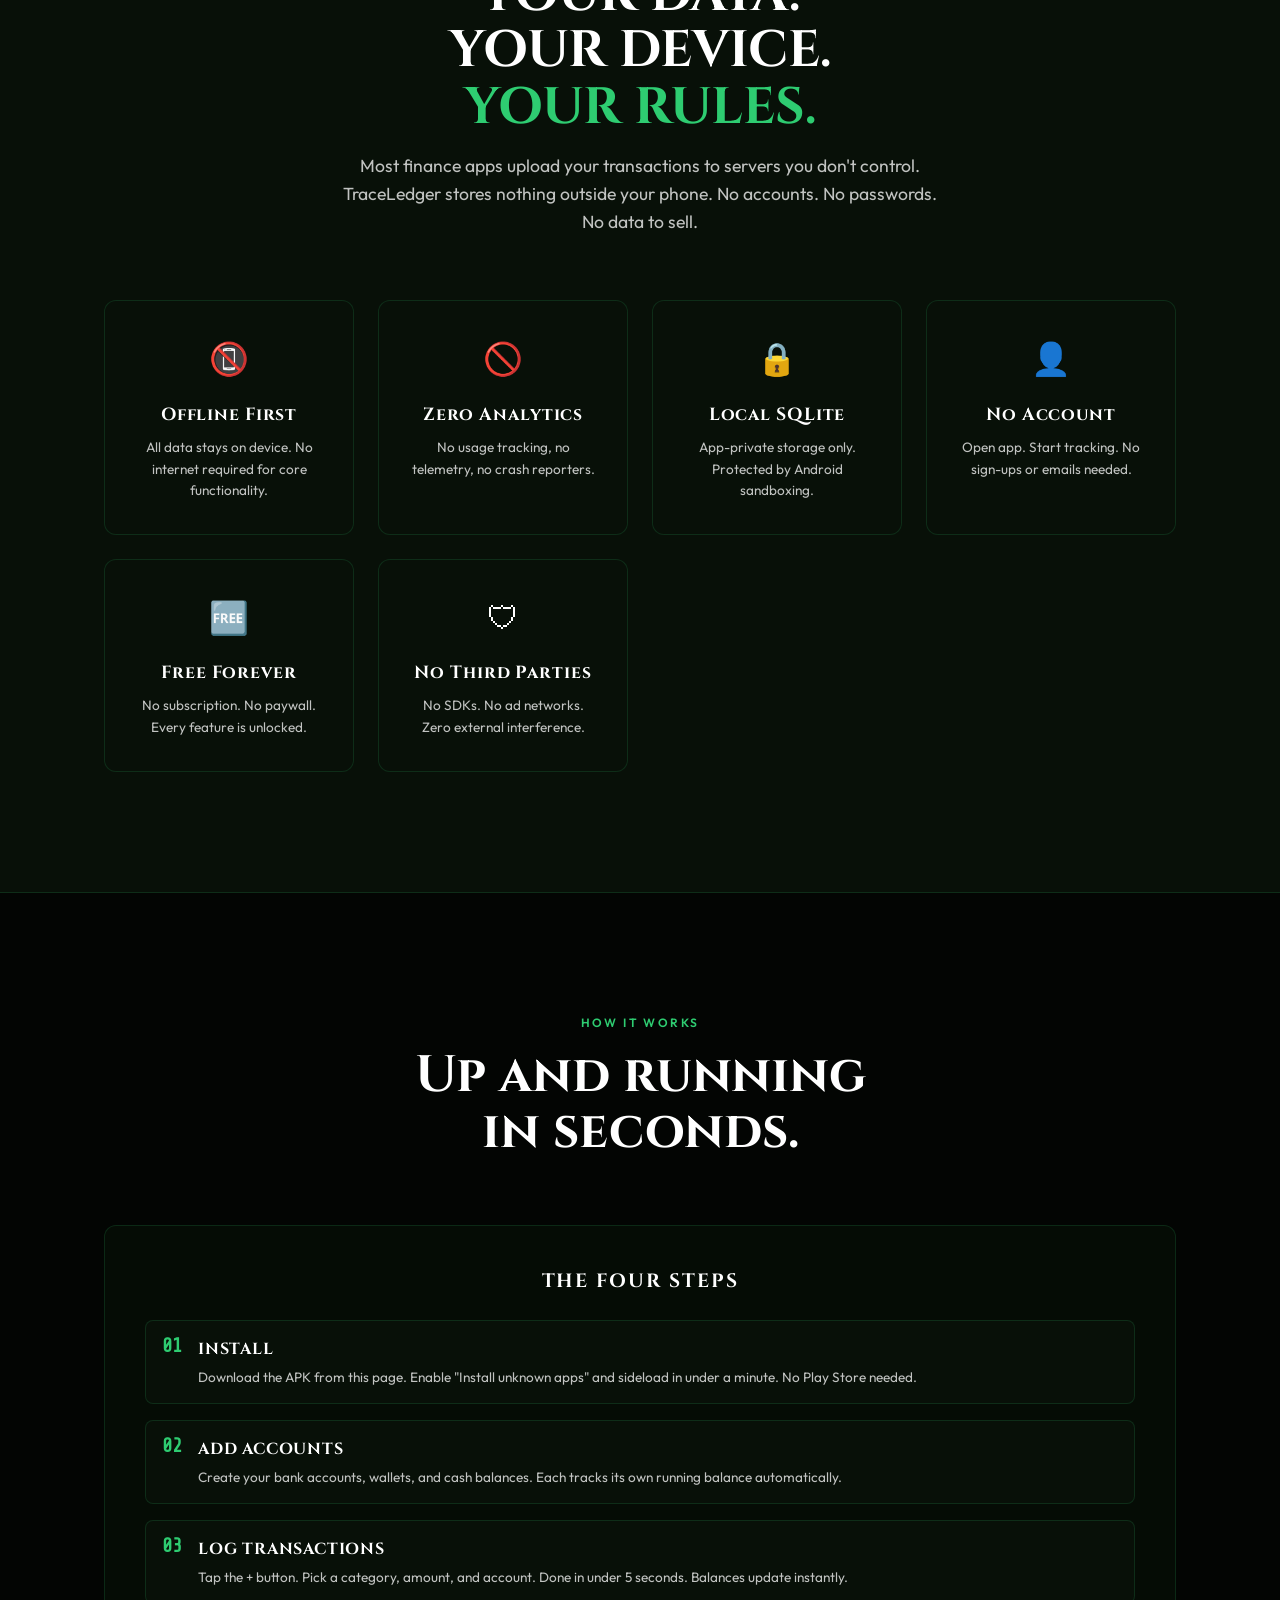
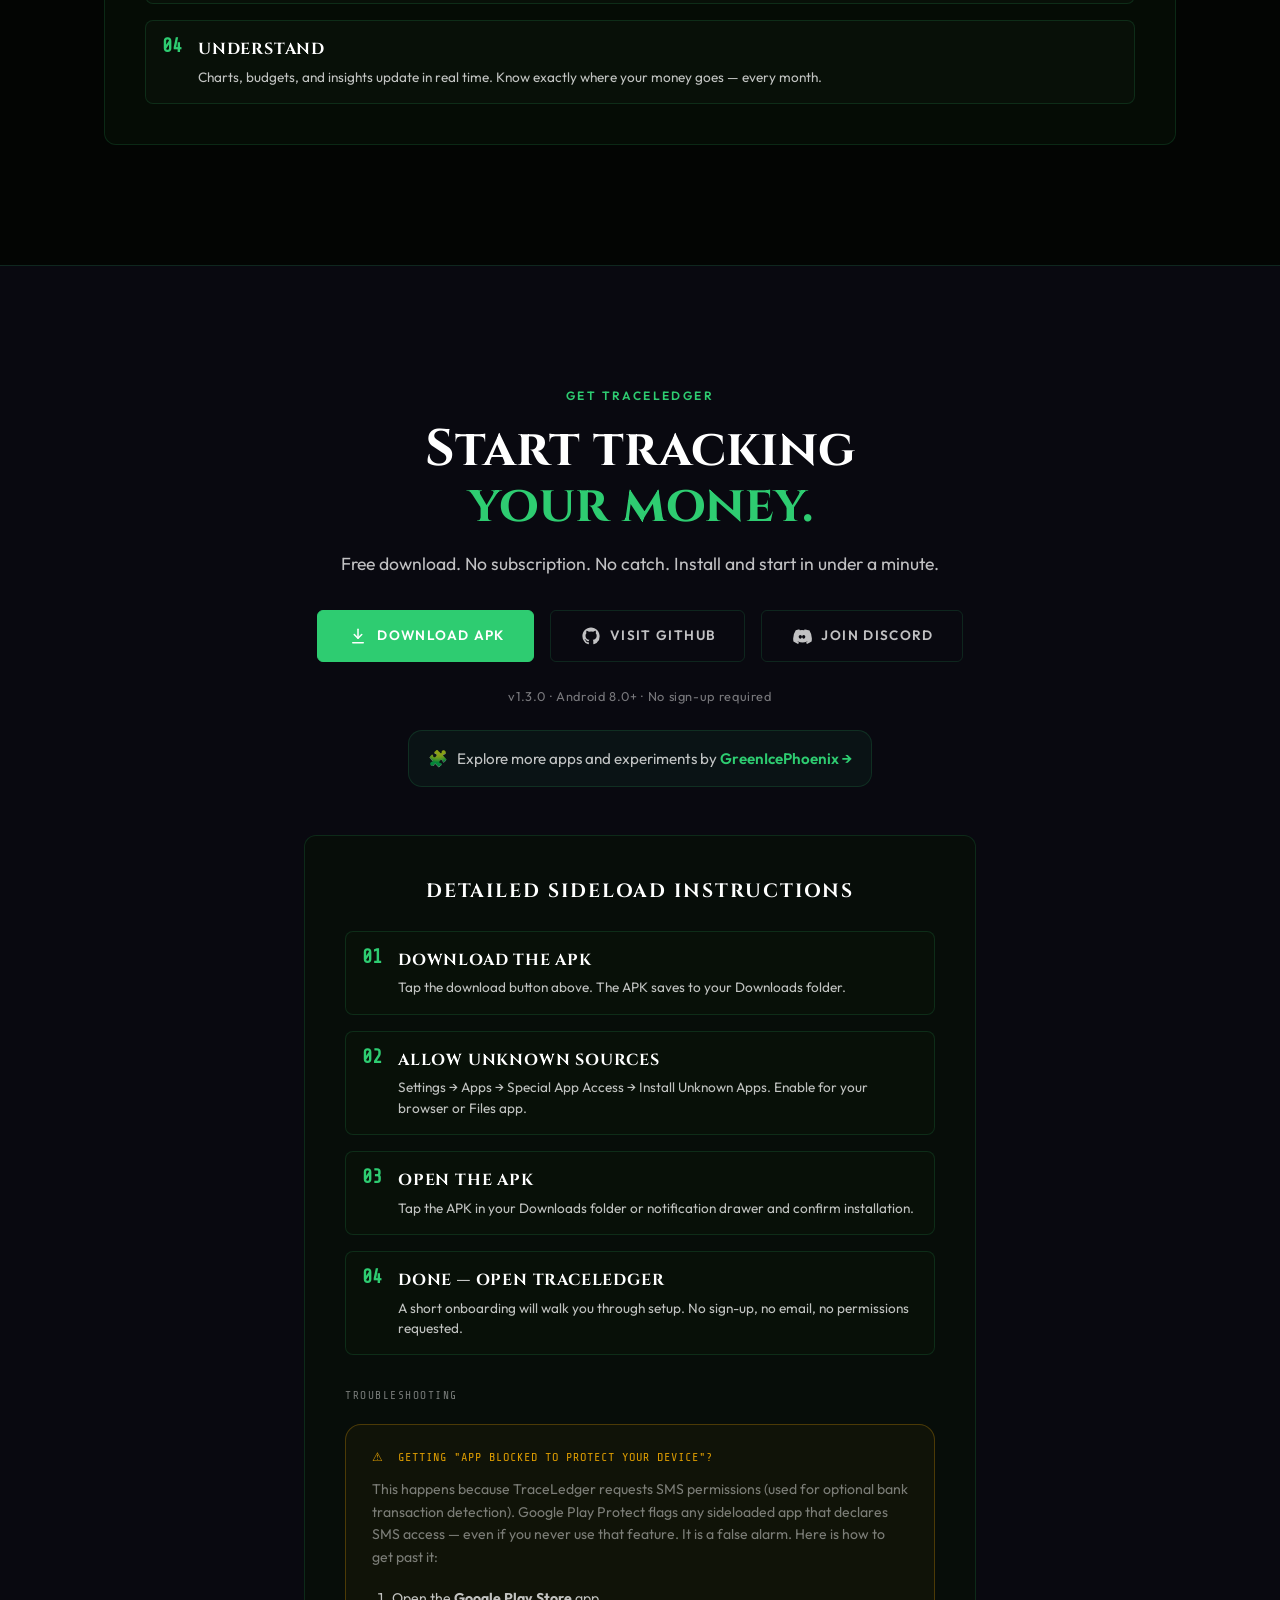
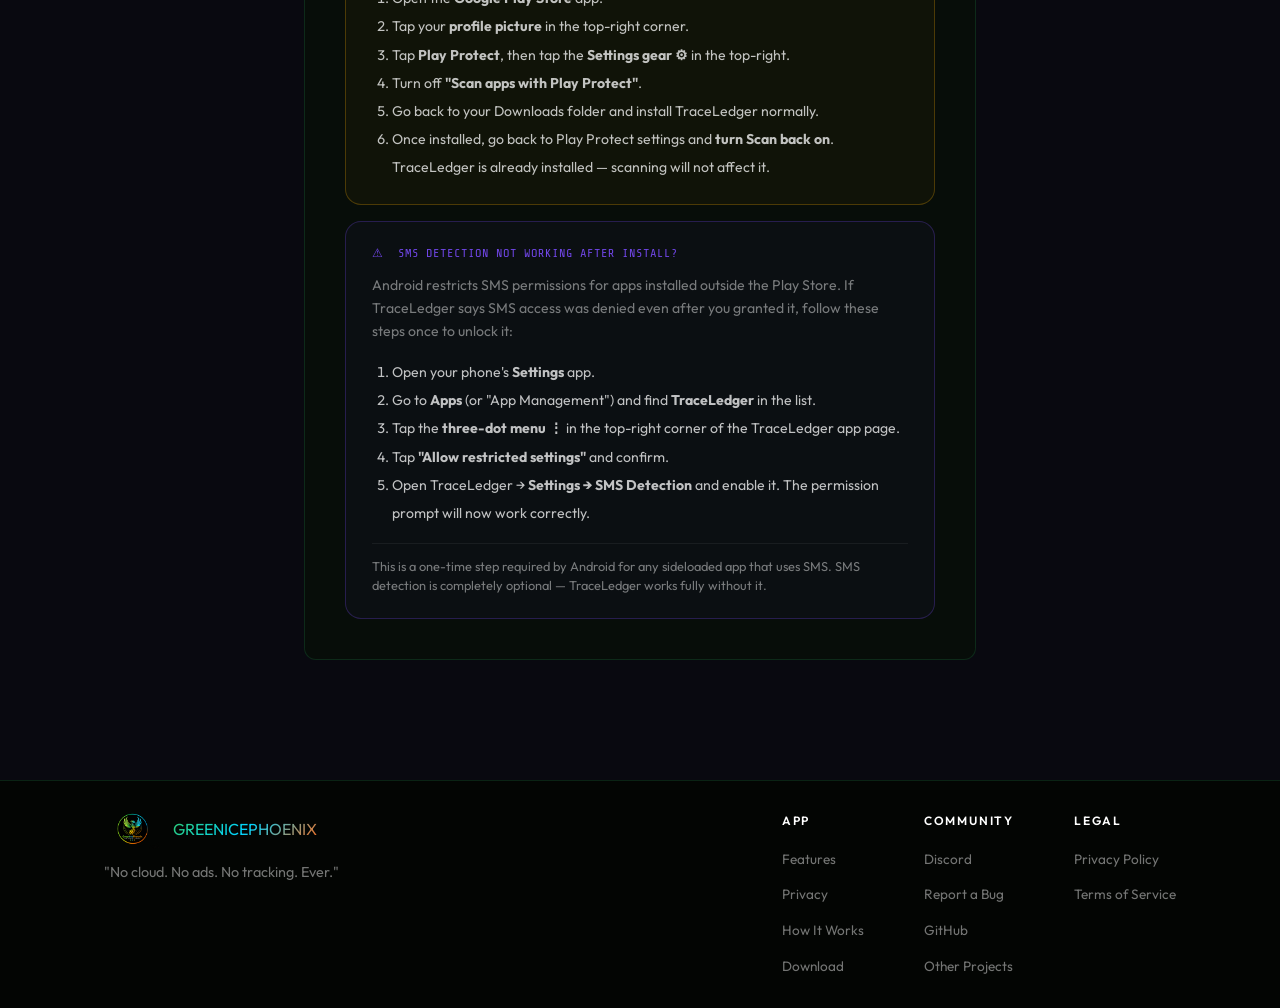
==== commit 3f24b398: "v1.3.0 - fixed app url and website" ====
--- a/Docs/index.html
+++ b/Docs/index.html
@@ -490,33 +490,13 @@
 
     <div class="reveal" style="margin-top: 1.5rem;">
       <a href="https://greenicephoenix.pages.dev/"
-        target="_blank"
-        rel="noopener noreferrer"
-        style="
-          display: inline-flex;
-          align-items: center;
-          gap: 0.6rem;
-          padding: 0.9rem 1.2rem;
-          border: 1px solid var(--border-dim);
-          border-radius: 14px;
-          background: rgba(46, 204, 113, 0.05);
-          text-decoration: none;
-          transition: all 0.2s ease;
-        "
-        onmouseover="this.style.borderColor='rgba(46,204,113,0.35)';this.style.background='rgba(46,204,113,0.08)'"
-        onmouseout="this.style.borderColor='var(--border-dim)';this.style.background='rgba(46,204,113,0.05)'">
-        
-        <span style="font-size: 1.1rem;">🧩</span>
-
-        <span style="
-          color: var(--text-mid);
-          font-size: 0.95rem;
-          line-height: 1.4;
-        ">
+         target="_blank"
+         rel="noopener noreferrer"
+         class="explore-link">
+        <span aria-hidden="true">🧩</span>
+        <span class="explore-link__text">
           Explore more apps and experiments by
-          <span class="text-accent" style="font-weight: 600;">
-            GreenIcePhoenix →
-          </span>
+          <span class="explore-link__brand">GreenIcePhoenix →</span>
         </span>
       </a>
     </div>
@@ -557,6 +537,109 @@
           </div>
         </li>
       </ul>
+
+      <!-- ── TROUBLESHOOTING ──────────────────────────────────────────── -->
+      <div style="margin-top: 2rem;">
+        <p style="
+          font-family: var(--font-mono);
+          font-size: 0.7rem;
+          letter-spacing: 1.5px;
+          color: var(--text-dim);
+          margin-bottom: 1.2rem;
+        ">TROUBLESHOOTING</p>
+
+        <!-- Issue 1: Play Protect block -->
+        <div style="
+          border: 1px solid rgba(255, 180, 0, 0.25);
+          border-radius: 16px;
+          padding: 1.4rem 1.6rem;
+          margin-bottom: 1rem;
+          background: rgba(255, 180, 0, 0.04);
+        ">
+          <p style="
+            font-family: var(--font-mono);
+            font-size: 0.75rem;
+            letter-spacing: 1px;
+            color: rgba(255, 180, 0, 0.85);
+            margin-bottom: 0.7rem;
+          ">⚠ &nbsp;GETTING "APP BLOCKED TO PROTECT YOUR DEVICE"?</p>
+          <p style="
+            font-family: var(--font-body);
+            font-size: 0.88rem;
+            color: var(--text-dim);
+            line-height: 1.6;
+            margin-bottom: 1rem;
+          ">
+            This happens because TraceLedger requests SMS permissions (used for optional bank transaction detection). Google Play Protect flags any sideloaded app that declares SMS access — even if you never use that feature. It is a false alarm. Here is how to get past it:
+          </p>
+          <ol style="
+            font-family: var(--font-body);
+            font-size: 0.88rem;
+            color: var(--text-mid);
+            line-height: 2;
+            padding-left: 1.3rem;
+            margin: 0;
+          ">
+            <li>Open the <strong>Google Play Store</strong> app.</li>
+            <li>Tap your <strong>profile picture</strong> in the top-right corner.</li>
+            <li>Tap <strong>Play Protect</strong>, then tap the <strong>Settings gear ⚙</strong> in the top-right.</li>
+            <li>Turn off <strong>"Scan apps with Play Protect"</strong>.</li>
+            <li>Go back to your Downloads folder and install TraceLedger normally.</li>
+            <li>Once installed, go back to Play Protect settings and <strong>turn Scan back on</strong>. TraceLedger is already installed — scanning will not affect it.</li>
+          </ol>
+        </div>
+
+        <!-- Issue 2: SMS access denied -->
+        <div style="
+          border: 1px solid rgba(124, 77, 255, 0.25);
+          border-radius: 16px;
+          padding: 1.4rem 1.6rem;
+          background: rgba(124, 77, 255, 0.04);
+        ">
+          <p style="
+            font-family: var(--font-mono);
+            font-size: 0.75rem;
+            letter-spacing: 1px;
+            color: rgba(124, 77, 255, 0.9);
+            margin-bottom: 0.7rem;
+          ">⚠ &nbsp;SMS DETECTION NOT WORKING AFTER INSTALL?</p>
+          <p style="
+            font-family: var(--font-body);
+            font-size: 0.88rem;
+            color: var(--text-dim);
+            line-height: 1.6;
+            margin-bottom: 1rem;
+          ">
+            Android restricts SMS permissions for apps installed outside the Play Store. If TraceLedger says SMS access was denied even after you granted it, follow these steps once to unlock it:
+          </p>
+          <ol style="
+            font-family: var(--font-body);
+            font-size: 0.88rem;
+            color: var(--text-mid);
+            line-height: 2;
+            padding-left: 1.3rem;
+            margin: 0 0 1rem 0;
+          ">
+            <li>Open your phone's <strong>Settings</strong> app.</li>
+            <li>Go to <strong>Apps</strong> (or "App Management") and find <strong>TraceLedger</strong> in the list.</li>
+            <li>Tap the <strong>three-dot menu ⋮</strong> in the top-right corner of the TraceLedger app page.</li>
+            <li>Tap <strong>"Allow restricted settings"</strong> and confirm.</li>
+            <li>Open TraceLedger → <strong>Settings → SMS Detection</strong> and enable it. The permission prompt will now work correctly.</li>
+          </ol>
+          <p style="
+            font-family: var(--font-body);
+            font-size: 0.8rem;
+            color: var(--text-dim);
+            line-height: 1.5;
+            margin: 0;
+            padding-top: 0.8rem;
+            border-top: 1px solid rgba(255,255,255,0.06);
+          ">
+            This is a one-time step required by Android for any sideloaded app that uses SMS. SMS detection is completely optional — TraceLedger works fully without it.
+          </p>
+        </div>
+      </div>
+
     </div>
 
   </div>
@@ -625,7 +708,7 @@
       if (badgeEl && version) badgeEl.textContent = `V${version.toUpperCase()} — AVAILABLE NOW`;
       if (downloadBtn && apkUrl) {
         downloadBtn.href = apkUrl;
-        downloadBtn.textContent = version ? `↓ DOWNLOAD APK — v${version}` : '↓ DOWNLOAD APK';
+        //downloadBtn.textContent = version ? `↓ DOWNLOAD APK — v${version}` : '↓ DOWNLOAD APK';
       }
       if (versionNote && version) {
         const parts = [`v${version}`, 'Android 8.0+', size, 'No sign-up required'];
--- a/Docs/tl-style.css
+++ b/Docs/tl-style.css
@@ -247,6 +247,32 @@
 .install-step__body h4 { font-family: var(--font-display); font-size: 1rem; color: var(--text-pure); margin-bottom: 4px; letter-spacing: 0.05em;}
 .install-step__body p { font-size: 0.85rem; color: var(--text-mid); line-height: 1.5; margin: 0;}
 
+.explore-link {
+  display: inline-flex;
+  align-items: center;
+  gap: 0.6rem;
+  padding: 0.9rem 1.2rem;
+  border: 1px solid var(--border-dim);
+  border-radius: 14px;
+  background: rgba(46, 204, 113, 0.05);
+  text-decoration: none;
+  transition: border-color 0.2s ease, background 0.2s ease;
+}
+.explore-link:hover {
+  border-color: var(--border-hover);
+  background: rgba(46, 204, 113, 0.08);
+}
+.explore-link__text {
+  color: var(--text-mid);
+  font-size: 0.95rem;
+  line-height: 1.4;
+  font-weight: 400;
+}
+.explore-link__brand {
+  color: var(--accent);
+  font-weight: 600;
+}
+
 /* ── FOOTER ──────────────────────── */
 .footer { border-top: 1px solid var(--border-dim); padding: 30px 0px; background: var(--bg-deep); position: relative; z-index: 5;}
 .footer__inner { display: flex; flex-wrap: wrap; justify-content: space-between; gap: 40px; }
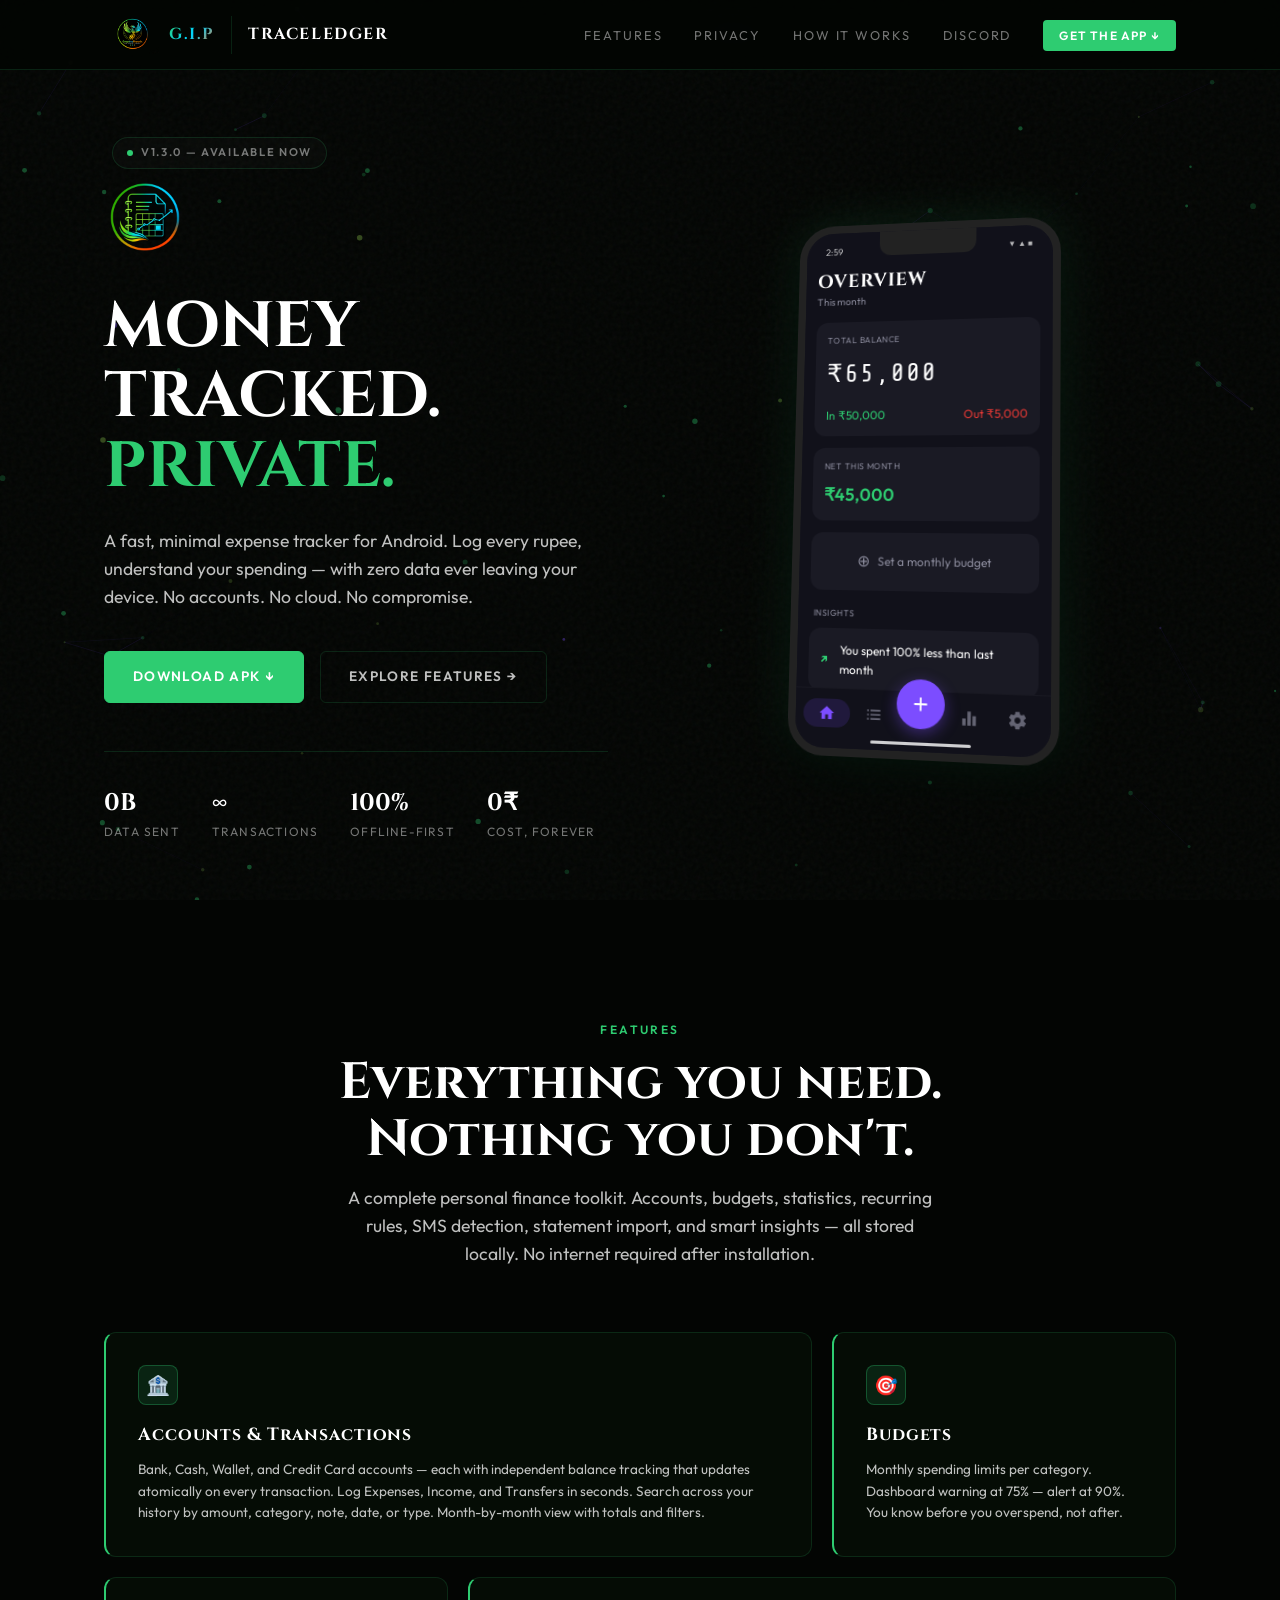
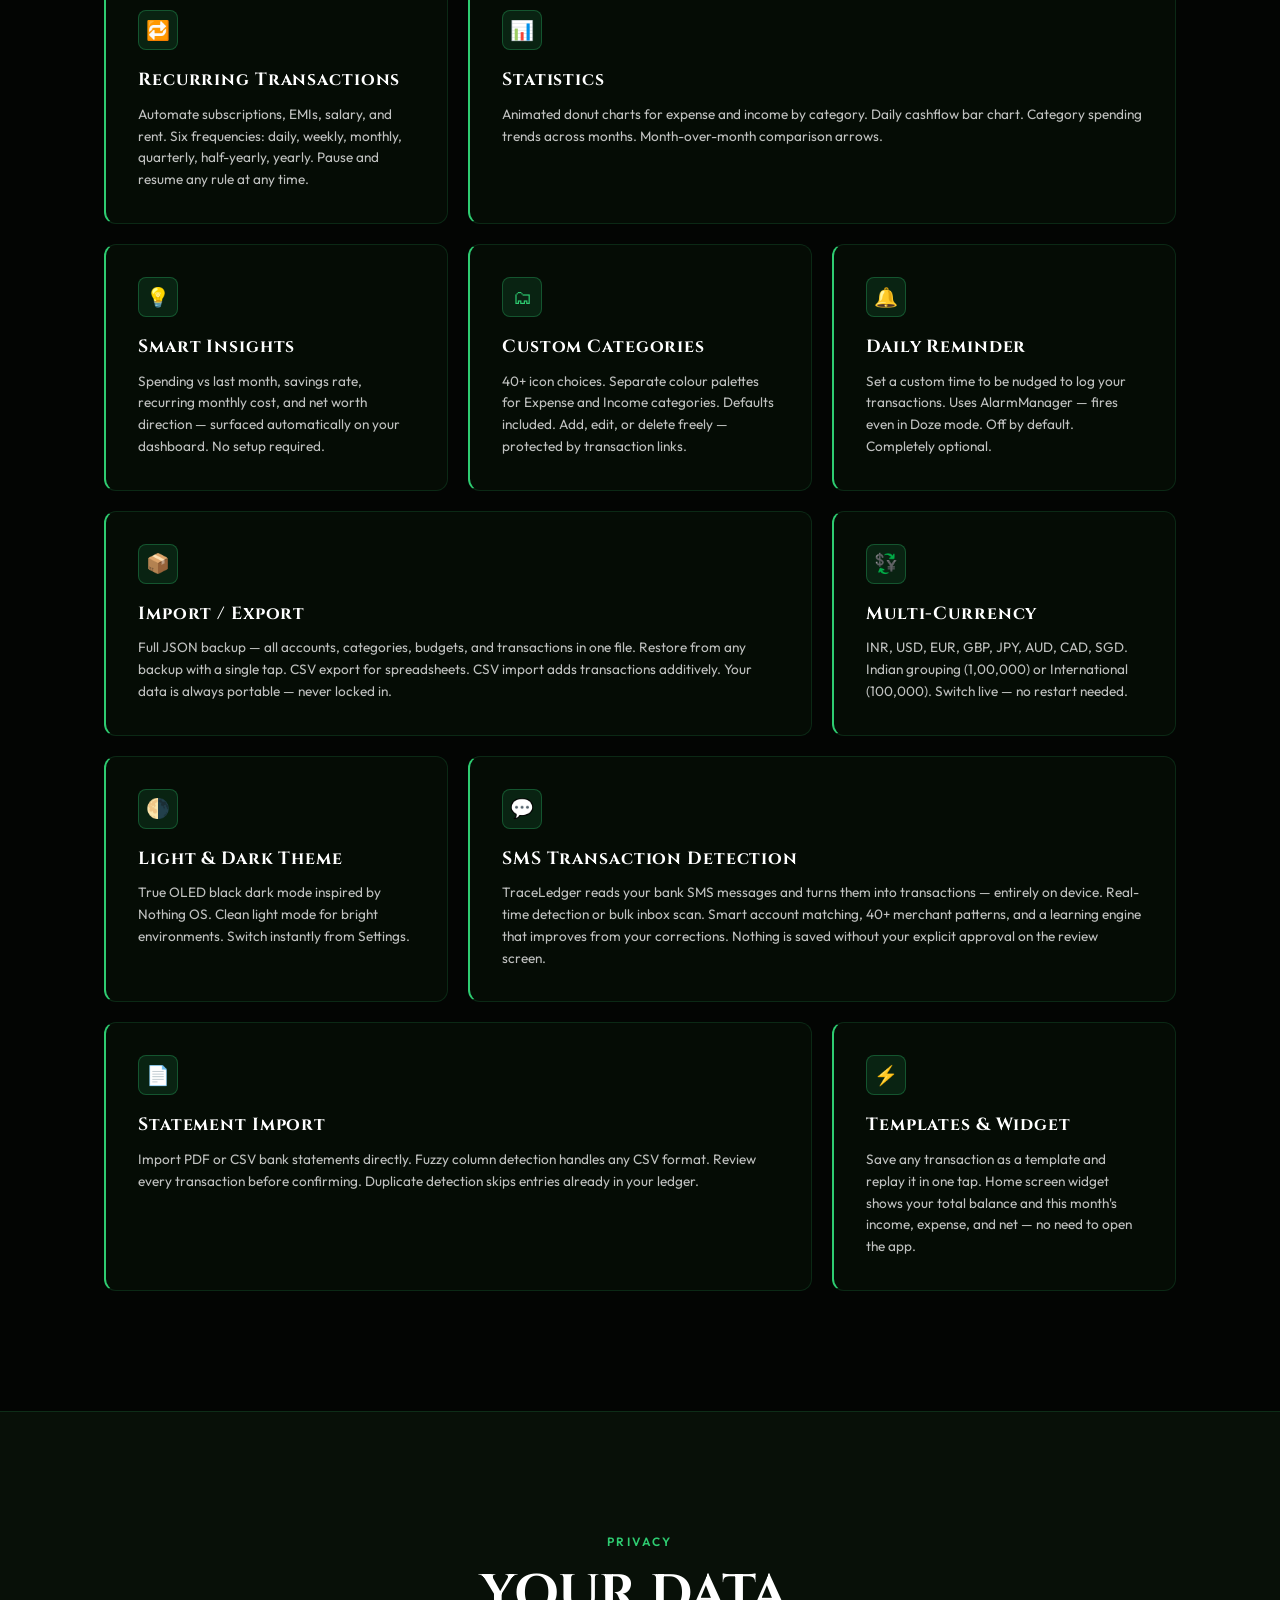
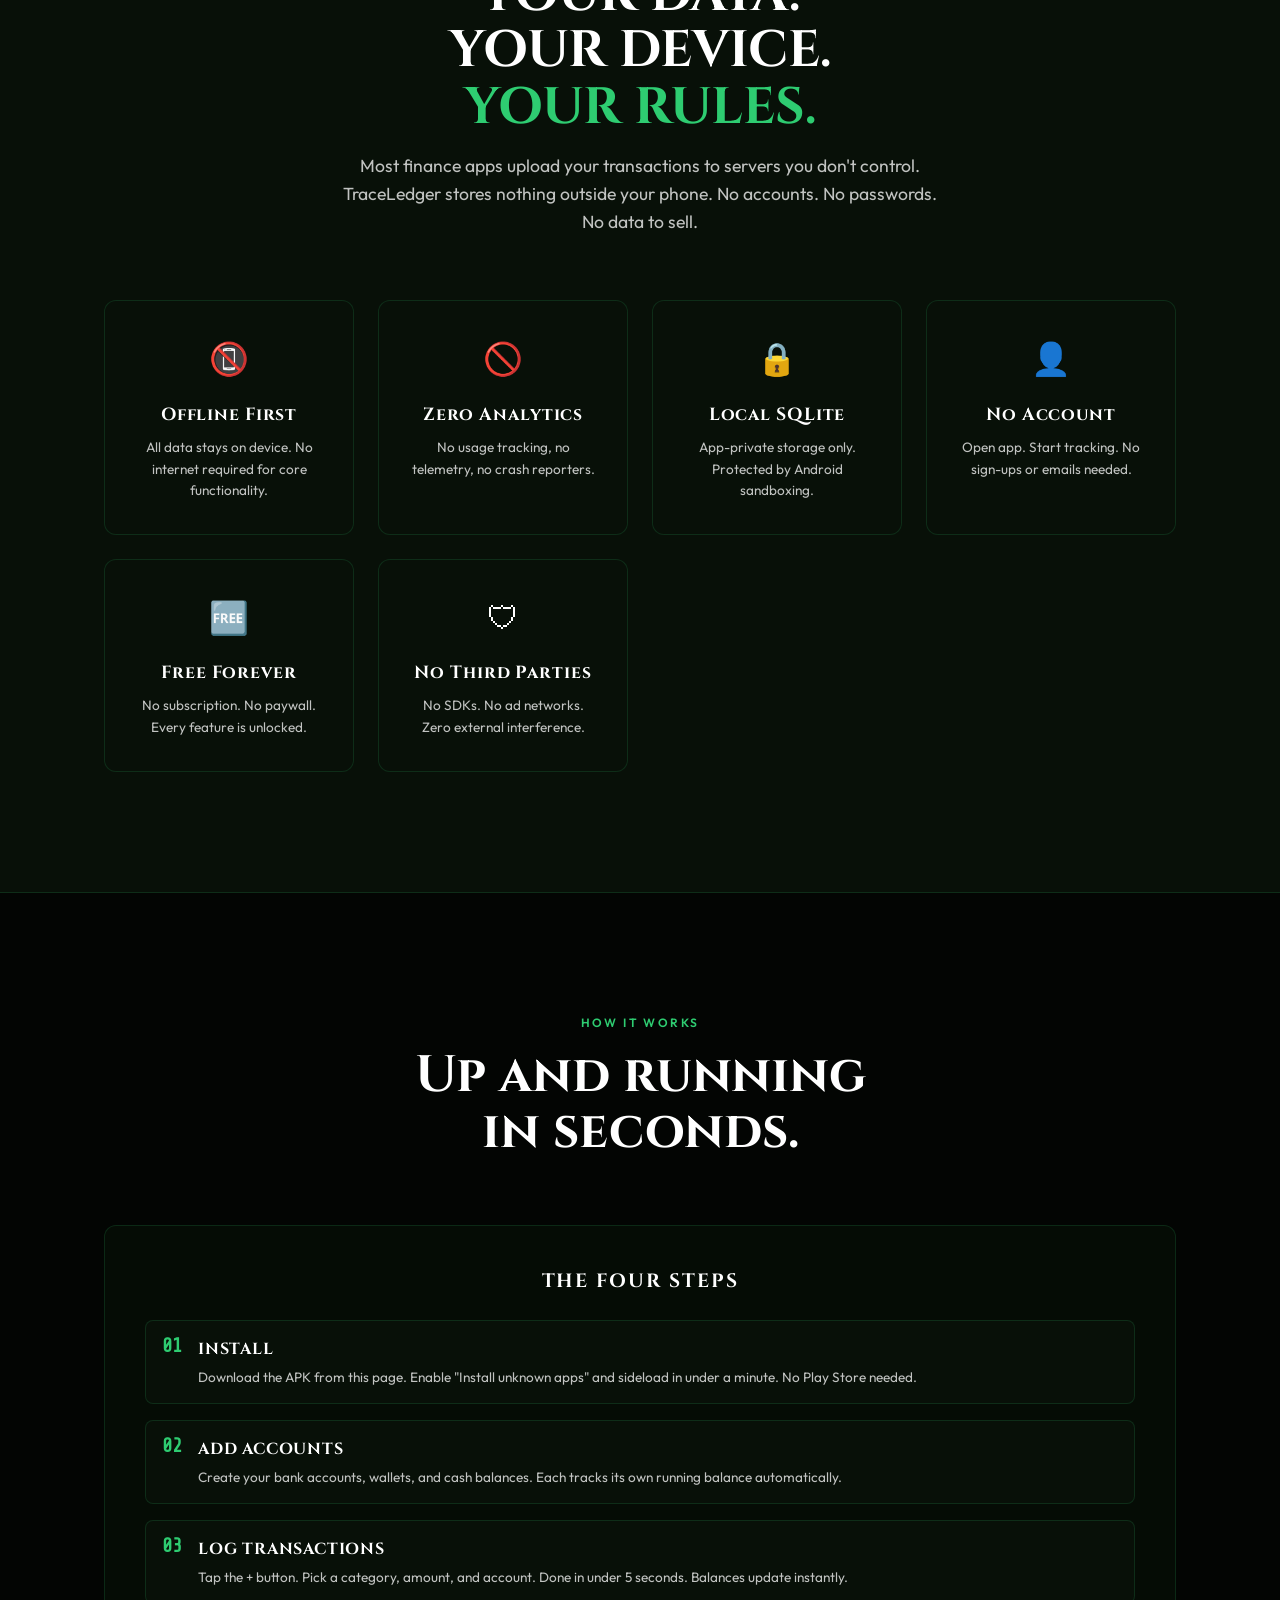
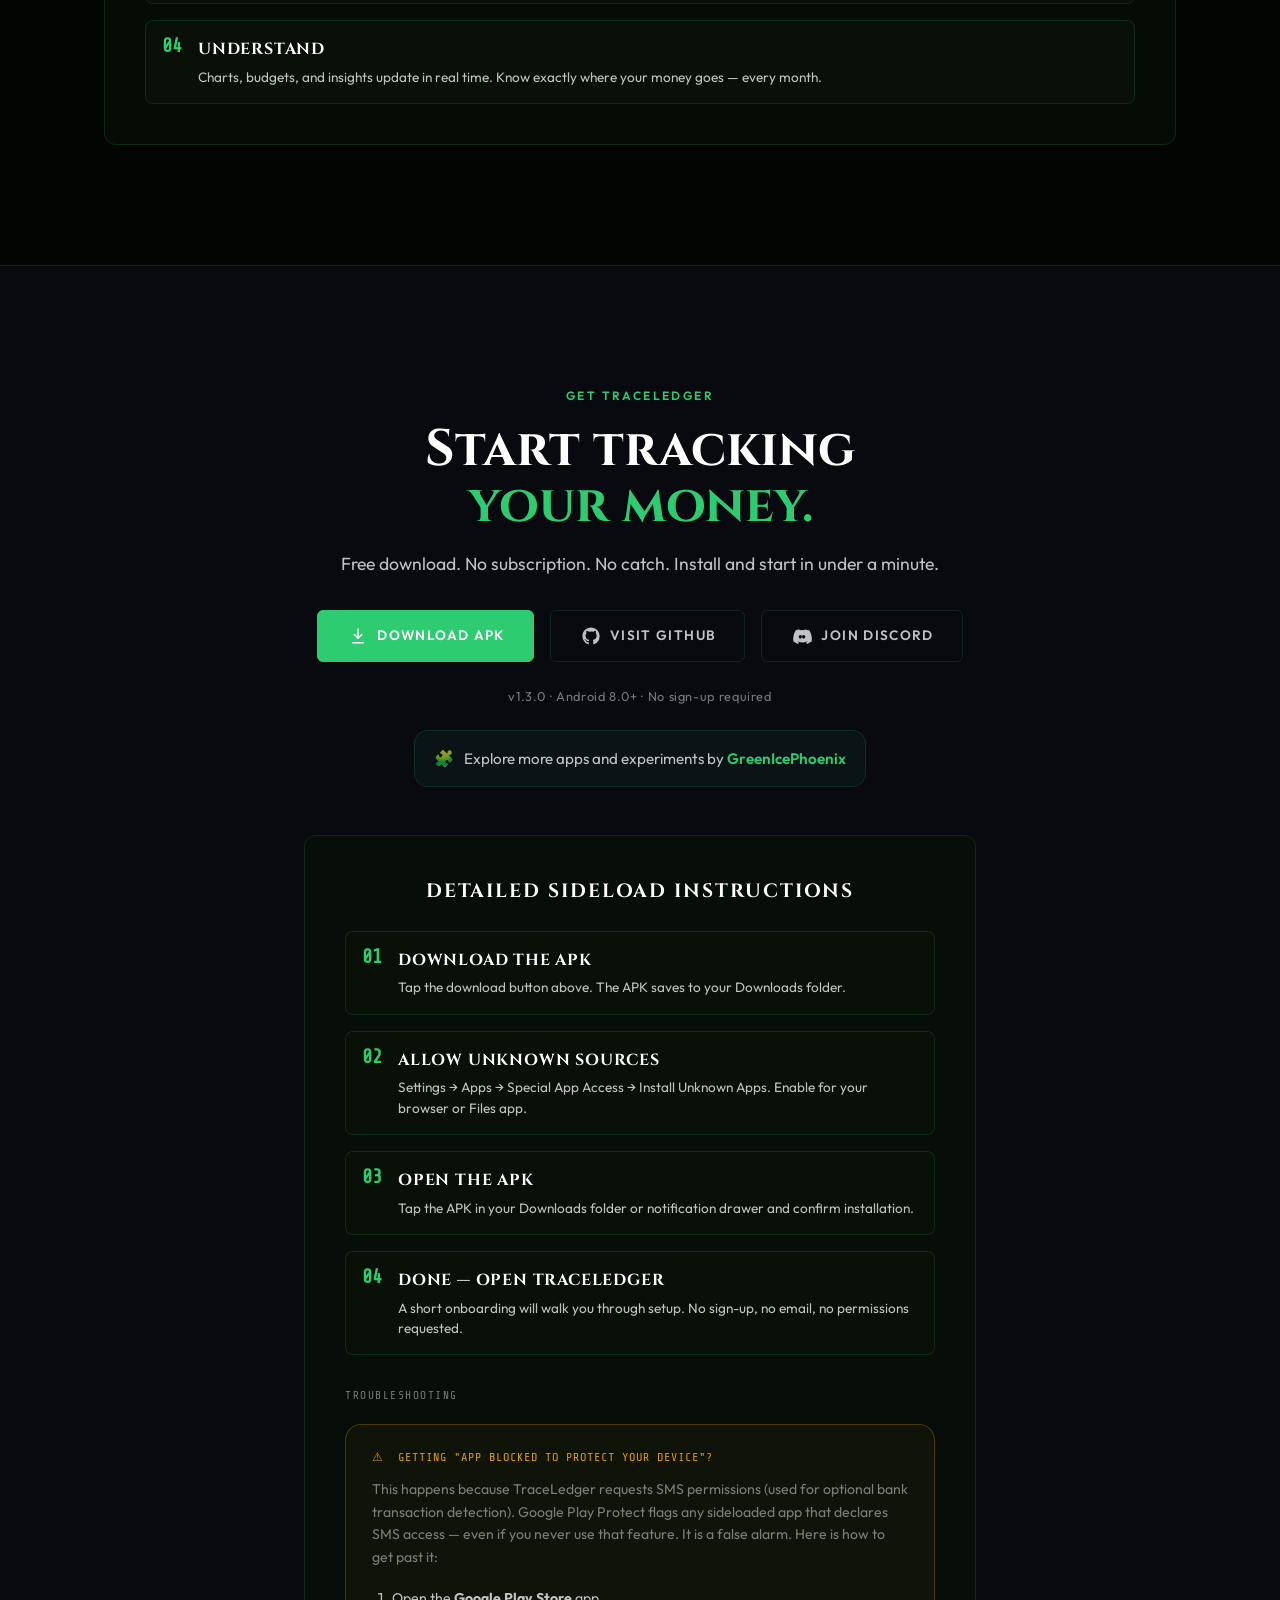
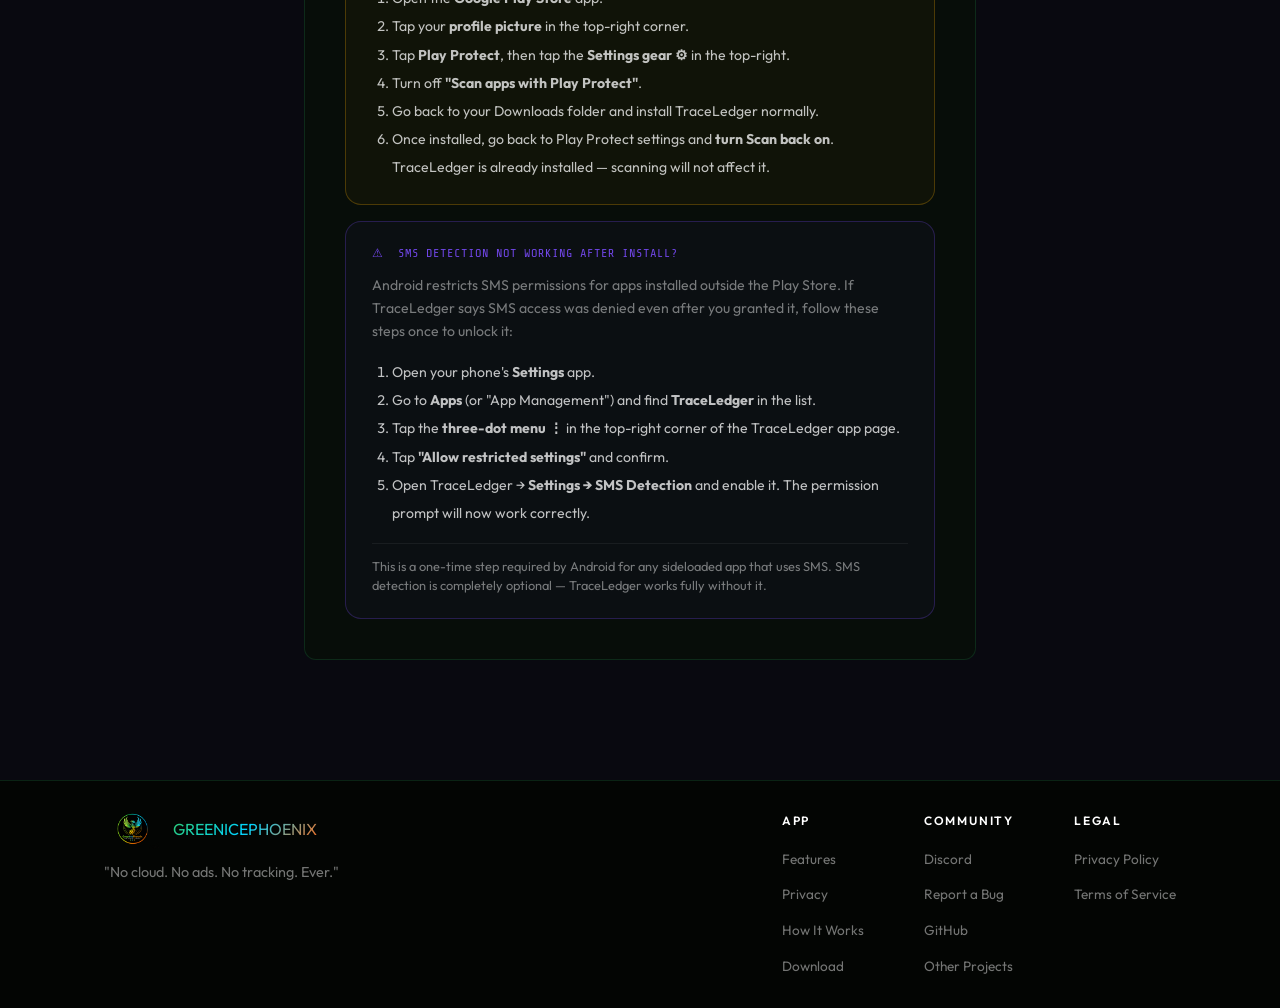
==== commit 5f7c5943: "v1.3.1 — Statistics overhaul: Phase 1+2+3 charts, 19 new screens, treemap, sankey, health gauge, vel" ====
--- a/Docs/index.html
+++ b/Docs/index.html
@@ -496,7 +496,7 @@
         <span aria-hidden="true">🧩</span>
         <span class="explore-link__text">
           Explore more apps and experiments by
-          <span class="explore-link__brand">GreenIcePhoenix →</span>
+          <span class="explore-link__brand">GreenIcePhoenix</span>
         </span>
       </a>
     </div>
@@ -707,7 +707,7 @@
 
       if (badgeEl && version) badgeEl.textContent = `V${version.toUpperCase()} — AVAILABLE NOW`;
       if (downloadBtn && apkUrl) {
-        downloadBtn.href = apkUrl;
+        //downloadBtn.href = apkUrl;
         //downloadBtn.textContent = version ? `↓ DOWNLOAD APK — v${version}` : '↓ DOWNLOAD APK';
       }
       if (versionNote && version) {
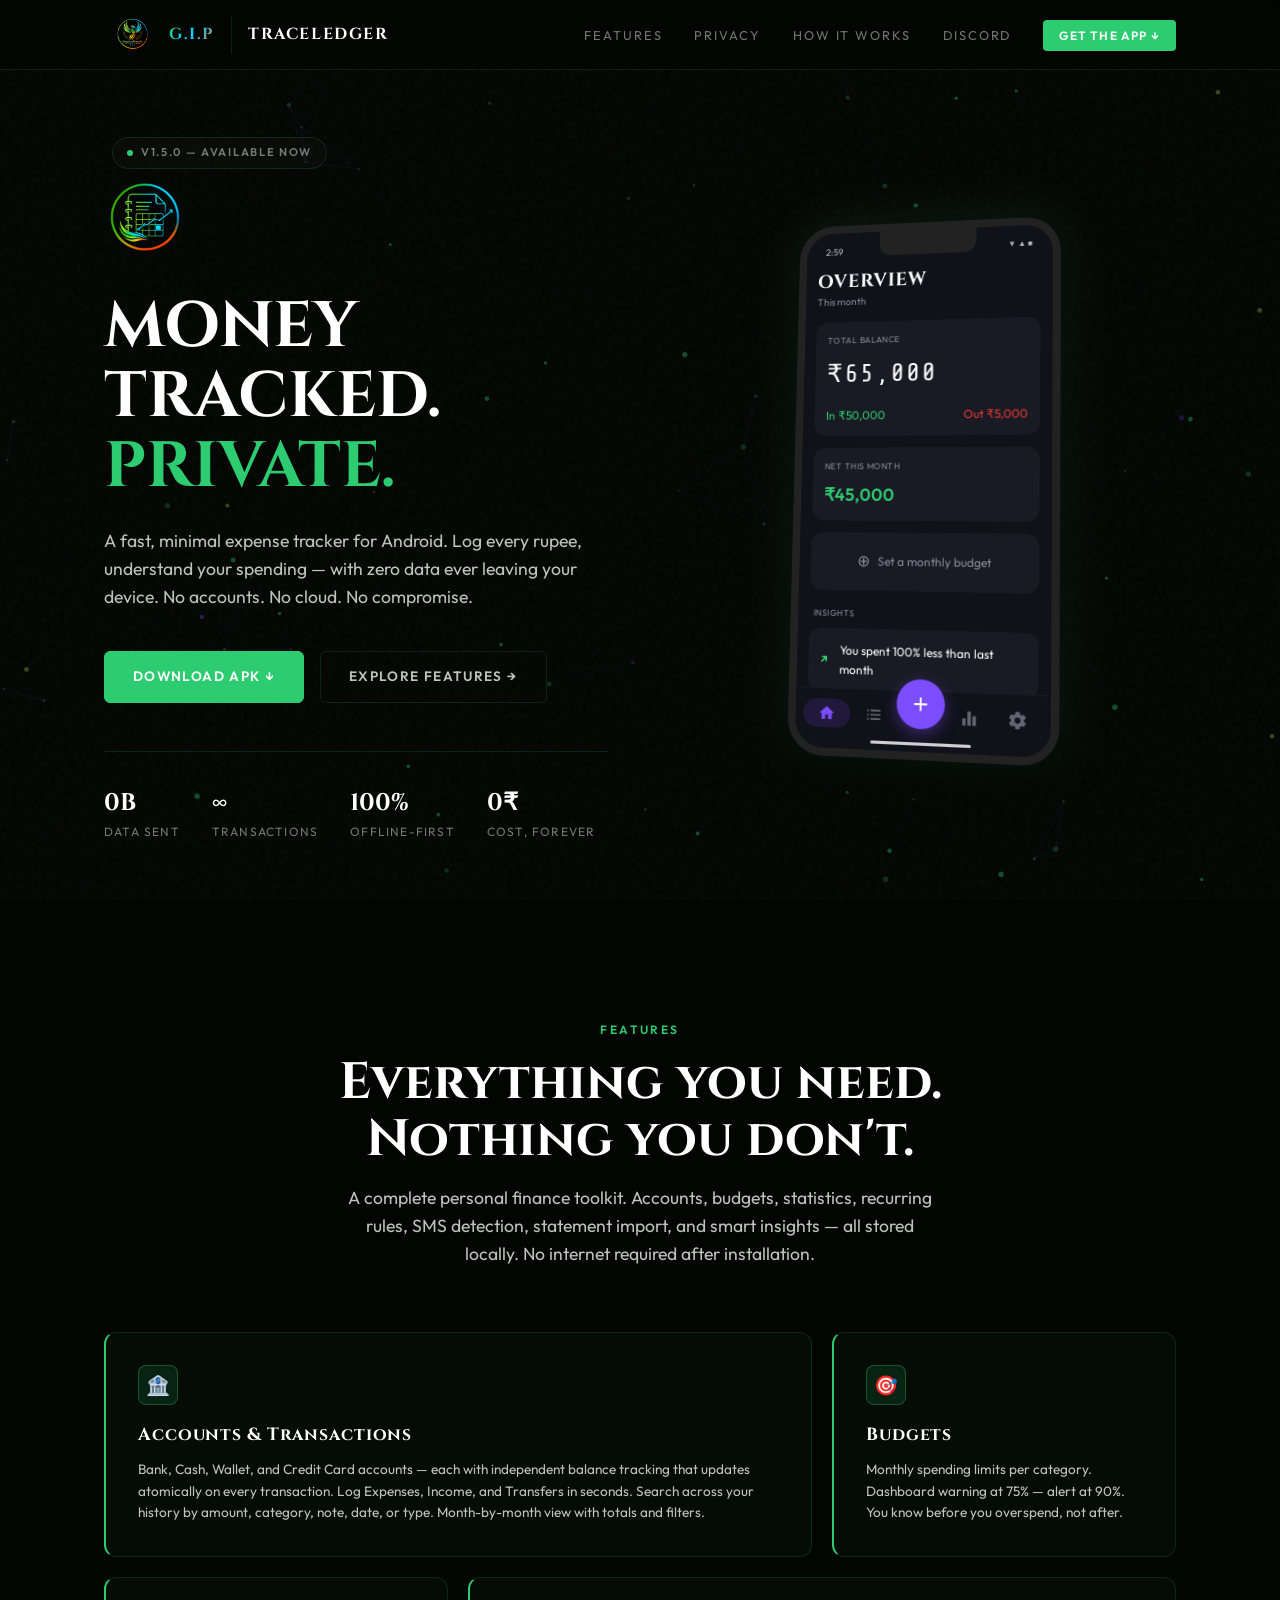
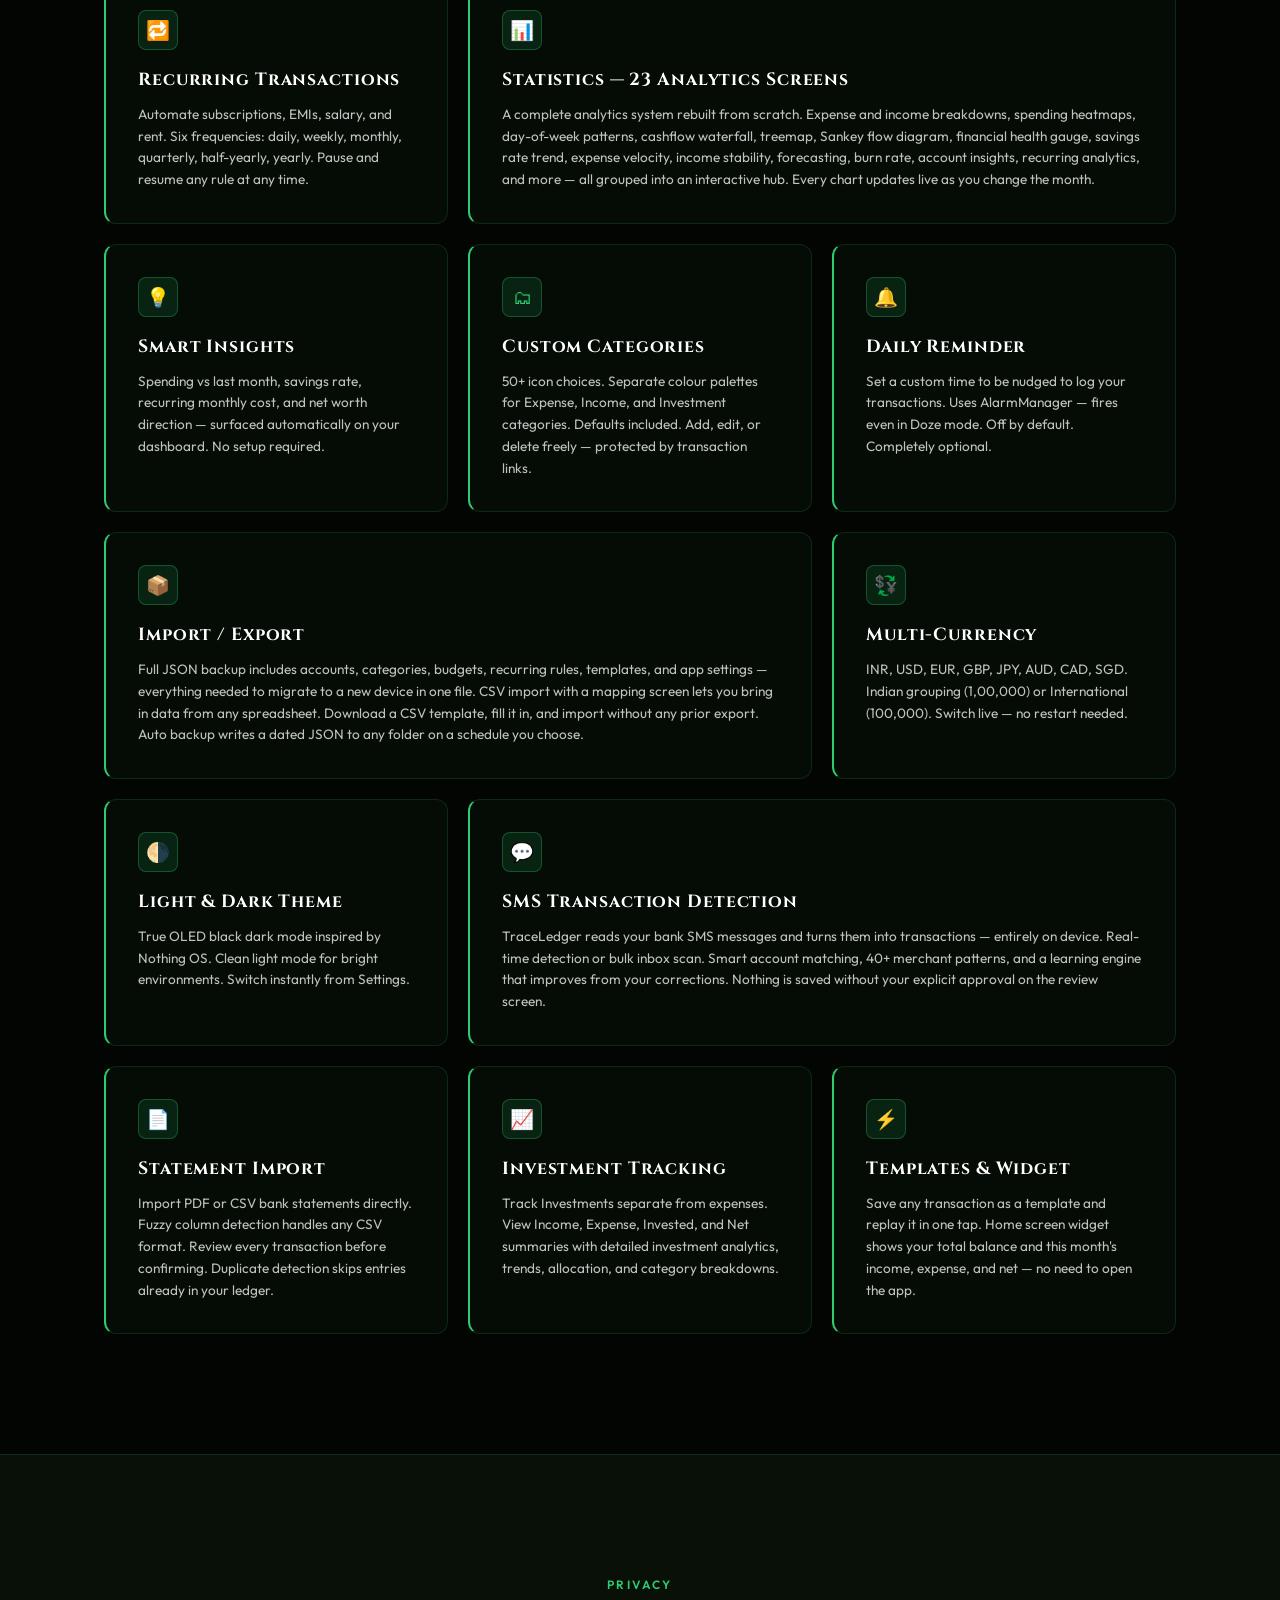
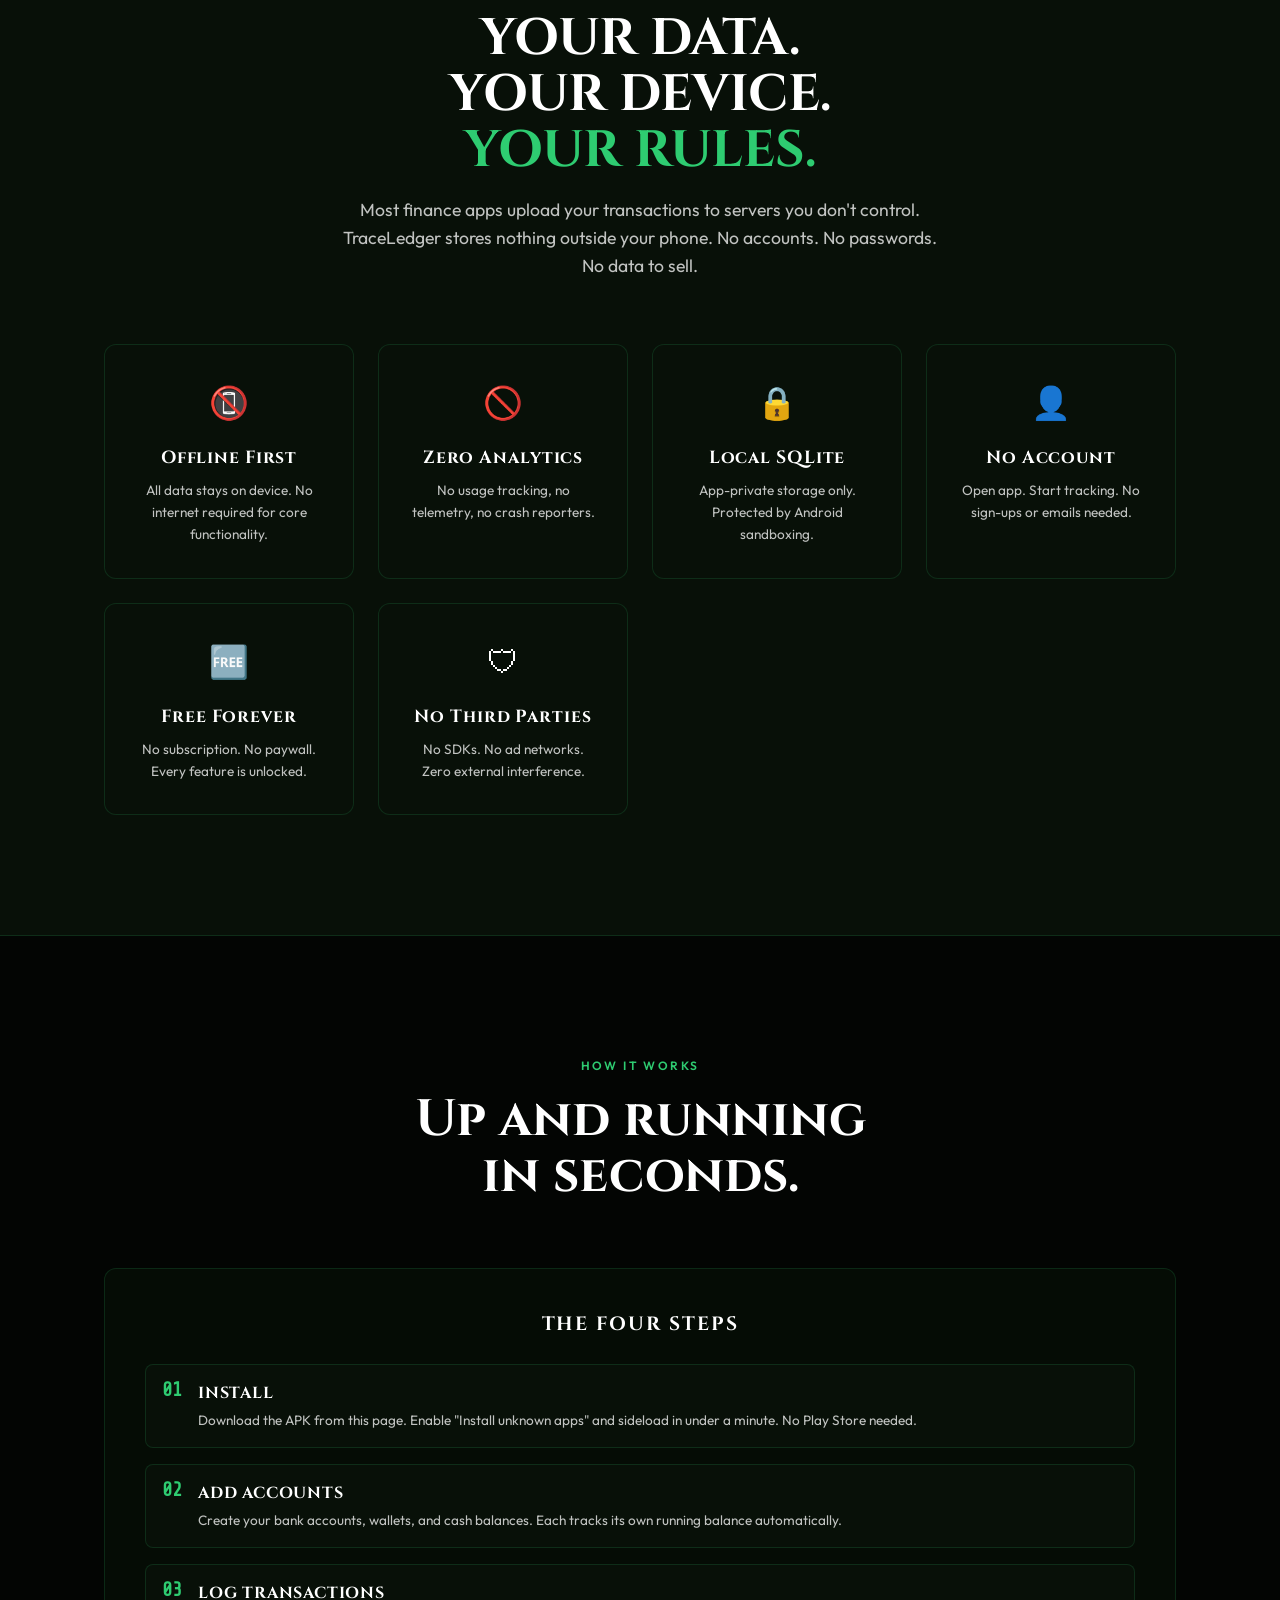
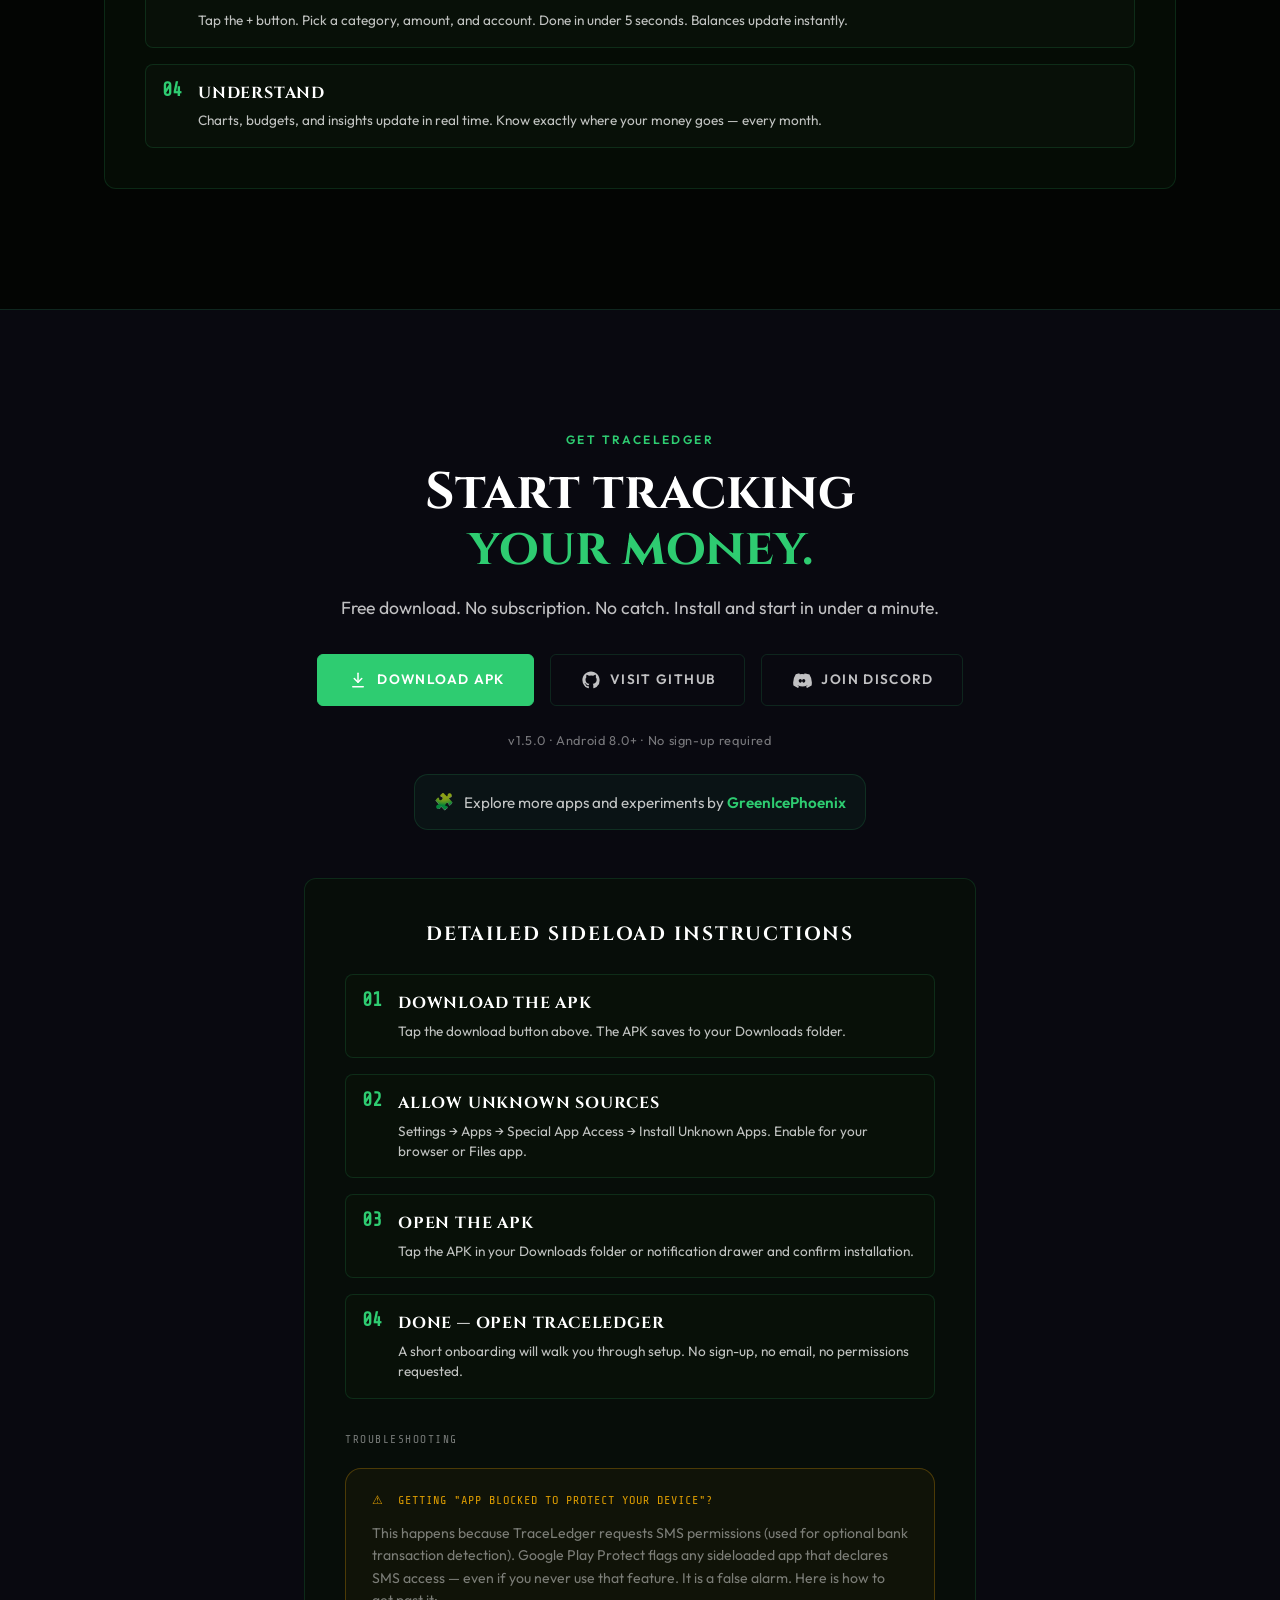
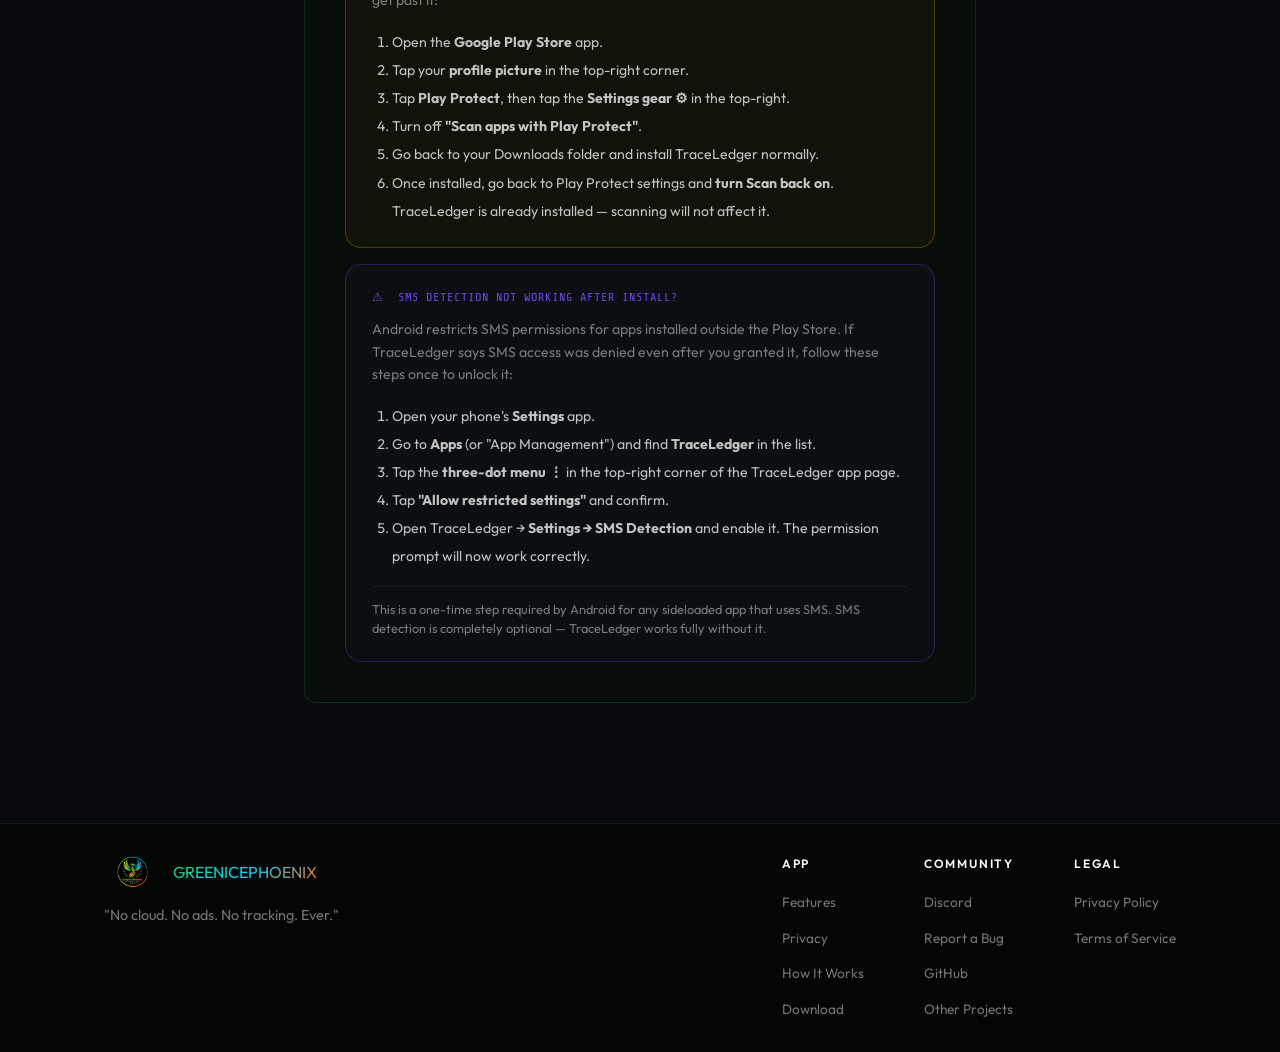
==== commit 41049c64: "feat: v1.5.0 - Statement Learning Store, Bulk Assign, Account number last four digits, apply to simi" ====
--- a/Docs/index.html
+++ b/Docs/index.html
@@ -3,7 +3,7 @@
 <head>
   <meta charset="UTF-8">
   <meta name="viewport" content="width=device-width, initial-scale=1.0">
-  
+
   <title>TraceLedger — Private Finance Tracker for Android</title>
   <meta name="description" content="Track every rupee, offline. No cloud, no ads, no accounts. A privacy-first expense tracker with budgets, statistics, and recurring transactions. Free forever.">
   <meta name="keywords" content="expense tracker, budget app, android finance app, offline finance, private expense tracker, traceledger, rupee tracker, no cloud finance">
@@ -64,7 +64,7 @@
 
 <nav class="nav" role="navigation" aria-label="Main navigation">
   <div class="nav__inner">
-    
+
     <div class="nav__logos">
       <a href="https://greenicephoenix.pages.dev/" class="nav__logo-brand" aria-label="GreenIcePhoenix Home">
         <img src="GIP_logo.png" alt="G.I.P Icon" style="height: 38px; object-fit: fill; border-radius: 4px;">
@@ -96,12 +96,12 @@
       <div class="hero__eyebrow">
         <span class="badge">
           <span class="dot" aria-hidden="true"></span>
-          <span id="hero-version-badge">V1.3.0 — AVAILABLE NOW</span>
+          <span id="hero-version-badge">V1.5.0 — AVAILABLE NOW</span>
         </span>
       </div>
 
       <h1 class="hero__title">
-	<span class="hero__void-symbol brand-text" aria-hidden="true"><img src="TraceLedger_logo.png" alt="G.I.P Icon" style="height: 80px;object-fit: inherit;"></span>
+        <span class="hero__void-symbol brand-text" aria-hidden="true"><img src="TraceLedger_logo.png" alt="G.I.P Icon" style="height: 80px;object-fit: inherit;"></span>
         MONEY TRACKED.<br>
         <span class="text-accent">PRIVATE.</span>
       </h1>
@@ -145,7 +145,7 @@
 
         <div class="phone-mockup__content">
           <div class="tl-app">
-            
+
             <div class="tl-header">
               <h1>OVERVIEW</h1>
               <p>This month</p>
@@ -170,32 +170,32 @@
             </div>
 
             <div class="tl-section-title">INSIGHTS</div>
-            
+
             <div class="tl-card tl-row">
-              <span class="tl-green" style="margin-right: 12px; font-weight: bold;">↗</span> 
+              <span class="tl-green" style="margin-right: 12px; font-weight: bold;">↗</span>
               <span>You spent 100% less than last month</span>
             </div>
 
             <div class="tl-section-title">ACCOUNTS</div>
-            
+
             <div class="tl-accounts-row">
               <div class="tl-account-card add-btn tl-flex-center">
-                 <span class="text-violet" style="font-size: 1.5rem;">+</span>
+                <span class="text-violet" style="font-size: 1.5rem;">+</span>
               </div>
               <div class="tl-account-card">
-                 <div class="tl-row tl-space-between">
-                   <span style="font-size: 0.8rem;">🏦 HSBC</span>
-                   <span class="tl-green" style="background: rgba(46,204,113,0.1); border-radius: 50%; padding: 2px;">✓</span>
-                 </div>
-                 <div class="tl-acc-bal">₹65,000</div>
-                 <div class="tl-progress-bar"></div>
+                <div class="tl-row tl-space-between">
+                  <span style="font-size: 0.8rem;">🏦 HSBC</span>
+                  <span class="tl-green" style="background: rgba(46,204,113,0.1); border-radius: 50%; padding: 2px;">✓</span>
+                </div>
+                <div class="tl-acc-bal">₹65,000</div>
+                <div class="tl-progress-bar"></div>
               </div>
             </div>
 
             <div class="tl-section-title tl-space-between">
               RECENT <span class="tl-violet-text">See all</span>
             </div>
-            
+
             <div class="tl-card tl-recent-list">
               <div class="tl-recent-item">
                 <div class="tl-dot tl-dot-violet"></div>
@@ -208,7 +208,7 @@
                   <div class="tl-recent-sub">1 May</div>
                 </div>
               </div>
-              
+
               <div class="tl-recent-item">
                 <div class="tl-dot tl-dot-green"></div>
                 <div class="tl-recent-info">
@@ -221,43 +221,43 @@
                 </div>
               </div>
             </div>
-            
-          </div>
-        </div>
-        
+
+          </div>
+        </div>
+
         <!-- Bottom Nav Bar (Centered with proper proportions) -->
         <div class="tl-bottom-nav">
-           <div class="tl-nav-item">
-             <div class="tl-nav-active">
-               <svg viewBox="0 0 24 24"><path d="M10 20v-6h4v6h5v-8h3L12 3 2 12h3v8z"/></svg>
-             </div>
-           </div>
-           
-           <div class="tl-nav-item">
-             <div class="tl-nav-icon">
-               <svg viewBox="0 0 24 24"><path d="M4 6h2v2H4zm0 5h2v2H4zm0 5h2v2H4zm16-8V6H8v2zm0 5v-2H8v2zm0 5v-2H8v2z"/></svg>
-             </div>
-           </div>
-           
-           <div class="tl-nav-item">
-             <div class="tl-fab">
-               <svg viewBox="0 0 24 24"><path d="M19 13h-6v6h-2v-6H5v-2h6V5h2v6h6v2z"/></svg>
-             </div>
-           </div>
-           
-           <div class="tl-nav-item">
-             <div class="tl-nav-icon">
-               <svg viewBox="0 0 24 24"><path d="M10 20h4V4h-4v16zm-6 0h4v-8H4v8zM16 9v11h4V9h-4z"/></svg>
-             </div>
-           </div>
-           
-           <div class="tl-nav-item">
-             <div class="tl-nav-icon">
-               <svg viewBox="0 0 24 24"><path d="M19.43 12.98c.04-.32.07-.64.07-.98 0-.34-.03-.66-.07-.98l2.11-1.65c.19-.15.24-.42.12-.64l-2-3.46c-.12-.22-.39-.3-.61-.22l-2.49 1c-.52-.4-1.08-.73-1.69-.98l-.38-2.65C14.46 2.18 14.25 2 14 2h-4c-.25 0-.46.18-.49.42l-.38 2.65c-.61.25-1.17.59-1.69.98l-2.49-1c-.23-.09-.49 0-.61.22l-2 3.46c-.13.22-.07.49.12.64l2.11 1.65c-.04.32-.07.65-.07.98 0 .33.03.66.07.98l-2.11 1.65c-.19.15-.24.42-.12.64l2 3.46c.12.22.39.3.61.22l2.49-1c.52.4 1.08.73 1.69.98l.38 2.65c.03.24.24.42.49.42h4c.25 0 .46-.18.49-.42l.38-2.65c.61-.25 1.17-.59 1.69-.98l2.49 1c.23.09.49 0 .61-.22l2-3.46c.12-.22.07-.49-.12-.64l-2.11-1.65zM12 15.5c-1.93 0-3.5-1.57-3.5-3.5s1.57-3.5 3.5-3.5 3.5 1.57 3.5 3.5-1.57 3.5-3.5 3.5z"/></svg>
-             </div>
-           </div>
-           
-           <div class="tl-gesture-bar"></div>
+          <div class="tl-nav-item">
+            <div class="tl-nav-active">
+              <svg viewBox="0 0 24 24"><path d="M10 20v-6h4v6h5v-8h3L12 3 2 12h3v8z"/></svg>
+            </div>
+          </div>
+
+          <div class="tl-nav-item">
+            <div class="tl-nav-icon">
+              <svg viewBox="0 0 24 24"><path d="M4 6h2v2H4zm0 5h2v2H4zm0 5h2v2H4zm16-8V6H8v2zm0 5v-2H8v2zm0 5v-2H8v2z"/></svg>
+            </div>
+          </div>
+
+          <div class="tl-nav-item">
+            <div class="tl-fab">
+              <svg viewBox="0 0 24 24"><path d="M19 13h-6v6h-2v-6H5v-2h6V5h2v6h6v2z"/></svg>
+            </div>
+          </div>
+
+          <div class="tl-nav-item">
+            <div class="tl-nav-icon">
+              <svg viewBox="0 0 24 24"><path d="M10 20h4V4h-4v16zm-6 0h4v-8H4v8zM16 9v11h4V9h-4z"/></svg>
+            </div>
+          </div>
+
+          <div class="tl-nav-item">
+            <div class="tl-nav-icon">
+              <svg viewBox="0 0 24 24"><path d="M19.43 12.98c.04-.32.07-.64.07-.98 0-.34-.03-.66-.07-.98l2.11-1.65c.19-.15.24-.42.12-.64l-2-3.46c-.12-.22-.39-.3-.61-.22l-2.49 1c-.52-.4-1.08-.73-1.69-.98l-.38-2.65C14.46 2.18 14.25 2 14 2h-4c-.25 0-.46.18-.49.42l-.38 2.65c-.61.25-1.17.59-1.69.98l-2.49-1c-.23-.09-.49 0-.61.22l-2 3.46c-.13.22-.07.49.12.64l2.11 1.65c-.04.32-.07.65-.07.98 0 .33.03.66.07.98l-2.11 1.65c-.19.15-.24.42-.12.64l2 3.46c.12.22.39.3.61.22l2.49-1c.52.4 1.08.73 1.69.98l.38 2.65c.03.24.24.42.49.42h4c.25 0 .46-.18.49-.42l.38-2.65c.61-.25 1.17-.59 1.69-.98l2.49 1c.23.09.49 0 .61-.22l2-3.46c.12-.22.07-.49-.12-.64l-2.11-1.65zM12 15.5c-1.93 0-3.5-1.57-3.5-3.5s1.57-3.5 3.5-3.5 3.5 1.57 3.5 3.5-1.57 3.5-3.5 3.5z"/></svg>
+            </div>
+          </div>
+
+          <div class="tl-gesture-bar"></div>
         </div>
 
       </div>
@@ -295,8 +295,8 @@
 
       <div class="feature-card feature-card--wide feature-card--highlighted reveal">
         <div class="feature-card__icon">📊</div>
-        <h3 class="feature-card__title">Statistics</h3>
-        <p class="feature-card__desc">Animated donut charts for expense and income by category. Daily cashflow bar chart. Category spending trends across months. Month-over-month comparison arrows.</p>
+        <h3 class="feature-card__title">Statistics — 23 Analytics Screens</h3>
+        <p class="feature-card__desc">A complete analytics system rebuilt from scratch. Expense and income breakdowns, spending heatmaps, day-of-week patterns, cashflow waterfall, treemap, Sankey flow diagram, financial health gauge, savings rate trend, expense velocity, income stability, forecasting, burn rate, account insights, recurring analytics, and more — all grouped into an interactive hub. Every chart updates live as you change the month.</p>
       </div>
 
       <div class="feature-card feature-card--highlighted reveal">
@@ -308,7 +308,7 @@
       <div class="feature-card feature-card--highlighted reveal">
         <div class="feature-card__icon">🗂</div>
         <h3 class="feature-card__title">Custom Categories</h3>
-        <p class="feature-card__desc">40+ icon choices. Separate colour palettes for Expense and Income categories. Defaults included. Add, edit, or delete freely — protected by transaction links.</p>
+        <p class="feature-card__desc">50+ icon choices. Separate colour palettes for Expense, Income, and Investment categories. Defaults included. Add, edit, or delete freely — protected by transaction links.</p>
       </div>
 
       <div class="feature-card feature-card--highlighted reveal">
@@ -320,7 +320,7 @@
       <div class="feature-card feature-card--wide feature-card--highlighted reveal">
         <div class="feature-card__icon">📦</div>
         <h3 class="feature-card__title">Import / Export</h3>
-        <p class="feature-card__desc">Full JSON backup — all accounts, categories, budgets, and transactions in one file. Restore from any backup with a single tap. CSV export for spreadsheets. CSV import adds transactions additively. Your data is always portable — never locked in.</p>
+        <p class="feature-card__desc">Full JSON backup includes accounts, categories, budgets, recurring rules, templates, and app settings — everything needed to migrate to a new device in one file. CSV import with a mapping screen lets you bring in data from any spreadsheet. Download a CSV template, fill it in, and import without any prior export. Auto backup writes a dated JSON to any folder on a schedule you choose.</p>
       </div>
 
       <div class="feature-card feature-card--highlighted reveal">
@@ -341,10 +341,16 @@
         <p class="feature-card__desc">TraceLedger reads your bank SMS messages and turns them into transactions — entirely on device. Real-time detection or bulk inbox scan. Smart account matching, 40+ merchant patterns, and a learning engine that improves from your corrections. Nothing is saved without your explicit approval on the review screen.</p>
       </div>
 
-      <div class="feature-card feature-card--wide feature-card--highlighted reveal">
+      <div class="feature-card feature-card--highlighted reveal">
         <div class="feature-card__icon">📄</div>
         <h3 class="feature-card__title">Statement Import</h3>
         <p class="feature-card__desc">Import PDF or CSV bank statements directly. Fuzzy column detection handles any CSV format. Review every transaction before confirming. Duplicate detection skips entries already in your ledger.</p>
+      </div>
+
+      <div class="feature-card feature-card--highlighted reveal">
+        <div class="feature-card__icon">📈</div>
+        <h3 class="feature-card__title">Investment Tracking</h3>
+        <p class="feature-card__desc">Track Investments separate from expenses. View Income, Expense, Invested, and Net summaries with detailed investment analytics, trends, allocation, and category breakdowns.</p>
       </div>
 
       <div class="feature-card feature-card--highlighted reveal">
@@ -458,7 +464,7 @@
     <p class="section-subtitle reveal" style="margin-bottom: 2rem;">Free download. No subscription. No catch. Install and start in under a minute.</p>
 
     <div class="download__actions reveal">
-      <a id="download-btn" href="https://github.com/GreenIcePhoenix/TraceLedger/releases/download/v1.3.0/TraceLedger-1.3.0.apk" class="btn btn--primary">
+      <a id="download-btn" href="https://github.com/GreenIcePhoenix/TraceLedger/releases/download/v1.5.0/TraceLedger-v1.5.0.apk" class="btn btn--primary">
         <span style="display: inline-flex;align-items: center;gap: 0.45rem;">
           <svg xmlns="http://www.w3.org/2000/svg" width="24" height="18" viewBox="0 0 24 24" fill="none" stroke="currentColor" stroke-width="2" stroke-linecap="round" stroke-linejoin="round" aria-hidden="true">
             <path d="M12 3v12"/>
@@ -486,7 +492,7 @@
       </a>
     </div>
 
-    <p class="download__note reveal" id="download-version-note">v1.3.0 · Android 8.0+ · No sign-up required</p>
+    <p class="download__note reveal" id="download-version-note">v1.5.0 · Android 8.0+ · No sign-up required</p>
 
     <div class="reveal" style="margin-top: 1.5rem;">
       <a href="https://greenicephoenix.pages.dev/"
@@ -648,7 +654,7 @@
 <footer class="footer">
   <div class="wrap">
     <div class="footer__inner">
-      
+
       <div class="footer__brand">
         <div class="footer__logo">
           <img src="GIP_logo.png" alt="Brand Icon" style="height:38px; object-fit:fill; border-radius: 4px;">
@@ -692,7 +698,7 @@
   // ── VERSION FETCHER ─────────────────────────
   (async function fetchVersionJson() {
     const VERSION_URL = 'https://traceledger.pages.dev/release.json';
-    const FALLBACK_URL = 'https://github.com/GreenIcePhoenix/TraceLedger/releases/download/v1.3.0/TraceLedger-1.3.0.apk';
+    const FALLBACK_URL = 'https://github.com/GreenIcePhoenix/TraceLedger/releases/download/v1.5.0/TraceLedger-v1.5.0.apk';
     const badgeEl = document.getElementById('hero-version-badge');
     const downloadBtn = document.getElementById('download-btn');
     const versionNote = document.getElementById('download-version-note');
